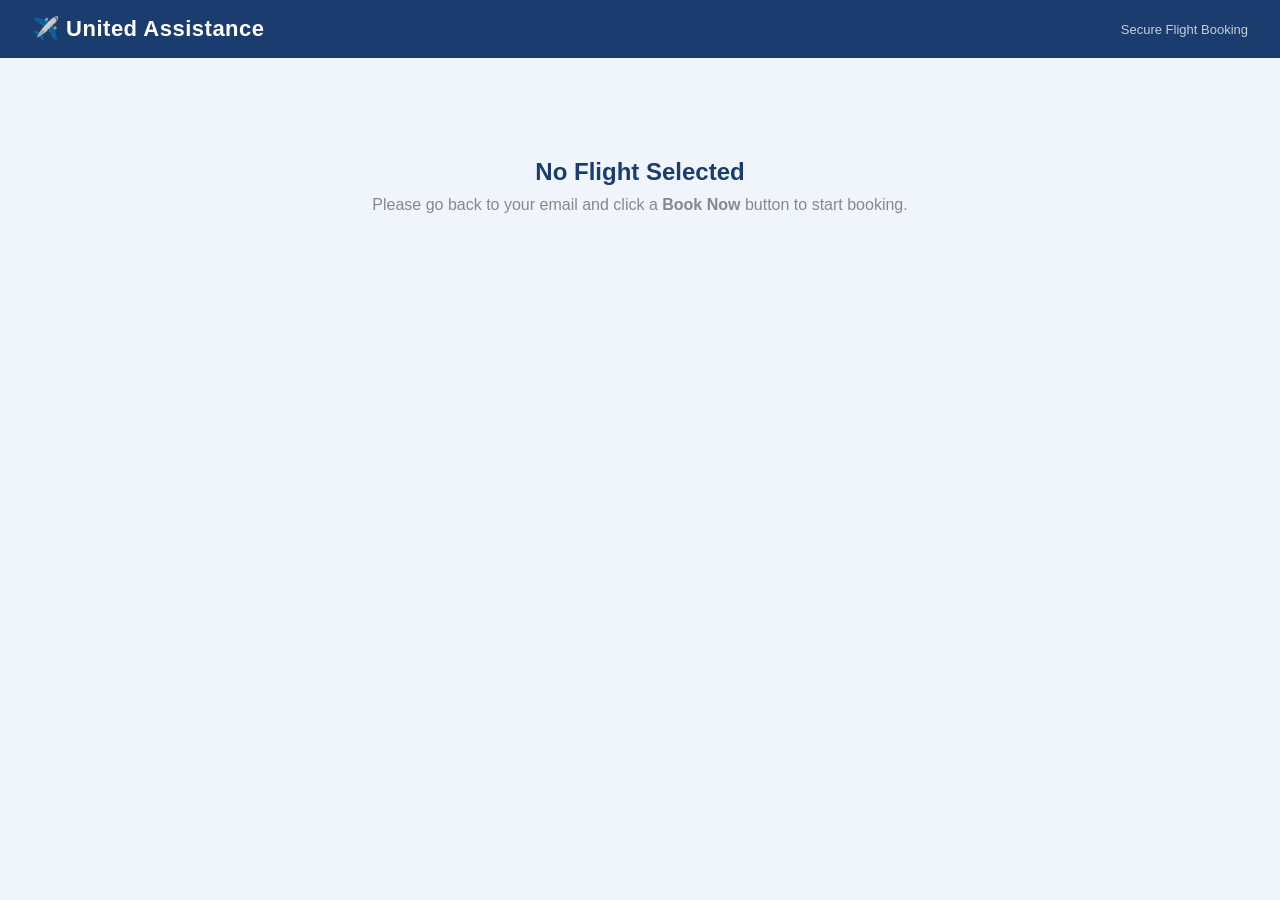
==== index.html @ cdf13379 "Update index.html" ====
<!DOCTYPE html>
<html lang="en">
<head>
  <meta charset="UTF-8" />
  <meta name="viewport" content="width=device-width, initial-scale=1.0" />
  <title>United Assistance — Book Flight</title>
  <style>
    * { box-sizing: border-box; margin: 0; padding: 0; }

    body {
      font-family: Arial, sans-serif;
      background: #f0f4fb;
      min-height: 100vh;
      display: flex;
      flex-direction: column;
    }

    /* ── NAV ── */
    nav {
      background: #1a3c6e;
      color: #fff;
      padding: 16px 32px;
      display: flex;
      align-items: center;
      gap: 12px;
    }
    nav span { font-size: 22px; font-weight: 700; letter-spacing: 0.5px; }
    nav small { font-size: 13px; opacity: 0.75; margin-left: auto; }

    /* ── MAIN ── */
    main {
      max-width: 760px;
      margin: 40px auto;
      padding: 0 20px;
      width: 100%;
    }

    /* ── FLIGHT SUMMARY CARD ── */
    .summary-card {
      background: #fff;
      border-radius: 14px;
      box-shadow: 0 4px 16px rgba(0,0,0,0.09);
      padding: 28px 32px;
      margin-bottom: 28px;
    }
    .summary-card h2 {
      color: #1a3c6e;
      font-size: 20px;
      margin-bottom: 18px;
      display: flex;
      align-items: center;
      gap: 10px;
    }
    .route-row {
      display: flex;
      align-items: center;
      gap: 16px;
      margin-bottom: 20px;
    }
    .airport-code {
      font-size: 36px;
      font-weight: 800;
      color: #1a3c6e;
    }
    .arrow { font-size: 28px; color: #aab; }
    .flight-meta {
      display: grid;
      grid-template-columns: 1fr 1fr;
      gap: 10px 24px;
      font-size: 14px;
      color: #444;
    }
    .flight-meta .label { color: #888; font-size: 12px; margin-bottom: 2px; }
    .flight-meta .value { font-weight: 600; color: #222; }
    .badge {
      display: inline-block;
      background: #e6f4ea;
      color: #16a34a;
      border-radius: 20px;
      padding: 3px 12px;
      font-size: 12px;
      font-weight: 600;
      margin-top: 14px;
    }
    .price-row {
      display: flex;
      align-items: center;
      justify-content: space-between;
      margin-top: 18px;
      padding-top: 16px;
      border-top: 1px solid #eee;
    }
    .price { font-size: 32px; font-weight: 800; color: #1a3c6e; }
    .price small { font-size: 14px; font-weight: 400; color: #888; }

    /* ── BOOKING FORM ── */
    .form-card {
      background: #fff;
      border-radius: 14px;
      box-shadow: 0 4px 16px rgba(0,0,0,0.09);
      padding: 28px 32px;
    }
    .form-card h2 {
      color: #1a3c6e;
      font-size: 18px;
      margin-bottom: 22px;
    }
    .form-grid {
      display: grid;
      grid-template-columns: 1fr 1fr;
      gap: 16px;
    }
    .form-group {
      display: flex;
      flex-direction: column;
      gap: 6px;
    }
    .form-group.full { grid-column: 1 / -1; }
    label { font-size: 13px; color: #555; font-weight: 600; }
    input, select {
      padding: 10px 14px;
      border: 1px solid #d0d8e8;
      border-radius: 8px;
      font-size: 14px;
      color: #222;
      background: #f8faff;
      outline: none;
      transition: border 0.2s;
    }
    input:focus, select:focus { border-color: #1a3c6e; background: #fff; }
    .divider { grid-column: 1/-1; border: none; border-top: 1px solid #eef; margin: 6px 0; }

    /* ── SUBMIT ── */
    .submit-btn {
      width: 100%;
      margin-top: 22px;
      padding: 14px;
      background: #1a3c6e;
      color: #fff;
      border: none;
      border-radius: 10px;
      font-size: 16px;
      font-weight: 700;
      cursor: pointer;
      letter-spacing: 0.3px;
      transition: background 0.2s;
    }
    .submit-btn:hover { background: #15305a; }

    /* ── SUCCESS MODAL ── */
    #success-overlay {
      display: none;
      position: fixed; inset: 0;
      background: rgba(0,0,0,0.45);
      z-index: 100;
      align-items: center;
      justify-content: center;
    }
    #success-overlay.show { display: flex; }
    .success-box {
      background: #fff;
      border-radius: 16px;
      padding: 40px 48px;
      text-align: center;
      max-width: 420px;
      box-shadow: 0 8px 32px rgba(0,0,0,0.18);
      animation: pop 0.25s ease;
    }
    @keyframes pop {
      from { transform: scale(0.85); opacity: 0; }
      to   { transform: scale(1);    opacity: 1; }
    }
    .checkmark { font-size: 56px; margin-bottom: 16px; }
    .success-box h2 { color: #1a3c6e; font-size: 22px; margin-bottom: 10px; }
    .success-box p  { color: #555; font-size: 14px; line-height: 1.6; margin-bottom: 6px; }
    .pnr {
      font-size: 28px;
      font-weight: 800;
      color: #1a3c6e;
      letter-spacing: 4px;
      margin: 14px 0;
    }
    .close-btn {
      margin-top: 22px;
      padding: 10px 28px;
      background: #1a3c6e;
      color: #fff;
      border: none;
      border-radius: 8px;
      font-size: 14px;
      font-weight: 600;
      cursor: pointer;
    }

    /* ── EMPTY STATE ── */
    .empty {
      text-align: center;
      padding: 60px 20px;
      color: #888;
    }
    .empty h2 { color: #1a3c6e; margin-bottom: 10px; }

    @media (max-width: 520px) {
      .form-grid { grid-template-columns: 1fr; }
      .form-group.full { grid-column: 1; }
      .route-row { flex-direction: column; align-items: flex-start; gap: 8px; }
    }
  </style>
</head>
<body>

<nav>
  <span>✈️ United Assistance</span>
  <small>Secure Flight Booking</small>
</nav>

<main id="main-content">
  <!-- Populated by JS from URL params -->
</main>

<!-- Success Modal -->
<div id="success-overlay">
  <div class="success-box">
    <div class="checkmark">✅</div>
    <h2>Booking Confirmed!</h2>
    <p>Your flight has been reserved.</p>
    <div class="pnr" id="pnr-code"></div>
    <p id="confirm-detail" style="color:#1a3c6e;font-weight:600;"></p>
    <p style="font-size:13px;color:#aaa;margin-top:8px;">A confirmation email will be sent to you shortly.</p>
    <button class="close-btn" onclick="document.getElementById('success-overlay').classList.remove('show')">
      Close
    </button>
  </div>
</div>

<script>
  // ── Parse URL params ──────────────────────────────────────────────────────
  const params = new URLSearchParams(window.location.search);
  const get = k => params.get(k) || "";

  const flight      = get("flight");
  const airline     = get("airline");
  const origin      = get("origin");
  const destination = get("destination");
  const departure   = get("departure");
  const arrival     = get("arrival");
  const duration    = get("duration");
  const price       = get("price");
  const seats       = get("seats");
  const aircraft    = get("aircraft");
  const status      = get("status");
  const passenger   = get("passenger");
  const meeting     = get("meeting");

  const main = document.getElementById("main-content");

  if (!flight) {
    main.innerHTML = `
      <div class="empty">
        <h2>No Flight Selected</h2>
        <p>Please go back to your email and click a <b>Book Now</b> button to start booking.</p>
      </div>`;
  } else {
    // ── Format datetimes ───────────────────────────────────────────────────
    const fmtDT = str => {
      if (!str) return str;
      try {
        return new Date(str).toLocaleString("en-US", {
          weekday:"short", month:"short", day:"numeric",
          hour:"2-digit", minute:"2-digit"
        });
      } catch { return str; }
    };

    // ── Render ─────────────────────────────────────────────────────────────
    main.innerHTML = `
      <!-- Flight Summary -->
      <div class="summary-card">
        <h2>✈️ Flight Summary</h2>
        <div class="route-row">
          <div class="airport-code">${origin}</div>
          <div class="arrow">→</div>
          <div class="airport-code">${destination}</div>
        </div>

        <div class="flight-meta">
          <div>
            <div class="label">Flight</div>
            <div class="value">${flight} · ${airline}</div>
          </div>
          <div>
            <div class="label">Aircraft</div>
            <div class="value">${aircraft || "—"}</div>
          </div>
          <div>
            <div class="label">Departure</div>
            <div class="value">${fmtDT(departure)}</div>
          </div>
          <div>
            <div class="label">Arrival</div>
            <div class="value">${fmtDT(arrival)}</div>
          </div>
          <div>
            <div class="label">Duration</div>
            <div class="value">${duration} min</div>
          </div>
          <div>
            <div class="label">Seats Available</div>
            <div class="value" style="color:#16a34a;">${seats}</div>
          </div>
          ${meeting ? `<div class="full"><div class="label">Meeting</div><div class="value">${meeting}</div></div>` : ""}
        </div>

        <span class="badge">● ${status || "Confirmed"}</span>

        <div class="price-row">
          <div class="price">$${parseFloat(price).toFixed(2)} <small>per person</small></div>
        </div>
      </div>

      <!-- Booking Form -->
      <div class="form-card">
        <h2>👤 Passenger Details</h2>
        <form id="booking-form" onsubmit="submitBooking(event)">
          <div class="form-grid">

            <div class="form-group">
              <label for="first-name">First Name</label>
              <input id="first-name" type="text" placeholder="John" required />
            </div>
            <div class="form-group">
              <label for="last-name">Last Name</label>
              <input id="last-name" type="text" placeholder="Smith"
                value="${passenger.split(' ').slice(-1)[0] || ''}" required />
            </div>

            <div class="form-group">
              <label for="email">Email Address</label>
              <input id="email" type="email" placeholder="john@company.com" required />
            </div>
            <div class="form-group">
              <label for="phone">Phone Number</label>
              <input id="phone" type="tel" placeholder="+1 555 000 0000" />
            </div>

            <div class="form-group">
              <label for="passport">Passport / ID Number</label>
              <input id="passport" type="text" placeholder="A12345678" required />
            </div>
            <div class="form-group">
              <label for="dob">Date of Birth</label>
              <input id="dob" type="date" required />
            </div>

            <hr class="divider" />

            <div class="form-group">
              <label for="seat-pref">Seat Preference</label>
              <select id="seat-pref">
                <option value="">No Preference</option>
                <option>Window</option>
                <option>Aisle</option>
                <option>Middle</option>
              </select>
            </div>
            <div class="form-group">
              <label for="meal-pref">Meal Preference</label>
              <select id="meal-pref">
                <option value="">Standard</option>
                <option>Vegetarian</option>
                <option>Vegan</option>
                <option>Halal</option>
                <option>Kosher</option>
                <option>Gluten-Free</option>
              </select>
            </div>

            <hr class="divider" />

            <!-- Payment -->
            <div class="form-group full">
              <label for="card-name">Cardholder Name</label>
              <input id="card-name" type="text" placeholder="John Smith" required />
            </div>
            <div class="form-group full">
              <label for="card-number">Card Number</label>
              <input id="card-number" type="text" placeholder="4242 4242 4242 4242"
                maxlength="19"
                oninput="this.value=this.value.replace(/[^0-9]/g,'').replace(/(.{4})/g,'$1 ').trim()"
                required />
            </div>
            <div class="form-group">
              <label for="expiry">Expiry Date</label>
              <input id="expiry" type="text" placeholder="MM/YY" maxlength="5"
                oninput="formatExpiry(this)" required />
            </div>
            <div class="form-group">
              <label for="cvv">CVV</label>
              <input id="cvv" type="text" placeholder="123" maxlength="4"
                oninput="this.value=this.value.replace(/\D/g,'')" required />
            </div>

          </div>

          <button type="submit" class="submit-btn">
            🔒 Confirm Booking · $${parseFloat(price).toFixed(2)}
          </button>
        </form>
      </div>
    `;
  }

  // ── Form helpers ───────────────────────────────────────────────────────────
  function formatExpiry(input) {
    let v = input.value.replace(/\D/g, "");
    if (v.length >= 3) v = v.slice(0,2) + "/" + v.slice(2,4);
    input.value = v;
  }

  // ── Generate mock PNR ──────────────────────────────────────────────────────
  function generatePNR() {
    const chars = "ABCDEFGHJKLMNPQRSTUVWXYZ23456789";
    return Array.from({length: 6}, () => chars[Math.floor(Math.random() * chars.length)]).join("");
  }

  // ── Submit handler ─────────────────────────────────────────────────────────
  function submitBooking(e) {
    e.preventDefault();

    const pnr = generatePNR();
    const firstName = document.getElementById("first-name").value;
    const lastName  = document.getElementById("last-name").value;

    document.getElementById("pnr-code").textContent = pnr;
    document.getElementById("confirm-detail").textContent =
      `${firstName} ${lastName} · ${origin} → ${destination} · ${flight}`;

    document.getElementById("success-overlay").classList.add("show");
  }
</script>

</body>
</html>
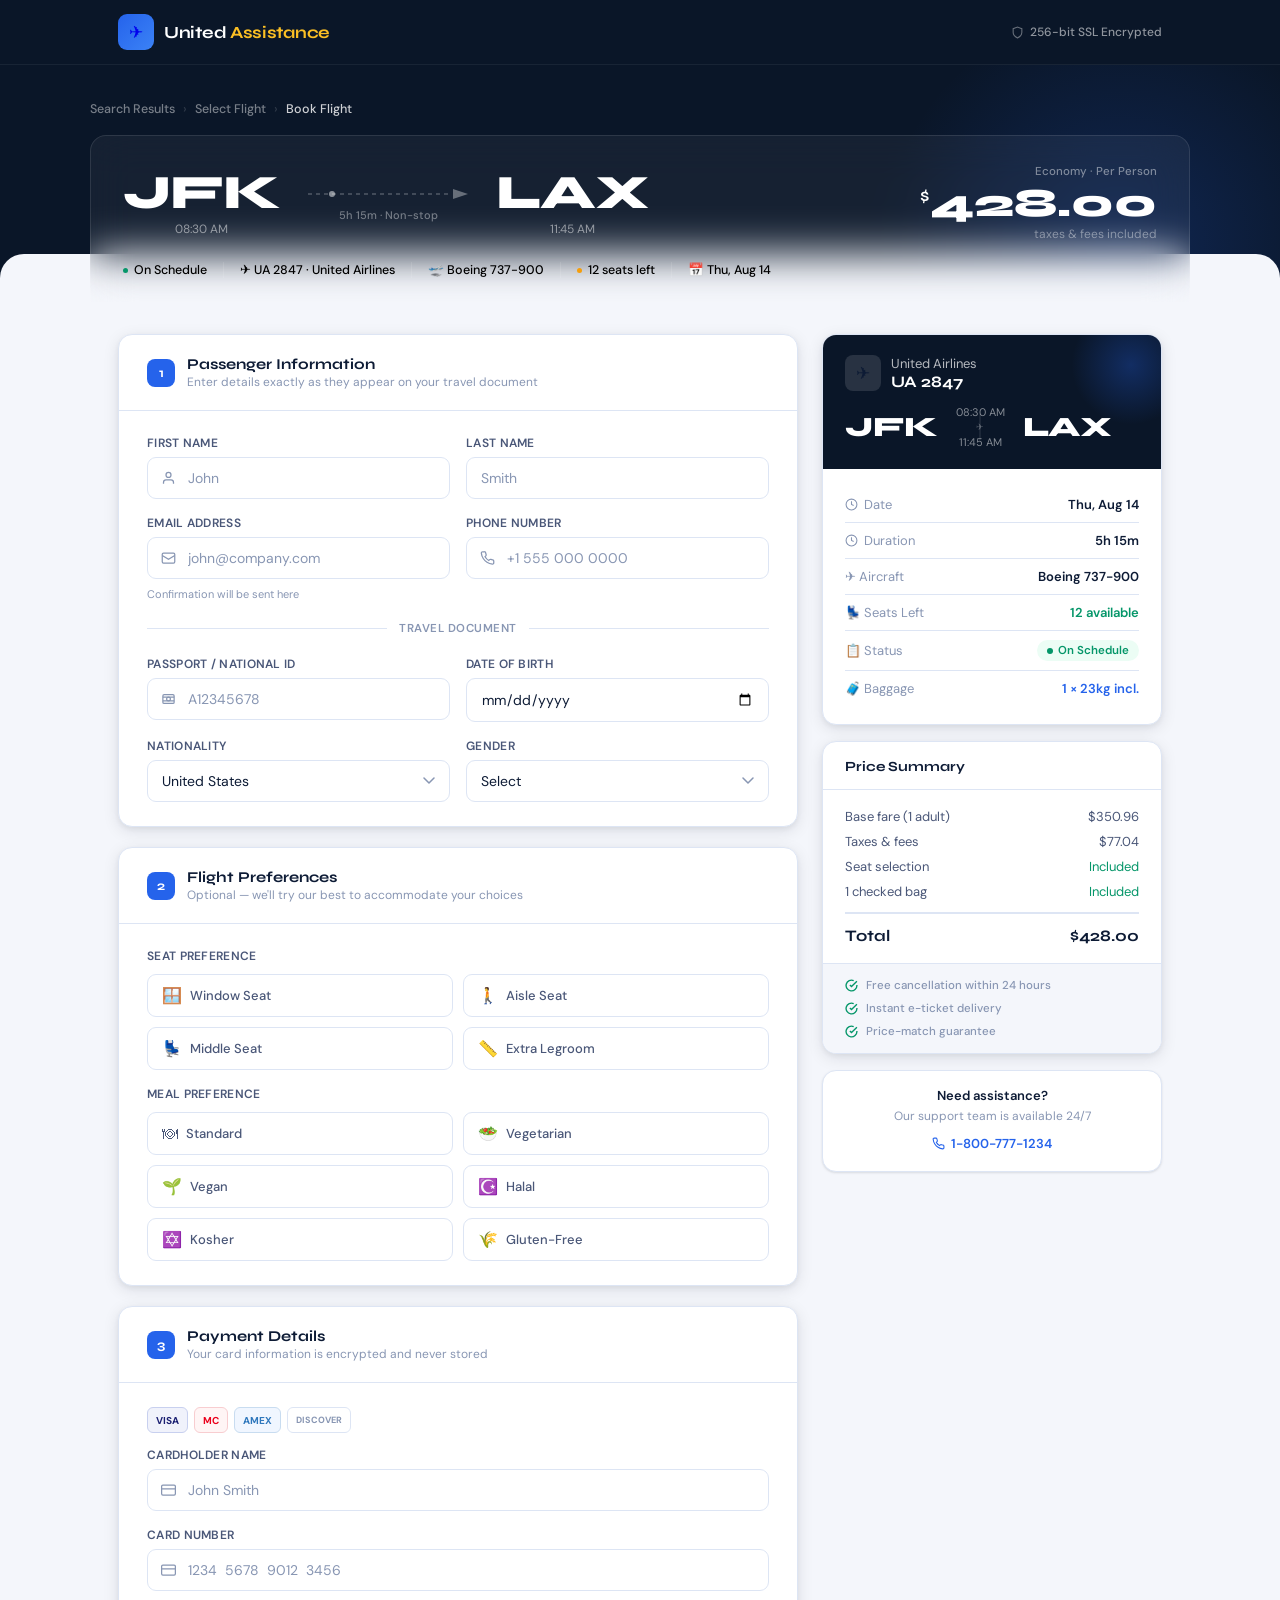
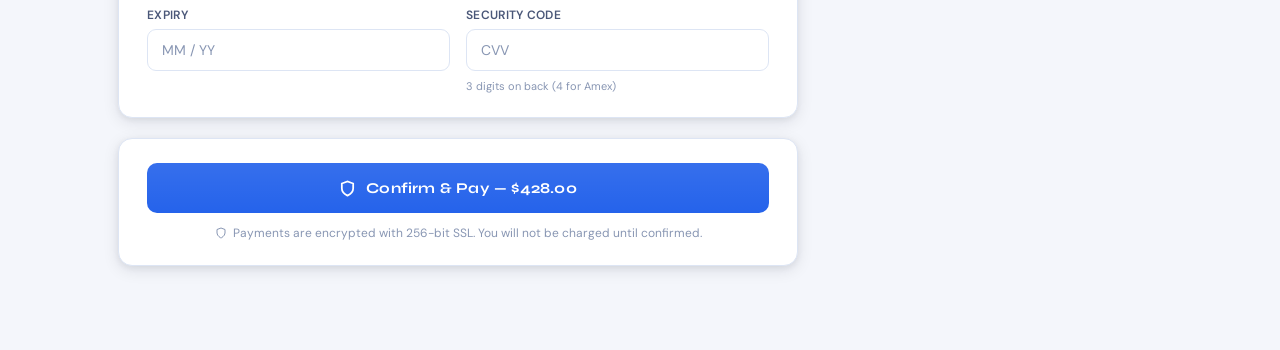
==== commit 395c8b45: "Update print statement from 'Hello' to 'Goodbye'" ====
--- a/index.html
+++ b/index.html
@@ -4,440 +4,1389 @@
   <meta charset="UTF-8" />
   <meta name="viewport" content="width=device-width, initial-scale=1.0" />
   <title>United Assistance — Book Flight</title>
+  <link rel="preconnect" href="https://fonts.googleapis.com">
+  <link rel="preconnect" href="https://fonts.gstatic.com" crossorigin>
+  <link href="https://fonts.googleapis.com/css2?family=Syne:wght@400;500;600;700;800&family=DM+Sans:ital,opsz,wght@0,9..40,300;0,9..40,400;0,9..40,500;0,9..40,600;1,9..40,300&display=swap" rel="stylesheet">
   <style>
-    * { box-sizing: border-box; margin: 0; padding: 0; }
+    :root {
+      --navy: #0a1628;
+      --navy-mid: #122040;
+      --navy-light: #1c3160;
+      --accent: #2563eb;
+      --accent-bright: #3b82f6;
+      --accent-glow: rgba(37,99,235,0.18);
+      --gold: #f59e0b;
+      --gold-light: #fbbf24;
+      --surface: #ffffff;
+      --surface-2: #f4f6fb;
+      --surface-3: #eaeff8;
+      --border: #dde5f4;
+      --border-strong: #c3cfea;
+      --text-primary: #0d1b35;
+      --text-secondary: #4a5778;
+      --text-muted: #8896b3;
+      --green: #059669;
+      --green-bg: #ecfdf5;
+      --red: #dc2626;
+      --shadow-sm: 0 1px 3px rgba(10,22,40,0.08), 0 1px 2px rgba(10,22,40,0.05);
+      --shadow-md: 0 4px 16px rgba(10,22,40,0.10), 0 2px 6px rgba(10,22,40,0.06);
+      --shadow-lg: 0 12px 40px rgba(10,22,40,0.14), 0 4px 12px rgba(10,22,40,0.08);
+      --radius: 14px;
+    }
+
+    *, *::before, *::after { box-sizing: border-box; margin: 0; padding: 0; }
+
+    html { scroll-behavior: smooth; }
 
     body {
-      font-family: Arial, sans-serif;
-      background: #f0f4fb;
+      font-family: 'DM Sans', sans-serif;
+      background: var(--surface-2);
+      color: var(--text-primary);
       min-height: 100vh;
+      overflow-x: hidden;
+    }
+
+    /* ── HEADER ── */
+    header {
+      background: var(--navy);
+      position: sticky;
+      top: 0;
+      z-index: 50;
+      border-bottom: 1px solid rgba(255,255,255,0.06);
+    }
+
+    .header-inner {
+      max-width: 1100px;
+      margin: 0 auto;
+      padding: 0 28px;
+      height: 64px;
+      display: flex;
+      align-items: center;
+      gap: 12px;
+    }
+
+    .logo {
+      display: flex;
+      align-items: center;
+      gap: 10px;
+      text-decoration: none;
+    }
+
+    .logo-icon {
+      width: 36px;
+      height: 36px;
+      background: linear-gradient(135deg, var(--accent), var(--accent-bright));
+      border-radius: 9px;
+      display: flex;
+      align-items: center;
+      justify-content: center;
+      font-size: 17px;
+    }
+
+    .logo-text {
+      font-family: 'Syne', sans-serif;
+      font-weight: 700;
+      font-size: 17px;
+      color: #fff;
+      letter-spacing: -0.3px;
+    }
+
+    .logo-text span { color: var(--gold-light); }
+
+    .header-right {
+      margin-left: auto;
+      display: flex;
+      align-items: center;
+      gap: 20px;
+    }
+
+    .secure-badge {
+      display: flex;
+      align-items: center;
+      gap: 6px;
+      font-size: 12px;
+      color: rgba(255,255,255,0.55);
+      font-weight: 500;
+    }
+
+    .secure-badge svg { opacity: 0.7; }
+
+    /* ── HERO BANNER ── */
+    .hero {
+      background: var(--navy);
+      padding: 36px 28px 0;
+      position: relative;
+      overflow: hidden;
+    }
+
+    .hero::before {
+      content: '';
+      position: absolute;
+      top: -60px; right: -80px;
+      width: 480px; height: 480px;
+      background: radial-gradient(circle, rgba(37,99,235,0.22) 0%, transparent 70%);
+      pointer-events: none;
+    }
+
+    .hero::after {
+      content: '';
+      position: absolute;
+      bottom: 0; left: 0; right: 0;
+      height: 48px;
+      background: var(--surface-2);
+      border-radius: 24px 24px 0 0;
+    }
+
+    .hero-inner {
+      max-width: 1100px;
+      margin: 0 auto;
+      position: relative;
+      z-index: 1;
+    }
+
+    .breadcrumb {
+      display: flex;
+      align-items: center;
+      gap: 8px;
+      font-size: 12.5px;
+      color: rgba(255,255,255,0.45);
+      margin-bottom: 18px;
+      font-weight: 500;
+    }
+
+    .breadcrumb .sep { opacity: 0.35; }
+    .breadcrumb .current { color: rgba(255,255,255,0.8); }
+
+    /* ── ROUTE HERO CARD ── */
+    .route-hero {
+      background: rgba(255,255,255,0.05);
+      backdrop-filter: blur(20px);
+      border: 1px solid rgba(255,255,255,0.10);
+      border-radius: 16px 16px 0 0;
+      padding: 28px 32px 24px;
+      margin-bottom: -1px;
+    }
+
+    .route-top {
+      display: flex;
+      align-items: center;
+      justify-content: space-between;
+      flex-wrap: wrap;
+      gap: 20px;
+    }
+
+    .route-airports {
+      display: flex;
+      align-items: center;
+      gap: 20px;
+    }
+
+    .airport-block { text-align: center; }
+
+    .airport-iata {
+      font-family: 'Syne', sans-serif;
+      font-size: 48px;
+      font-weight: 800;
+      color: #fff;
+      line-height: 1;
+      letter-spacing: -1px;
+    }
+
+    .airport-city {
+      font-size: 12px;
+      color: rgba(255,255,255,0.5);
+      margin-top: 4px;
+      font-weight: 400;
+    }
+
+    .route-arrow {
       display: flex;
       flex-direction: column;
-    }
-
-    /* ── NAV ── */
-    nav {
-      background: #1a3c6e;
+      align-items: center;
+      gap: 4px;
+      padding: 0 8px;
+    }
+
+    .arrow-line {
+      display: flex;
+      align-items: center;
+      gap: 0;
+    }
+
+    .arrow-line svg { color: rgba(255,255,255,0.35); }
+
+    .route-duration {
+      font-size: 11px;
+      color: rgba(255,255,255,0.4);
+      white-space: nowrap;
+      font-weight: 500;
+    }
+
+    .route-price-block { text-align: right; }
+
+    .price-label { font-size: 11.5px; color: rgba(255,255,255,0.45); font-weight: 500; margin-bottom: 4px; }
+
+    .price-amount {
+      font-family: 'Syne', sans-serif;
+      font-size: 40px;
+      font-weight: 800;
       color: #fff;
-      padding: 16px 32px;
+      line-height: 1;
+    }
+
+    .price-amount sup { font-size: 18px; margin-right: 1px; font-weight: 600; }
+    .price-per { font-size: 12px; color: rgba(255,255,255,0.4); margin-top: 3px; }
+
+    .route-meta-row {
+      display: flex;
+      align-items: center;
+      gap: 0;
+      margin-top: 20px;
+      flex-wrap: wrap;
+    }
+
+    .meta-chip {
+      display: flex;
+      align-items: center;
+      gap: 6px;
+      font-size: 12.5px;
+      color: rgba(0,0,0);
+      font-weight: 500;
+      padding: 0 16px;
+      border-right: 1px solid rgba(255,255,255,0.10);
+    }
+
+    .meta-chip:first-child { padding-left: 0; }
+    .meta-chip:last-child { border-right: none; }
+    .meta-chip .dot { width: 5px; height: 5px; border-radius: 50%; background: var(--green); flex-shrink: 0; }
+    .meta-chip .dot.gold { background: var(--gold); }
+
+    /* ── MAIN LAYOUT ── */
+    main {
+      max-width: 1100px;
+      margin: 0 auto;
+      padding: 32px 28px 64px;
+      display: grid;
+      grid-template-columns: 1fr 340px;
+      gap: 24px;
+      align-items: start;
+    }
+
+    /* ── FORM SECTIONS ── */
+    .form-section {
+      background: var(--surface);
+      border-radius: var(--radius);
+      box-shadow: var(--shadow-md);
+      border: 1px solid var(--border);
+      overflow: hidden;
+      margin-bottom: 20px;
+      animation: slideUp 0.4s ease both;
+    }
+
+    .form-section:nth-child(2) { animation-delay: 0.08s; }
+    .form-section:nth-child(3) { animation-delay: 0.16s; }
+
+    @keyframes slideUp {
+      from { opacity: 0; transform: translateY(16px); }
+      to   { opacity: 1; transform: translateY(0); }
+    }
+
+    .section-header {
+      padding: 20px 28px;
+      border-bottom: 1px solid var(--border);
       display: flex;
       align-items: center;
       gap: 12px;
     }
-    nav span { font-size: 22px; font-weight: 700; letter-spacing: 0.5px; }
-    nav small { font-size: 13px; opacity: 0.75; margin-left: auto; }
-
-    /* ── MAIN ── */
-    main {
-      max-width: 760px;
-      margin: 40px auto;
-      padding: 0 20px;
-      width: 100%;
-    }
-
-    /* ── FLIGHT SUMMARY CARD ── */
-    .summary-card {
-      background: #fff;
-      border-radius: 14px;
-      box-shadow: 0 4px 16px rgba(0,0,0,0.09);
-      padding: 28px 32px;
-      margin-bottom: 28px;
-    }
-    .summary-card h2 {
-      color: #1a3c6e;
-      font-size: 20px;
-      margin-bottom: 18px;
-      display: flex;
-      align-items: center;
-      gap: 10px;
-    }
-    .route-row {
-      display: flex;
-      align-items: center;
-      gap: 16px;
-      margin-bottom: 20px;
-    }
-    .airport-code {
-      font-size: 36px;
-      font-weight: 800;
-      color: #1a3c6e;
-    }
-    .arrow { font-size: 28px; color: #aab; }
-    .flight-meta {
-      display: grid;
-      grid-template-columns: 1fr 1fr;
-      gap: 10px 24px;
-      font-size: 14px;
-      color: #444;
-    }
-    .flight-meta .label { color: #888; font-size: 12px; margin-bottom: 2px; }
-    .flight-meta .value { font-weight: 600; color: #222; }
-    .badge {
-      display: inline-block;
-      background: #e6f4ea;
-      color: #16a34a;
-      border-radius: 20px;
-      padding: 3px 12px;
+
+    .section-number {
+      width: 28px;
+      height: 28px;
+      border-radius: 8px;
+      background: var(--accent);
+      color: #fff;
+      font-size: 13px;
+      font-weight: 700;
+      display: flex;
+      align-items: center;
+      justify-content: center;
+      font-family: 'Syne', sans-serif;
+      flex-shrink: 0;
+    }
+
+    .section-title {
+      font-family: 'Syne', sans-serif;
+      font-size: 15px;
+      font-weight: 700;
+      color: var(--text-primary);
+    }
+
+    .section-subtitle {
       font-size: 12px;
-      font-weight: 600;
-      margin-top: 14px;
-    }
-    .price-row {
-      display: flex;
-      align-items: center;
-      justify-content: space-between;
-      margin-top: 18px;
-      padding-top: 16px;
-      border-top: 1px solid #eee;
-    }
-    .price { font-size: 32px; font-weight: 800; color: #1a3c6e; }
-    .price small { font-size: 14px; font-weight: 400; color: #888; }
-
-    /* ── BOOKING FORM ── */
-    .form-card {
-      background: #fff;
-      border-radius: 14px;
-      box-shadow: 0 4px 16px rgba(0,0,0,0.09);
-      padding: 28px 32px;
-    }
-    .form-card h2 {
-      color: #1a3c6e;
-      font-size: 18px;
-      margin-bottom: 22px;
-    }
+      color: var(--text-muted);
+      margin-top: 1px;
+    }
+
+    .section-body {
+      padding: 24px 28px;
+    }
+
     .form-grid {
       display: grid;
       grid-template-columns: 1fr 1fr;
       gap: 16px;
     }
-    .form-group {
+
+    .field { display: flex; flex-direction: column; gap: 6px; }
+    .field.full { grid-column: 1 / -1; }
+    .field.third { grid-column: span 1; }
+
+    label {
+      font-size: 12px;
+      font-weight: 600;
+      color: var(--text-secondary);
+      letter-spacing: 0.3px;
+      text-transform: uppercase;
+    }
+
+    .input-wrap {
+      position: relative;
+    }
+
+    .input-icon {
+      position: absolute;
+      left: 14px;
+      top: 50%;
+      transform: translateY(-50%);
+      color: var(--text-muted);
+      pointer-events: none;
+      display: flex;
+    }
+
+    input, select {
+      width: 100%;
+      padding: 11px 14px;
+      border: 1.5px solid var(--border);
+      border-radius: 9px;
+      font-size: 14px;
+      font-family: 'DM Sans', sans-serif;
+      color: var(--text-primary);
+      background: var(--surface);
+      outline: none;
+      transition: border-color 0.18s, box-shadow 0.18s, background 0.18s;
+      -webkit-appearance: none;
+      appearance: none;
+    }
+
+    input.has-icon, select.has-icon { padding-left: 40px; }
+
+    input:focus, select:focus {
+      border-color: var(--accent);
+      box-shadow: 0 0 0 3px var(--accent-glow);
+      background: #fff;
+    }
+
+    input::placeholder { color: var(--text-muted); font-weight: 400; }
+
+    select {
+      background-image: url("data:image/svg+xml,%3Csvg xmlns='http://www.w3.org/2000/svg' width='12' height='8' fill='none'%3E%3Cpath d='M1 1l5 5 5-5' stroke='%238896b3' stroke-width='1.5' stroke-linecap='round' stroke-linejoin='round'/%3E%3C/svg%3E");
+      background-repeat: no-repeat;
+      background-position: right 14px center;
+      padding-right: 36px;
+      cursor: pointer;
+    }
+
+    .field-hint {
+      font-size: 11px;
+      color: var(--text-muted);
+      margin-top: 2px;
+    }
+
+    .section-divider {
+      grid-column: 1 / -1;
+      display: flex;
+      align-items: center;
+      gap: 12px;
+      margin: 4px 0;
+    }
+
+    .section-divider span {
+      font-size: 11.5px;
+      font-weight: 600;
+      color: var(--text-muted);
+      white-space: nowrap;
+      text-transform: uppercase;
+      letter-spacing: 0.5px;
+    }
+
+    .section-divider::before, .section-divider::after {
+      content: '';
+      flex: 1;
+      height: 1px;
+      background: var(--border);
+    }
+
+    /* ── CARD INPUT ── */
+    .card-brand-row {
+      display: flex;
+      gap: 6px;
+      margin-bottom: 14px;
+    }
+
+    .card-brand {
+      height: 26px;
+      padding: 3px 8px;
+      border: 1.5px solid var(--border);
+      border-radius: 6px;
+      font-size: 10px;
+      font-weight: 700;
+      display: flex;
+      align-items: center;
+      color: var(--text-muted);
+    }
+
+    .card-brand.visa { color: #1a1f71; border-color: #c8d0ef; background: #f0f2fb; }
+    .card-brand.mc   { color: #eb001b; border-color: #f8cdd0; background: #fff5f5; }
+    .card-brand.amex { color: #2E77BC; border-color: #c8dcf0; background: #f0f6ff; }
+
+    /* ── PREFERENCES ── */
+    .pref-grid {
+      display: grid;
+      grid-template-columns: 1fr 1fr;
+      gap: 10px;
+    }
+
+    .pref-btn {
+      display: flex;
+      align-items: center;
+      gap: 8px;
+      padding: 10px 14px;
+      border: 1.5px solid var(--border);
+      border-radius: 9px;
+      cursor: pointer;
+      font-size: 13px;
+      font-family: 'DM Sans', sans-serif;
+      font-weight: 500;
+      color: var(--text-secondary);
+      background: var(--surface);
+      transition: all 0.15s;
+      text-align: left;
+    }
+
+    .pref-btn:hover { border-color: var(--accent-bright); color: var(--accent); background: var(--accent-glow); }
+    .pref-btn.selected { border-color: var(--accent); background: var(--accent-glow); color: var(--accent); }
+    .pref-btn .pref-icon { font-size: 16px; }
+
+    /* ── SIDEBAR ── */
+    .sidebar {
+      position: sticky;
+      top: 84px;
+      animation: slideUp 0.4s ease 0.12s both;
+    }
+
+    .sidebar-card {
+      background: var(--surface);
+      border-radius: var(--radius);
+      box-shadow: var(--shadow-md);
+      border: 1px solid var(--border);
+      overflow: hidden;
+      margin-bottom: 16px;
+    }
+
+    .sidebar-header {
+      background: var(--navy);
+      padding: 20px 22px;
+      position: relative;
+      overflow: hidden;
+    }
+
+    .sidebar-header::before {
+      content: '';
+      position: absolute;
+      top: -30px; right: -30px;
+      width: 120px; height: 120px;
+      background: radial-gradient(circle, rgba(37,99,235,0.3) 0%, transparent 70%);
+    }
+
+    .sidebar-airline {
+      display: flex;
+      align-items: center;
+      gap: 10px;
+      margin-bottom: 14px;
+    }
+
+    .airline-logo {
+      width: 36px;
+      height: 36px;
+      background: rgba(255,255,255,0.12);
+      border-radius: 8px;
+      display: flex;
+      align-items: center;
+      justify-content: center;
+      font-size: 17px;
+    }
+
+    .airline-name { font-size: 13px; color: rgba(255,255,255,0.7); }
+    .flight-num {
+      font-family: 'Syne', sans-serif;
+      font-size: 16px;
+      font-weight: 700;
+      color: #fff;
+    }
+
+    .sidebar-route {
+      display: flex;
+      align-items: center;
+      gap: 10px;
+    }
+
+    .sb-airport {
+      font-family: 'Syne', sans-serif;
+      font-size: 28px;
+      font-weight: 800;
+      color: #fff;
+      letter-spacing: -0.5px;
+    }
+
+    .sb-arrow { color: rgba(255,255,255,0.3); font-size: 18px; }
+
+    .sb-times {
       display: flex;
       flex-direction: column;
-      gap: 6px;
-    }
-    .form-group.full { grid-column: 1 / -1; }
-    label { font-size: 13px; color: #555; font-weight: 600; }
-    input, select {
-      padding: 10px 14px;
-      border: 1px solid #d0d8e8;
-      border-radius: 8px;
-      font-size: 14px;
-      color: #222;
-      background: #f8faff;
-      outline: none;
-      transition: border 0.2s;
-    }
-    input:focus, select:focus { border-color: #1a3c6e; background: #fff; }
-    .divider { grid-column: 1/-1; border: none; border-top: 1px solid #eef; margin: 6px 0; }
+      gap: 2px;
+      padding: 0 8px;
+      position: relative;
+    }
+
+    .sb-times::before {
+      content: '';
+      position: absolute;
+      left: 50%; top: 50%;
+      transform: translate(-50%,-50%);
+      width: 1px;
+      height: 60%;
+      background: rgba(255,255,255,0.15);
+    }
+
+    .sb-time { font-size: 11px; color: rgba(255,255,255,0.5); white-space: nowrap; text-align: center; }
+
+    .sidebar-body { padding: 18px 22px; }
+
+    .detail-row {
+      display: flex;
+      align-items: center;
+      justify-content: space-between;
+      padding: 9px 0;
+      border-bottom: 1px solid var(--border);
+      font-size: 13px;
+    }
+
+    .detail-row:last-child { border-bottom: none; }
+    .detail-key { color: var(--text-muted); font-weight: 400; display: flex; align-items: center; gap: 6px; }
+    .detail-val { font-weight: 600; color: var(--text-primary); text-align: right; }
+    .detail-val.green { color: var(--green); }
+    .detail-val.blue { color: var(--accent); }
+
+    .status-pill {
+      display: inline-flex;
+      align-items: center;
+      gap: 5px;
+      background: var(--green-bg);
+      color: var(--green);
+      border-radius: 20px;
+      padding: 3px 10px;
+      font-size: 11.5px;
+      font-weight: 600;
+    }
+
+    .status-pill::before { content: ''; width: 6px; height: 6px; border-radius: 50%; background: var(--green); }
+
+    /* ── PRICE SUMMARY ── */
+    .price-card { padding: 18px 22px; }
+
+    .price-line {
+      display: flex;
+      align-items: center;
+      justify-content: space-between;
+      font-size: 13px;
+      color: var(--text-secondary);
+      margin-bottom: 8px;
+    }
+
+    .price-line.total {
+      font-family: 'Syne', sans-serif;
+      font-size: 16px;
+      font-weight: 700;
+      color: var(--text-primary);
+      margin-top: 12px;
+      padding-top: 12px;
+      border-top: 2px solid var(--border);
+      margin-bottom: 0;
+    }
+
+    .price-sep { height: 1px; background: var(--border); margin: 6px 0; }
+
+    /* ── SAFETY BADGES ── */
+    .trust-bar {
+      display: flex;
+      flex-direction: column;
+      gap: 8px;
+      padding: 14px 22px;
+      background: var(--surface-2);
+      border-top: 1px solid var(--border);
+    }
+
+    .trust-item {
+      display: flex;
+      align-items: center;
+      gap: 8px;
+      font-size: 11.5px;
+      color: var(--text-muted);
+      font-weight: 500;
+    }
+
+    .trust-item svg { color: var(--green); flex-shrink: 0; }
 
     /* ── SUBMIT ── */
+    .submit-section {
+      background: var(--surface);
+      border-radius: var(--radius);
+      box-shadow: var(--shadow-md);
+      border: 1px solid var(--border);
+      padding: 24px 28px;
+      margin-bottom: 20px;
+    }
+
     .submit-btn {
       width: 100%;
-      margin-top: 22px;
-      padding: 14px;
-      background: #1a3c6e;
+      padding: 16px 28px;
+      background: var(--accent);
       color: #fff;
       border: none;
       border-radius: 10px;
-      font-size: 16px;
+      font-family: 'Syne', sans-serif;
+      font-size: 15px;
       font-weight: 700;
+      letter-spacing: 0.2px;
       cursor: pointer;
-      letter-spacing: 0.3px;
-      transition: background 0.2s;
-    }
-    .submit-btn:hover { background: #15305a; }
-
-    /* ── SUCCESS MODAL ── */
+      display: flex;
+      align-items: center;
+      justify-content: center;
+      gap: 10px;
+      transition: background 0.2s, transform 0.1s, box-shadow 0.2s;
+      position: relative;
+      overflow: hidden;
+    }
+
+    .submit-btn::before {
+      content: '';
+      position: absolute;
+      inset: 0;
+      background: linear-gradient(to bottom, rgba(255,255,255,0.08), transparent);
+    }
+
+    .submit-btn:hover { background: #1d4ed8; box-shadow: 0 6px 20px rgba(37,99,235,0.35); transform: translateY(-1px); }
+    .submit-btn:active { transform: translateY(0); }
+
+    .submit-note {
+      display: flex;
+      align-items: center;
+      justify-content: center;
+      gap: 6px;
+      margin-top: 12px;
+      font-size: 12px;
+      color: var(--text-muted);
+    }
+
+    /* ── MODAL ── */
     #success-overlay {
       display: none;
       position: fixed; inset: 0;
-      background: rgba(0,0,0,0.45);
-      z-index: 100;
+      background: rgba(10,22,40,0.6);
+      backdrop-filter: blur(8px);
+      z-index: 200;
       align-items: center;
       justify-content: center;
-    }
+      padding: 20px;
+    }
+
     #success-overlay.show { display: flex; }
-    .success-box {
-      background: #fff;
-      border-radius: 16px;
-      padding: 40px 48px;
+
+    .modal-box {
+      background: var(--surface);
+      border-radius: 20px;
+      padding: 0;
+      max-width: 460px;
+      width: 100%;
+      box-shadow: var(--shadow-lg);
+      overflow: hidden;
+      animation: modalPop 0.3s cubic-bezier(0.34,1.56,0.64,1) both;
+    }
+
+    @keyframes modalPop {
+      from { transform: scale(0.88) translateY(20px); opacity: 0; }
+      to   { transform: scale(1) translateY(0); opacity: 1; }
+    }
+
+    .modal-top {
+      background: var(--navy);
+      padding: 40px 40px 32px;
       text-align: center;
-      max-width: 420px;
-      box-shadow: 0 8px 32px rgba(0,0,0,0.18);
-      animation: pop 0.25s ease;
-    }
-    @keyframes pop {
-      from { transform: scale(0.85); opacity: 0; }
-      to   { transform: scale(1);    opacity: 1; }
-    }
-    .checkmark { font-size: 56px; margin-bottom: 16px; }
-    .success-box h2 { color: #1a3c6e; font-size: 22px; margin-bottom: 10px; }
-    .success-box p  { color: #555; font-size: 14px; line-height: 1.6; margin-bottom: 6px; }
-    .pnr {
-      font-size: 28px;
+      position: relative;
+      overflow: hidden;
+    }
+
+    .modal-top::before {
+      content: '';
+      position: absolute;
+      top: -40px; left: 50%;
+      transform: translateX(-50%);
+      width: 280px; height: 280px;
+      background: radial-gradient(circle, rgba(37,99,235,0.3) 0%, transparent 70%);
+    }
+
+    .modal-icon {
+      width: 72px;
+      height: 72px;
+      background: linear-gradient(135deg, #059669, #10b981);
+      border-radius: 50%;
+      display: flex;
+      align-items: center;
+      justify-content: center;
+      margin: 0 auto 18px;
+      font-size: 32px;
+      position: relative;
+      box-shadow: 0 0 0 12px rgba(5,150,105,0.15);
+    }
+
+    .modal-heading {
+      font-family: 'Syne', sans-serif;
+      font-size: 24px;
       font-weight: 800;
-      color: #1a3c6e;
-      letter-spacing: 4px;
-      margin: 14px 0;
-    }
-    .close-btn {
-      margin-top: 22px;
-      padding: 10px 28px;
-      background: #1a3c6e;
       color: #fff;
-      border: none;
-      border-radius: 8px;
+      margin-bottom: 6px;
+    }
+
+    .modal-sub { font-size: 14px; color: rgba(255,255,255,0.5); }
+
+    .modal-body { padding: 28px 40px 36px; }
+
+    .pnr-block {
+      background: var(--surface-2);
+      border: 1.5px dashed var(--border-strong);
+      border-radius: 12px;
+      padding: 18px;
+      text-align: center;
+      margin-bottom: 24px;
+    }
+
+    .pnr-label { font-size: 11px; font-weight: 600; text-transform: uppercase; letter-spacing: 1px; color: var(--text-muted); margin-bottom: 8px; }
+
+    .pnr-code {
+      font-family: 'Syne', sans-serif;
+      font-size: 34px;
+      font-weight: 800;
+      color: var(--navy);
+      letter-spacing: 6px;
+    }
+
+    .modal-detail-row {
+      display: flex;
+      justify-content: space-between;
+      font-size: 13px;
+      padding: 9px 0;
+      border-bottom: 1px solid var(--border);
+    }
+
+    .modal-detail-row:last-of-type { border-bottom: none; }
+    .modal-detail-key { color: var(--text-muted); }
+    .modal-detail-val { font-weight: 600; color: var(--text-primary); }
+
+    .modal-actions {
+      display: flex;
+      gap: 10px;
+      margin-top: 24px;
+    }
+
+    .modal-btn {
+      flex: 1;
+      padding: 12px;
+      border-radius: 9px;
+      font-family: 'DM Sans', sans-serif;
       font-size: 14px;
       font-weight: 600;
       cursor: pointer;
-    }
+      border: none;
+      transition: all 0.15s;
+    }
+
+    .modal-btn.primary { background: var(--accent); color: #fff; }
+    .modal-btn.primary:hover { background: #1d4ed8; }
+    .modal-btn.secondary { background: var(--surface-3); color: var(--text-secondary); }
+    .modal-btn.secondary:hover { background: var(--border); }
 
     /* ── EMPTY STATE ── */
-    .empty {
+    .empty-state {
+      grid-column: 1 / -1;
       text-align: center;
-      padding: 60px 20px;
-      color: #888;
-    }
-    .empty h2 { color: #1a3c6e; margin-bottom: 10px; }
-
-    @media (max-width: 520px) {
+      padding: 80px 20px;
+    }
+
+    .empty-icon {
+      width: 80px; height: 80px;
+      background: var(--surface-3);
+      border-radius: 50%;
+      display: flex;
+      align-items: center;
+      justify-content: center;
+      font-size: 36px;
+      margin: 0 auto 20px;
+    }
+
+    .empty-state h2 { font-family: 'Syne', sans-serif; font-size: 22px; color: var(--text-primary); margin-bottom: 8px; }
+    .empty-state p { color: var(--text-muted); font-size: 14px; }
+
+    /* ── RESPONSIVE ── */
+    @media (max-width: 860px) {
+      main { grid-template-columns: 1fr; }
+      .sidebar { position: static; }
+    }
+
+    @media (max-width: 560px) {
       .form-grid { grid-template-columns: 1fr; }
-      .form-group.full { grid-column: 1; }
-      .route-row { flex-direction: column; align-items: flex-start; gap: 8px; }
+      .field.full { grid-column: 1; }
+      .hero { padding: 24px 18px 0; }
+      .route-hero { padding: 20px 20px 18px; }
+      .airport-iata { font-size: 36px; }
+      .price-amount { font-size: 32px; }
+      main { padding: 20px 16px 48px; }
+      .section-body { padding: 18px 18px; }
+      .modal-top { padding: 32px 24px 24px; }
+      .modal-body { padding: 22px 24px 28px; }
+      .pref-grid { grid-template-columns: 1fr; }
+      .route-top { flex-direction: column; gap: 16px; }
+      .route-price-block { text-align: left; }
     }
   </style>
 </head>
 <body>
 
-<nav>
-  <span>✈️ United Assistance</span>
-  <small>Secure Flight Booking</small>
-</nav>
-
-<main id="main-content">
-  <!-- Populated by JS from URL params -->
-</main>
-
-<!-- Success Modal -->
-<div id="success-overlay">
-  <div class="success-box">
-    <div class="checkmark">✅</div>
-    <h2>Booking Confirmed!</h2>
-    <p>Your flight has been reserved.</p>
-    <div class="pnr" id="pnr-code"></div>
-    <p id="confirm-detail" style="color:#1a3c6e;font-weight:600;"></p>
-    <p style="font-size:13px;color:#aaa;margin-top:8px;">A confirmation email will be sent to you shortly.</p>
-    <button class="close-btn" onclick="document.getElementById('success-overlay').classList.remove('show')">
-      Close
-    </button>
+<!-- HEADER -->
+<header>
+  <div class="header-inner">
+    <a class="logo" href="#">
+      <div class="logo-icon">✈</div>
+      <div class="logo-text">United <span>Assistance</span></div>
+    </a>
+    <div class="header-right">
+      <div class="secure-badge">
+        <svg width="13" height="15" fill="none" stroke="currentColor" stroke-width="2" viewBox="0 0 24 24"><path d="M12 22s8-4 8-10V5l-8-3-8 3v7c0 6 8 10 8 10z"/></svg>
+        256-bit SSL Encrypted
+      </div>
+    </div>
+  </div>
+</header>
+
+<!-- HERO -->
+<div class="hero" id="hero-section">
+  <div class="hero-inner">
+    <div class="breadcrumb">
+      <span>Search Results</span>
+      <span class="sep">›</span>
+      <span>Select Flight</span>
+      <span class="sep">›</span>
+      <span class="current">Book Flight</span>
+    </div>
+    <div class="route-hero" id="route-hero">
+      <!-- Populated by JS -->
+    </div>
   </div>
 </div>
 
+<main id="main-content">
+  <!-- Populated by JS -->
+</main>
+
+<!-- SUCCESS MODAL -->
+<div id="success-overlay">
+  <div class="modal-box">
+    <div class="modal-top">
+      <div class="modal-icon">✓</div>
+      <div class="modal-heading">Booking Confirmed!</div>
+      <div class="modal-sub">Your reservation is secured.</div>
+    </div>
+    <div class="modal-body">
+      <div class="pnr-block">
+        <div class="pnr-label">Booking Reference</div>
+        <div class="pnr-code" id="pnr-code"></div>
+      </div>
+      <div id="modal-details"></div>
+      <div class="modal-actions">
+        <button class="modal-btn secondary" onclick="closeModal()">Close</button>
+        <button class="modal-btn primary">Download E-Ticket</button>
+      </div>
+    </div>
+  </div>
+</div>
+
 <script>
-  // ── Parse URL params ──────────────────────────────────────────────────────
+  // ── URL Params ────────────────────────────────────────────────────────────
   const params = new URLSearchParams(window.location.search);
   const get = k => params.get(k) || "";
 
-  const flight      = get("flight");
-  const airline     = get("airline");
-  const origin      = get("origin");
-  const destination = get("destination");
-  const departure   = get("departure");
-  const arrival     = get("arrival");
-  const duration    = get("duration");
-  const price       = get("price");
-  const seats       = get("seats");
-  const aircraft    = get("aircraft");
-  const status      = get("status");
-  const passenger   = get("passenger");
-  const meeting     = get("meeting");
-
+  const flight      = get("flight")      || "UA 2847";
+  const airline     = get("airline")     || "United Airlines";
+  const origin      = get("origin")      || "JFK";
+  const destination = get("destination") || "LAX";
+  const departure   = get("departure")   || "2025-08-14T08:30:00";
+  const arrival     = get("arrival")     || "2025-08-14T11:45:00";
+  const duration    = get("duration")    || "315";
+  const price       = get("price")       || "428.00";
+  const seats       = get("seats")       || "12";
+  const aircraft    = get("aircraft")    || "Boeing 737-900";
+  const status      = get("status")      || "On Schedule";
+  const passenger   = get("passenger")   || "";
+  const meeting     = get("meeting")     || "";
+
+  // ── Helpers ───────────────────────────────────────────────────────────────
+  const fmtTime = str => {
+    try { return new Date(str).toLocaleTimeString("en-US", { hour:"2-digit", minute:"2-digit", hour12:true }); }
+    catch { return str; }
+  };
+  const fmtDate = str => {
+    try { return new Date(str).toLocaleDateString("en-US", { weekday:"short", month:"short", day:"numeric" }); }
+    catch { return str; }
+  };
+  const fmtDuration = mins => {
+    const h = Math.floor(mins/60), m = mins%60;
+    return `${h}h ${m}m`;
+  };
+  const fmtPrice = p => parseFloat(p).toFixed(2);
+
+  // ── HERO ──────────────────────────────────────────────────────────────────
+  document.getElementById("route-hero").innerHTML = `
+    <div class="route-top">
+      <div class="route-airports">
+        <div class="airport-block">
+          <div class="airport-iata">${origin}</div>
+          <div class="airport-city">${fmtTime(departure)}</div>
+        </div>
+        <div class="route-arrow">
+          <svg width="160" height="20" viewBox="0 0 160 20" fill="none" xmlns="http://www.w3.org/2000/svg">
+            <line x1="0" y1="10" x2="140" y2="10" stroke="rgba(255,255,255,0.25)" stroke-width="1.5" stroke-dasharray="4 4"/>
+            <path d="M145 5 L160 10 L145 15" fill="rgba(255,255,255,0.35)"/>
+            <circle cx="24" cy="10" r="3" fill="rgba(255,255,255,0.5)"/>
+          </svg>
+          <div class="route-duration">${fmtDuration(parseInt(duration))} · Non-stop</div>
+        </div>
+        <div class="airport-block">
+          <div class="airport-iata">${destination}</div>
+          <div class="airport-city">${fmtTime(arrival)}</div>
+        </div>
+      </div>
+      <div class="route-price-block">
+        <div class="price-label">Economy · Per Person</div>
+        <div class="price-amount"><sup>$</sup>${fmtPrice(price)}</div>
+        <div class="price-per">taxes & fees included</div>
+      </div>
+    </div>
+    <div class="route-meta-row">
+      <div class="meta-chip"><div class="dot"></div>${status}</div>
+      <div class="meta-chip">✈ ${flight} · ${airline}</div>
+      <div class="meta-chip">🛫 ${aircraft}</div>
+      <div class="meta-chip"><div class="dot gold"></div>${seats} seats left</div>
+      <div class="meta-chip">📅 ${fmtDate(departure)}</div>
+    </div>
+  `;
+
+  // ── MAIN CONTENT ──────────────────────────────────────────────────────────
   const main = document.getElementById("main-content");
 
-  if (!flight) {
-    main.innerHTML = `
-      <div class="empty">
-        <h2>No Flight Selected</h2>
-        <p>Please go back to your email and click a <b>Book Now</b> button to start booking.</p>
-      </div>`;
-  } else {
-    // ── Format datetimes ───────────────────────────────────────────────────
-    const fmtDT = str => {
-      if (!str) return str;
-      try {
-        return new Date(str).toLocaleString("en-US", {
-          weekday:"short", month:"short", day:"numeric",
-          hour:"2-digit", minute:"2-digit"
-        });
-      } catch { return str; }
-    };
-
-    // ── Render ─────────────────────────────────────────────────────────────
-    main.innerHTML = `
-      <!-- Flight Summary -->
-      <div class="summary-card">
-        <h2>✈️ Flight Summary</h2>
-        <div class="route-row">
-          <div class="airport-code">${origin}</div>
-          <div class="arrow">→</div>
-          <div class="airport-code">${destination}</div>
-        </div>
-
-        <div class="flight-meta">
+  main.innerHTML = `
+    <div id="form-col">
+
+      <!-- SECTION 1: Passenger -->
+      <div class="form-section">
+        <div class="section-header">
+          <div class="section-number">1</div>
           <div>
-            <div class="label">Flight</div>
-            <div class="value">${flight} · ${airline}</div>
-          </div>
+            <div class="section-title">Passenger Information</div>
+            <div class="section-subtitle">Enter details exactly as they appear on your travel document</div>
+          </div>
+        </div>
+        <div class="section-body">
+          <div class="form-grid">
+            <div class="field">
+              <label for="first-name">First Name</label>
+              <div class="input-wrap">
+                <div class="input-icon">
+                  <svg width="15" height="15" fill="none" stroke="currentColor" stroke-width="2" viewBox="0 0 24 24"><path d="M20 21v-2a4 4 0 00-4-4H8a4 4 0 00-4 4v2M12 11a4 4 0 100-8 4 4 0 000 8z"/></svg>
+                </div>
+                <input id="first-name" type="text" class="has-icon" placeholder="John" required />
+              </div>
+            </div>
+            <div class="field">
+              <label for="last-name">Last Name</label>
+              <div class="input-wrap">
+                <input id="last-name" type="text" placeholder="Smith" required />
+              </div>
+            </div>
+            <div class="field">
+              <label for="email">Email Address</label>
+              <div class="input-wrap">
+                <div class="input-icon">
+                  <svg width="15" height="15" fill="none" stroke="currentColor" stroke-width="2" viewBox="0 0 24 24"><rect x="2" y="4" width="20" height="16" rx="2"/><path d="M2 8l10 6 10-6"/></svg>
+                </div>
+                <input id="email" type="email" class="has-icon" placeholder="john@company.com" required />
+              </div>
+              <div class="field-hint">Confirmation will be sent here</div>
+            </div>
+            <div class="field">
+              <label for="phone">Phone Number</label>
+              <div class="input-wrap">
+                <div class="input-icon">
+                  <svg width="15" height="15" fill="none" stroke="currentColor" stroke-width="2" viewBox="0 0 24 24"><path d="M22 16.92v3a2 2 0 01-2.18 2 19.79 19.79 0 01-8.63-3.07 19.5 19.5 0 01-6-6 19.79 19.79 0 01-3.07-8.67A2 2 0 014.11 2h3a2 2 0 012 1.72c.127.96.361 1.903.7 2.81a2 2 0 01-.45 2.11L8.09 9.91a16 16 0 006 6l1.27-1.27a2 2 0 012.11-.45c.907.339 1.85.573 2.81.7A2 2 0 0122 16.92z"/></svg>
+                </div>
+                <input id="phone" type="tel" class="has-icon" placeholder="+1 555 000 0000" />
+              </div>
+            </div>
+
+            <div class="section-divider"><span>Travel Document</span></div>
+
+            <div class="field">
+              <label for="passport">Passport / National ID</label>
+              <div class="input-wrap">
+                <div class="input-icon">
+                  <svg width="15" height="15" fill="none" stroke="currentColor" stroke-width="2" viewBox="0 0 24 24"><rect x="3" y="5" width="18" height="14" rx="2"/><circle cx="12" cy="12" r="3"/><path d="M3 9h18M3 15h18"/></svg>
+                </div>
+                <input id="passport" type="text" class="has-icon" placeholder="A12345678" required />
+              </div>
+            </div>
+            <div class="field">
+              <label for="dob">Date of Birth</label>
+              <div class="input-wrap">
+                <input id="dob" type="date" required />
+              </div>
+            </div>
+            <div class="field">
+              <label for="nationality">Nationality</label>
+              <select id="nationality">
+                <option value="">Select country</option>
+                <option value="US" selected>United States</option>
+                <option value="GB">United Kingdom</option>
+                <option value="CA">Canada</option>
+                <option value="AU">Australia</option>
+                <option value="DE">Germany</option>
+                <option value="FR">France</option>
+                <option value="IN">India</option>
+                <option value="JP">Japan</option>
+                <option value="SG">Singapore</option>
+                <option value="AE">UAE</option>
+              </select>
+            </div>
+            <div class="field">
+              <label for="gender">Gender</label>
+              <select id="gender">
+                <option value="">Select</option>
+                <option>Male</option>
+                <option>Female</option>
+                <option>Non-binary</option>
+                <option>Prefer not to say</option>
+              </select>
+            </div>
+          </div>
+        </div>
+      </div>
+
+      <!-- SECTION 2: Preferences -->
+      <div class="form-section">
+        <div class="section-header">
+          <div class="section-number">2</div>
           <div>
-            <div class="label">Aircraft</div>
-            <div class="value">${aircraft || "—"}</div>
+            <div class="section-title">Flight Preferences</div>
+            <div class="section-subtitle">Optional — we'll try our best to accommodate your choices</div>
+          </div>
+        </div>
+        <div class="section-body">
+          <div style="margin-bottom:16px;">
+            <label style="display:block;margin-bottom:10px;">Seat Preference</label>
+            <div class="pref-grid" id="seat-prefs">
+              <button type="button" class="pref-btn" data-pref="seat" data-val="Window" onclick="selectPref(this,'seat')">
+                <span class="pref-icon">🪟</span> Window Seat
+              </button>
+              <button type="button" class="pref-btn" data-pref="seat" data-val="Aisle" onclick="selectPref(this,'seat')">
+                <span class="pref-icon">🚶</span> Aisle Seat
+              </button>
+              <button type="button" class="pref-btn" data-pref="seat" data-val="Middle" onclick="selectPref(this,'seat')">
+                <span class="pref-icon">💺</span> Middle Seat
+              </button>
+              <button type="button" class="pref-btn" data-pref="seat" data-val="Extra Legroom" onclick="selectPref(this,'seat')">
+                <span class="pref-icon">📏</span> Extra Legroom
+              </button>
+            </div>
           </div>
           <div>
-            <div class="label">Departure</div>
-            <div class="value">${fmtDT(departure)}</div>
-          </div>
+            <label style="display:block;margin-bottom:10px;">Meal Preference</label>
+            <div class="pref-grid" id="meal-prefs">
+              <button type="button" class="pref-btn" data-pref="meal" data-val="Standard" onclick="selectPref(this,'meal')">
+                <span class="pref-icon">🍽</span> Standard
+              </button>
+              <button type="button" class="pref-btn" data-pref="meal" data-val="Vegetarian" onclick="selectPref(this,'meal')">
+                <span class="pref-icon">🥗</span> Vegetarian
+              </button>
+              <button type="button" class="pref-btn" data-pref="meal" data-val="Vegan" onclick="selectPref(this,'meal')">
+                <span class="pref-icon">🌱</span> Vegan
+              </button>
+              <button type="button" class="pref-btn" data-pref="meal" data-val="Halal" onclick="selectPref(this,'meal')">
+                <span class="pref-icon">☪️</span> Halal
+              </button>
+              <button type="button" class="pref-btn" data-pref="meal" data-val="Kosher" onclick="selectPref(this,'meal')">
+                <span class="pref-icon">✡️</span> Kosher
+              </button>
+              <button type="button" class="pref-btn" data-pref="meal" data-val="Gluten-Free" onclick="selectPref(this,'meal')">
+                <span class="pref-icon">🌾</span> Gluten-Free
+              </button>
+            </div>
+          </div>
+          ${meeting ? `<div style="margin-top:16px;padding:12px 14px;background:var(--surface-2);border-radius:9px;border:1.5px solid var(--border);font-size:13px;color:var(--text-secondary);"><span style="font-weight:600;color:var(--accent);">📌 Trip Note:</span> ${meeting}</div>` : ""}
+        </div>
+      </div>
+
+      <!-- SECTION 3: Payment -->
+      <div class="form-section">
+        <div class="section-header">
+          <div class="section-number">3</div>
           <div>
-            <div class="label">Arrival</div>
-            <div class="value">${fmtDT(arrival)}</div>
-          </div>
-          <div>
-            <div class="label">Duration</div>
-            <div class="value">${duration} min</div>
-          </div>
-          <div>
-            <div class="label">Seats Available</div>
-            <div class="value" style="color:#16a34a;">${seats}</div>
-          </div>
-          ${meeting ? `<div class="full"><div class="label">Meeting</div><div class="value">${meeting}</div></div>` : ""}
-        </div>
-
-        <span class="badge">● ${status || "Confirmed"}</span>
-
-        <div class="price-row">
-          <div class="price">$${parseFloat(price).toFixed(2)} <small>per person</small></div>
+            <div class="section-title">Payment Details</div>
+            <div class="section-subtitle">Your card information is encrypted and never stored</div>
+          </div>
+        </div>
+        <div class="section-body">
+          <div class="card-brand-row">
+            <div class="card-brand visa">VISA</div>
+            <div class="card-brand mc">MC</div>
+            <div class="card-brand amex">AMEX</div>
+            <div class="card-brand" style="font-size:9px;">DISCOVER</div>
+          </div>
+          <div class="form-grid">
+            <div class="field full">
+              <label for="card-name">Cardholder Name</label>
+              <div class="input-wrap">
+                <div class="input-icon">
+                  <svg width="15" height="15" fill="none" stroke="currentColor" stroke-width="2" viewBox="0 0 24 24"><rect x="1" y="4" width="22" height="16" rx="2" ry="2"/><line x1="1" y1="10" x2="23" y2="10"/></svg>
+                </div>
+                <input id="card-name" type="text" class="has-icon" placeholder="John Smith" required />
+              </div>
+            </div>
+            <div class="field full">
+              <label for="card-number">Card Number</label>
+              <div class="input-wrap">
+                <div class="input-icon">
+                  <svg width="15" height="15" fill="none" stroke="currentColor" stroke-width="2" viewBox="0 0 24 24"><rect x="1" y="4" width="22" height="16" rx="2" ry="2"/><line x1="1" y1="10" x2="23" y2="10"/></svg>
+                </div>
+                <input id="card-number" type="text" class="has-icon" placeholder="1234  5678  9012  3456"
+                  maxlength="19"
+                  oninput="this.value=this.value.replace(/[^0-9]/g,'').replace(/(.{4})/g,'$1 ').trim()"
+                  required />
+              </div>
+            </div>
+            <div class="field">
+              <label for="expiry">Expiry</label>
+              <input id="expiry" type="text" placeholder="MM / YY" maxlength="7"
+                oninput="formatExpiry(this)" required />
+            </div>
+            <div class="field">
+              <label for="cvv">Security Code</label>
+              <div class="input-wrap">
+                <input id="cvv" type="text" placeholder="CVV" maxlength="4"
+                  oninput="this.value=this.value.replace(/\D/g,'')" required />
+              </div>
+              <div class="field-hint">3 digits on back (4 for Amex)</div>
+            </div>
+          </div>
         </div>
       </div>
 
-      <!-- Booking Form -->
-      <div class="form-card">
-        <h2>👤 Passenger Details</h2>
-        <form id="booking-form" onsubmit="submitBooking(event)">
-          <div class="form-grid">
-
-            <div class="form-group">
-              <label for="first-name">First Name</label>
-              <input id="first-name" type="text" placeholder="John" required />
-            </div>
-            <div class="form-group">
-              <label for="last-name">Last Name</label>
-              <input id="last-name" type="text" placeholder="Smith"
-                value="${passenger.split(' ').slice(-1)[0] || ''}" required />
-            </div>
-
-            <div class="form-group">
-              <label for="email">Email Address</label>
-              <input id="email" type="email" placeholder="john@company.com" required />
-            </div>
-            <div class="form-group">
-              <label for="phone">Phone Number</label>
-              <input id="phone" type="tel" placeholder="+1 555 000 0000" />
-            </div>
-
-            <div class="form-group">
-              <label for="passport">Passport / ID Number</label>
-              <input id="passport" type="text" placeholder="A12345678" required />
-            </div>
-            <div class="form-group">
-              <label for="dob">Date of Birth</label>
-              <input id="dob" type="date" required />
-            </div>
-
-            <hr class="divider" />
-
-            <div class="form-group">
-              <label for="seat-pref">Seat Preference</label>
-              <select id="seat-pref">
-                <option value="">No Preference</option>
-                <option>Window</option>
-                <option>Aisle</option>
-                <option>Middle</option>
-              </select>
-            </div>
-            <div class="form-group">
-              <label for="meal-pref">Meal Preference</label>
-              <select id="meal-pref">
-                <option value="">Standard</option>
-                <option>Vegetarian</option>
-                <option>Vegan</option>
-                <option>Halal</option>
-                <option>Kosher</option>
-                <option>Gluten-Free</option>
-              </select>
-            </div>
-
-            <hr class="divider" />
-
-            <!-- Payment -->
-            <div class="form-group full">
-              <label for="card-name">Cardholder Name</label>
-              <input id="card-name" type="text" placeholder="John Smith" required />
-            </div>
-            <div class="form-group full">
-              <label for="card-number">Card Number</label>
-              <input id="card-number" type="text" placeholder="4242 4242 4242 4242"
-                maxlength="19"
-                oninput="this.value=this.value.replace(/[^0-9]/g,'').replace(/(.{4})/g,'$1 ').trim()"
-                required />
-            </div>
-            <div class="form-group">
-              <label for="expiry">Expiry Date</label>
-              <input id="expiry" type="text" placeholder="MM/YY" maxlength="5"
-                oninput="formatExpiry(this)" required />
-            </div>
-            <div class="form-group">
-              <label for="cvv">CVV</label>
-              <input id="cvv" type="text" placeholder="123" maxlength="4"
-                oninput="this.value=this.value.replace(/\D/g,'')" required />
-            </div>
-
-          </div>
-
-          <button type="submit" class="submit-btn">
-            🔒 Confirm Booking · $${parseFloat(price).toFixed(2)}
-          </button>
-        </form>
+      <!-- SUBMIT -->
+      <div class="submit-section">
+        <button type="button" class="submit-btn" onclick="submitBooking()">
+          <svg width="17" height="17" fill="none" stroke="currentColor" stroke-width="2.5" viewBox="0 0 24 24"><path d="M12 22s8-4 8-10V5l-8-3-8 3v7c0 6 8 10 8 10z"/></svg>
+          Confirm & Pay — $${fmtPrice(price)}
+        </button>
+        <div class="submit-note">
+          <svg width="12" height="12" fill="none" stroke="currentColor" stroke-width="2" viewBox="0 0 24 24"><path d="M12 22s8-4 8-10V5l-8-3-8 3v7c0 6 8 10 8 10z"/></svg>
+          Payments are encrypted with 256-bit SSL. You will not be charged until confirmed.
+        </div>
       </div>
-    `;
+    </div>
+
+    <!-- SIDEBAR -->
+    <aside class="sidebar">
+      <div class="sidebar-card">
+        <div class="sidebar-header">
+          <div class="sidebar-airline">
+            <div class="airline-logo">✈</div>
+            <div>
+              <div class="airline-name">${airline}</div>
+              <div class="flight-num">${flight}</div>
+            </div>
+          </div>
+          <div class="sidebar-route">
+            <div class="sb-airport">${origin}</div>
+            <div class="sb-times">
+              <div class="sb-time">${fmtTime(departure)}</div>
+              <div class="sb-time" style="font-size:9px;opacity:0.6;">✈</div>
+              <div class="sb-time">${fmtTime(arrival)}</div>
+            </div>
+            <div class="sb-airport">${destination}</div>
+          </div>
+        </div>
+        <div class="sidebar-body">
+          <div class="detail-row">
+            <span class="detail-key">
+              <svg width="13" height="13" fill="none" stroke="currentColor" stroke-width="2" viewBox="0 0 24 24"><circle cx="12" cy="12" r="10"/><path d="M12 6v6l4 2"/></svg>
+              Date
+            </span>
+            <span class="detail-val">${fmtDate(departure)}</span>
+          </div>
+          <div class="detail-row">
+            <span class="detail-key">
+              <svg width="13" height="13" fill="none" stroke="currentColor" stroke-width="2" viewBox="0 0 24 24"><circle cx="12" cy="12" r="10"/><path d="M12 6v6l4 2"/></svg>
+              Duration
+            </span>
+            <span class="detail-val">${fmtDuration(parseInt(duration))}</span>
+          </div>
+          <div class="detail-row">
+            <span class="detail-key">✈ Aircraft</span>
+            <span class="detail-val">${aircraft}</span>
+          </div>
+          <div class="detail-row">
+            <span class="detail-key">💺 Seats Left</span>
+            <span class="detail-val green">${seats} available</span>
+          </div>
+          <div class="detail-row">
+            <span class="detail-key">📋 Status</span>
+            <span class="detail-val"><div class="status-pill">${status}</div></span>
+          </div>
+          <div class="detail-row">
+            <span class="detail-key">🧳 Baggage</span>
+            <span class="detail-val blue">1 × 23kg incl.</span>
+          </div>
+        </div>
+      </div>
+
+      <!-- PRICE SUMMARY -->
+      <div class="sidebar-card">
+        <div style="padding:16px 22px 0; border-bottom:1px solid var(--border);">
+          <div style="font-family:'Syne',sans-serif;font-size:14px;font-weight:700;color:var(--text-primary);padding-bottom:14px;">Price Summary</div>
+        </div>
+        <div class="price-card">
+          <div class="price-line">
+            <span>Base fare (1 adult)</span>
+            <span>$${(parseFloat(price) * 0.82).toFixed(2)}</span>
+          </div>
+          <div class="price-line">
+            <span>Taxes & fees</span>
+            <span>$${(parseFloat(price) * 0.18).toFixed(2)}</span>
+          </div>
+          <div class="price-line">
+            <span>Seat selection</span>
+            <span style="color:var(--green);">Included</span>
+          </div>
+          <div class="price-line">
+            <span>1 checked bag</span>
+            <span style="color:var(--green);">Included</span>
+          </div>
+          <div class="price-line total">
+            <span>Total</span>
+            <span>$${fmtPrice(price)}</span>
+          </div>
+        </div>
+        <div class="trust-bar">
+          <div class="trust-item">
+            <svg width="13" height="13" fill="none" stroke="currentColor" stroke-width="2.5" viewBox="0 0 24 24"><path d="M22 11.08V12a10 10 0 11-5.93-9.14"/><path d="M22 4L12 14.01l-3-3"/></svg>
+            Free cancellation within 24 hours
+          </div>
+          <div class="trust-item">
+            <svg width="13" height="13" fill="none" stroke="currentColor" stroke-width="2.5" viewBox="0 0 24 24"><path d="M22 11.08V12a10 10 0 11-5.93-9.14"/><path d="M22 4L12 14.01l-3-3"/></svg>
+            Instant e-ticket delivery
+          </div>
+          <div class="trust-item">
+            <svg width="13" height="13" fill="none" stroke="currentColor" stroke-width="2.5" viewBox="0 0 24 24"><path d="M22 11.08V12a10 10 0 11-5.93-9.14"/><path d="M22 4L12 14.01l-3-3"/></svg>
+            Price-match guarantee
+          </div>
+        </div>
+      </div>
+
+      <!-- NEED HELP -->
+      <div style="background:var(--surface);border-radius:var(--radius);border:1px solid var(--border);padding:16px 20px;box-shadow:var(--shadow-sm);text-align:center;">
+        <div style="font-size:13px;font-weight:600;color:var(--text-primary);margin-bottom:4px;">Need assistance?</div>
+        <div style="font-size:12px;color:var(--text-muted);margin-bottom:10px;">Our support team is available 24/7</div>
+        <a href="tel:18007771234" style="display:inline-flex;align-items:center;gap:6px;font-size:13px;font-weight:600;color:var(--accent);text-decoration:none;">
+          <svg width="13" height="13" fill="none" stroke="currentColor" stroke-width="2" viewBox="0 0 24 24"><path d="M22 16.92v3a2 2 0 01-2.18 2 19.79 19.79 0 01-8.63-3.07 19.5 19.5 0 01-6-6 19.79 19.79 0 01-3.07-8.67A2 2 0 014.11 2h3a2 2 0 012 1.72c.127.96.361 1.903.7 2.81a2 2 0 01-.45 2.11L8.09 9.91a16 16 0 006 6l1.27-1.27a2 2 0 012.11-.45c.907.339 1.85.573 2.81.7A2 2 0 0122 16.92z"/></svg>
+          1-800-777-1234
+        </a>
+      </div>
+    </aside>
+  `;
+
+  // ── Preference selector ───────────────────────────────────────────────────
+  const selectedPrefs = { seat: "", meal: "" };
+
+  function selectPref(btn, type) {
+    document.querySelectorAll(`.pref-btn[data-pref="${type}"]`).forEach(b => b.classList.remove("selected"));
+    btn.classList.add("selected");
+    selectedPrefs[type] = btn.dataset.val;
   }
 
-  // ── Form helpers ───────────────────────────────────────────────────────────
+  // ── Card expiry format ────────────────────────────────────────────────────
   function formatExpiry(input) {
     let v = input.value.replace(/\D/g, "");
-    if (v.length >= 3) v = v.slice(0,2) + "/" + v.slice(2,4);
+    if (v.length >= 3) v = v.slice(0,2) + " / " + v.slice(2,4);
     input.value = v;
   }
 
-  // ── Generate mock PNR ──────────────────────────────────────────────────────
+  // ── PNR generator ─────────────────────────────────────────────────────────
   function generatePNR() {
-    const chars = "ABCDEFGHJKLMNPQRSTUVWXYZ23456789";
-    return Array.from({length: 6}, () => chars[Math.floor(Math.random() * chars.length)]).join("");
+    return Array.from({length:6}, () => "ABCDEFGHJKLMNPQRSTUVWXYZ23456789"[Math.floor(Math.random()*32)]).join("");
   }
 
-  // ── Submit handler ─────────────────────────────────────────────────────────
-  function submitBooking(e) {
-    e.preventDefault();
+  // ── Submit ────────────────────────────────────────────────────────────────
+  function submitBooking() {
+    const first = document.getElementById("first-name").value.trim();
+    const last  = document.getElementById("last-name").value.trim();
+    const email = document.getElementById("email").value.trim();
+    const passport = document.getElementById("passport").value.trim();
+    const cardNum = document.getElementById("card-number").value.trim();
+    const cardName = document.getElementById("card-name").value.trim();
+    const expiry = document.getElementById("expiry").value.trim();
+    const cvv = document.getElementById("cvv").value.trim();
+
+    if (!first || !last || !email || !passport || !cardNum || !cardName || !expiry || !cvv) {
+      alert("Please fill in all required fields before confirming.");
+      return;
+    }
 
     const pnr = generatePNR();
-    const firstName = document.getElementById("first-name").value;
-    const lastName  = document.getElementById("last-name").value;
-
     document.getElementById("pnr-code").textContent = pnr;
-    document.getElementById("confirm-detail").textContent =
-      `${firstName} ${lastName} · ${origin} → ${destination} · ${flight}`;
+
+    const maskedCard = "•••• •••• •••• " + cardNum.replace(/\s/g,"").slice(-4);
+
+    document.getElementById("modal-details").innerHTML = `
+      <div class="modal-detail-row"><span class="modal-detail-key">Passenger</span><span class="modal-detail-val">${first} ${last}</span></div>
+      <div class="modal-detail-row"><span class="modal-detail-key">Route</span><span class="modal-detail-val">${origin} → ${destination}</span></div>
+      <div class="modal-detail-row"><span class="modal-detail-key">Flight</span><span class="modal-detail-val">${flight}</span></div>
+      <div class="modal-detail-row"><span class="modal-detail-key">Date</span><span class="modal-detail-val">${fmtDate(departure)}</span></div>
+      <div class="modal-detail-row"><span class="modal-detail-key">Payment</span><span class="modal-detail-val">${maskedCard}</span></div>
+      <div class="modal-detail-row"><span class="modal-detail-key">Total Charged</span><span class="modal-detail-val" style="color:var(--accent);font-size:15px;">$${fmtPrice(price)}</span></div>
+    `;
 
     document.getElementById("success-overlay").classList.add("show");
   }
+
+  function closeModal() {
+    document.getElementById("success-overlay").classList.remove("show");
+  }
 </script>
-
 </body>
 </html>
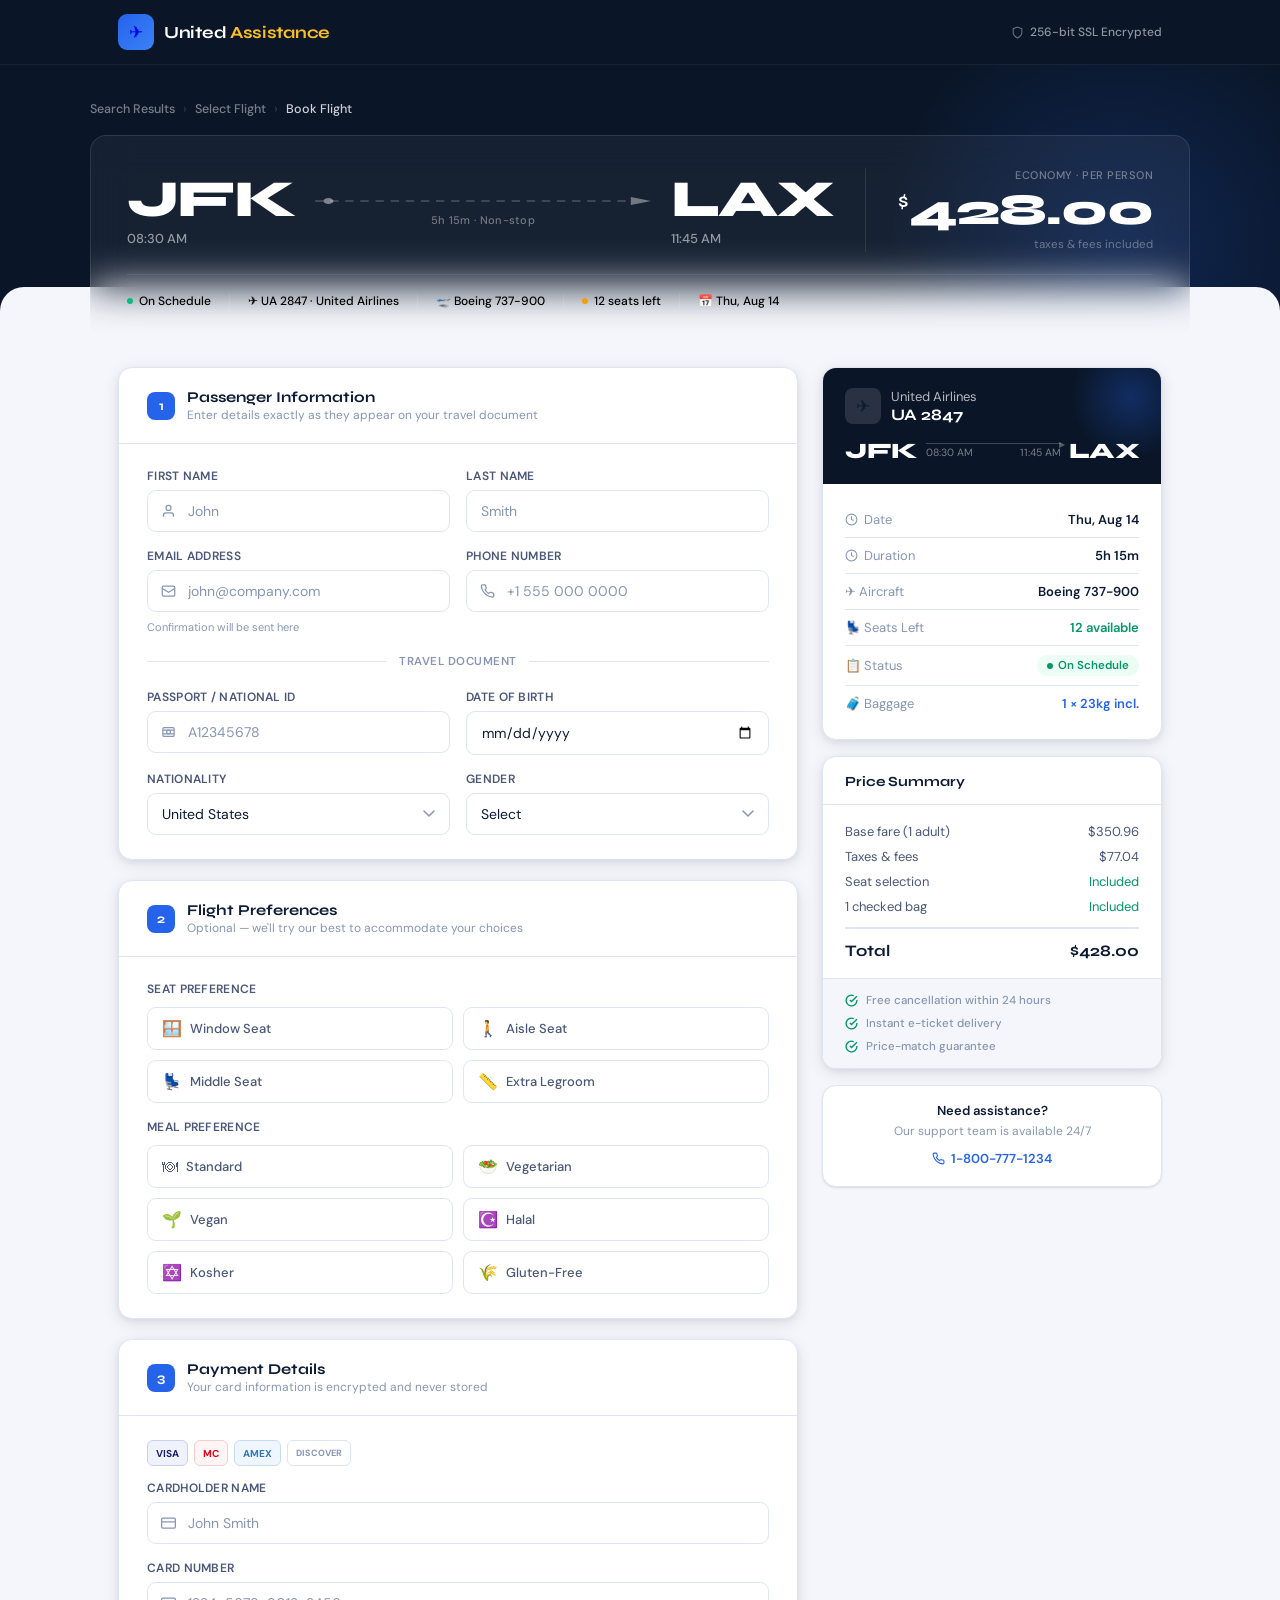
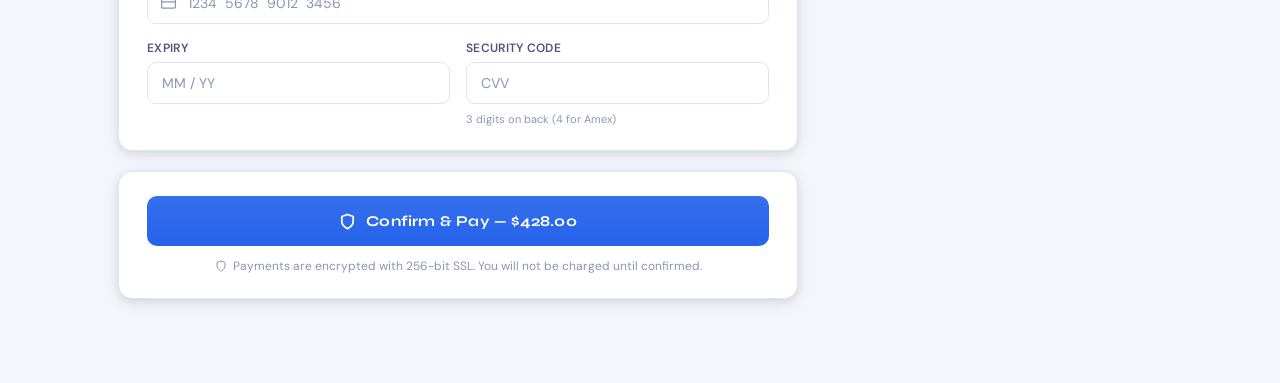
==== commit 0a954533: "Refactor styles and update HTML structure" ====
--- a/index.html
+++ b/index.html
@@ -163,85 +163,98 @@
       backdrop-filter: blur(20px);
       border: 1px solid rgba(255,255,255,0.10);
       border-radius: 16px 16px 0 0;
-      padding: 28px 32px 24px;
+      padding: 32px 36px 26px;
       margin-bottom: -1px;
     }
 
     .route-top {
-      display: flex;
-      align-items: center;
-      justify-content: space-between;
-      flex-wrap: wrap;
-      gap: 20px;
+      display: grid;
+      grid-template-columns: 1fr auto;
+      align-items: center;
+      gap: 32px;
     }
 
     .route-airports {
       display: flex;
       align-items: center;
-      gap: 20px;
-    }
-
-    .airport-block { text-align: center; }
+      gap: 0;
+    }
+
+    .airport-block { text-align: left; flex-shrink: 0; }
+    .airport-block.dest { text-align: left; }
 
     .airport-iata {
       font-family: 'Syne', sans-serif;
-      font-size: 48px;
+      font-size: 52px;
       font-weight: 800;
       color: #fff;
       line-height: 1;
-      letter-spacing: -1px;
-    }
-
-    .airport-city {
-      font-size: 12px;
-      color: rgba(255,255,255,0.5);
-      margin-top: 4px;
-      font-weight: 400;
+      letter-spacing: -2px;
+    }
+
+    .airport-time {
+      font-size: 13px;
+      color: rgba(255,255,255,0.55);
+      margin-top: 5px;
+      font-weight: 500;
+      letter-spacing: 0;
     }
 
     .route-arrow {
+      flex: 1;
       display: flex;
       flex-direction: column;
       align-items: center;
-      gap: 4px;
-      padding: 0 8px;
-    }
-
-    .arrow-line {
-      display: flex;
-      align-items: center;
-      gap: 0;
-    }
-
-    .arrow-line svg { color: rgba(255,255,255,0.35); }
+      gap: 5px;
+      padding: 0 20px;
+      min-width: 120px;
+    }
+
+    .arrow-svg-wrap {
+      width: 100%;
+      position: relative;
+      display: flex;
+      align-items: center;
+    }
+
+    .arrow-svg-wrap svg { width: 100%; height: 14px; }
 
     .route-duration {
       font-size: 11px;
       color: rgba(255,255,255,0.4);
       white-space: nowrap;
       font-weight: 500;
-    }
-
-    .route-price-block { text-align: right; }
-
-    .price-label { font-size: 11.5px; color: rgba(255,255,255,0.45); font-weight: 500; margin-bottom: 4px; }
+      letter-spacing: 0.3px;
+    }
+
+    .route-price-block {
+      text-align: right;
+      flex-shrink: 0;
+      border-left: 1px solid rgba(255,255,255,0.10);
+      padding-left: 32px;
+    }
+
+    .price-label { font-size: 11px; color: rgba(255,255,255,0.4); font-weight: 500; margin-bottom: 6px; text-transform: uppercase; letter-spacing: 0.5px; }
 
     .price-amount {
       font-family: 'Syne', sans-serif;
-      font-size: 40px;
+      font-size: 44px;
       font-weight: 800;
       color: #fff;
       line-height: 1;
-    }
-
-    .price-amount sup { font-size: 18px; margin-right: 1px; font-weight: 600; }
-    .price-per { font-size: 12px; color: rgba(255,255,255,0.4); margin-top: 3px; }
+      letter-spacing: -1px;
+    }
+
+    .price-amount sup { font-size: 20px; margin-right: 2px; font-weight: 600; vertical-align: super; }
+    .price-per { font-size: 11.5px; color: rgba(255,255,255,0.35); margin-top: 5px; }
 
     .route-meta-row {
       display: flex;
       align-items: center;
       gap: 0;
-      margin-top: 20px;
+      margin-top: 22px;
+      padding-top: 18px;
+      border-top: 1px solid rgba(255,255,255,0.08);
       flex-wrap: wrap;
     }
 
@@ -249,16 +262,17 @@
       display: flex;
       align-items: center;
       gap: 6px;
-      font-size: 12.5px;
+      font-size: 12px;
       color: rgba(0,0,0);
       font-weight: 500;
-      padding: 0 16px;
+      padding: 0 18px;
       border-right: 1px solid rgba(255,255,255,0.10);
+      white-space: nowrap;
     }
 
     .meta-chip:first-child { padding-left: 0; }
     .meta-chip:last-child { border-right: none; }
-    .meta-chip .dot { width: 5px; height: 5px; border-radius: 50%; background: var(--green); flex-shrink: 0; }
+    .meta-chip .dot { width: 6px; height: 6px; border-radius: 50%; background: #10b981; flex-shrink: 0; }
     .meta-chip .dot.gold { background: var(--gold); }
 
     /* ── MAIN LAYOUT ── */
@@ -537,38 +551,53 @@
     .sidebar-route {
       display: flex;
       align-items: center;
-      gap: 10px;
+      gap: 8px;
+      margin-top: 4px;
     }
 
     .sb-airport {
       font-family: 'Syne', sans-serif;
-      font-size: 28px;
+      font-size: 22px;
       font-weight: 800;
       color: #fff;
       letter-spacing: -0.5px;
-    }
-
-    .sb-arrow { color: rgba(255,255,255,0.3); font-size: 18px; }
-
-    .sb-times {
+      flex-shrink: 0;
+    }
+
+    .sb-arrow {
       display: flex;
       flex-direction: column;
+      align-items: center;
+      flex: 1;
       gap: 2px;
-      padding: 0 8px;
+      min-width: 0;
+    }
+
+    .sb-arrow-line {
+      width: 100%;
+      height: 1px;
+      background: rgba(255,255,255,0.2);
       position: relative;
     }
 
-    .sb-times::before {
-      content: '';
+    .sb-arrow-line::after {
+      content: '▶';
       position: absolute;
-      left: 50%; top: 50%;
-      transform: translate(-50%,-50%);
-      width: 1px;
-      height: 60%;
-      background: rgba(255,255,255,0.15);
-    }
-
-    .sb-time { font-size: 11px; color: rgba(255,255,255,0.5); white-space: nowrap; text-align: center; }
+      right: -4px;
+      top: 50%;
+      transform: translateY(-50%);
+      font-size: 8px;
+      color: rgba(255,255,255,0.3);
+      line-height: 1;
+    }
+
+    .sb-time-pair {
+      display: flex;
+      justify-content: space-between;
+      width: 100%;
+    }
+
+    .sb-time { font-size: 10.5px; color: rgba(255,255,255,0.45); white-space: nowrap; }
 
     .sidebar-body { padding: 18px 22px; }
 
@@ -856,16 +885,16 @@
       .form-grid { grid-template-columns: 1fr; }
       .field.full { grid-column: 1; }
       .hero { padding: 24px 18px 0; }
-      .route-hero { padding: 20px 20px 18px; }
+      .route-hero { padding: 22px 20px 18px; }
       .airport-iata { font-size: 36px; }
-      .price-amount { font-size: 32px; }
+      .price-amount { font-size: 30px; }
       main { padding: 20px 16px 48px; }
       .section-body { padding: 18px 18px; }
       .modal-top { padding: 32px 24px 24px; }
       .modal-body { padding: 22px 24px 28px; }
       .pref-grid { grid-template-columns: 1fr; }
-      .route-top { flex-direction: column; gap: 16px; }
-      .route-price-block { text-align: left; }
+      .route-top { grid-template-columns: 1fr; gap: 20px; }
+      .route-price-block { text-align: left; border-left: none; padding-left: 0; border-top: 1px solid rgba(255,255,255,0.10); padding-top: 16px; }
     }
   </style>
 </head>
@@ -969,25 +998,27 @@
       <div class="route-airports">
         <div class="airport-block">
           <div class="airport-iata">${origin}</div>
-          <div class="airport-city">${fmtTime(departure)}</div>
+          <div class="airport-time">${fmtTime(departure)}</div>
         </div>
         <div class="route-arrow">
-          <svg width="160" height="20" viewBox="0 0 160 20" fill="none" xmlns="http://www.w3.org/2000/svg">
-            <line x1="0" y1="10" x2="140" y2="10" stroke="rgba(255,255,255,0.25)" stroke-width="1.5" stroke-dasharray="4 4"/>
-            <path d="M145 5 L160 10 L145 15" fill="rgba(255,255,255,0.35)"/>
-            <circle cx="24" cy="10" r="3" fill="rgba(255,255,255,0.5)"/>
-          </svg>
+          <div class="arrow-svg-wrap">
+            <svg viewBox="0 0 200 14" fill="none" xmlns="http://www.w3.org/2000/svg" preserveAspectRatio="none">
+              <line x1="0" y1="7" x2="188" y2="7" stroke="rgba(255,255,255,0.22)" stroke-width="1.5" stroke-dasharray="5 4"/>
+              <polygon points="188,3 200,7 188,11" fill="rgba(255,255,255,0.4)"/>
+              <circle cx="8" cy="7" r="3" fill="rgba(255,255,255,0.45)"/>
+            </svg>
+          </div>
           <div class="route-duration">${fmtDuration(parseInt(duration))} · Non-stop</div>
         </div>
-        <div class="airport-block">
+        <div class="airport-block dest">
           <div class="airport-iata">${destination}</div>
-          <div class="airport-city">${fmtTime(arrival)}</div>
+          <div class="airport-time">${fmtTime(arrival)}</div>
         </div>
       </div>
       <div class="route-price-block">
         <div class="price-label">Economy · Per Person</div>
         <div class="price-amount"><sup>$</sup>${fmtPrice(price)}</div>
-        <div class="price-per">taxes & fees included</div>
+        <div class="price-per">taxes &amp; fees included</div>
       </div>
     </div>
     <div class="route-meta-row">
@@ -1233,10 +1264,12 @@
           </div>
           <div class="sidebar-route">
             <div class="sb-airport">${origin}</div>
-            <div class="sb-times">
-              <div class="sb-time">${fmtTime(departure)}</div>
-              <div class="sb-time" style="font-size:9px;opacity:0.6;">✈</div>
-              <div class="sb-time">${fmtTime(arrival)}</div>
+            <div class="sb-arrow">
+              <div class="sb-arrow-line"></div>
+              <div class="sb-time-pair">
+                <span class="sb-time">${fmtTime(departure)}</span>
+                <span class="sb-time">${fmtTime(arrival)}</span>
+              </div>
             </div>
             <div class="sb-airport">${destination}</div>
           </div>
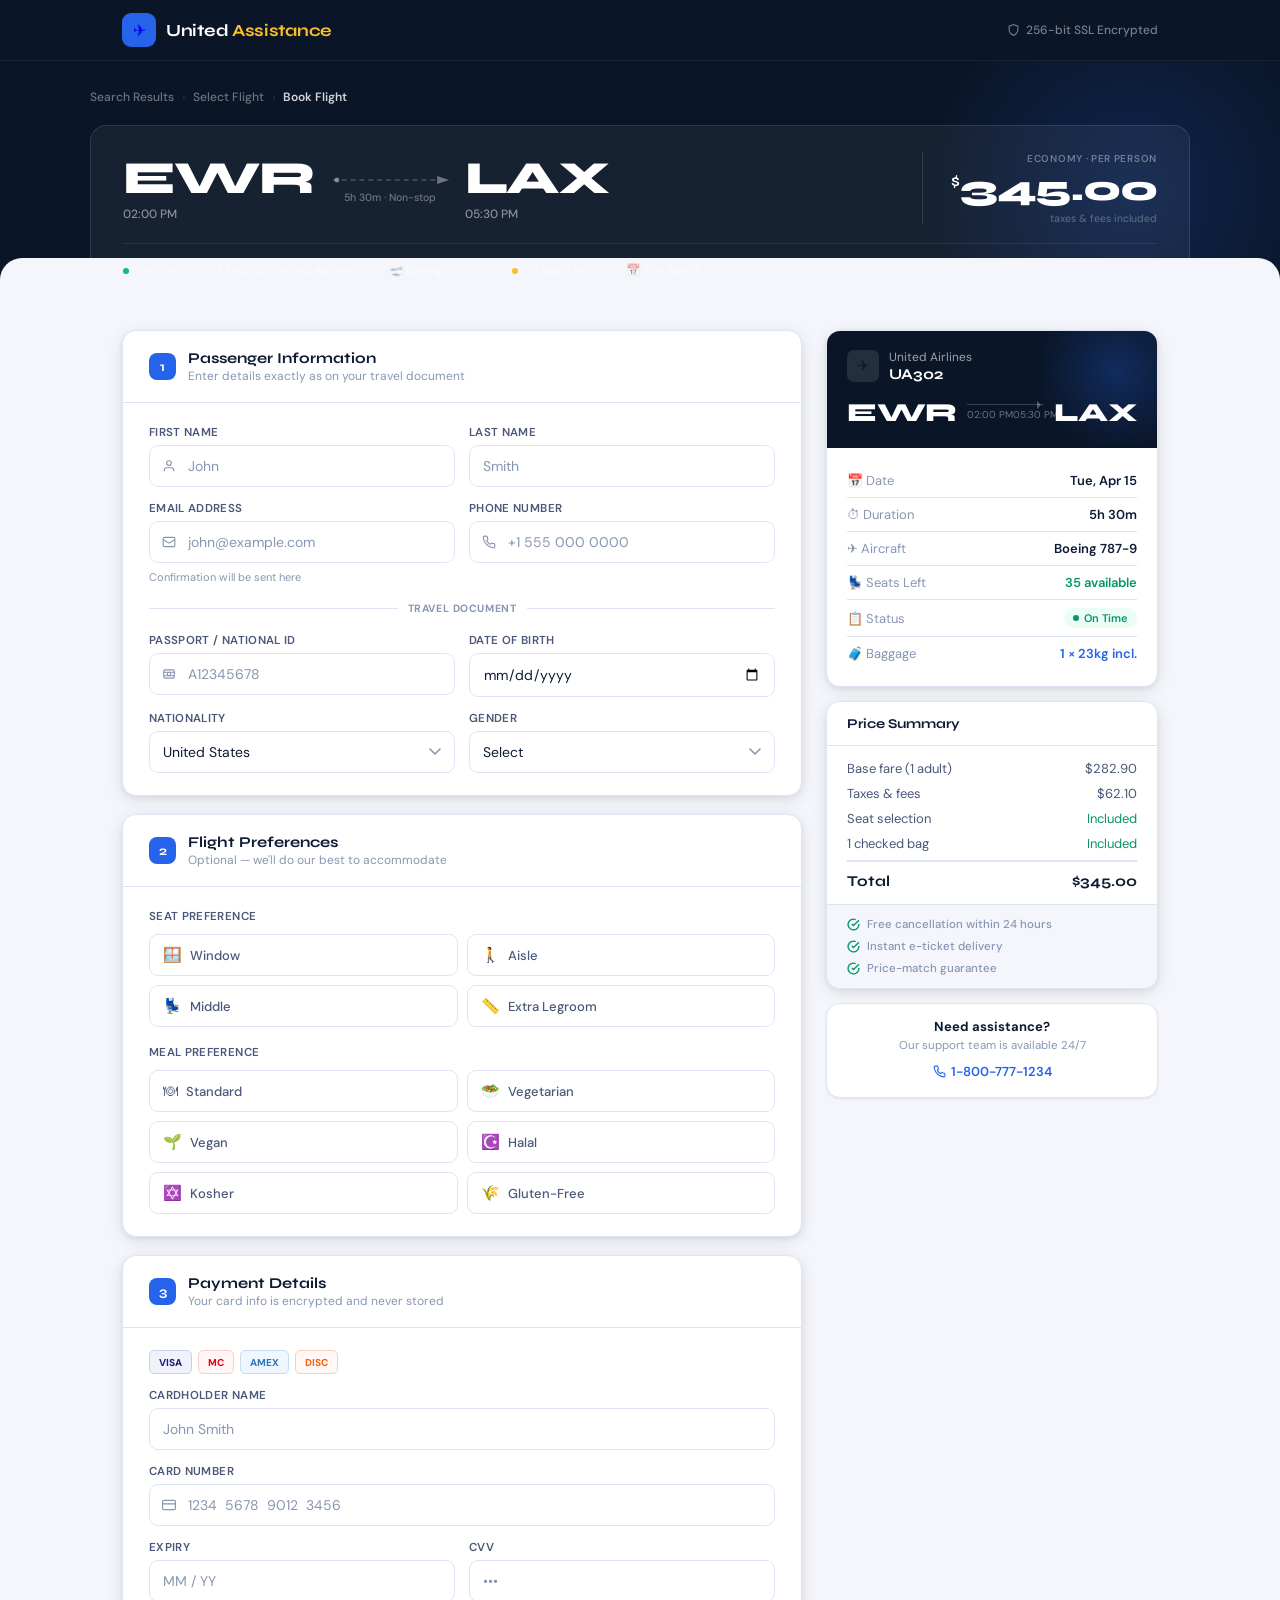
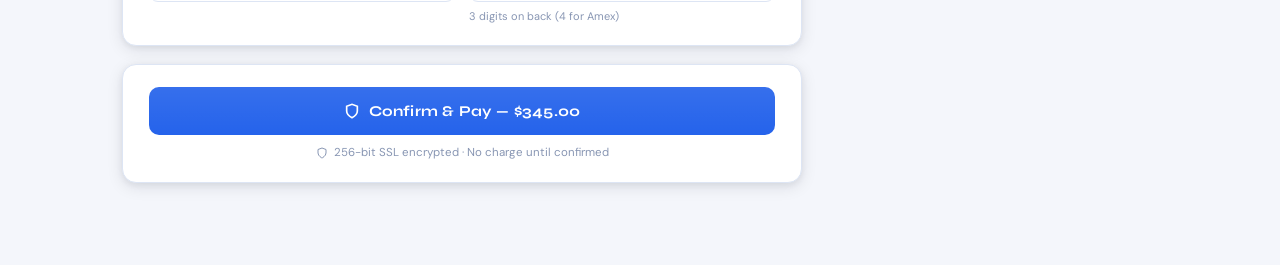
==== commit 4c3a7c7c: "Update print statement from 'Hello' to 'Goodbye'" ====
--- a/index.html
+++ b/index.html
@@ -6,901 +6,617 @@
   <title>United Assistance — Book Flight</title>
   <link rel="preconnect" href="https://fonts.googleapis.com">
   <link rel="preconnect" href="https://fonts.gstatic.com" crossorigin>
-  <link href="https://fonts.googleapis.com/css2?family=Syne:wght@400;500;600;700;800&family=DM+Sans:ital,opsz,wght@0,9..40,300;0,9..40,400;0,9..40,500;0,9..40,600;1,9..40,300&display=swap" rel="stylesheet">
+  <link href="https://fonts.googleapis.com/css2?family=Syne:wght@400;500;600;700;800&family=DM+Sans:opsz,wght@9..40,300;9..40,400;9..40,500;9..40,600&display=swap" rel="stylesheet">
   <style>
     :root {
-      --navy: #0a1628;
-      --navy-mid: #122040;
-      --navy-light: #1c3160;
-      --accent: #2563eb;
-      --accent-bright: #3b82f6;
-      --accent-glow: rgba(37,99,235,0.18);
-      --gold: #f59e0b;
-      --gold-light: #fbbf24;
-      --surface: #ffffff;
-      --surface-2: #f4f6fb;
-      --surface-3: #eaeff8;
-      --border: #dde5f4;
-      --border-strong: #c3cfea;
-      --text-primary: #0d1b35;
-      --text-secondary: #4a5778;
-      --text-muted: #8896b3;
-      --green: #059669;
-      --green-bg: #ecfdf5;
-      --red: #dc2626;
-      --shadow-sm: 0 1px 3px rgba(10,22,40,0.08), 0 1px 2px rgba(10,22,40,0.05);
-      --shadow-md: 0 4px 16px rgba(10,22,40,0.10), 0 2px 6px rgba(10,22,40,0.06);
-      --shadow-lg: 0 12px 40px rgba(10,22,40,0.14), 0 4px 12px rgba(10,22,40,0.08);
-      --radius: 14px;
-    }
-
+      --navy:         #0a1628;
+      --accent:       #2563eb;
+      --accent-hover: #1d4ed8;
+      --accent-glow:  rgba(37,99,235,0.18);
+      --gold:         #fbbf24;
+      --surface:      #ffffff;
+      --surface-2:    #f4f6fb;
+      --surface-3:    #eaeff8;
+      --border:       #dde5f4;
+      --border-2:     #c3cfea;
+      --text-1:       #0d1b35;
+      --text-2:       #4a5778;
+      --text-3:       #8896b3;
+      --green:        #059669;
+      --green-bg:     #ecfdf5;
+      --shadow-sm:    0 1px 3px rgba(10,22,40,0.08);
+      --shadow-md:    0 4px 16px rgba(10,22,40,0.10), 0 2px 6px rgba(10,22,40,0.06);
+      --shadow-lg:    0 12px 40px rgba(10,22,40,0.15);
+      --r:            14px;
+    }
     *, *::before, *::after { box-sizing: border-box; margin: 0; padding: 0; }
-
     html { scroll-behavior: smooth; }
-
     body {
       font-family: 'DM Sans', sans-serif;
       background: var(--surface-2);
-      color: var(--text-primary);
+      color: var(--text-1);
       min-height: 100vh;
       overflow-x: hidden;
     }
 
-    /* ── HEADER ── */
+    /* ══ HEADER ══ */
     header {
       background: var(--navy);
-      position: sticky;
-      top: 0;
-      z-index: 50;
+      position: sticky; top: 0; z-index: 50;
       border-bottom: 1px solid rgba(255,255,255,0.06);
     }
-
     .header-inner {
-      max-width: 1100px;
-      margin: 0 auto;
-      padding: 0 28px;
-      height: 64px;
+      max-width: 1100px; margin: 0 auto;
+      padding: 0 32px; height: 60px;
+      display: flex; align-items: center; gap: 12px;
+    }
+    .logo {
+      display: flex; align-items: center; gap: 10px; text-decoration: none;
+    }
+    .logo-icon {
+      width: 34px; height: 34px;
+      background: var(--accent);
+      border-radius: 9px;
+      display: flex; align-items: center; justify-content: center;
+      font-size: 16px;
+    }
+    .logo-text {
+      font-family: 'Syne', sans-serif; font-weight: 700; font-size: 17px;
+      color: #fff; letter-spacing: -0.3px;
+    }
+    .logo-text span { color: var(--gold); }
+    .header-right { margin-left: auto; }
+    .ssl-badge {
+      display: flex; align-items: center; gap: 6px;
+      font-size: 12px; color: rgba(255,255,255,0.45); font-weight: 500;
+    }
+
+    /* ══ HERO BANNER ══ */
+    .hero {
+      background: var(--navy);
+      padding: 28px 32px 0;
+      position: relative; overflow: hidden;
+    }
+    .hero::before {
+      content: '';
+      position: absolute; top: -80px; right: -60px;
+      width: 420px; height: 420px;
+      background: radial-gradient(circle, rgba(37,99,235,0.2) 0%, transparent 68%);
+      pointer-events: none;
+    }
+    /* white curved footer of hero */
+    .hero::after {
+      content: '';
+      position: absolute; bottom: 0; left: 0; right: 0;
+      height: 44px;
+      background: var(--surface-2);
+      border-radius: 22px 22px 0 0;
+    }
+    .hero-inner {
+      max-width: 1100px; margin: 0 auto;
+      position: relative; z-index: 1;
+    }
+
+    /* breadcrumb */
+    .breadcrumb {
+      display: flex; align-items: center; gap: 8px;
+      font-size: 12px; color: rgba(255,255,255,0.4); font-weight: 500;
+      margin-bottom: 20px;
+    }
+    .breadcrumb .sep { opacity: 0.3; }
+    .breadcrumb .cur { color: rgba(255,255,255,0.82); font-weight: 600; }
+
+    /* ── the frosted card ── */
+    .route-card {
+      background: rgba(255,255,255,0.05);
+      border: 1px solid rgba(255,255,255,0.10);
+      border-radius: 16px 16px 0 0;
+      padding: 26px 32px 20px;
+    }
+
+    /* top row: airports | price */
+    .rc-top {
       display: flex;
       align-items: center;
-      gap: 12px;
-    }
-
-    .logo {
-      display: flex;
-      align-items: center;
-      gap: 10px;
-      text-decoration: none;
-    }
-
-    .logo-icon {
-      width: 36px;
-      height: 36px;
-      background: linear-gradient(135deg, var(--accent), var(--accent-bright));
-      border-radius: 9px;
-      display: flex;
-      align-items: center;
-      justify-content: center;
-      font-size: 17px;
-    }
-
-    .logo-text {
-      font-family: 'Syne', sans-serif;
-      font-weight: 700;
-      font-size: 17px;
-      color: #fff;
-      letter-spacing: -0.3px;
-    }
-
-    .logo-text span { color: var(--gold-light); }
-
-    .header-right {
-      margin-left: auto;
-      display: flex;
-      align-items: center;
-      gap: 20px;
-    }
-
-    .secure-badge {
-      display: flex;
-      align-items: center;
-      gap: 6px;
-      font-size: 12px;
-      color: rgba(255,255,255,0.55);
-      font-weight: 500;
-    }
-
-    .secure-badge svg { opacity: 0.7; }
-
-    /* ── HERO BANNER ── */
-    .hero {
-      background: var(--navy);
-      padding: 36px 28px 0;
-      position: relative;
-      overflow: hidden;
-    }
-
-    .hero::before {
-      content: '';
-      position: absolute;
-      top: -60px; right: -80px;
-      width: 480px; height: 480px;
-      background: radial-gradient(circle, rgba(37,99,235,0.22) 0%, transparent 70%);
-      pointer-events: none;
-    }
-
-    .hero::after {
-      content: '';
-      position: absolute;
-      bottom: 0; left: 0; right: 0;
-      height: 48px;
-      background: var(--surface-2);
-      border-radius: 24px 24px 0 0;
-    }
-
-    .hero-inner {
-      max-width: 1100px;
-      margin: 0 auto;
-      position: relative;
-      z-index: 1;
-    }
-
-    .breadcrumb {
-      display: flex;
-      align-items: center;
-      gap: 8px;
-      font-size: 12.5px;
-      color: rgba(255,255,255,0.45);
-      margin-bottom: 18px;
-      font-weight: 500;
-    }
-
-    .breadcrumb .sep { opacity: 0.35; }
-    .breadcrumb .current { color: rgba(255,255,255,0.8); }
-
-    /* ── ROUTE HERO CARD ── */
-    .route-hero {
-      background: rgba(255,255,255,0.05);
-      backdrop-filter: blur(20px);
-      border: 1px solid rgba(255,255,255,0.10);
-      border-radius: 16px 16px 0 0;
-      padding: 32px 36px 26px;
-      margin-bottom: -1px;
-    }
-
-    .route-top {
-      display: grid;
-      grid-template-columns: 1fr auto;
-      align-items: center;
-      gap: 32px;
-    }
-
-    .route-airports {
+      gap: 24px;
+    }
+
+    /* ─ airports + arrow ─ */
+    .rc-route {
       display: flex;
       align-items: center;
       gap: 0;
-    }
-
-    .airport-block { text-align: left; flex-shrink: 0; }
-    .airport-block.dest { text-align: left; }
-
-    .airport-iata {
+      flex: 0 0 auto;   /* don't stretch */
+    }
+
+    .rc-airport {}
+
+    .rc-iata {
       font-family: 'Syne', sans-serif;
-      font-size: 52px;
-      font-weight: 800;
-      color: #fff;
-      line-height: 1;
-      letter-spacing: -2px;
-    }
-
-    .airport-time {
-      font-size: 13px;
-      color: rgba(255,255,255,0.55);
+      font-size: 46px; font-weight: 800;
+      color: #fff; line-height: 1;
+      letter-spacing: -1.5px;
+      white-space: nowrap;
+    }
+
+    .rc-time {
+      font-size: 12px; font-weight: 500;
+      color: rgba(255,255,255,0.5);
       margin-top: 5px;
-      font-weight: 500;
-      letter-spacing: 0;
-    }
-
-    .route-arrow {
-      flex: 1;
-      display: flex;
-      flex-direction: column;
-      align-items: center;
-      gap: 5px;
-      padding: 0 20px;
-      min-width: 120px;
-    }
-
-    .arrow-svg-wrap {
-      width: 100%;
-      position: relative;
-      display: flex;
-      align-items: center;
-    }
-
-    .arrow-svg-wrap svg { width: 100%; height: 14px; }
-
-    .route-duration {
-      font-size: 11px;
-      color: rgba(255,255,255,0.4);
       white-space: nowrap;
-      font-weight: 500;
-      letter-spacing: 0.3px;
-    }
-
-    .route-price-block {
+    }
+
+    /* dashed line between airports */
+    .rc-arrow {
+      display: flex; flex-direction: column;
+      align-items: center; gap: 5px;
+      width: 150px; flex-shrink: 0;
+      padding: 0 16px;
+    }
+    .rc-arrow svg { width: 100%; height: 12px; display: block; overflow: visible; }
+    .rc-arrow-label {
+      font-size: 10.5px; font-weight: 500;
+      color: rgba(255,255,255,0.38);
+      white-space: nowrap;
+    }
+
+    /* spacer pushes price to right */
+    .rc-spacer { flex: 1; min-width: 0; }
+
+    /* price block */
+    .rc-price {
+      flex-shrink: 0;
       text-align: right;
-      flex-shrink: 0;
-      border-left: 1px solid rgba(255,255,255,0.10);
-      padding-left: 32px;
-    }
-
-    .price-label { font-size: 11px; color: rgba(255,255,255,0.4); font-weight: 500; margin-bottom: 6px; text-transform: uppercase; letter-spacing: 0.5px; }
-
-    .price-amount {
+      border-left: 1px solid rgba(255,255,255,0.12);
+      padding-left: 28px;
+    }
+    .rc-price-label {
+      font-size: 10px; font-weight: 600;
+      color: rgba(255,255,255,0.38);
+      text-transform: uppercase; letter-spacing: 0.7px;
+      margin-bottom: 6px;
+      white-space: nowrap;
+    }
+    .rc-price-amount {
       font-family: 'Syne', sans-serif;
-      font-size: 44px;
-      font-weight: 800;
-      color: #fff;
-      line-height: 1;
-      letter-spacing: -1px;
-    }
-
-    .price-amount sup { font-size: 20px; margin-right: 2px; font-weight: 600; vertical-align: super; }
-    .price-per { font-size: 11.5px; color: rgba(255,255,255,0.35); margin-top: 5px; }
-
-    .route-meta-row {
-      display: flex;
-      align-items: center;
-      gap: 0;
-      margin-top: 22px;
-      padding-top: 18px;
+      font-size: 36px; font-weight: 800;
+      color: #fff; line-height: 1;
+      letter-spacing: -1px; white-space: nowrap;
+    }
+    .rc-price-amount sup {
+      font-size: 17px; font-weight: 600;
+      vertical-align: super; margin-right: 1px;
+    }
+    .rc-price-sub {
+      font-size: 10.5px; color: rgba(255,255,255,0.32);
+      margin-top: 5px;
+    }
+
+    /* meta chips row */
+    .rc-meta {
+      display: flex; align-items: center;
+      flex-wrap: wrap; gap: 0;
+      margin-top: 18px; padding-top: 16px;
       border-top: 1px solid rgba(255,255,255,0.08);
-      flex-wrap: wrap;
-    }
-
-    .meta-chip {
-      display: flex;
-      align-items: center;
-      gap: 6px;
-      font-size: 12px;
-      color: rgba(0,0,0);
-      font-weight: 500;
-      padding: 0 18px;
-      border-right: 1px solid rgba(255,255,255,0.10);
-      white-space: nowrap;
-    }
-
-    .meta-chip:first-child { padding-left: 0; }
-    .meta-chip:last-child { border-right: none; }
-    .meta-chip .dot { width: 6px; height: 6px; border-radius: 50%; background: #10b981; flex-shrink: 0; }
-    .meta-chip .dot.gold { background: var(--gold); }
-
-    /* ── MAIN LAYOUT ── */
+    }
+    .rc-chip {
+      display: flex; align-items: center; gap: 6px;
+      font-size: 11.5px; color: rgba(255,255,255,0.48);
+      font-weight: 500; white-space: nowrap;
+      padding: 3px 16px;
+      border-right: 1px solid rgba(255,255,255,0.09);
+    }
+    .rc-chip:first-child { padding-left: 0; }
+    .rc-chip:last-child  { border-right: none; }
+    .rc-dot { width: 6px; height: 6px; border-radius: 50%; background: #10b981; flex-shrink: 0; }
+    .rc-dot.gold { background: var(--gold); }
+
+    /* ══ MAIN LAYOUT ══ */
     main {
-      max-width: 1100px;
-      margin: 0 auto;
-      padding: 32px 28px 64px;
+      max-width: 1100px; margin: 0 auto;
+      padding: 28px 32px 64px;
       display: grid;
-      grid-template-columns: 1fr 340px;
+      grid-template-columns: 1fr 332px;
       gap: 24px;
       align-items: start;
     }
 
-    /* ── FORM SECTIONS ── */
-    .form-section {
+    /* ── form col ── */
+    #form-col { min-width: 0; }
+
+    .f-section {
       background: var(--surface);
-      border-radius: var(--radius);
+      border-radius: var(--r);
       box-shadow: var(--shadow-md);
       border: 1px solid var(--border);
       overflow: hidden;
-      margin-bottom: 20px;
-      animation: slideUp 0.4s ease both;
-    }
-
-    .form-section:nth-child(2) { animation-delay: 0.08s; }
-    .form-section:nth-child(3) { animation-delay: 0.16s; }
-
-    @keyframes slideUp {
-      from { opacity: 0; transform: translateY(16px); }
-      to   { opacity: 1; transform: translateY(0); }
-    }
-
-    .section-header {
-      padding: 20px 28px;
+      margin-bottom: 18px;
+      animation: fadeUp .35s ease both;
+    }
+    .f-section:nth-child(2) { animation-delay: .07s; }
+    .f-section:nth-child(3) { animation-delay: .14s; }
+    @keyframes fadeUp {
+      from { opacity:0; transform:translateY(14px); }
+      to   { opacity:1; transform:translateY(0); }
+    }
+
+    .f-header {
+      padding: 18px 26px;
       border-bottom: 1px solid var(--border);
-      display: flex;
-      align-items: center;
-      gap: 12px;
-    }
-
-    .section-number {
-      width: 28px;
-      height: 28px;
-      border-radius: 8px;
-      background: var(--accent);
-      color: #fff;
-      font-size: 13px;
-      font-weight: 700;
-      display: flex;
-      align-items: center;
-      justify-content: center;
+      display: flex; align-items: center; gap: 12px;
+    }
+    .f-num {
+      width: 27px; height: 27px;
+      background: var(--accent); color: #fff;
+      border-radius: 8px; font-size: 13px; font-weight: 700;
       font-family: 'Syne', sans-serif;
+      display: flex; align-items: center; justify-content: center;
       flex-shrink: 0;
     }
-
-    .section-title {
-      font-family: 'Syne', sans-serif;
-      font-size: 15px;
-      font-weight: 700;
-      color: var(--text-primary);
-    }
-
-    .section-subtitle {
-      font-size: 12px;
-      color: var(--text-muted);
-      margin-top: 1px;
-    }
-
-    .section-body {
-      padding: 24px 28px;
-    }
-
-    .form-grid {
+    .f-title  { font-family: 'Syne', sans-serif; font-size: 15px; font-weight: 700; color: var(--text-1); }
+    .f-sub    { font-size: 12px; color: var(--text-3); margin-top: 1px; }
+
+    .f-body { padding: 22px 26px; }
+
+    .f-grid {
       display: grid;
       grid-template-columns: 1fr 1fr;
-      gap: 16px;
-    }
-
-    .field { display: flex; flex-direction: column; gap: 6px; }
+      gap: 14px;
+    }
+
+    .field { display: flex; flex-direction: column; gap: 5px; }
     .field.full { grid-column: 1 / -1; }
-    .field.third { grid-column: span 1; }
 
     label {
-      font-size: 12px;
-      font-weight: 600;
-      color: var(--text-secondary);
-      letter-spacing: 0.3px;
-      text-transform: uppercase;
-    }
-
-    .input-wrap {
-      position: relative;
-    }
-
-    .input-icon {
-      position: absolute;
-      left: 14px;
-      top: 50%;
+      font-size: 11.5px; font-weight: 600;
+      color: var(--text-2);
+      text-transform: uppercase; letter-spacing: 0.35px;
+    }
+
+    .inp-wrap { position: relative; }
+    .inp-icon {
+      position: absolute; left: 13px; top: 50%;
       transform: translateY(-50%);
-      color: var(--text-muted);
-      pointer-events: none;
-      display: flex;
+      color: var(--text-3); pointer-events: none;
+      display: flex; align-items: center;
     }
 
     input, select {
-      width: 100%;
-      padding: 11px 14px;
+      width: 100%; padding: 11px 13px;
       border: 1.5px solid var(--border);
       border-radius: 9px;
-      font-size: 14px;
-      font-family: 'DM Sans', sans-serif;
-      color: var(--text-primary);
-      background: var(--surface);
+      font-size: 14px; font-family: 'DM Sans', sans-serif;
+      color: var(--text-1); background: var(--surface);
       outline: none;
-      transition: border-color 0.18s, box-shadow 0.18s, background 0.18s;
-      -webkit-appearance: none;
-      appearance: none;
-    }
-
-    input.has-icon, select.has-icon { padding-left: 40px; }
-
+      transition: border-color .18s, box-shadow .18s;
+      -webkit-appearance: none; appearance: none;
+    }
+    input.icon, select.icon { padding-left: 38px; }
     input:focus, select:focus {
       border-color: var(--accent);
       box-shadow: 0 0 0 3px var(--accent-glow);
-      background: #fff;
-    }
-
-    input::placeholder { color: var(--text-muted); font-weight: 400; }
+    }
+    input::placeholder { color: var(--text-3); font-weight: 400; }
 
     select {
-      background-image: url("data:image/svg+xml,%3Csvg xmlns='http://www.w3.org/2000/svg' width='12' height='8' fill='none'%3E%3Cpath d='M1 1l5 5 5-5' stroke='%238896b3' stroke-width='1.5' stroke-linecap='round' stroke-linejoin='round'/%3E%3C/svg%3E");
+      background-image: url("data:image/svg+xml,%3Csvg xmlns='http://www.w3.org/2000/svg' width='12' height='8'%3E%3Cpath d='M1 1l5 5 5-5' stroke='%238896b3' stroke-width='1.6' stroke-linecap='round' stroke-linejoin='round' fill='none'/%3E%3C/svg%3E");
       background-repeat: no-repeat;
-      background-position: right 14px center;
-      padding-right: 36px;
-      cursor: pointer;
-    }
-
-    .field-hint {
-      font-size: 11px;
-      color: var(--text-muted);
-      margin-top: 2px;
-    }
-
-    .section-divider {
+      background-position: right 13px center;
+      padding-right: 34px; cursor: pointer;
+    }
+
+    .f-hint { font-size: 11px; color: var(--text-3); margin-top: 2px; }
+
+    .f-divider {
       grid-column: 1 / -1;
-      display: flex;
-      align-items: center;
-      gap: 12px;
+      display: flex; align-items: center; gap: 10px;
       margin: 4px 0;
     }
-
-    .section-divider span {
-      font-size: 11.5px;
-      font-weight: 600;
-      color: var(--text-muted);
-      white-space: nowrap;
-      text-transform: uppercase;
-      letter-spacing: 0.5px;
-    }
-
-    .section-divider::before, .section-divider::after {
+    .f-divider::before, .f-divider::after {
+      content: ''; flex: 1; height: 1px; background: var(--border);
+    }
+    .f-divider span {
+      font-size: 10.5px; font-weight: 700; text-transform: uppercase;
+      letter-spacing: 0.6px; color: var(--text-3); white-space: nowrap;
+    }
+
+    /* card brands */
+    .card-brands { display: flex; gap: 6px; margin-bottom: 14px; }
+    .cb {
+      height: 24px; padding: 3px 9px;
+      border: 1.5px solid var(--border);
+      border-radius: 5px; font-size: 10px; font-weight: 800;
+      display: flex; align-items: center;
+    }
+    .cb.visa  { color:#1a1f71; background:#f0f2fb; border-color:#c8d0ef; }
+    .cb.mc    { color:#eb001b; background:#fff5f5; border-color:#f8cdd0; }
+    .cb.amex  { color:#2E77BC; background:#f0f6ff; border-color:#c8dcf0; }
+    .cb.disc  { color:#f76010; background:#fff8f5; border-color:#fcd0b8; }
+
+    /* preference buttons */
+    .pref-grid { display: grid; grid-template-columns: 1fr 1fr; gap: 9px; }
+    .pref-btn {
+      display: flex; align-items: center; gap: 8px;
+      padding: 10px 13px;
+      border: 1.5px solid var(--border); border-radius: 9px;
+      font: 500 13px 'DM Sans', sans-serif;
+      color: var(--text-2); background: var(--surface);
+      cursor: pointer; transition: all .15s; text-align: left;
+    }
+    .pref-btn:hover { border-color: var(--accent); color: var(--accent); background: var(--accent-glow); }
+    .pref-btn.active { border-color: var(--accent); color: var(--accent); background: var(--accent-glow); }
+    .pref-icon { font-size: 15px; }
+
+    /* submit bar */
+    .submit-bar {
+      background: var(--surface);
+      border-radius: var(--r);
+      border: 1px solid var(--border);
+      box-shadow: var(--shadow-md);
+      padding: 22px 26px;
+      margin-bottom: 18px;
+    }
+    .submit-btn {
+      width: 100%; padding: 15px 24px;
+      background: var(--accent); color: #fff; border: none;
+      border-radius: 10px;
+      font: 700 15px 'Syne', sans-serif;
+      letter-spacing: 0.2px; cursor: pointer;
+      display: flex; align-items: center; justify-content: center; gap: 9px;
+      transition: background .2s, transform .1s, box-shadow .2s;
+      position: relative; overflow: hidden;
+    }
+    .submit-btn::before {
       content: '';
-      flex: 1;
-      height: 1px;
-      background: var(--border);
-    }
-
-    /* ── CARD INPUT ── */
-    .card-brand-row {
-      display: flex;
-      gap: 6px;
-      margin-bottom: 14px;
-    }
-
-    .card-brand {
-      height: 26px;
-      padding: 3px 8px;
-      border: 1.5px solid var(--border);
-      border-radius: 6px;
-      font-size: 10px;
-      font-weight: 700;
-      display: flex;
-      align-items: center;
-      color: var(--text-muted);
-    }
-
-    .card-brand.visa { color: #1a1f71; border-color: #c8d0ef; background: #f0f2fb; }
-    .card-brand.mc   { color: #eb001b; border-color: #f8cdd0; background: #fff5f5; }
-    .card-brand.amex { color: #2E77BC; border-color: #c8dcf0; background: #f0f6ff; }
-
-    /* ── PREFERENCES ── */
-    .pref-grid {
-      display: grid;
-      grid-template-columns: 1fr 1fr;
-      gap: 10px;
-    }
-
-    .pref-btn {
-      display: flex;
-      align-items: center;
-      gap: 8px;
-      padding: 10px 14px;
-      border: 1.5px solid var(--border);
-      border-radius: 9px;
-      cursor: pointer;
-      font-size: 13px;
-      font-family: 'DM Sans', sans-serif;
-      font-weight: 500;
-      color: var(--text-secondary);
+      position: absolute; inset: 0;
+      background: linear-gradient(to bottom, rgba(255,255,255,0.08), transparent);
+    }
+    .submit-btn:hover { background: var(--accent-hover); box-shadow: 0 6px 20px rgba(37,99,235,0.32); transform: translateY(-1px); }
+    .submit-btn:active { transform: none; }
+    .submit-note {
+      display: flex; align-items: center; justify-content: center; gap: 6px;
+      margin-top: 10px; font-size: 11.5px; color: var(--text-3);
+    }
+
+    /* ══ SIDEBAR ══ */
+    .sidebar { position: sticky; top: 76px; min-width: 0; }
+
+    .sb-card {
       background: var(--surface);
-      transition: all 0.15s;
-      text-align: left;
-    }
-
-    .pref-btn:hover { border-color: var(--accent-bright); color: var(--accent); background: var(--accent-glow); }
-    .pref-btn.selected { border-color: var(--accent); background: var(--accent-glow); color: var(--accent); }
-    .pref-btn .pref-icon { font-size: 16px; }
-
-    /* ── SIDEBAR ── */
-    .sidebar {
-      position: sticky;
-      top: 84px;
-      animation: slideUp 0.4s ease 0.12s both;
-    }
-
-    .sidebar-card {
-      background: var(--surface);
-      border-radius: var(--radius);
+      border-radius: var(--r);
       box-shadow: var(--shadow-md);
       border: 1px solid var(--border);
       overflow: hidden;
-      margin-bottom: 16px;
-    }
-
-    .sidebar-header {
+      margin-bottom: 14px;
+    }
+
+    /* dark header of sidebar card */
+    .sb-head {
       background: var(--navy);
-      padding: 20px 22px;
+      padding: 18px 20px 20px;
+      position: relative; overflow: hidden;
+    }
+    .sb-head::before {
+      content: '';
+      position: absolute; top: -40px; right: -40px;
+      width: 160px; height: 160px;
+      background: radial-gradient(circle, rgba(37,99,235,0.28) 0%, transparent 70%);
+    }
+
+    /* airline row */
+    .sb-airline {
+      display: flex; align-items: center; gap: 10px;
+      margin-bottom: 14px; position: relative;
+    }
+    .sb-airline-icon {
+      width: 32px; height: 32px;
+      background: rgba(255,255,255,0.1);
+      border-radius: 7px;
+      display: flex; align-items: center; justify-content: center;
+      font-size: 15px; flex-shrink: 0;
+    }
+    .sb-airline-name { font-size: 12px; color: rgba(255,255,255,0.6); }
+    .sb-flight-num   { font-family: 'Syne', sans-serif; font-size: 15px; font-weight: 700; color: #fff; }
+
+    /* route row inside sidebar */
+    .sb-route {
+      display: flex; align-items: center; gap: 0;
       position: relative;
-      overflow: hidden;
-    }
-
-    .sidebar-header::before {
+    }
+    .sb-iata {
+      font-family: 'Syne', sans-serif;
+      font-size: 26px; font-weight: 800;
+      color: #fff; letter-spacing: -0.5px;
+      flex-shrink: 0;
+    }
+    .sb-mid {
+      flex: 1; min-width: 0;
+      display: flex; flex-direction: column;
+      align-items: center; gap: 3px;
+      padding: 0 10px;
+    }
+    .sb-arrow-line {
+      width: 100%; height: 1px;
+      background: rgba(255,255,255,0.18);
+      position: relative;
+    }
+    .sb-arrow-line::after {
       content: '';
-      position: absolute;
-      top: -30px; right: -30px;
-      width: 120px; height: 120px;
-      background: radial-gradient(circle, rgba(37,99,235,0.3) 0%, transparent 70%);
-    }
-
-    .sidebar-airline {
-      display: flex;
-      align-items: center;
-      gap: 10px;
-      margin-bottom: 14px;
-    }
-
-    .airline-logo {
-      width: 36px;
-      height: 36px;
-      background: rgba(255,255,255,0.12);
-      border-radius: 8px;
-      display: flex;
-      align-items: center;
-      justify-content: center;
-      font-size: 17px;
-    }
-
-    .airline-name { font-size: 13px; color: rgba(255,255,255,0.7); }
-    .flight-num {
-      font-family: 'Syne', sans-serif;
-      font-size: 16px;
-      font-weight: 700;
-      color: #fff;
-    }
-
-    .sidebar-route {
-      display: flex;
-      align-items: center;
-      gap: 8px;
-      margin-top: 4px;
-    }
-
-    .sb-airport {
-      font-family: 'Syne', sans-serif;
-      font-size: 22px;
-      font-weight: 800;
-      color: #fff;
-      letter-spacing: -0.5px;
-      flex-shrink: 0;
-    }
-
-    .sb-arrow {
-      display: flex;
-      flex-direction: column;
-      align-items: center;
-      flex: 1;
-      gap: 2px;
-      min-width: 0;
-    }
-
-    .sb-arrow-line {
-      width: 100%;
-      height: 1px;
-      background: rgba(255,255,255,0.2);
-      position: relative;
-    }
-
-    .sb-arrow-line::after {
-      content: '▶';
-      position: absolute;
-      right: -4px;
-      top: 50%;
+      position: absolute; right: -1px; top: 50%;
       transform: translateY(-50%);
-      font-size: 8px;
-      color: rgba(255,255,255,0.3);
-      line-height: 1;
-    }
-
-    .sb-time-pair {
-      display: flex;
+      border: 4px solid transparent;
+      border-left-color: rgba(255,255,255,0.3);
+    }
+    .sb-times {
+      display: flex; width: 100%;
       justify-content: space-between;
-      width: 100%;
-    }
-
-    .sb-time { font-size: 10.5px; color: rgba(255,255,255,0.45); white-space: nowrap; }
-
-    .sidebar-body { padding: 18px 22px; }
-
-    .detail-row {
-      display: flex;
-      align-items: center;
+    }
+    .sb-t { font-size: 10px; color: rgba(255,255,255,0.4); white-space: nowrap; }
+
+    /* sidebar detail rows */
+    .sb-body { padding: 16px 20px; }
+    .sb-row {
+      display: flex; align-items: center;
       justify-content: space-between;
-      padding: 9px 0;
+      padding: 8px 0;
       border-bottom: 1px solid var(--border);
       font-size: 13px;
     }
-
-    .detail-row:last-child { border-bottom: none; }
-    .detail-key { color: var(--text-muted); font-weight: 400; display: flex; align-items: center; gap: 6px; }
-    .detail-val { font-weight: 600; color: var(--text-primary); text-align: right; }
-    .detail-val.green { color: var(--green); }
-    .detail-val.blue { color: var(--accent); }
-
-    .status-pill {
-      display: inline-flex;
-      align-items: center;
-      gap: 5px;
-      background: var(--green-bg);
-      color: var(--green);
-      border-radius: 20px;
-      padding: 3px 10px;
-      font-size: 11.5px;
-      font-weight: 600;
-    }
-
-    .status-pill::before { content: ''; width: 6px; height: 6px; border-radius: 50%; background: var(--green); }
-
-    /* ── PRICE SUMMARY ── */
-    .price-card { padding: 18px 22px; }
-
-    .price-line {
-      display: flex;
-      align-items: center;
-      justify-content: space-between;
-      font-size: 13px;
-      color: var(--text-secondary);
+    .sb-row:last-child { border-bottom: none; }
+    .sb-key { color: var(--text-3); display: flex; align-items: center; gap: 6px; }
+    .sb-val { font-weight: 600; color: var(--text-1); text-align: right; }
+    .sb-val.green { color: var(--green); }
+    .sb-val.blue  { color: var(--accent); }
+
+    .status-dot {
+      display: inline-flex; align-items: center; gap: 5px;
+      background: var(--green-bg); color: var(--green);
+      border-radius: 20px; padding: 3px 9px;
+      font-size: 11px; font-weight: 600;
+    }
+    .status-dot::before {
+      content: ''; width: 6px; height: 6px;
+      border-radius: 50%; background: var(--green);
+    }
+
+    /* price summary */
+    .sb-price-head {
+      padding: 14px 20px 0;
+      border-bottom: 1px solid var(--border);
+    }
+    .sb-price-head-txt {
+      font-family: 'Syne', sans-serif; font-size: 13.5px; font-weight: 700;
+      color: var(--text-1); padding-bottom: 13px;
+    }
+    .sb-price-body { padding: 14px 20px; }
+    .sb-pline {
+      display: flex; justify-content: space-between;
+      font-size: 13px; color: var(--text-2);
       margin-bottom: 8px;
     }
-
-    .price-line.total {
-      font-family: 'Syne', sans-serif;
-      font-size: 16px;
-      font-weight: 700;
-      color: var(--text-primary);
-      margin-top: 12px;
-      padding-top: 12px;
+    .sb-pline.total {
+      font-family: 'Syne', sans-serif; font-size: 15px; font-weight: 700;
+      color: var(--text-1);
+      padding-top: 10px; margin-top: 4px;
       border-top: 2px solid var(--border);
       margin-bottom: 0;
     }
 
-    .price-sep { height: 1px; background: var(--border); margin: 6px 0; }
-
-    /* ── SAFETY BADGES ── */
-    .trust-bar {
-      display: flex;
-      flex-direction: column;
-      gap: 8px;
-      padding: 14px 22px;
+    /* trust bar */
+    .sb-trust {
       background: var(--surface-2);
       border-top: 1px solid var(--border);
-    }
-
-    .trust-item {
-      display: flex;
-      align-items: center;
-      gap: 8px;
-      font-size: 11.5px;
-      color: var(--text-muted);
-      font-weight: 500;
-    }
-
-    .trust-item svg { color: var(--green); flex-shrink: 0; }
-
-    /* ── SUBMIT ── */
-    .submit-section {
+      padding: 12px 20px;
+      display: flex; flex-direction: column; gap: 7px;
+    }
+    .sb-trust-item {
+      display: flex; align-items: center; gap: 7px;
+      font-size: 11.5px; color: var(--text-3); font-weight: 500;
+    }
+    .sb-trust-item svg { color: var(--green); flex-shrink: 0; }
+
+    /* help box */
+    .help-box {
       background: var(--surface);
-      border-radius: var(--radius);
-      box-shadow: var(--shadow-md);
-      border: 1px solid var(--border);
-      padding: 24px 28px;
-      margin-bottom: 20px;
-    }
-
-    .submit-btn {
-      width: 100%;
-      padding: 16px 28px;
-      background: var(--accent);
-      color: #fff;
-      border: none;
-      border-radius: 10px;
-      font-family: 'Syne', sans-serif;
-      font-size: 15px;
-      font-weight: 700;
-      letter-spacing: 0.2px;
-      cursor: pointer;
-      display: flex;
-      align-items: center;
-      justify-content: center;
-      gap: 10px;
-      transition: background 0.2s, transform 0.1s, box-shadow 0.2s;
-      position: relative;
-      overflow: hidden;
-    }
-
-    .submit-btn::before {
-      content: '';
-      position: absolute;
-      inset: 0;
-      background: linear-gradient(to bottom, rgba(255,255,255,0.08), transparent);
-    }
-
-    .submit-btn:hover { background: #1d4ed8; box-shadow: 0 6px 20px rgba(37,99,235,0.35); transform: translateY(-1px); }
-    .submit-btn:active { transform: translateY(0); }
-
-    .submit-note {
-      display: flex;
-      align-items: center;
-      justify-content: center;
-      gap: 6px;
-      margin-top: 12px;
-      font-size: 12px;
-      color: var(--text-muted);
-    }
-
-    /* ── MODAL ── */
-    #success-overlay {
-      display: none;
-      position: fixed; inset: 0;
+      border-radius: var(--r); border: 1px solid var(--border);
+      box-shadow: var(--shadow-sm);
+      padding: 14px 18px; text-align: center;
+    }
+    .help-box b { font-size: 13px; color: var(--text-1); display: block; margin-bottom: 3px; }
+    .help-box small { font-size: 11.5px; color: var(--text-3); display: block; margin-bottom: 9px; }
+    .help-box a {
+      display: inline-flex; align-items: center; gap: 5px;
+      font-size: 13px; font-weight: 600; color: var(--accent); text-decoration: none;
+    }
+
+    /* ══ MODAL ══ */
+    #overlay {
+      display: none; position: fixed; inset: 0;
       background: rgba(10,22,40,0.6);
       backdrop-filter: blur(8px);
       z-index: 200;
-      align-items: center;
-      justify-content: center;
-      padding: 20px;
-    }
-
-    #success-overlay.show { display: flex; }
-
-    .modal-box {
-      background: var(--surface);
-      border-radius: 20px;
-      padding: 0;
-      max-width: 460px;
-      width: 100%;
-      box-shadow: var(--shadow-lg);
-      overflow: hidden;
-      animation: modalPop 0.3s cubic-bezier(0.34,1.56,0.64,1) both;
-    }
-
-    @keyframes modalPop {
-      from { transform: scale(0.88) translateY(20px); opacity: 0; }
+      align-items: center; justify-content: center; padding: 20px;
+    }
+    #overlay.show { display: flex; }
+
+    .modal {
+      background: var(--surface); border-radius: 20px;
+      max-width: 440px; width: 100%;
+      overflow: hidden; box-shadow: var(--shadow-lg);
+      animation: pop .3s cubic-bezier(.34,1.56,.64,1) both;
+    }
+    @keyframes pop {
+      from { transform: scale(.88) translateY(20px); opacity: 0; }
       to   { transform: scale(1) translateY(0); opacity: 1; }
     }
-
     .modal-top {
-      background: var(--navy);
-      padding: 40px 40px 32px;
-      text-align: center;
-      position: relative;
-      overflow: hidden;
-    }
-
+      background: var(--navy); padding: 36px 36px 28px;
+      text-align: center; position: relative; overflow: hidden;
+    }
     .modal-top::before {
-      content: '';
-      position: absolute;
-      top: -40px; left: 50%;
+      content: ''; position: absolute; top: -50px; left: 50%;
       transform: translateX(-50%);
-      width: 280px; height: 280px;
-      background: radial-gradient(circle, rgba(37,99,235,0.3) 0%, transparent 70%);
-    }
-
-    .modal-icon {
-      width: 72px;
-      height: 72px;
+      width: 260px; height: 260px;
+      background: radial-gradient(circle, rgba(37,99,235,0.28) 0%, transparent 70%);
+    }
+    .modal-check {
+      width: 68px; height: 68px;
       background: linear-gradient(135deg, #059669, #10b981);
       border-radius: 50%;
-      display: flex;
-      align-items: center;
-      justify-content: center;
-      margin: 0 auto 18px;
-      font-size: 32px;
-      position: relative;
-      box-shadow: 0 0 0 12px rgba(5,150,105,0.15);
-    }
-
-    .modal-heading {
-      font-family: 'Syne', sans-serif;
-      font-size: 24px;
-      font-weight: 800;
-      color: #fff;
-      margin-bottom: 6px;
-    }
-
-    .modal-sub { font-size: 14px; color: rgba(255,255,255,0.5); }
-
-    .modal-body { padding: 28px 40px 36px; }
-
-    .pnr-block {
-      background: var(--surface-2);
-      border: 1.5px dashed var(--border-strong);
-      border-radius: 12px;
-      padding: 18px;
-      text-align: center;
-      margin-bottom: 24px;
-    }
-
-    .pnr-label { font-size: 11px; font-weight: 600; text-transform: uppercase; letter-spacing: 1px; color: var(--text-muted); margin-bottom: 8px; }
-
-    .pnr-code {
-      font-family: 'Syne', sans-serif;
-      font-size: 34px;
-      font-weight: 800;
-      color: var(--navy);
-      letter-spacing: 6px;
-    }
-
-    .modal-detail-row {
-      display: flex;
-      justify-content: space-between;
-      font-size: 13px;
-      padding: 9px 0;
+      display: flex; align-items: center; justify-content: center;
+      margin: 0 auto 16px; font-size: 28px;
+      position: relative; box-shadow: 0 0 0 10px rgba(5,150,105,0.15);
+    }
+    .modal-h { font-family: 'Syne', sans-serif; font-size: 22px; font-weight: 800; color: #fff; margin-bottom: 5px; }
+    .modal-s { font-size: 13px; color: rgba(255,255,255,0.45); }
+    .modal-body { padding: 26px 36px 32px; }
+    .pnr-box {
+      background: var(--surface-2); border: 1.5px dashed var(--border-2);
+      border-radius: 10px; padding: 16px; text-align: center; margin-bottom: 22px;
+    }
+    .pnr-label { font-size: 10px; font-weight: 700; text-transform: uppercase; letter-spacing: 1px; color: var(--text-3); margin-bottom: 8px; }
+    .pnr-code { font-family: 'Syne', sans-serif; font-size: 32px; font-weight: 800; color: var(--navy); letter-spacing: 6px; }
+    .m-row {
+      display: flex; justify-content: space-between;
+      font-size: 13px; padding: 8px 0;
       border-bottom: 1px solid var(--border);
     }
-
-    .modal-detail-row:last-of-type { border-bottom: none; }
-    .modal-detail-key { color: var(--text-muted); }
-    .modal-detail-val { font-weight: 600; color: var(--text-primary); }
-
-    .modal-actions {
-      display: flex;
-      gap: 10px;
-      margin-top: 24px;
-    }
-
-    .modal-btn {
-      flex: 1;
-      padding: 12px;
-      border-radius: 9px;
-      font-family: 'DM Sans', sans-serif;
-      font-size: 14px;
-      font-weight: 600;
-      cursor: pointer;
-      border: none;
-      transition: all 0.15s;
-    }
-
-    .modal-btn.primary { background: var(--accent); color: #fff; }
-    .modal-btn.primary:hover { background: #1d4ed8; }
-    .modal-btn.secondary { background: var(--surface-3); color: var(--text-secondary); }
-    .modal-btn.secondary:hover { background: var(--border); }
-
-    /* ── EMPTY STATE ── */
-    .empty-state {
-      grid-column: 1 / -1;
-      text-align: center;
-      padding: 80px 20px;
-    }
-
-    .empty-icon {
-      width: 80px; height: 80px;
-      background: var(--surface-3);
-      border-radius: 50%;
-      display: flex;
-      align-items: center;
-      justify-content: center;
-      font-size: 36px;
-      margin: 0 auto 20px;
-    }
-
-    .empty-state h2 { font-family: 'Syne', sans-serif; font-size: 22px; color: var(--text-primary); margin-bottom: 8px; }
-    .empty-state p { color: var(--text-muted); font-size: 14px; }
-
-    /* ── RESPONSIVE ── */
+    .m-row:last-of-type { border-bottom: none; }
+    .m-key { color: var(--text-3); }
+    .m-val { font-weight: 600; color: var(--text-1); }
+    .modal-btns { display: flex; gap: 9px; margin-top: 22px; }
+    .mbtn {
+      flex: 1; padding: 12px; border-radius: 9px;
+      font: 600 14px 'DM Sans', sans-serif; border: none; cursor: pointer;
+      transition: all .15s;
+    }
+    .mbtn.pri { background: var(--accent); color: #fff; }
+    .mbtn.pri:hover { background: var(--accent-hover); }
+    .mbtn.sec { background: var(--surface-3); color: var(--text-2); }
+    .mbtn.sec:hover { background: var(--border); }
+
+    /* ══ RESPONSIVE ══ */
     @media (max-width: 860px) {
       main { grid-template-columns: 1fr; }
       .sidebar { position: static; }
     }
-
-    @media (max-width: 560px) {
-      .form-grid { grid-template-columns: 1fr; }
+    @media (max-width: 600px) {
+      .rc-top { flex-wrap: wrap; }
+      .rc-price { border-left: none; border-top: 1px solid rgba(255,255,255,0.12); padding-left: 0; padding-top: 14px; margin-left: 0; width: 100%; text-align: left; }
+      .rc-iata { font-size: 34px; }
+      .rc-arrow { width: 110px; }
+      .f-grid { grid-template-columns: 1fr; }
       .field.full { grid-column: 1; }
-      .hero { padding: 24px 18px 0; }
-      .route-hero { padding: 22px 20px 18px; }
-      .airport-iata { font-size: 36px; }
-      .price-amount { font-size: 30px; }
-      main { padding: 20px 16px 48px; }
-      .section-body { padding: 18px 18px; }
-      .modal-top { padding: 32px 24px 24px; }
-      .modal-body { padding: 22px 24px 28px; }
       .pref-grid { grid-template-columns: 1fr; }
-      .route-top { grid-template-columns: 1fr; gap: 20px; }
-      .route-price-block { text-align: left; border-left: none; padding-left: 0; border-top: 1px solid rgba(255,255,255,0.10); padding-top: 16px; }
+      main { padding: 20px 16px 56px; }
+      .hero { padding: 22px 16px 0; }
+      .route-card { padding: 20px 18px 16px; }
     }
   </style>
 </head>
 <body>
 
-<!-- HEADER -->
+<!-- ══ HEADER ══ -->
 <header>
   <div class="header-inner">
     <a class="logo" href="#">
@@ -908,518 +624,441 @@
       <div class="logo-text">United <span>Assistance</span></div>
     </a>
     <div class="header-right">
-      <div class="secure-badge">
-        <svg width="13" height="15" fill="none" stroke="currentColor" stroke-width="2" viewBox="0 0 24 24"><path d="M12 22s8-4 8-10V5l-8-3-8 3v7c0 6 8 10 8 10z"/></svg>
+      <div class="ssl-badge">
+        <svg width="13" height="14" fill="none" stroke="currentColor" stroke-width="2" viewBox="0 0 24 24"><path d="M12 22s8-4 8-10V5l-8-3-8 3v7c0 6 8 10 8 10z"/></svg>
         256-bit SSL Encrypted
       </div>
     </div>
   </div>
 </header>
 
-<!-- HERO -->
-<div class="hero" id="hero-section">
+<!-- ══ HERO ══ -->
+<div class="hero">
   <div class="hero-inner">
     <div class="breadcrumb">
-      <span>Search Results</span>
-      <span class="sep">›</span>
-      <span>Select Flight</span>
-      <span class="sep">›</span>
-      <span class="current">Book Flight</span>
-    </div>
-    <div class="route-hero" id="route-hero">
-      <!-- Populated by JS -->
-    </div>
+      <span>Search Results</span><span class="sep">›</span>
+      <span>Select Flight</span><span class="sep">›</span>
+      <span class="cur">Book Flight</span>
+    </div>
+    <div class="route-card" id="route-card"><!-- JS fills this --></div>
   </div>
 </div>
 
-<main id="main-content">
-  <!-- Populated by JS -->
+<!-- ══ MAIN ══ -->
+<main>
+  <div id="form-col"><!-- JS fills this --></div>
+  <aside class="sidebar" id="sidebar"><!-- JS fills this --></aside>
 </main>
 
-<!-- SUCCESS MODAL -->
-<div id="success-overlay">
-  <div class="modal-box">
+<!-- ══ MODAL ══ -->
+<div id="overlay">
+  <div class="modal">
     <div class="modal-top">
-      <div class="modal-icon">✓</div>
-      <div class="modal-heading">Booking Confirmed!</div>
-      <div class="modal-sub">Your reservation is secured.</div>
+      <div class="modal-check">✓</div>
+      <div class="modal-h">Booking Confirmed!</div>
+      <div class="modal-s">Your reservation is secured</div>
     </div>
     <div class="modal-body">
-      <div class="pnr-block">
+      <div class="pnr-box">
         <div class="pnr-label">Booking Reference</div>
         <div class="pnr-code" id="pnr-code"></div>
       </div>
       <div id="modal-details"></div>
-      <div class="modal-actions">
-        <button class="modal-btn secondary" onclick="closeModal()">Close</button>
-        <button class="modal-btn primary">Download E-Ticket</button>
+      <div class="modal-btns">
+        <button class="mbtn sec" onclick="closeModal()">Close</button>
+        <button class="mbtn pri">Download E-Ticket</button>
       </div>
     </div>
   </div>
 </div>
 
 <script>
-  // ── URL Params ────────────────────────────────────────────────────────────
-  const params = new URLSearchParams(window.location.search);
-  const get = k => params.get(k) || "";
-
-  const flight      = get("flight")      || "UA 2847";
-  const airline     = get("airline")     || "United Airlines";
-  const origin      = get("origin")      || "JFK";
-  const destination = get("destination") || "LAX";
-  const departure   = get("departure")   || "2025-08-14T08:30:00";
-  const arrival     = get("arrival")     || "2025-08-14T11:45:00";
-  const duration    = get("duration")    || "315";
-  const price       = get("price")       || "428.00";
-  const seats       = get("seats")       || "12";
-  const aircraft    = get("aircraft")    || "Boeing 737-900";
-  const status      = get("status")      || "On Schedule";
-  const passenger   = get("passenger")   || "";
-  const meeting     = get("meeting")     || "";
-
-  // ── Helpers ───────────────────────────────────────────────────────────────
-  const fmtTime = str => {
-    try { return new Date(str).toLocaleTimeString("en-US", { hour:"2-digit", minute:"2-digit", hour12:true }); }
-    catch { return str; }
-  };
-  const fmtDate = str => {
-    try { return new Date(str).toLocaleDateString("en-US", { weekday:"short", month:"short", day:"numeric" }); }
-    catch { return str; }
-  };
-  const fmtDuration = mins => {
-    const h = Math.floor(mins/60), m = mins%60;
-    return `${h}h ${m}m`;
-  };
-  const fmtPrice = p => parseFloat(p).toFixed(2);
-
-  // ── HERO ──────────────────────────────────────────────────────────────────
-  document.getElementById("route-hero").innerHTML = `
-    <div class="route-top">
-      <div class="route-airports">
-        <div class="airport-block">
-          <div class="airport-iata">${origin}</div>
-          <div class="airport-time">${fmtTime(departure)}</div>
-        </div>
-        <div class="route-arrow">
-          <div class="arrow-svg-wrap">
-            <svg viewBox="0 0 200 14" fill="none" xmlns="http://www.w3.org/2000/svg" preserveAspectRatio="none">
-              <line x1="0" y1="7" x2="188" y2="7" stroke="rgba(255,255,255,0.22)" stroke-width="1.5" stroke-dasharray="5 4"/>
-              <polygon points="188,3 200,7 188,11" fill="rgba(255,255,255,0.4)"/>
-              <circle cx="8" cy="7" r="3" fill="rgba(255,255,255,0.45)"/>
-            </svg>
+/* ── URL params ── */
+const P   = new URLSearchParams(location.search);
+const gp  = k => P.get(k) || "";
+
+/* Use short IATA only — strip anything in parentheses or before slash */
+const rawOrigin = gp("origin")      || "EWR";
+const rawDest   = gp("destination") || "LAX";
+
+/* Extract 3-letter IATA code if full name like "Newark (EWR)" was passed */
+function extractIATA(str) {
+  const m = str.match(/\b([A-Z]{3})\b/g);
+  /* prefer the last 3-letter token (most likely the code) */
+  return m ? m[m.length - 1] : str.slice(0, 3).toUpperCase();
+}
+
+const origin      = extractIATA(rawOrigin);
+const destination = extractIATA(rawDest);
+const airline     = gp("airline")   || "United Airlines";
+const flight      = gp("flight")    || "UA302";
+const departure   = gp("departure") || "2025-04-15T14:00:00";
+const arrival     = gp("arrival")   || "2025-04-15T17:30:00";
+const duration    = gp("duration")  || "330";
+const price       = gp("price")     || "345.00";
+const seats       = gp("seats")     || "35";
+const aircraft    = gp("aircraft")  || "Boeing 787-9";
+const status      = gp("status")    || "On Time";
+const meeting     = gp("meeting")   || "";
+
+/* ── helpers ── */
+const fmtTime = s => {
+  try { return new Date(s).toLocaleTimeString("en-US",{hour:"2-digit",minute:"2-digit",hour12:true}); }
+  catch { return s; }
+};
+const fmtDate = s => {
+  try { return new Date(s).toLocaleDateString("en-US",{weekday:"short",month:"short",day:"numeric"}); }
+  catch { return s; }
+};
+const fmtDur = m => { const h=Math.floor(m/60),mn=m%60; return `${h}h ${mn}m`; };
+const fmtP   = v => parseFloat(v).toFixed(2);
+
+/* ── HERO ── */
+document.getElementById("route-card").innerHTML = `
+  <div class="rc-top">
+    <div class="rc-route">
+      <div class="rc-airport">
+        <div class="rc-iata">${origin}</div>
+        <div class="rc-time">${fmtTime(departure)}</div>
+      </div>
+      <div class="rc-arrow">
+        <svg viewBox="0 0 120 12" fill="none" xmlns="http://www.w3.org/2000/svg">
+          <line x1="2" y1="6" x2="108" y2="6" stroke="rgba(255,255,255,0.22)" stroke-width="1.4" stroke-dasharray="5 4"/>
+          <polygon points="108,2 120,6 108,10" fill="rgba(255,255,255,0.38)"/>
+          <circle cx="6" cy="6" r="2.5" fill="rgba(255,255,255,0.45)"/>
+        </svg>
+        <div class="rc-arrow-label">${fmtDur(parseInt(duration))} · Non-stop</div>
+      </div>
+      <div class="rc-airport">
+        <div class="rc-iata">${destination}</div>
+        <div class="rc-time">${fmtTime(arrival)}</div>
+      </div>
+    </div>
+    <div class="rc-spacer"></div>
+    <div class="rc-price">
+      <div class="rc-price-label">Economy · Per Person</div>
+      <div class="rc-price-amount"><sup>$</sup>${fmtP(price)}</div>
+      <div class="rc-price-sub">taxes &amp; fees included</div>
+    </div>
+  </div>
+  <div class="rc-meta">
+    <div class="rc-chip"><div class="rc-dot"></div>${status}</div>
+    <div class="rc-chip">✈ ${flight} · ${airline}</div>
+    <div class="rc-chip">🛫 ${aircraft}</div>
+    <div class="rc-chip"><div class="rc-dot gold"></div>${seats} seats left</div>
+    <div class="rc-chip">📅 ${fmtDate(departure)}</div>
+  </div>
+`;
+
+/* ── FORM COL ── */
+document.getElementById("form-col").innerHTML = `
+
+  <!-- 1 · Passenger -->
+  <div class="f-section">
+    <div class="f-header">
+      <div class="f-num">1</div>
+      <div>
+        <div class="f-title">Passenger Information</div>
+        <div class="f-sub">Enter details exactly as on your travel document</div>
+      </div>
+    </div>
+    <div class="f-body">
+      <div class="f-grid">
+        <div class="field">
+          <label for="fn">First Name</label>
+          <div class="inp-wrap">
+            <div class="inp-icon">
+              <svg width="14" height="14" fill="none" stroke="currentColor" stroke-width="2" viewBox="0 0 24 24"><path d="M20 21v-2a4 4 0 00-4-4H8a4 4 0 00-4 4v2"/><circle cx="12" cy="7" r="4"/></svg>
+            </div>
+            <input id="fn" type="text" class="icon" placeholder="John" required />
           </div>
-          <div class="route-duration">${fmtDuration(parseInt(duration))} · Non-stop</div>
-        </div>
-        <div class="airport-block dest">
-          <div class="airport-iata">${destination}</div>
-          <div class="airport-time">${fmtTime(arrival)}</div>
-        </div>
-      </div>
-      <div class="route-price-block">
-        <div class="price-label">Economy · Per Person</div>
-        <div class="price-amount"><sup>$</sup>${fmtPrice(price)}</div>
-        <div class="price-per">taxes &amp; fees included</div>
-      </div>
-    </div>
-    <div class="route-meta-row">
-      <div class="meta-chip"><div class="dot"></div>${status}</div>
-      <div class="meta-chip">✈ ${flight} · ${airline}</div>
-      <div class="meta-chip">🛫 ${aircraft}</div>
-      <div class="meta-chip"><div class="dot gold"></div>${seats} seats left</div>
-      <div class="meta-chip">📅 ${fmtDate(departure)}</div>
-    </div>
+        </div>
+        <div class="field">
+          <label for="ln">Last Name</label>
+          <input id="ln" type="text" placeholder="Smith" required />
+        </div>
+        <div class="field">
+          <label for="em">Email Address</label>
+          <div class="inp-wrap">
+            <div class="inp-icon">
+              <svg width="14" height="14" fill="none" stroke="currentColor" stroke-width="2" viewBox="0 0 24 24"><rect x="2" y="4" width="20" height="16" rx="2"/><path d="M2 8l10 6 10-6"/></svg>
+            </div>
+            <input id="em" type="email" class="icon" placeholder="john@example.com" required />
+          </div>
+          <div class="f-hint">Confirmation will be sent here</div>
+        </div>
+        <div class="field">
+          <label for="ph">Phone Number</label>
+          <div class="inp-wrap">
+            <div class="inp-icon">
+              <svg width="14" height="14" fill="none" stroke="currentColor" stroke-width="2" viewBox="0 0 24 24"><path d="M22 16.92v3a2 2 0 01-2.18 2 19.79 19.79 0 01-8.63-3.07 19.5 19.5 0 01-6-6 19.79 19.79 0 01-3.07-8.67A2 2 0 014.11 2h3a2 2 0 012 1.72 12.84 12.84 0 00.7 2.81 2 2 0 01-.45 2.11L8.09 9.91a16 16 0 006 6l1.27-1.27a2 2 0 012.11-.45 12.84 12.84 0 002.81.7A2 2 0 0122 16.92z"/></svg>
+            </div>
+            <input id="ph" type="tel" class="icon" placeholder="+1 555 000 0000" />
+          </div>
+        </div>
+
+        <div class="f-divider"><span>Travel Document</span></div>
+
+        <div class="field">
+          <label for="pp">Passport / National ID</label>
+          <div class="inp-wrap">
+            <div class="inp-icon">
+              <svg width="14" height="14" fill="none" stroke="currentColor" stroke-width="2" viewBox="0 0 24 24"><rect x="3" y="5" width="18" height="14" rx="2"/><circle cx="12" cy="12" r="3"/><path d="M3 9h18M3 15h18"/></svg>
+            </div>
+            <input id="pp" type="text" class="icon" placeholder="A12345678" required />
+          </div>
+        </div>
+        <div class="field">
+          <label for="dob">Date of Birth</label>
+          <input id="dob" type="date" required />
+        </div>
+        <div class="field">
+          <label for="nat">Nationality</label>
+          <select id="nat">
+            <option value="">Select country</option>
+            <option selected>United States</option>
+            <option>United Kingdom</option>
+            <option>Canada</option>
+            <option>Australia</option>
+            <option>Germany</option>
+            <option>France</option>
+            <option>India</option>
+            <option>Japan</option>
+            <option>Singapore</option>
+            <option>UAE</option>
+          </select>
+        </div>
+        <div class="field">
+          <label for="gen">Gender</label>
+          <select id="gen">
+            <option value="">Select</option>
+            <option>Male</option>
+            <option>Female</option>
+            <option>Non-binary</option>
+            <option>Prefer not to say</option>
+          </select>
+        </div>
+      </div>
+    </div>
+  </div>
+
+  <!-- 2 · Preferences -->
+  <div class="f-section">
+    <div class="f-header">
+      <div class="f-num">2</div>
+      <div>
+        <div class="f-title">Flight Preferences</div>
+        <div class="f-sub">Optional — we'll do our best to accommodate</div>
+      </div>
+    </div>
+    <div class="f-body">
+      <label style="display:block;margin-bottom:10px;">Seat Preference</label>
+      <div class="pref-grid" style="margin-bottom:18px;">
+        <button class="pref-btn" onclick="togglePref(this,'seat')"><span class="pref-icon">🪟</span> Window</button>
+        <button class="pref-btn" onclick="togglePref(this,'seat')"><span class="pref-icon">🚶</span> Aisle</button>
+        <button class="pref-btn" onclick="togglePref(this,'seat')"><span class="pref-icon">💺</span> Middle</button>
+        <button class="pref-btn" onclick="togglePref(this,'seat')"><span class="pref-icon">📏</span> Extra Legroom</button>
+      </div>
+      <label style="display:block;margin-bottom:10px;">Meal Preference</label>
+      <div class="pref-grid">
+        <button class="pref-btn" onclick="togglePref(this,'meal')"><span class="pref-icon">🍽</span> Standard</button>
+        <button class="pref-btn" onclick="togglePref(this,'meal')"><span class="pref-icon">🥗</span> Vegetarian</button>
+        <button class="pref-btn" onclick="togglePref(this,'meal')"><span class="pref-icon">🌱</span> Vegan</button>
+        <button class="pref-btn" onclick="togglePref(this,'meal')"><span class="pref-icon">☪️</span> Halal</button>
+        <button class="pref-btn" onclick="togglePref(this,'meal')"><span class="pref-icon">✡️</span> Kosher</button>
+        <button class="pref-btn" onclick="togglePref(this,'meal')"><span class="pref-icon">🌾</span> Gluten-Free</button>
+      </div>
+      ${meeting ? `<div style="margin-top:16px;padding:12px 14px;background:var(--surface-2);border-radius:9px;border:1.5px solid var(--border);font-size:13px;color:var(--text-2);"><span style="font-weight:600;color:var(--accent)">📌 Trip Note:</span> ${meeting}</div>` : ""}
+    </div>
+  </div>
+
+  <!-- 3 · Payment -->
+  <div class="f-section">
+    <div class="f-header">
+      <div class="f-num">3</div>
+      <div>
+        <div class="f-title">Payment Details</div>
+        <div class="f-sub">Your card info is encrypted and never stored</div>
+      </div>
+    </div>
+    <div class="f-body">
+      <div class="card-brands">
+        <div class="cb visa">VISA</div>
+        <div class="cb mc">MC</div>
+        <div class="cb amex">AMEX</div>
+        <div class="cb disc">DISC</div>
+      </div>
+      <div class="f-grid">
+        <div class="field full">
+          <label for="cn">Cardholder Name</label>
+          <input id="cn" type="text" placeholder="John Smith" required />
+        </div>
+        <div class="field full">
+          <label for="cnum">Card Number</label>
+          <div class="inp-wrap">
+            <div class="inp-icon">
+              <svg width="14" height="14" fill="none" stroke="currentColor" stroke-width="2" viewBox="0 0 24 24"><rect x="1" y="4" width="22" height="16" rx="2"/><line x1="1" y1="10" x2="23" y2="10"/></svg>
+            </div>
+            <input id="cnum" type="text" class="icon" placeholder="1234  5678  9012  3456" maxlength="19"
+              oninput="this.value=this.value.replace(/[^0-9]/g,'').replace(/(.{4})/g,'$1 ').trim()" required />
+          </div>
+        </div>
+        <div class="field">
+          <label for="exp">Expiry</label>
+          <input id="exp" type="text" placeholder="MM / YY" maxlength="7" oninput="fmtExp(this)" required />
+        </div>
+        <div class="field">
+          <label for="cvv">CVV</label>
+          <input id="cvv" type="text" placeholder="•••" maxlength="4"
+            oninput="this.value=this.value.replace(/\D/g,'')" required />
+          <div class="f-hint">3 digits on back (4 for Amex)</div>
+        </div>
+      </div>
+    </div>
+  </div>
+
+  <!-- Submit -->
+  <div class="submit-bar">
+    <button class="submit-btn" onclick="doSubmit()">
+      <svg width="16" height="16" fill="none" stroke="currentColor" stroke-width="2.5" viewBox="0 0 24 24"><path d="M12 22s8-4 8-10V5l-8-3-8 3v7c0 6 8 10 8 10z"/></svg>
+      Confirm &amp; Pay — $${fmtP(price)}
+    </button>
+    <div class="submit-note">
+      <svg width="12" height="12" fill="none" stroke="currentColor" stroke-width="2" viewBox="0 0 24 24"><path d="M12 22s8-4 8-10V5l-8-3-8 3v7c0 6 8 10 8 10z"/></svg>
+      256-bit SSL encrypted · No charge until confirmed
+    </div>
+  </div>
+`;
+
+/* ── SIDEBAR ── */
+document.getElementById("sidebar").innerHTML = `
+  <div class="sb-card">
+    <div class="sb-head">
+      <div class="sb-airline">
+        <div class="sb-airline-icon">✈</div>
+        <div>
+          <div class="sb-airline-name">${airline}</div>
+          <div class="sb-flight-num">${flight}</div>
+        </div>
+      </div>
+      <div class="sb-route">
+        <div class="sb-iata">${origin}</div>
+        <div class="sb-mid">
+          <div class="sb-arrow-line"></div>
+          <div class="sb-times">
+            <span class="sb-t">${fmtTime(departure)}</span>
+            <span class="sb-t">${fmtTime(arrival)}</span>
+          </div>
+        </div>
+        <div class="sb-iata">${destination}</div>
+      </div>
+    </div>
+    <div class="sb-body">
+      <div class="sb-row">
+        <span class="sb-key">📅 Date</span>
+        <span class="sb-val">${fmtDate(departure)}</span>
+      </div>
+      <div class="sb-row">
+        <span class="sb-key">⏱ Duration</span>
+        <span class="sb-val">${fmtDur(parseInt(duration))}</span>
+      </div>
+      <div class="sb-row">
+        <span class="sb-key">✈ Aircraft</span>
+        <span class="sb-val">${aircraft}</span>
+      </div>
+      <div class="sb-row">
+        <span class="sb-key">💺 Seats Left</span>
+        <span class="sb-val green">${seats} available</span>
+      </div>
+      <div class="sb-row">
+        <span class="sb-key">📋 Status</span>
+        <span class="sb-val"><span class="status-dot">${status}</span></span>
+      </div>
+      <div class="sb-row">
+        <span class="sb-key">🧳 Baggage</span>
+        <span class="sb-val blue">1 × 23kg incl.</span>
+      </div>
+    </div>
+  </div>
+
+  <div class="sb-card">
+    <div class="sb-price-head">
+      <div class="sb-price-head-txt">Price Summary</div>
+    </div>
+    <div class="sb-price-body">
+      <div class="sb-pline"><span>Base fare (1 adult)</span><span>$${(parseFloat(price)*.82).toFixed(2)}</span></div>
+      <div class="sb-pline"><span>Taxes &amp; fees</span><span>$${(parseFloat(price)*.18).toFixed(2)}</span></div>
+      <div class="sb-pline"><span>Seat selection</span><span style="color:var(--green)">Included</span></div>
+      <div class="sb-pline"><span>1 checked bag</span><span style="color:var(--green)">Included</span></div>
+      <div class="sb-pline total"><span>Total</span><span>$${fmtP(price)}</span></div>
+    </div>
+    <div class="sb-trust">
+      <div class="sb-trust-item">
+        <svg width="13" height="13" fill="none" stroke="currentColor" stroke-width="2.5" viewBox="0 0 24 24"><path d="M22 11.08V12a10 10 0 11-5.93-9.14"/><path d="M22 4L12 14.01l-3-3"/></svg>
+        Free cancellation within 24 hours
+      </div>
+      <div class="sb-trust-item">
+        <svg width="13" height="13" fill="none" stroke="currentColor" stroke-width="2.5" viewBox="0 0 24 24"><path d="M22 11.08V12a10 10 0 11-5.93-9.14"/><path d="M22 4L12 14.01l-3-3"/></svg>
+        Instant e-ticket delivery
+      </div>
+      <div class="sb-trust-item">
+        <svg width="13" height="13" fill="none" stroke="currentColor" stroke-width="2.5" viewBox="0 0 24 24"><path d="M22 11.08V12a10 10 0 11-5.93-9.14"/><path d="M22 4L12 14.01l-3-3"/></svg>
+        Price-match guarantee
+      </div>
+    </div>
+  </div>
+
+  <div class="help-box">
+    <b>Need assistance?</b>
+    <small>Our support team is available 24/7</small>
+    <a href="tel:18007771234">
+      <svg width="13" height="13" fill="none" stroke="currentColor" stroke-width="2" viewBox="0 0 24 24"><path d="M22 16.92v3a2 2 0 01-2.18 2 19.79 19.79 0 01-8.63-3.07 19.5 19.5 0 01-6-6 19.79 19.79 0 01-3.07-8.67A2 2 0 014.11 2h3a2 2 0 012 1.72 12.84 12.84 0 00.7 2.81 2 2 0 01-.45 2.11L8.09 9.91a16 16 0 006 6l1.27-1.27a2 2 0 012.11-.45 12.84 12.84 0 002.81.7A2 2 0 0122 16.92z"/></svg>
+      1-800-777-1234
+    </a>
+  </div>
+`;
+
+/* ── utils ── */
+function togglePref(btn, group) {
+  document.querySelectorAll(`.pref-btn[onclick*="'${group}'"]`).forEach(b => b.classList.remove("active"));
+  btn.classList.add("active");
+}
+
+function fmtExp(inp) {
+  let v = inp.value.replace(/\D/g,"");
+  if (v.length >= 3) v = v.slice(0,2) + " / " + v.slice(2,4);
+  inp.value = v;
+}
+
+function genPNR() {
+  return Array.from({length:6}, () => "ABCDEFGHJKLMNPQRSTUVWXYZ23456789"[Math.floor(Math.random()*32)]).join("");
+}
+
+function doSubmit() {
+  const req = ["fn","ln","em","pp","dob","cn","cnum","exp","cvv"];
+  const missing = req.some(id => !document.getElementById(id)?.value.trim());
+  if (missing) { alert("Please fill in all required fields."); return; }
+
+  const first = document.getElementById("fn").value.trim();
+  const last  = document.getElementById("ln").value.trim();
+  const cnum  = document.getElementById("cnum").value.trim();
+  const pnr   = genPNR();
+
+  document.getElementById("pnr-code").textContent = pnr;
+  document.getElementById("modal-details").innerHTML = `
+    <div class="m-row"><span class="m-key">Passenger</span><span class="m-val">${first} ${last}</span></div>
+    <div class="m-row"><span class="m-key">Route</span><span class="m-val">${origin} → ${destination}</span></div>
+    <div class="m-row"><span class="m-key">Flight</span><span class="m-val">${flight}</span></div>
+    <div class="m-row"><span class="m-key">Date</span><span class="m-val">${fmtDate(departure)}</span></div>
+    <div class="m-row"><span class="m-key">Card</span><span class="m-val">•••• •••• •••• ${cnum.replace(/\s/g,"").slice(-4)}</span></div>
+    <div class="m-row"><span class="m-key">Total Charged</span><span class="m-val" style="color:var(--accent);font-size:15px">$${fmtP(price)}</span></div>
   `;
-
-  // ── MAIN CONTENT ──────────────────────────────────────────────────────────
-  const main = document.getElementById("main-content");
-
-  main.innerHTML = `
-    <div id="form-col">
-
-      <!-- SECTION 1: Passenger -->
-      <div class="form-section">
-        <div class="section-header">
-          <div class="section-number">1</div>
-          <div>
-            <div class="section-title">Passenger Information</div>
-            <div class="section-subtitle">Enter details exactly as they appear on your travel document</div>
-          </div>
-        </div>
-        <div class="section-body">
-          <div class="form-grid">
-            <div class="field">
-              <label for="first-name">First Name</label>
-              <div class="input-wrap">
-                <div class="input-icon">
-                  <svg width="15" height="15" fill="none" stroke="currentColor" stroke-width="2" viewBox="0 0 24 24"><path d="M20 21v-2a4 4 0 00-4-4H8a4 4 0 00-4 4v2M12 11a4 4 0 100-8 4 4 0 000 8z"/></svg>
-                </div>
-                <input id="first-name" type="text" class="has-icon" placeholder="John" required />
-              </div>
-            </div>
-            <div class="field">
-              <label for="last-name">Last Name</label>
-              <div class="input-wrap">
-                <input id="last-name" type="text" placeholder="Smith" required />
-              </div>
-            </div>
-            <div class="field">
-              <label for="email">Email Address</label>
-              <div class="input-wrap">
-                <div class="input-icon">
-                  <svg width="15" height="15" fill="none" stroke="currentColor" stroke-width="2" viewBox="0 0 24 24"><rect x="2" y="4" width="20" height="16" rx="2"/><path d="M2 8l10 6 10-6"/></svg>
-                </div>
-                <input id="email" type="email" class="has-icon" placeholder="john@company.com" required />
-              </div>
-              <div class="field-hint">Confirmation will be sent here</div>
-            </div>
-            <div class="field">
-              <label for="phone">Phone Number</label>
-              <div class="input-wrap">
-                <div class="input-icon">
-                  <svg width="15" height="15" fill="none" stroke="currentColor" stroke-width="2" viewBox="0 0 24 24"><path d="M22 16.92v3a2 2 0 01-2.18 2 19.79 19.79 0 01-8.63-3.07 19.5 19.5 0 01-6-6 19.79 19.79 0 01-3.07-8.67A2 2 0 014.11 2h3a2 2 0 012 1.72c.127.96.361 1.903.7 2.81a2 2 0 01-.45 2.11L8.09 9.91a16 16 0 006 6l1.27-1.27a2 2 0 012.11-.45c.907.339 1.85.573 2.81.7A2 2 0 0122 16.92z"/></svg>
-                </div>
-                <input id="phone" type="tel" class="has-icon" placeholder="+1 555 000 0000" />
-              </div>
-            </div>
-
-            <div class="section-divider"><span>Travel Document</span></div>
-
-            <div class="field">
-              <label for="passport">Passport / National ID</label>
-              <div class="input-wrap">
-                <div class="input-icon">
-                  <svg width="15" height="15" fill="none" stroke="currentColor" stroke-width="2" viewBox="0 0 24 24"><rect x="3" y="5" width="18" height="14" rx="2"/><circle cx="12" cy="12" r="3"/><path d="M3 9h18M3 15h18"/></svg>
-                </div>
-                <input id="passport" type="text" class="has-icon" placeholder="A12345678" required />
-              </div>
-            </div>
-            <div class="field">
-              <label for="dob">Date of Birth</label>
-              <div class="input-wrap">
-                <input id="dob" type="date" required />
-              </div>
-            </div>
-            <div class="field">
-              <label for="nationality">Nationality</label>
-              <select id="nationality">
-                <option value="">Select country</option>
-                <option value="US" selected>United States</option>
-                <option value="GB">United Kingdom</option>
-                <option value="CA">Canada</option>
-                <option value="AU">Australia</option>
-                <option value="DE">Germany</option>
-                <option value="FR">France</option>
-                <option value="IN">India</option>
-                <option value="JP">Japan</option>
-                <option value="SG">Singapore</option>
-                <option value="AE">UAE</option>
-              </select>
-            </div>
-            <div class="field">
-              <label for="gender">Gender</label>
-              <select id="gender">
-                <option value="">Select</option>
-                <option>Male</option>
-                <option>Female</option>
-                <option>Non-binary</option>
-                <option>Prefer not to say</option>
-              </select>
-            </div>
-          </div>
-        </div>
-      </div>
-
-      <!-- SECTION 2: Preferences -->
-      <div class="form-section">
-        <div class="section-header">
-          <div class="section-number">2</div>
-          <div>
-            <div class="section-title">Flight Preferences</div>
-            <div class="section-subtitle">Optional — we'll try our best to accommodate your choices</div>
-          </div>
-        </div>
-        <div class="section-body">
-          <div style="margin-bottom:16px;">
-            <label style="display:block;margin-bottom:10px;">Seat Preference</label>
-            <div class="pref-grid" id="seat-prefs">
-              <button type="button" class="pref-btn" data-pref="seat" data-val="Window" onclick="selectPref(this,'seat')">
-                <span class="pref-icon">🪟</span> Window Seat
-              </button>
-              <button type="button" class="pref-btn" data-pref="seat" data-val="Aisle" onclick="selectPref(this,'seat')">
-                <span class="pref-icon">🚶</span> Aisle Seat
-              </button>
-              <button type="button" class="pref-btn" data-pref="seat" data-val="Middle" onclick="selectPref(this,'seat')">
-                <span class="pref-icon">💺</span> Middle Seat
-              </button>
-              <button type="button" class="pref-btn" data-pref="seat" data-val="Extra Legroom" onclick="selectPref(this,'seat')">
-                <span class="pref-icon">📏</span> Extra Legroom
-              </button>
-            </div>
-          </div>
-          <div>
-            <label style="display:block;margin-bottom:10px;">Meal Preference</label>
-            <div class="pref-grid" id="meal-prefs">
-              <button type="button" class="pref-btn" data-pref="meal" data-val="Standard" onclick="selectPref(this,'meal')">
-                <span class="pref-icon">🍽</span> Standard
-              </button>
-              <button type="button" class="pref-btn" data-pref="meal" data-val="Vegetarian" onclick="selectPref(this,'meal')">
-                <span class="pref-icon">🥗</span> Vegetarian
-              </button>
-              <button type="button" class="pref-btn" data-pref="meal" data-val="Vegan" onclick="selectPref(this,'meal')">
-                <span class="pref-icon">🌱</span> Vegan
-              </button>
-              <button type="button" class="pref-btn" data-pref="meal" data-val="Halal" onclick="selectPref(this,'meal')">
-                <span class="pref-icon">☪️</span> Halal
-              </button>
-              <button type="button" class="pref-btn" data-pref="meal" data-val="Kosher" onclick="selectPref(this,'meal')">
-                <span class="pref-icon">✡️</span> Kosher
-              </button>
-              <button type="button" class="pref-btn" data-pref="meal" data-val="Gluten-Free" onclick="selectPref(this,'meal')">
-                <span class="pref-icon">🌾</span> Gluten-Free
-              </button>
-            </div>
-          </div>
-          ${meeting ? `<div style="margin-top:16px;padding:12px 14px;background:var(--surface-2);border-radius:9px;border:1.5px solid var(--border);font-size:13px;color:var(--text-secondary);"><span style="font-weight:600;color:var(--accent);">📌 Trip Note:</span> ${meeting}</div>` : ""}
-        </div>
-      </div>
-
-      <!-- SECTION 3: Payment -->
-      <div class="form-section">
-        <div class="section-header">
-          <div class="section-number">3</div>
-          <div>
-            <div class="section-title">Payment Details</div>
-            <div class="section-subtitle">Your card information is encrypted and never stored</div>
-          </div>
-        </div>
-        <div class="section-body">
-          <div class="card-brand-row">
-            <div class="card-brand visa">VISA</div>
-            <div class="card-brand mc">MC</div>
-            <div class="card-brand amex">AMEX</div>
-            <div class="card-brand" style="font-size:9px;">DISCOVER</div>
-          </div>
-          <div class="form-grid">
-            <div class="field full">
-              <label for="card-name">Cardholder Name</label>
-              <div class="input-wrap">
-                <div class="input-icon">
-                  <svg width="15" height="15" fill="none" stroke="currentColor" stroke-width="2" viewBox="0 0 24 24"><rect x="1" y="4" width="22" height="16" rx="2" ry="2"/><line x1="1" y1="10" x2="23" y2="10"/></svg>
-                </div>
-                <input id="card-name" type="text" class="has-icon" placeholder="John Smith" required />
-              </div>
-            </div>
-            <div class="field full">
-              <label for="card-number">Card Number</label>
-              <div class="input-wrap">
-                <div class="input-icon">
-                  <svg width="15" height="15" fill="none" stroke="currentColor" stroke-width="2" viewBox="0 0 24 24"><rect x="1" y="4" width="22" height="16" rx="2" ry="2"/><line x1="1" y1="10" x2="23" y2="10"/></svg>
-                </div>
-                <input id="card-number" type="text" class="has-icon" placeholder="1234  5678  9012  3456"
-                  maxlength="19"
-                  oninput="this.value=this.value.replace(/[^0-9]/g,'').replace(/(.{4})/g,'$1 ').trim()"
-                  required />
-              </div>
-            </div>
-            <div class="field">
-              <label for="expiry">Expiry</label>
-              <input id="expiry" type="text" placeholder="MM / YY" maxlength="7"
-                oninput="formatExpiry(this)" required />
-            </div>
-            <div class="field">
-              <label for="cvv">Security Code</label>
-              <div class="input-wrap">
-                <input id="cvv" type="text" placeholder="CVV" maxlength="4"
-                  oninput="this.value=this.value.replace(/\D/g,'')" required />
-              </div>
-              <div class="field-hint">3 digits on back (4 for Amex)</div>
-            </div>
-          </div>
-        </div>
-      </div>
-
-      <!-- SUBMIT -->
-      <div class="submit-section">
-        <button type="button" class="submit-btn" onclick="submitBooking()">
-          <svg width="17" height="17" fill="none" stroke="currentColor" stroke-width="2.5" viewBox="0 0 24 24"><path d="M12 22s8-4 8-10V5l-8-3-8 3v7c0 6 8 10 8 10z"/></svg>
-          Confirm & Pay — $${fmtPrice(price)}
-        </button>
-        <div class="submit-note">
-          <svg width="12" height="12" fill="none" stroke="currentColor" stroke-width="2" viewBox="0 0 24 24"><path d="M12 22s8-4 8-10V5l-8-3-8 3v7c0 6 8 10 8 10z"/></svg>
-          Payments are encrypted with 256-bit SSL. You will not be charged until confirmed.
-        </div>
-      </div>
-    </div>
-
-    <!-- SIDEBAR -->
-    <aside class="sidebar">
-      <div class="sidebar-card">
-        <div class="sidebar-header">
-          <div class="sidebar-airline">
-            <div class="airline-logo">✈</div>
-            <div>
-              <div class="airline-name">${airline}</div>
-              <div class="flight-num">${flight}</div>
-            </div>
-          </div>
-          <div class="sidebar-route">
-            <div class="sb-airport">${origin}</div>
-            <div class="sb-arrow">
-              <div class="sb-arrow-line"></div>
-              <div class="sb-time-pair">
-                <span class="sb-time">${fmtTime(departure)}</span>
-                <span class="sb-time">${fmtTime(arrival)}</span>
-              </div>
-            </div>
-            <div class="sb-airport">${destination}</div>
-          </div>
-        </div>
-        <div class="sidebar-body">
-          <div class="detail-row">
-            <span class="detail-key">
-              <svg width="13" height="13" fill="none" stroke="currentColor" stroke-width="2" viewBox="0 0 24 24"><circle cx="12" cy="12" r="10"/><path d="M12 6v6l4 2"/></svg>
-              Date
-            </span>
-            <span class="detail-val">${fmtDate(departure)}</span>
-          </div>
-          <div class="detail-row">
-            <span class="detail-key">
-              <svg width="13" height="13" fill="none" stroke="currentColor" stroke-width="2" viewBox="0 0 24 24"><circle cx="12" cy="12" r="10"/><path d="M12 6v6l4 2"/></svg>
-              Duration
-            </span>
-            <span class="detail-val">${fmtDuration(parseInt(duration))}</span>
-          </div>
-          <div class="detail-row">
-            <span class="detail-key">✈ Aircraft</span>
-            <span class="detail-val">${aircraft}</span>
-          </div>
-          <div class="detail-row">
-            <span class="detail-key">💺 Seats Left</span>
-            <span class="detail-val green">${seats} available</span>
-          </div>
-          <div class="detail-row">
-            <span class="detail-key">📋 Status</span>
-            <span class="detail-val"><div class="status-pill">${status}</div></span>
-          </div>
-          <div class="detail-row">
-            <span class="detail-key">🧳 Baggage</span>
-            <span class="detail-val blue">1 × 23kg incl.</span>
-          </div>
-        </div>
-      </div>
-
-      <!-- PRICE SUMMARY -->
-      <div class="sidebar-card">
-        <div style="padding:16px 22px 0; border-bottom:1px solid var(--border);">
-          <div style="font-family:'Syne',sans-serif;font-size:14px;font-weight:700;color:var(--text-primary);padding-bottom:14px;">Price Summary</div>
-        </div>
-        <div class="price-card">
-          <div class="price-line">
-            <span>Base fare (1 adult)</span>
-            <span>$${(parseFloat(price) * 0.82).toFixed(2)}</span>
-          </div>
-          <div class="price-line">
-            <span>Taxes & fees</span>
-            <span>$${(parseFloat(price) * 0.18).toFixed(2)}</span>
-          </div>
-          <div class="price-line">
-            <span>Seat selection</span>
-            <span style="color:var(--green);">Included</span>
-          </div>
-          <div class="price-line">
-            <span>1 checked bag</span>
-            <span style="color:var(--green);">Included</span>
-          </div>
-          <div class="price-line total">
-            <span>Total</span>
-            <span>$${fmtPrice(price)}</span>
-          </div>
-        </div>
-        <div class="trust-bar">
-          <div class="trust-item">
-            <svg width="13" height="13" fill="none" stroke="currentColor" stroke-width="2.5" viewBox="0 0 24 24"><path d="M22 11.08V12a10 10 0 11-5.93-9.14"/><path d="M22 4L12 14.01l-3-3"/></svg>
-            Free cancellation within 24 hours
-          </div>
-          <div class="trust-item">
-            <svg width="13" height="13" fill="none" stroke="currentColor" stroke-width="2.5" viewBox="0 0 24 24"><path d="M22 11.08V12a10 10 0 11-5.93-9.14"/><path d="M22 4L12 14.01l-3-3"/></svg>
-            Instant e-ticket delivery
-          </div>
-          <div class="trust-item">
-            <svg width="13" height="13" fill="none" stroke="currentColor" stroke-width="2.5" viewBox="0 0 24 24"><path d="M22 11.08V12a10 10 0 11-5.93-9.14"/><path d="M22 4L12 14.01l-3-3"/></svg>
-            Price-match guarantee
-          </div>
-        </div>
-      </div>
-
-      <!-- NEED HELP -->
-      <div style="background:var(--surface);border-radius:var(--radius);border:1px solid var(--border);padding:16px 20px;box-shadow:var(--shadow-sm);text-align:center;">
-        <div style="font-size:13px;font-weight:600;color:var(--text-primary);margin-bottom:4px;">Need assistance?</div>
-        <div style="font-size:12px;color:var(--text-muted);margin-bottom:10px;">Our support team is available 24/7</div>
-        <a href="tel:18007771234" style="display:inline-flex;align-items:center;gap:6px;font-size:13px;font-weight:600;color:var(--accent);text-decoration:none;">
-          <svg width="13" height="13" fill="none" stroke="currentColor" stroke-width="2" viewBox="0 0 24 24"><path d="M22 16.92v3a2 2 0 01-2.18 2 19.79 19.79 0 01-8.63-3.07 19.5 19.5 0 01-6-6 19.79 19.79 0 01-3.07-8.67A2 2 0 014.11 2h3a2 2 0 012 1.72c.127.96.361 1.903.7 2.81a2 2 0 01-.45 2.11L8.09 9.91a16 16 0 006 6l1.27-1.27a2 2 0 012.11-.45c.907.339 1.85.573 2.81.7A2 2 0 0122 16.92z"/></svg>
-          1-800-777-1234
-        </a>
-      </div>
-    </aside>
-  `;
-
-  // ── Preference selector ───────────────────────────────────────────────────
-  const selectedPrefs = { seat: "", meal: "" };
-
-  function selectPref(btn, type) {
-    document.querySelectorAll(`.pref-btn[data-pref="${type}"]`).forEach(b => b.classList.remove("selected"));
-    btn.classList.add("selected");
-    selectedPrefs[type] = btn.dataset.val;
-  }
-
-  // ── Card expiry format ────────────────────────────────────────────────────
-  function formatExpiry(input) {
-    let v = input.value.replace(/\D/g, "");
-    if (v.length >= 3) v = v.slice(0,2) + " / " + v.slice(2,4);
-    input.value = v;
-  }
-
-  // ── PNR generator ─────────────────────────────────────────────────────────
-  function generatePNR() {
-    return Array.from({length:6}, () => "ABCDEFGHJKLMNPQRSTUVWXYZ23456789"[Math.floor(Math.random()*32)]).join("");
-  }
-
-  // ── Submit ────────────────────────────────────────────────────────────────
-  function submitBooking() {
-    const first = document.getElementById("first-name").value.trim();
-    const last  = document.getElementById("last-name").value.trim();
-    const email = document.getElementById("email").value.trim();
-    const passport = document.getElementById("passport").value.trim();
-    const cardNum = document.getElementById("card-number").value.trim();
-    const cardName = document.getElementById("card-name").value.trim();
-    const expiry = document.getElementById("expiry").value.trim();
-    const cvv = document.getElementById("cvv").value.trim();
-
-    if (!first || !last || !email || !passport || !cardNum || !cardName || !expiry || !cvv) {
-      alert("Please fill in all required fields before confirming.");
-      return;
-    }
-
-    const pnr = generatePNR();
-    document.getElementById("pnr-code").textContent = pnr;
-
-    const maskedCard = "•••• •••• •••• " + cardNum.replace(/\s/g,"").slice(-4);
-
-    document.getElementById("modal-details").innerHTML = `
-      <div class="modal-detail-row"><span class="modal-detail-key">Passenger</span><span class="modal-detail-val">${first} ${last}</span></div>
-      <div class="modal-detail-row"><span class="modal-detail-key">Route</span><span class="modal-detail-val">${origin} → ${destination}</span></div>
-      <div class="modal-detail-row"><span class="modal-detail-key">Flight</span><span class="modal-detail-val">${flight}</span></div>
-      <div class="modal-detail-row"><span class="modal-detail-key">Date</span><span class="modal-detail-val">${fmtDate(departure)}</span></div>
-      <div class="modal-detail-row"><span class="modal-detail-key">Payment</span><span class="modal-detail-val">${maskedCard}</span></div>
-      <div class="modal-detail-row"><span class="modal-detail-key">Total Charged</span><span class="modal-detail-val" style="color:var(--accent);font-size:15px;">$${fmtPrice(price)}</span></div>
-    `;
-
-    document.getElementById("success-overlay").classList.add("show");
-  }
-
-  function closeModal() {
-    document.getElementById("success-overlay").classList.remove("show");
-  }
+  document.getElementById("overlay").classList.add("show");
+}
+
+function closeModal() {
+  document.getElementById("overlay").classList.remove("show");
+}
 </script>
 </body>
 </html>
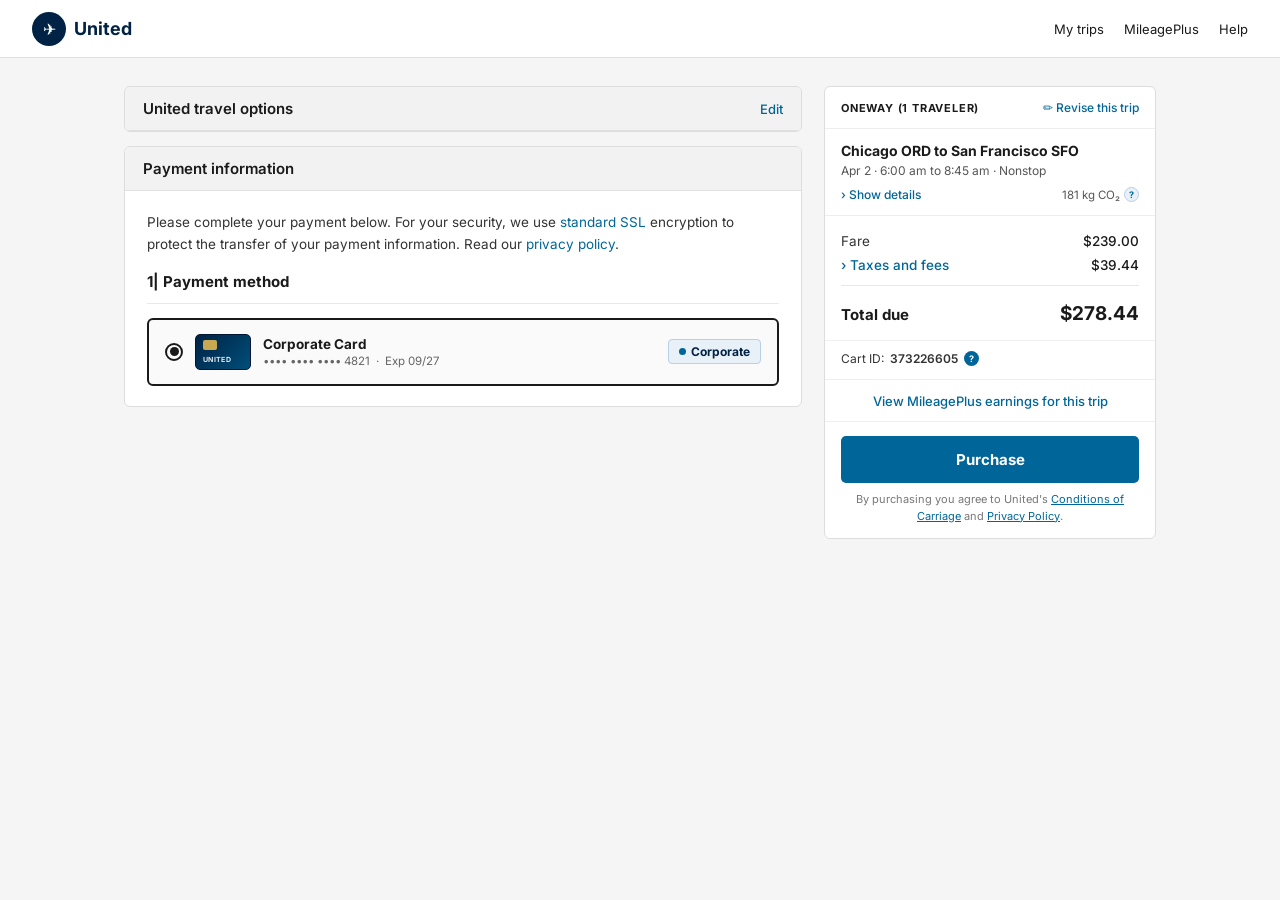
==== commit b3b8e5aa: "Update print statement from 'Hello' to 'Goodbye'" ====
--- a/index.html
+++ b/index.html
@@ -1,1064 +1,311 @@
 <!DOCTYPE html>
 <html lang="en">
 <head>
-  <meta charset="UTF-8" />
-  <meta name="viewport" content="width=device-width, initial-scale=1.0" />
-  <title>United Assistance — Book Flight</title>
-  <link rel="preconnect" href="https://fonts.googleapis.com">
-  <link rel="preconnect" href="https://fonts.gstatic.com" crossorigin>
-  <link href="https://fonts.googleapis.com/css2?family=Syne:wght@400;500;600;700;800&family=DM+Sans:opsz,wght@9..40,300;9..40,400;9..40,500;9..40,600&display=swap" rel="stylesheet">
-  <style>
-    :root {
-      --navy:         #0a1628;
-      --accent:       #2563eb;
-      --accent-hover: #1d4ed8;
-      --accent-glow:  rgba(37,99,235,0.18);
-      --gold:         #fbbf24;
-      --surface:      #ffffff;
-      --surface-2:    #f4f6fb;
-      --surface-3:    #eaeff8;
-      --border:       #dde5f4;
-      --border-2:     #c3cfea;
-      --text-1:       #0d1b35;
-      --text-2:       #4a5778;
-      --text-3:       #8896b3;
-      --green:        #059669;
-      --green-bg:     #ecfdf5;
-      --shadow-sm:    0 1px 3px rgba(10,22,40,0.08);
-      --shadow-md:    0 4px 16px rgba(10,22,40,0.10), 0 2px 6px rgba(10,22,40,0.06);
-      --shadow-lg:    0 12px 40px rgba(10,22,40,0.15);
-      --r:            14px;
-    }
-    *, *::before, *::after { box-sizing: border-box; margin: 0; padding: 0; }
-    html { scroll-behavior: smooth; }
-    body {
-      font-family: 'DM Sans', sans-serif;
-      background: var(--surface-2);
-      color: var(--text-1);
-      min-height: 100vh;
-      overflow-x: hidden;
-    }
-
-    /* ══ HEADER ══ */
-    header {
-      background: var(--navy);
-      position: sticky; top: 0; z-index: 50;
-      border-bottom: 1px solid rgba(255,255,255,0.06);
-    }
-    .header-inner {
-      max-width: 1100px; margin: 0 auto;
-      padding: 0 32px; height: 60px;
-      display: flex; align-items: center; gap: 12px;
-    }
-    .logo {
-      display: flex; align-items: center; gap: 10px; text-decoration: none;
-    }
-    .logo-icon {
-      width: 34px; height: 34px;
-      background: var(--accent);
-      border-radius: 9px;
-      display: flex; align-items: center; justify-content: center;
-      font-size: 16px;
-    }
-    .logo-text {
-      font-family: 'Syne', sans-serif; font-weight: 700; font-size: 17px;
-      color: #fff; letter-spacing: -0.3px;
-    }
-    .logo-text span { color: var(--gold); }
-    .header-right { margin-left: auto; }
-    .ssl-badge {
-      display: flex; align-items: center; gap: 6px;
-      font-size: 12px; color: rgba(255,255,255,0.45); font-weight: 500;
-    }
-
-    /* ══ HERO BANNER ══ */
-    .hero {
-      background: var(--navy);
-      padding: 28px 32px 0;
-      position: relative; overflow: hidden;
-    }
-    .hero::before {
-      content: '';
-      position: absolute; top: -80px; right: -60px;
-      width: 420px; height: 420px;
-      background: radial-gradient(circle, rgba(37,99,235,0.2) 0%, transparent 68%);
-      pointer-events: none;
-    }
-    /* white curved footer of hero */
-    .hero::after {
-      content: '';
-      position: absolute; bottom: 0; left: 0; right: 0;
-      height: 44px;
-      background: var(--surface-2);
-      border-radius: 22px 22px 0 0;
-    }
-    .hero-inner {
-      max-width: 1100px; margin: 0 auto;
-      position: relative; z-index: 1;
-    }
-
-    /* breadcrumb */
-    .breadcrumb {
-      display: flex; align-items: center; gap: 8px;
-      font-size: 12px; color: rgba(255,255,255,0.4); font-weight: 500;
-      margin-bottom: 20px;
-    }
-    .breadcrumb .sep { opacity: 0.3; }
-    .breadcrumb .cur { color: rgba(255,255,255,0.82); font-weight: 600; }
-
-    /* ── the frosted card ── */
-    .route-card {
-      background: rgba(255,255,255,0.05);
-      border: 1px solid rgba(255,255,255,0.10);
-      border-radius: 16px 16px 0 0;
-      padding: 26px 32px 20px;
-    }
-
-    /* top row: airports | price */
-    .rc-top {
-      display: flex;
-      align-items: center;
-      gap: 24px;
-    }
-
-    /* ─ airports + arrow ─ */
-    .rc-route {
-      display: flex;
-      align-items: center;
-      gap: 0;
-      flex: 0 0 auto;   /* don't stretch */
-    }
-
-    .rc-airport {}
-
-    .rc-iata {
-      font-family: 'Syne', sans-serif;
-      font-size: 46px; font-weight: 800;
-      color: #fff; line-height: 1;
-      letter-spacing: -1.5px;
-      white-space: nowrap;
-    }
-
-    .rc-time {
-      font-size: 12px; font-weight: 500;
-      color: rgba(255,255,255,0.5);
-      margin-top: 5px;
-      white-space: nowrap;
-    }
-
-    /* dashed line between airports */
-    .rc-arrow {
-      display: flex; flex-direction: column;
-      align-items: center; gap: 5px;
-      width: 150px; flex-shrink: 0;
-      padding: 0 16px;
-    }
-    .rc-arrow svg { width: 100%; height: 12px; display: block; overflow: visible; }
-    .rc-arrow-label {
-      font-size: 10.5px; font-weight: 500;
-      color: rgba(255,255,255,0.38);
-      white-space: nowrap;
-    }
-
-    /* spacer pushes price to right */
-    .rc-spacer { flex: 1; min-width: 0; }
-
-    /* price block */
-    .rc-price {
-      flex-shrink: 0;
-      text-align: right;
-      border-left: 1px solid rgba(255,255,255,0.12);
-      padding-left: 28px;
-    }
-    .rc-price-label {
-      font-size: 10px; font-weight: 600;
-      color: rgba(255,255,255,0.38);
-      text-transform: uppercase; letter-spacing: 0.7px;
-      margin-bottom: 6px;
-      white-space: nowrap;
-    }
-    .rc-price-amount {
-      font-family: 'Syne', sans-serif;
-      font-size: 36px; font-weight: 800;
-      color: #fff; line-height: 1;
-      letter-spacing: -1px; white-space: nowrap;
-    }
-    .rc-price-amount sup {
-      font-size: 17px; font-weight: 600;
-      vertical-align: super; margin-right: 1px;
-    }
-    .rc-price-sub {
-      font-size: 10.5px; color: rgba(255,255,255,0.32);
-      margin-top: 5px;
-    }
-
-    /* meta chips row */
-    .rc-meta {
-      display: flex; align-items: center;
-      flex-wrap: wrap; gap: 0;
-      margin-top: 18px; padding-top: 16px;
-      border-top: 1px solid rgba(255,255,255,0.08);
-    }
-    .rc-chip {
-      display: flex; align-items: center; gap: 6px;
-      font-size: 11.5px; color: rgba(255,255,255,0.48);
-      font-weight: 500; white-space: nowrap;
-      padding: 3px 16px;
-      border-right: 1px solid rgba(255,255,255,0.09);
-    }
-    .rc-chip:first-child { padding-left: 0; }
-    .rc-chip:last-child  { border-right: none; }
-    .rc-dot { width: 6px; height: 6px; border-radius: 50%; background: #10b981; flex-shrink: 0; }
-    .rc-dot.gold { background: var(--gold); }
-
-    /* ══ MAIN LAYOUT ══ */
-    main {
-      max-width: 1100px; margin: 0 auto;
-      padding: 28px 32px 64px;
-      display: grid;
-      grid-template-columns: 1fr 332px;
-      gap: 24px;
-      align-items: start;
-    }
-
-    /* ── form col ── */
-    #form-col { min-width: 0; }
-
-    .f-section {
-      background: var(--surface);
-      border-radius: var(--r);
-      box-shadow: var(--shadow-md);
-      border: 1px solid var(--border);
-      overflow: hidden;
-      margin-bottom: 18px;
-      animation: fadeUp .35s ease both;
-    }
-    .f-section:nth-child(2) { animation-delay: .07s; }
-    .f-section:nth-child(3) { animation-delay: .14s; }
-    @keyframes fadeUp {
-      from { opacity:0; transform:translateY(14px); }
-      to   { opacity:1; transform:translateY(0); }
-    }
-
-    .f-header {
-      padding: 18px 26px;
-      border-bottom: 1px solid var(--border);
-      display: flex; align-items: center; gap: 12px;
-    }
-    .f-num {
-      width: 27px; height: 27px;
-      background: var(--accent); color: #fff;
-      border-radius: 8px; font-size: 13px; font-weight: 700;
-      font-family: 'Syne', sans-serif;
-      display: flex; align-items: center; justify-content: center;
-      flex-shrink: 0;
-    }
-    .f-title  { font-family: 'Syne', sans-serif; font-size: 15px; font-weight: 700; color: var(--text-1); }
-    .f-sub    { font-size: 12px; color: var(--text-3); margin-top: 1px; }
-
-    .f-body { padding: 22px 26px; }
-
-    .f-grid {
-      display: grid;
-      grid-template-columns: 1fr 1fr;
-      gap: 14px;
-    }
-
-    .field { display: flex; flex-direction: column; gap: 5px; }
-    .field.full { grid-column: 1 / -1; }
-
-    label {
-      font-size: 11.5px; font-weight: 600;
-      color: var(--text-2);
-      text-transform: uppercase; letter-spacing: 0.35px;
-    }
-
-    .inp-wrap { position: relative; }
-    .inp-icon {
-      position: absolute; left: 13px; top: 50%;
-      transform: translateY(-50%);
-      color: var(--text-3); pointer-events: none;
-      display: flex; align-items: center;
-    }
-
-    input, select {
-      width: 100%; padding: 11px 13px;
-      border: 1.5px solid var(--border);
-      border-radius: 9px;
-      font-size: 14px; font-family: 'DM Sans', sans-serif;
-      color: var(--text-1); background: var(--surface);
-      outline: none;
-      transition: border-color .18s, box-shadow .18s;
-      -webkit-appearance: none; appearance: none;
-    }
-    input.icon, select.icon { padding-left: 38px; }
-    input:focus, select:focus {
-      border-color: var(--accent);
-      box-shadow: 0 0 0 3px var(--accent-glow);
-    }
-    input::placeholder { color: var(--text-3); font-weight: 400; }
-
-    select {
-      background-image: url("data:image/svg+xml,%3Csvg xmlns='http://www.w3.org/2000/svg' width='12' height='8'%3E%3Cpath d='M1 1l5 5 5-5' stroke='%238896b3' stroke-width='1.6' stroke-linecap='round' stroke-linejoin='round' fill='none'/%3E%3C/svg%3E");
-      background-repeat: no-repeat;
-      background-position: right 13px center;
-      padding-right: 34px; cursor: pointer;
-    }
-
-    .f-hint { font-size: 11px; color: var(--text-3); margin-top: 2px; }
-
-    .f-divider {
-      grid-column: 1 / -1;
-      display: flex; align-items: center; gap: 10px;
-      margin: 4px 0;
-    }
-    .f-divider::before, .f-divider::after {
-      content: ''; flex: 1; height: 1px; background: var(--border);
-    }
-    .f-divider span {
-      font-size: 10.5px; font-weight: 700; text-transform: uppercase;
-      letter-spacing: 0.6px; color: var(--text-3); white-space: nowrap;
-    }
-
-    /* card brands */
-    .card-brands { display: flex; gap: 6px; margin-bottom: 14px; }
-    .cb {
-      height: 24px; padding: 3px 9px;
-      border: 1.5px solid var(--border);
-      border-radius: 5px; font-size: 10px; font-weight: 800;
-      display: flex; align-items: center;
-    }
-    .cb.visa  { color:#1a1f71; background:#f0f2fb; border-color:#c8d0ef; }
-    .cb.mc    { color:#eb001b; background:#fff5f5; border-color:#f8cdd0; }
-    .cb.amex  { color:#2E77BC; background:#f0f6ff; border-color:#c8dcf0; }
-    .cb.disc  { color:#f76010; background:#fff8f5; border-color:#fcd0b8; }
-
-    /* preference buttons */
-    .pref-grid { display: grid; grid-template-columns: 1fr 1fr; gap: 9px; }
-    .pref-btn {
-      display: flex; align-items: center; gap: 8px;
-      padding: 10px 13px;
-      border: 1.5px solid var(--border); border-radius: 9px;
-      font: 500 13px 'DM Sans', sans-serif;
-      color: var(--text-2); background: var(--surface);
-      cursor: pointer; transition: all .15s; text-align: left;
-    }
-    .pref-btn:hover { border-color: var(--accent); color: var(--accent); background: var(--accent-glow); }
-    .pref-btn.active { border-color: var(--accent); color: var(--accent); background: var(--accent-glow); }
-    .pref-icon { font-size: 15px; }
-
-    /* submit bar */
-    .submit-bar {
-      background: var(--surface);
-      border-radius: var(--r);
-      border: 1px solid var(--border);
-      box-shadow: var(--shadow-md);
-      padding: 22px 26px;
-      margin-bottom: 18px;
-    }
-    .submit-btn {
-      width: 100%; padding: 15px 24px;
-      background: var(--accent); color: #fff; border: none;
-      border-radius: 10px;
-      font: 700 15px 'Syne', sans-serif;
-      letter-spacing: 0.2px; cursor: pointer;
-      display: flex; align-items: center; justify-content: center; gap: 9px;
-      transition: background .2s, transform .1s, box-shadow .2s;
-      position: relative; overflow: hidden;
-    }
-    .submit-btn::before {
-      content: '';
-      position: absolute; inset: 0;
-      background: linear-gradient(to bottom, rgba(255,255,255,0.08), transparent);
-    }
-    .submit-btn:hover { background: var(--accent-hover); box-shadow: 0 6px 20px rgba(37,99,235,0.32); transform: translateY(-1px); }
-    .submit-btn:active { transform: none; }
-    .submit-note {
-      display: flex; align-items: center; justify-content: center; gap: 6px;
-      margin-top: 10px; font-size: 11.5px; color: var(--text-3);
-    }
-
-    /* ══ SIDEBAR ══ */
-    .sidebar { position: sticky; top: 76px; min-width: 0; }
-
-    .sb-card {
-      background: var(--surface);
-      border-radius: var(--r);
-      box-shadow: var(--shadow-md);
-      border: 1px solid var(--border);
-      overflow: hidden;
-      margin-bottom: 14px;
-    }
-
-    /* dark header of sidebar card */
-    .sb-head {
-      background: var(--navy);
-      padding: 18px 20px 20px;
-      position: relative; overflow: hidden;
-    }
-    .sb-head::before {
-      content: '';
-      position: absolute; top: -40px; right: -40px;
-      width: 160px; height: 160px;
-      background: radial-gradient(circle, rgba(37,99,235,0.28) 0%, transparent 70%);
-    }
-
-    /* airline row */
-    .sb-airline {
-      display: flex; align-items: center; gap: 10px;
-      margin-bottom: 14px; position: relative;
-    }
-    .sb-airline-icon {
-      width: 32px; height: 32px;
-      background: rgba(255,255,255,0.1);
-      border-radius: 7px;
-      display: flex; align-items: center; justify-content: center;
-      font-size: 15px; flex-shrink: 0;
-    }
-    .sb-airline-name { font-size: 12px; color: rgba(255,255,255,0.6); }
-    .sb-flight-num   { font-family: 'Syne', sans-serif; font-size: 15px; font-weight: 700; color: #fff; }
-
-    /* route row inside sidebar */
-    .sb-route {
-      display: flex; align-items: center; gap: 0;
-      position: relative;
-    }
-    .sb-iata {
-      font-family: 'Syne', sans-serif;
-      font-size: 26px; font-weight: 800;
-      color: #fff; letter-spacing: -0.5px;
-      flex-shrink: 0;
-    }
-    .sb-mid {
-      flex: 1; min-width: 0;
-      display: flex; flex-direction: column;
-      align-items: center; gap: 3px;
-      padding: 0 10px;
-    }
-    .sb-arrow-line {
-      width: 100%; height: 1px;
-      background: rgba(255,255,255,0.18);
-      position: relative;
-    }
-    .sb-arrow-line::after {
-      content: '';
-      position: absolute; right: -1px; top: 50%;
-      transform: translateY(-50%);
-      border: 4px solid transparent;
-      border-left-color: rgba(255,255,255,0.3);
-    }
-    .sb-times {
-      display: flex; width: 100%;
-      justify-content: space-between;
-    }
-    .sb-t { font-size: 10px; color: rgba(255,255,255,0.4); white-space: nowrap; }
-
-    /* sidebar detail rows */
-    .sb-body { padding: 16px 20px; }
-    .sb-row {
-      display: flex; align-items: center;
-      justify-content: space-between;
-      padding: 8px 0;
-      border-bottom: 1px solid var(--border);
-      font-size: 13px;
-    }
-    .sb-row:last-child { border-bottom: none; }
-    .sb-key { color: var(--text-3); display: flex; align-items: center; gap: 6px; }
-    .sb-val { font-weight: 600; color: var(--text-1); text-align: right; }
-    .sb-val.green { color: var(--green); }
-    .sb-val.blue  { color: var(--accent); }
-
-    .status-dot {
-      display: inline-flex; align-items: center; gap: 5px;
-      background: var(--green-bg); color: var(--green);
-      border-radius: 20px; padding: 3px 9px;
-      font-size: 11px; font-weight: 600;
-    }
-    .status-dot::before {
-      content: ''; width: 6px; height: 6px;
-      border-radius: 50%; background: var(--green);
-    }
-
-    /* price summary */
-    .sb-price-head {
-      padding: 14px 20px 0;
-      border-bottom: 1px solid var(--border);
-    }
-    .sb-price-head-txt {
-      font-family: 'Syne', sans-serif; font-size: 13.5px; font-weight: 700;
-      color: var(--text-1); padding-bottom: 13px;
-    }
-    .sb-price-body { padding: 14px 20px; }
-    .sb-pline {
-      display: flex; justify-content: space-between;
-      font-size: 13px; color: var(--text-2);
-      margin-bottom: 8px;
-    }
-    .sb-pline.total {
-      font-family: 'Syne', sans-serif; font-size: 15px; font-weight: 700;
-      color: var(--text-1);
-      padding-top: 10px; margin-top: 4px;
-      border-top: 2px solid var(--border);
-      margin-bottom: 0;
-    }
-
-    /* trust bar */
-    .sb-trust {
-      background: var(--surface-2);
-      border-top: 1px solid var(--border);
-      padding: 12px 20px;
-      display: flex; flex-direction: column; gap: 7px;
-    }
-    .sb-trust-item {
-      display: flex; align-items: center; gap: 7px;
-      font-size: 11.5px; color: var(--text-3); font-weight: 500;
-    }
-    .sb-trust-item svg { color: var(--green); flex-shrink: 0; }
-
-    /* help box */
-    .help-box {
-      background: var(--surface);
-      border-radius: var(--r); border: 1px solid var(--border);
-      box-shadow: var(--shadow-sm);
-      padding: 14px 18px; text-align: center;
-    }
-    .help-box b { font-size: 13px; color: var(--text-1); display: block; margin-bottom: 3px; }
-    .help-box small { font-size: 11.5px; color: var(--text-3); display: block; margin-bottom: 9px; }
-    .help-box a {
-      display: inline-flex; align-items: center; gap: 5px;
-      font-size: 13px; font-weight: 600; color: var(--accent); text-decoration: none;
-    }
-
-    /* ══ MODAL ══ */
-    #overlay {
-      display: none; position: fixed; inset: 0;
-      background: rgba(10,22,40,0.6);
-      backdrop-filter: blur(8px);
-      z-index: 200;
-      align-items: center; justify-content: center; padding: 20px;
-    }
-    #overlay.show { display: flex; }
-
-    .modal {
-      background: var(--surface); border-radius: 20px;
-      max-width: 440px; width: 100%;
-      overflow: hidden; box-shadow: var(--shadow-lg);
-      animation: pop .3s cubic-bezier(.34,1.56,.64,1) both;
-    }
-    @keyframes pop {
-      from { transform: scale(.88) translateY(20px); opacity: 0; }
-      to   { transform: scale(1) translateY(0); opacity: 1; }
-    }
-    .modal-top {
-      background: var(--navy); padding: 36px 36px 28px;
-      text-align: center; position: relative; overflow: hidden;
-    }
-    .modal-top::before {
-      content: ''; position: absolute; top: -50px; left: 50%;
-      transform: translateX(-50%);
-      width: 260px; height: 260px;
-      background: radial-gradient(circle, rgba(37,99,235,0.28) 0%, transparent 70%);
-    }
-    .modal-check {
-      width: 68px; height: 68px;
-      background: linear-gradient(135deg, #059669, #10b981);
-      border-radius: 50%;
-      display: flex; align-items: center; justify-content: center;
-      margin: 0 auto 16px; font-size: 28px;
-      position: relative; box-shadow: 0 0 0 10px rgba(5,150,105,0.15);
-    }
-    .modal-h { font-family: 'Syne', sans-serif; font-size: 22px; font-weight: 800; color: #fff; margin-bottom: 5px; }
-    .modal-s { font-size: 13px; color: rgba(255,255,255,0.45); }
-    .modal-body { padding: 26px 36px 32px; }
-    .pnr-box {
-      background: var(--surface-2); border: 1.5px dashed var(--border-2);
-      border-radius: 10px; padding: 16px; text-align: center; margin-bottom: 22px;
-    }
-    .pnr-label { font-size: 10px; font-weight: 700; text-transform: uppercase; letter-spacing: 1px; color: var(--text-3); margin-bottom: 8px; }
-    .pnr-code { font-family: 'Syne', sans-serif; font-size: 32px; font-weight: 800; color: var(--navy); letter-spacing: 6px; }
-    .m-row {
-      display: flex; justify-content: space-between;
-      font-size: 13px; padding: 8px 0;
-      border-bottom: 1px solid var(--border);
-    }
-    .m-row:last-of-type { border-bottom: none; }
-    .m-key { color: var(--text-3); }
-    .m-val { font-weight: 600; color: var(--text-1); }
-    .modal-btns { display: flex; gap: 9px; margin-top: 22px; }
-    .mbtn {
-      flex: 1; padding: 12px; border-radius: 9px;
-      font: 600 14px 'DM Sans', sans-serif; border: none; cursor: pointer;
-      transition: all .15s;
-    }
-    .mbtn.pri { background: var(--accent); color: #fff; }
-    .mbtn.pri:hover { background: var(--accent-hover); }
-    .mbtn.sec { background: var(--surface-3); color: var(--text-2); }
-    .mbtn.sec:hover { background: var(--border); }
-
-    /* ══ RESPONSIVE ══ */
-    @media (max-width: 860px) {
-      main { grid-template-columns: 1fr; }
-      .sidebar { position: static; }
-    }
-    @media (max-width: 600px) {
-      .rc-top { flex-wrap: wrap; }
-      .rc-price { border-left: none; border-top: 1px solid rgba(255,255,255,0.12); padding-left: 0; padding-top: 14px; margin-left: 0; width: 100%; text-align: left; }
-      .rc-iata { font-size: 34px; }
-      .rc-arrow { width: 110px; }
-      .f-grid { grid-template-columns: 1fr; }
-      .field.full { grid-column: 1; }
-      .pref-grid { grid-template-columns: 1fr; }
-      main { padding: 20px 16px 56px; }
-      .hero { padding: 22px 16px 0; }
-      .route-card { padding: 20px 18px 16px; }
-    }
-  </style>
+<meta charset="UTF-8">
+<meta name="viewport" content="width=device-width, initial-scale=1.0">
+<title>United Airlines – Checkout</title>
+<link href="https://fonts.googleapis.com/css2?family=Inter:wght@400;500;600;700&display=swap" rel="stylesheet">
+<style>
+  *, *::before, *::after { box-sizing: border-box; margin: 0; padding: 0; }
+  body { font-family: 'Inter', 'Helvetica Neue', Arial, sans-serif; background: #f5f5f5; color: #1a1a1a; font-size: 14px; min-height: 100vh; }
+
+  /* ── HEADER ── */
+  .ua-header { background: #fff; border-bottom: 1px solid #e0e0e0; padding: 0 32px; height: 58px; display: flex; align-items: center; justify-content: space-between; }
+  .ua-logo { display: flex; align-items: center; gap: 8px; text-decoration: none; }
+  .ua-globe { width: 34px; height: 34px; background: #002244; border-radius: 50%; display: flex; align-items: center; justify-content: center; color: #fff; font-size: 16px; }
+  .ua-wordmark { font-size: 18px; font-weight: 700; color: #002244; }
+  .ua-nav { display: flex; gap: 20px; }
+  .ua-nav a { color: #1a1a1a; font-size: 13px; text-decoration: none; }
+  .ua-nav a:hover { text-decoration: underline; }
+
+  /* ── LAYOUT ── */
+  .page { max-width: 1080px; margin: 28px auto; padding: 0 24px; display: grid; grid-template-columns: 1fr 332px; gap: 22px; align-items: start; }
+
+  /* ── BLOCKS ── */
+  .block { background: #fff; border: 1px solid #ddd; border-radius: 6px; margin-bottom: 14px; overflow: hidden; }
+  .block-header { background: #f2f2f2; border-bottom: 1px solid #e0e0e0; padding: 12px 18px; display: flex; align-items: center; justify-content: space-between; }
+  .block-title { font-size: 15px; font-weight: 600; color: #1a1a1a; }
+  .edit-lnk { color: #006699; font-size: 13px; font-weight: 500; text-decoration: none; cursor: pointer; }
+  .edit-lnk:hover { text-decoration: underline; }
+  .block-body { padding: 20px 22px; }
+
+  /* ── PAYMENT INTRO ── */
+  .pay-intro { font-size: 13.5px; color: #333; line-height: 1.65; margin-bottom: 16px; }
+  .pay-intro a { color: #006699; text-decoration: none; }
+  .pay-intro a:hover { text-decoration: underline; }
+
+  /* ── STEP LABEL ── */
+  .step-lbl { font-size: 15px; font-weight: 700; color: #1a1a1a; padding-bottom: 12px; border-bottom: 1px solid #e8e8e8; margin-bottom: 14px; }
+
+  /* ── CORPORATE CARD OPTION ── */
+  .pay-opt {
+    border: 2px solid #1a1a1a;
+    border-radius: 6px;
+    padding: 14px 16px;
+    display: flex;
+    align-items: center;
+    gap: 12px;
+    background: #fafafa;
+  }
+  .pay-radio { width: 18px; height: 18px; border-radius: 50%; border: 2px solid #1a1a1a; flex-shrink: 0; display: flex; align-items: center; justify-content: center; }
+  .pay-dot { width: 9px; height: 9px; border-radius: 50%; background: #1a1a1a; }
+  .pay-lbl { font-size: 13.5px; font-weight: 600; flex: 1; color: #1a1a1a; }
+  .pay-end { display: flex; align-items: center; gap: 8px; flex-shrink: 0; }
+
+  /* Corporate card visual */
+  .corp-card-img {
+    width: 56px; height: 36px;
+    background: linear-gradient(135deg, #002244 0%, #004f7a 100%);
+    border-radius: 5px;
+    display: flex; flex-direction: column; align-items: flex-start; justify-content: space-between;
+    padding: 5px 7px;
+    border: 1px solid #001633;
+    flex-shrink: 0;
+  }
+  .corp-card-img .chip { width: 14px; height: 10px; background: #c8a850; border-radius: 2px; }
+  .corp-card-img .card-label { font-size: 7px; color: #fff; font-weight: 700; letter-spacing: .3px; opacity: .9; }
+
+  .corp-badge {
+    display: inline-flex; align-items: center; gap: 5px;
+    background: #e8f0f8; border: 1px solid #b8d0e8;
+    border-radius: 4px; padding: 4px 10px;
+    font-size: 12px; font-weight: 700; color: #002244;
+  }
+  .corp-badge .dot { width: 7px; height: 7px; border-radius: 50%; background: #006699; }
+
+  .corp-info { flex: 1; }
+  .corp-name { font-size: 13.5px; font-weight: 700; color: #1a1a1a; margin-bottom: 2px; }
+  .corp-sub { font-size: 11.5px; color: #666; }
+
+  /* ── SIDEBAR ── */
+  .sb-card { background: #fff; border: 1px solid #ddd; border-radius: 6px; overflow: hidden; }
+  .sb-head { padding: 13px 16px; display: flex; align-items: center; justify-content: space-between; border-bottom: 1px solid #eee; }
+  .sb-type { font-size: 11px; font-weight: 700; letter-spacing: .8px; text-transform: uppercase; color: #1a1a1a; }
+  .revise { color: #006699; font-size: 12px; font-weight: 500; display: flex; align-items: center; gap: 3px; cursor: pointer; text-decoration: none; }
+  .revise:hover { text-decoration: underline; }
+
+  .sb-flight { padding: 13px 16px; border-bottom: 1px solid #eee; }
+  .sb-route { font-size: 14px; font-weight: 700; margin-bottom: 4px; }
+  .sb-details { font-size: 12px; color: #555; margin-bottom: 9px; }
+  .sb-ffoot { display: flex; justify-content: space-between; align-items: center; }
+  .show-det { color: #006699; font-size: 12px; font-weight: 500; cursor: pointer; }
+  .show-det:hover { text-decoration: underline; }
+  .co2 { font-size: 11.5px; color: #555; display: flex; align-items: center; gap: 4px; }
+  .co2-q { width: 15px; height: 15px; border-radius: 50%; background: #e8f0f8; border: 1px solid #b8d0e8; display: flex; align-items: center; justify-content: center; font-size: 9px; color: #006699; font-weight: 700; cursor: pointer; }
+
+  .sb-prices { padding: 13px 16px; }
+  .pr { display: flex; justify-content: space-between; font-size: 13.5px; padding: 4px 0; }
+  .pr .pl { color: #333; }
+  .pr .pv { font-weight: 500; }
+  .pr.tax .pl { color: #006699; font-weight: 500; cursor: pointer; }
+  .pr.tax .pl::before { content: '› '; }
+  .pr-line { border: none; border-top: 1px solid #e8e8e8; margin: 8px 0; }
+  .pr-total { display: flex; justify-content: space-between; align-items: baseline; padding: 8px 0 2px; }
+  .pr-total .ptl { font-size: 15px; font-weight: 700; }
+  .pr-total .ptv { font-size: 19px; font-weight: 700; }
+
+  .sb-cart { padding: 10px 16px 13px; display: flex; align-items: center; gap: 6px; font-size: 12px; color: #333; border-top: 1px solid #f0f0f0; }
+  .sb-cart-id { font-weight: 600; }
+  .info-c { width: 15px; height: 15px; border-radius: 50%; background: #006699; color: #fff; font-size: 9px; font-weight: 700; display: flex; align-items: center; justify-content: center; cursor: pointer; flex-shrink: 0; }
+
+  .sb-mp { padding: 12px 16px; border-top: 1px solid #eee; text-align: center; }
+  .sb-mp a { color: #006699; font-size: 13px; font-weight: 500; text-decoration: none; }
+  .sb-mp a:hover { text-decoration: underline; }
+
+  .sb-buy { padding: 14px 16px; border-top: 1px solid #eee; }
+  .buy-btn { width: 100%; background: #006699; color: #fff; border: none; padding: 14px; font-size: 15px; font-weight: 700; border-radius: 5px; cursor: pointer; font-family: inherit; transition: background .18s; }
+  .buy-btn:hover { background: #004f7a; }
+  .buy-disc { font-size: 11px; color: #777; text-align: center; margin-top: 8px; line-height: 1.5; }
+  .buy-disc a { color: #006699; }
+
+  /* ── CONFIRM ── */
+  .confirm-page { min-height: 100vh; background: #f5f5f5; display: flex; flex-direction: column; align-items: center; justify-content: center; padding: 40px 16px; }
+  .confirm-box { background: #fff; border-radius: 10px; padding: 38px; max-width: 500px; width: 100%; text-align: center; box-shadow: 0 4px 24px rgba(0,0,0,.08); }
+
+  @media (max-width: 780px) { .page { grid-template-columns: 1fr; } }
+</style>
 </head>
 <body>
 
-<!-- ══ HEADER ══ -->
-<header>
-  <div class="header-inner">
-    <a class="logo" href="#">
-      <div class="logo-icon">✈</div>
-      <div class="logo-text">United <span>Assistance</span></div>
-    </a>
-    <div class="header-right">
-      <div class="ssl-badge">
-        <svg width="13" height="14" fill="none" stroke="currentColor" stroke-width="2" viewBox="0 0 24 24"><path d="M12 22s8-4 8-10V5l-8-3-8 3v7c0 6 8 10 8 10z"/></svg>
-        256-bit SSL Encrypted
-      </div>
-    </div>
+<!-- HEADER -->
+<header class="ua-header">
+  <a class="ua-logo" href="#">
+    <div class="ua-globe">✈</div>
+    <span class="ua-wordmark">United</span>
+  </a>
+  <div class="ua-nav">
+    <a href="#">My trips</a>
+    <a href="#">MileagePlus</a>
+    <a href="#">Help</a>
   </div>
 </header>
 
-<!-- ══ HERO ══ -->
-<div class="hero">
-  <div class="hero-inner">
-    <div class="breadcrumb">
-      <span>Search Results</span><span class="sep">›</span>
-      <span>Select Flight</span><span class="sep">›</span>
-      <span class="cur">Book Flight</span>
-    </div>
-    <div class="route-card" id="route-card"><!-- JS fills this --></div>
-  </div>
-</div>
-
-<!-- ══ MAIN ══ -->
-<main>
-  <div id="form-col"><!-- JS fills this --></div>
-  <aside class="sidebar" id="sidebar"><!-- JS fills this --></aside>
-</main>
-
-<!-- ══ MODAL ══ -->
-<div id="overlay">
-  <div class="modal">
-    <div class="modal-top">
-      <div class="modal-check">✓</div>
-      <div class="modal-h">Booking Confirmed!</div>
-      <div class="modal-s">Your reservation is secured</div>
-    </div>
-    <div class="modal-body">
-      <div class="pnr-box">
-        <div class="pnr-label">Booking Reference</div>
-        <div class="pnr-code" id="pnr-code"></div>
-      </div>
-      <div id="modal-details"></div>
-      <div class="modal-btns">
-        <button class="mbtn sec" onclick="closeModal()">Close</button>
-        <button class="mbtn pri">Download E-Ticket</button>
-      </div>
-    </div>
-  </div>
-</div>
-
-<script>
-/* ── URL params ── */
-const P   = new URLSearchParams(location.search);
-const gp  = k => P.get(k) || "";
-
-/* Use short IATA only — strip anything in parentheses or before slash */
-const rawOrigin = gp("origin")      || "EWR";
-const rawDest   = gp("destination") || "LAX";
-
-/* Extract 3-letter IATA code if full name like "Newark (EWR)" was passed */
-function extractIATA(str) {
-  const m = str.match(/\b([A-Z]{3})\b/g);
-  /* prefer the last 3-letter token (most likely the code) */
-  return m ? m[m.length - 1] : str.slice(0, 3).toUpperCase();
-}
-
-const origin      = extractIATA(rawOrigin);
-const destination = extractIATA(rawDest);
-const airline     = gp("airline")   || "United Airlines";
-const flight      = gp("flight")    || "UA302";
-const departure   = gp("departure") || "2025-04-15T14:00:00";
-const arrival     = gp("arrival")   || "2025-04-15T17:30:00";
-const duration    = gp("duration")  || "330";
-const price       = gp("price")     || "345.00";
-const seats       = gp("seats")     || "35";
-const aircraft    = gp("aircraft")  || "Boeing 787-9";
-const status      = gp("status")    || "On Time";
-const meeting     = gp("meeting")   || "";
-
-/* ── helpers ── */
-const fmtTime = s => {
-  try { return new Date(s).toLocaleTimeString("en-US",{hour:"2-digit",minute:"2-digit",hour12:true}); }
-  catch { return s; }
-};
-const fmtDate = s => {
-  try { return new Date(s).toLocaleDateString("en-US",{weekday:"short",month:"short",day:"numeric"}); }
-  catch { return s; }
-};
-const fmtDur = m => { const h=Math.floor(m/60),mn=m%60; return `${h}h ${mn}m`; };
-const fmtP   = v => parseFloat(v).toFixed(2);
-
-/* ── HERO ── */
-document.getElementById("route-card").innerHTML = `
-  <div class="rc-top">
-    <div class="rc-route">
-      <div class="rc-airport">
-        <div class="rc-iata">${origin}</div>
-        <div class="rc-time">${fmtTime(departure)}</div>
-      </div>
-      <div class="rc-arrow">
-        <svg viewBox="0 0 120 12" fill="none" xmlns="http://www.w3.org/2000/svg">
-          <line x1="2" y1="6" x2="108" y2="6" stroke="rgba(255,255,255,0.22)" stroke-width="1.4" stroke-dasharray="5 4"/>
-          <polygon points="108,2 120,6 108,10" fill="rgba(255,255,255,0.38)"/>
-          <circle cx="6" cy="6" r="2.5" fill="rgba(255,255,255,0.45)"/>
-        </svg>
-        <div class="rc-arrow-label">${fmtDur(parseInt(duration))} · Non-stop</div>
-      </div>
-      <div class="rc-airport">
-        <div class="rc-iata">${destination}</div>
-        <div class="rc-time">${fmtTime(arrival)}</div>
-      </div>
-    </div>
-    <div class="rc-spacer"></div>
-    <div class="rc-price">
-      <div class="rc-price-label">Economy · Per Person</div>
-      <div class="rc-price-amount"><sup>$</sup>${fmtP(price)}</div>
-      <div class="rc-price-sub">taxes &amp; fees included</div>
-    </div>
-  </div>
-  <div class="rc-meta">
-    <div class="rc-chip"><div class="rc-dot"></div>${status}</div>
-    <div class="rc-chip">✈ ${flight} · ${airline}</div>
-    <div class="rc-chip">🛫 ${aircraft}</div>
-    <div class="rc-chip"><div class="rc-dot gold"></div>${seats} seats left</div>
-    <div class="rc-chip">📅 ${fmtDate(departure)}</div>
-  </div>
-`;
-
-/* ── FORM COL ── */
-document.getElementById("form-col").innerHTML = `
-
-  <!-- 1 · Passenger -->
-  <div class="f-section">
-    <div class="f-header">
-      <div class="f-num">1</div>
-      <div>
-        <div class="f-title">Passenger Information</div>
-        <div class="f-sub">Enter details exactly as on your travel document</div>
-      </div>
-    </div>
-    <div class="f-body">
-      <div class="f-grid">
-        <div class="field">
-          <label for="fn">First Name</label>
-          <div class="inp-wrap">
-            <div class="inp-icon">
-              <svg width="14" height="14" fill="none" stroke="currentColor" stroke-width="2" viewBox="0 0 24 24"><path d="M20 21v-2a4 4 0 00-4-4H8a4 4 0 00-4 4v2"/><circle cx="12" cy="7" r="4"/></svg>
-            </div>
-            <input id="fn" type="text" class="icon" placeholder="John" required />
+<!-- PAGE -->
+<div class="page">
+
+  <!-- ═══ LEFT ═══ -->
+  <div>
+
+    <!-- United travel options -->
+    <div class="block">
+      <div class="block-header">
+        <span class="block-title">United travel options</span>
+        <a class="edit-lnk" href="#">Edit</a>
+      </div>
+    </div>
+
+    <!-- Payment information -->
+    <div class="block">
+      <div class="block-header">
+        <span class="block-title">Payment information</span>
+      </div>
+      <div class="block-body">
+
+        <p class="pay-intro">
+          Please complete your payment below. For your security, we use
+          <a href="#">standard SSL</a> encryption to protect the transfer of your
+          payment information. Read our <a href="#">privacy policy</a>.
+        </p>
+
+        <div class="step-lbl">1| Payment method</div>
+
+        <!-- Corporate Card — single option, pre-selected -->
+        <div class="pay-opt">
+          <div class="pay-radio"><div class="pay-dot"></div></div>
+          <div class="corp-card-img">
+            <div class="chip"></div>
+            <div class="card-label">UNITED</div>
+          </div>
+          <div class="corp-info">
+            <div class="corp-name">Corporate Card</div>
+            <div class="corp-sub">•••• •••• •••• <span id="corpLast">4821</span> &nbsp;·&nbsp; Exp <span id="corpExp">09/27</span></div>
+          </div>
+          <div class="pay-end">
+            <div class="corp-badge"><div class="dot"></div> Corporate</div>
           </div>
         </div>
-        <div class="field">
-          <label for="ln">Last Name</label>
-          <input id="ln" type="text" placeholder="Smith" required />
+
+      </div>
+    </div>
+
+  </div>
+
+  <!-- ═══ RIGHT ═══ -->
+  <div>
+    <div class="sb-card">
+      <div class="sb-head">
+        <span class="sb-type" id="sbType">ONEWAY (1 TRAVELER)</span>
+        <a class="revise" href="#">✏ Revise this trip</a>
+      </div>
+
+      <div class="sb-flight" id="sbFlight"></div>
+      <div class="sb-prices" id="sbPrices"></div>
+
+      <div class="sb-cart">
+        Cart ID: <span class="sb-cart-id" id="cartId"></span>
+        <div class="info-c">?</div>
+      </div>
+
+      <div class="sb-mp">
+        <a href="#">View MileagePlus earnings for this trip</a>
+      </div>
+
+      <div class="sb-buy">
+        <button class="buy-btn" onclick="handlePurchase()">Purchase</button>
+        <p class="buy-disc">By purchasing you agree to United's
+          <a href="#">Conditions of Carriage</a> and <a href="#">Privacy Policy</a>.</p>
+      </div>
+    </div>
+  </div>
+
+</div>
+
+<script>
+// ══════════════════════════════════
+//  MOCK DB
+// ══════════════════════════════════
+const db = [
+  {id:31,fn:"UA201",from:"Chicago (ORD)",   to:"San Francisco (SFO)",dep:"2026-04-02 06:00",arr:"2026-04-02 08:45",dur:285,price:239,seats:60,ac:"Boeing 737-800", status:"Scheduled"},
+  {id:34,fn:"UA301",from:"Newark (EWR)",    to:"Los Angeles (LAX)",  dep:"2026-04-04 07:15",arr:"2026-04-04 10:45",dur:330,price:315,seats:42,ac:"Boeing 757-200", status:"Scheduled"},
+  {id:37,fn:"UA401",from:"Houston (IAH)",   to:"Denver (DEN)",       dep:"2026-04-06 08:00",arr:"2026-04-06 10:45",dur:105,price:149,seats:55,ac:"Boeing 737-800", status:"On Time"},
+  {id:40,fn:"UA501",from:"Seattle (SEA)",   to:"Miami (MIA)",        dep:"2026-04-07 05:30",arr:"2026-04-07 14:15",dur:525,price:348,seats:50,ac:"Boeing 737-900", status:"Scheduled"},
+  {id:43,fn:"UA601",from:"Boston (BOS)",    to:"Washington (IAD)",   dep:"2026-04-09 07:45",arr:"2026-04-09 09:15",dur:90, price:98, seats:48,ac:"Airbus A319",    status:"Scheduled"},
+  {id:32,fn:"UA202",from:"Chicago (ORD)",   to:"San Francisco (SFO)",dep:"2026-04-13 13:30",arr:"2026-04-13 16:15",dur:285,price:265,seats:44,ac:"Boeing 737 MAX", status:"On Time"},
+  {id:35,fn:"UA302",from:"Newark (EWR)",    to:"Los Angeles (LAX)",  dep:"2026-04-15 14:00",arr:"2026-04-15 17:30",dur:330,price:345,seats:35,ac:"Boeing 787-9",   status:"On Time"},
+  {id:38,fn:"UA402",from:"Houston (IAH)",   to:"Denver (DEN)",       dep:"2026-04-16 15:30",arr:"2026-04-16 18:15",dur:105,price:165,seats:40,ac:"Airbus A320",    status:"Scheduled"},
+  {id:41,fn:"UA502",from:"Seattle (SEA)",   to:"Miami (MIA)",        dep:"2026-04-18 11:00",arr:"2026-04-18 19:45",dur:525,price:379,seats:28,ac:"Boeing 787-9",   status:"On Time"},
+  {id:44,fn:"UA602",from:"Boston (BOS)",    to:"Washington (IAD)",   dep:"2026-04-20 12:00",arr:"2026-04-20 13:30",dur:90, price:112,seats:60,ac:"Boeing 737-800", status:"On Time"},
+  {id:33,fn:"UA203",from:"Chicago (ORD)",   to:"San Francisco (SFO)",dep:"2026-04-25 21:00",arr:"2026-04-25 23:45",dur:285,price:219,seats:78,ac:"Airbus A319",    status:"Scheduled"},
+  {id:36,fn:"UA303",from:"Newark (EWR)",    to:"Los Angeles (LAX)",  dep:"2026-04-27 22:30",arr:"2026-04-28 02:00",dur:330,price:289,seats:55,ac:"Boeing 757-200", status:"Scheduled"},
+  {id:39,fn:"UA403",from:"Houston (IAH)",   to:"Denver (DEN)",       dep:"2026-04-28 19:45",arr:"2026-04-28 22:30",dur:105,price:139,seats:70,ac:"Boeing 737 MAX", status:"Delayed"},
+];
+
+// Pick first flight by default (can be changed to accept param/session)
+const f = db[0];
+
+function ap(s){ return (s.match(/\(([^)]+)\)/)||[])[1]||s; }
+function city(s){ return s.replace(/\s*\([^)]+\)/,''); }
+function ft(s){ const d=new Date(s.replace(' ','T')); return d.toLocaleTimeString('en-US',{hour:'numeric',minute:'2-digit',hour12:true}).toLowerCase(); }
+function fd(s){ const d=new Date(s.replace(' ','T')); return d.toLocaleDateString('en-US',{month:'short',day:'numeric'}); }
+
+function render(){
+  const taxes = +(f.price * 0.165).toFixed(2);
+  const total = +(f.price + taxes).toFixed(2);
+
+  document.getElementById('sbFlight').innerHTML = `
+    <div class="sb-route">${city(f.from)} ${ap(f.from)} to ${city(f.to)} ${ap(f.to)}</div>
+    <div class="sb-details">${fd(f.dep)} · ${ft(f.dep)} to ${ft(f.arr)} · Nonstop</div>
+    <div class="sb-ffoot">
+      <span class="show-det">› Show details</span>
+      <span class="co2">181 kg CO₂ <div class="co2-q">?</div></span>
+    </div>
+  `;
+
+  document.getElementById('sbPrices').innerHTML = `
+    <div class="pr"><span class="pl">Fare</span><span class="pv">$${f.price.toFixed(2)}</span></div>
+    <div class="pr tax"><span class="pl">Taxes and fees</span><span class="pv">$${taxes.toFixed(2)}</span></div>
+    <hr class="pr-line">
+    <div class="pr-total"><span class="ptl">Total due</span><span class="ptv">$${total.toFixed(2)}</span></div>
+  `;
+
+  document.getElementById('cartId').textContent = Math.floor(300000000 + Math.random()*99999999);
+}
+
+function handlePurchase(){
+  const taxes = +(f.price*0.165).toFixed(2);
+  const total = +(f.price+taxes).toFixed(2);
+  const conf  = 'UA'+Math.random().toString(36).substr(2,6).toUpperCase();
+
+  document.body.innerHTML = `
+    <div class="confirm-page">
+      <div class="confirm-box">
+        <div style="font-size:52px;margin-bottom:10px">✅</div>
+        <div style="color:#002244;font-size:21px;font-weight:700;margin-bottom:6px">Booking Confirmed!</div>
+        <div style="color:#666;font-size:13px;margin-bottom:22px;line-height:1.6">
+          A confirmation has been sent to your MileagePlus account.
         </div>
-        <div class="field">
-          <label for="em">Email Address</label>
-          <div class="inp-wrap">
-            <div class="inp-icon">
-              <svg width="14" height="14" fill="none" stroke="currentColor" stroke-width="2" viewBox="0 0 24 24"><rect x="2" y="4" width="20" height="16" rx="2"/><path d="M2 8l10 6 10-6"/></svg>
-            </div>
-            <input id="em" type="email" class="icon" placeholder="john@example.com" required />
-          </div>
-          <div class="f-hint">Confirmation will be sent here</div>
-        </div>
-        <div class="field">
-          <label for="ph">Phone Number</label>
-          <div class="inp-wrap">
-            <div class="inp-icon">
-              <svg width="14" height="14" fill="none" stroke="currentColor" stroke-width="2" viewBox="0 0 24 24"><path d="M22 16.92v3a2 2 0 01-2.18 2 19.79 19.79 0 01-8.63-3.07 19.5 19.5 0 01-6-6 19.79 19.79 0 01-3.07-8.67A2 2 0 014.11 2h3a2 2 0 012 1.72 12.84 12.84 0 00.7 2.81 2 2 0 01-.45 2.11L8.09 9.91a16 16 0 006 6l1.27-1.27a2 2 0 012.11-.45 12.84 12.84 0 002.81.7A2 2 0 0122 16.92z"/></svg>
-            </div>
-            <input id="ph" type="tel" class="icon" placeholder="+1 555 000 0000" />
+        <div style="background:#f5f8fc;border:1px solid #d8e8f4;border-radius:8px;padding:18px;text-align:left;margin-bottom:20px;">
+          <div style="font-size:11px;color:#888;text-transform:uppercase;letter-spacing:.8px;margin-bottom:3px">Confirmation Number</div>
+          <div style="font-size:22px;font-weight:800;color:#002244;letter-spacing:3px;margin-bottom:14px">${conf}</div>
+          <hr style="border:none;border-top:1px solid #e0e0e0;margin-bottom:12px">
+          <div style="display:grid;grid-template-columns:1fr 1fr;gap:10px;font-size:13px">
+            <div><div style="color:#888;font-size:11px">Flight</div><div style="font-weight:700">${f.fn}</div></div>
+            <div><div style="color:#888;font-size:11px">Route</div><div style="font-weight:700">${ap(f.from)} → ${ap(f.to)}</div></div>
+            <div><div style="color:#888;font-size:11px">Departure</div><div style="font-weight:700">${fd(f.dep)} · ${ft(f.dep)}</div></div>
+            <div><div style="color:#888;font-size:11px">Aircraft</div><div style="font-weight:700">${f.ac}</div></div>
+            <div><div style="color:#888;font-size:11px">Payment</div><div style="font-weight:700">Corporate Card ••4821</div></div>
+            <div><div style="color:#888;font-size:11px">Total Paid</div><div style="font-weight:700;color:#006699">$${total.toFixed(2)}</div></div>
           </div>
         </div>
-
-        <div class="f-divider"><span>Travel Document</span></div>
-
-        <div class="field">
-          <label for="pp">Passport / National ID</label>
-          <div class="inp-wrap">
-            <div class="inp-icon">
-              <svg width="14" height="14" fill="none" stroke="currentColor" stroke-width="2" viewBox="0 0 24 24"><rect x="3" y="5" width="18" height="14" rx="2"/><circle cx="12" cy="12" r="3"/><path d="M3 9h18M3 15h18"/></svg>
-            </div>
-            <input id="pp" type="text" class="icon" placeholder="A12345678" required />
-          </div>
-        </div>
-        <div class="field">
-          <label for="dob">Date of Birth</label>
-          <input id="dob" type="date" required />
-        </div>
-        <div class="field">
-          <label for="nat">Nationality</label>
-          <select id="nat">
-            <option value="">Select country</option>
-            <option selected>United States</option>
-            <option>United Kingdom</option>
-            <option>Canada</option>
-            <option>Australia</option>
-            <option>Germany</option>
-            <option>France</option>
-            <option>India</option>
-            <option>Japan</option>
-            <option>Singapore</option>
-            <option>UAE</option>
-          </select>
-        </div>
-        <div class="field">
-          <label for="gen">Gender</label>
-          <select id="gen">
-            <option value="">Select</option>
-            <option>Male</option>
-            <option>Female</option>
-            <option>Non-binary</option>
-            <option>Prefer not to say</option>
-          </select>
-        </div>
-      </div>
-    </div>
-  </div>
-
-  <!-- 2 · Preferences -->
-  <div class="f-section">
-    <div class="f-header">
-      <div class="f-num">2</div>
-      <div>
-        <div class="f-title">Flight Preferences</div>
-        <div class="f-sub">Optional — we'll do our best to accommodate</div>
-      </div>
-    </div>
-    <div class="f-body">
-      <label style="display:block;margin-bottom:10px;">Seat Preference</label>
-      <div class="pref-grid" style="margin-bottom:18px;">
-        <button class="pref-btn" onclick="togglePref(this,'seat')"><span class="pref-icon">🪟</span> Window</button>
-        <button class="pref-btn" onclick="togglePref(this,'seat')"><span class="pref-icon">🚶</span> Aisle</button>
-        <button class="pref-btn" onclick="togglePref(this,'seat')"><span class="pref-icon">💺</span> Middle</button>
-        <button class="pref-btn" onclick="togglePref(this,'seat')"><span class="pref-icon">📏</span> Extra Legroom</button>
-      </div>
-      <label style="display:block;margin-bottom:10px;">Meal Preference</label>
-      <div class="pref-grid">
-        <button class="pref-btn" onclick="togglePref(this,'meal')"><span class="pref-icon">🍽</span> Standard</button>
-        <button class="pref-btn" onclick="togglePref(this,'meal')"><span class="pref-icon">🥗</span> Vegetarian</button>
-        <button class="pref-btn" onclick="togglePref(this,'meal')"><span class="pref-icon">🌱</span> Vegan</button>
-        <button class="pref-btn" onclick="togglePref(this,'meal')"><span class="pref-icon">☪️</span> Halal</button>
-        <button class="pref-btn" onclick="togglePref(this,'meal')"><span class="pref-icon">✡️</span> Kosher</button>
-        <button class="pref-btn" onclick="togglePref(this,'meal')"><span class="pref-icon">🌾</span> Gluten-Free</button>
-      </div>
-      ${meeting ? `<div style="margin-top:16px;padding:12px 14px;background:var(--surface-2);border-radius:9px;border:1.5px solid var(--border);font-size:13px;color:var(--text-2);"><span style="font-weight:600;color:var(--accent)">📌 Trip Note:</span> ${meeting}</div>` : ""}
-    </div>
-  </div>
-
-  <!-- 3 · Payment -->
-  <div class="f-section">
-    <div class="f-header">
-      <div class="f-num">3</div>
-      <div>
-        <div class="f-title">Payment Details</div>
-        <div class="f-sub">Your card info is encrypted and never stored</div>
-      </div>
-    </div>
-    <div class="f-body">
-      <div class="card-brands">
-        <div class="cb visa">VISA</div>
-        <div class="cb mc">MC</div>
-        <div class="cb amex">AMEX</div>
-        <div class="cb disc">DISC</div>
-      </div>
-      <div class="f-grid">
-        <div class="field full">
-          <label for="cn">Cardholder Name</label>
-          <input id="cn" type="text" placeholder="John Smith" required />
-        </div>
-        <div class="field full">
-          <label for="cnum">Card Number</label>
-          <div class="inp-wrap">
-            <div class="inp-icon">
-              <svg width="14" height="14" fill="none" stroke="currentColor" stroke-width="2" viewBox="0 0 24 24"><rect x="1" y="4" width="22" height="16" rx="2"/><line x1="1" y1="10" x2="23" y2="10"/></svg>
-            </div>
-            <input id="cnum" type="text" class="icon" placeholder="1234  5678  9012  3456" maxlength="19"
-              oninput="this.value=this.value.replace(/[^0-9]/g,'').replace(/(.{4})/g,'$1 ').trim()" required />
-          </div>
-        </div>
-        <div class="field">
-          <label for="exp">Expiry</label>
-          <input id="exp" type="text" placeholder="MM / YY" maxlength="7" oninput="fmtExp(this)" required />
-        </div>
-        <div class="field">
-          <label for="cvv">CVV</label>
-          <input id="cvv" type="text" placeholder="•••" maxlength="4"
-            oninput="this.value=this.value.replace(/\D/g,'')" required />
-          <div class="f-hint">3 digits on back (4 for Amex)</div>
-        </div>
-      </div>
-    </div>
-  </div>
-
-  <!-- Submit -->
-  <div class="submit-bar">
-    <button class="submit-btn" onclick="doSubmit()">
-      <svg width="16" height="16" fill="none" stroke="currentColor" stroke-width="2.5" viewBox="0 0 24 24"><path d="M12 22s8-4 8-10V5l-8-3-8 3v7c0 6 8 10 8 10z"/></svg>
-      Confirm &amp; Pay — $${fmtP(price)}
-    </button>
-    <div class="submit-note">
-      <svg width="12" height="12" fill="none" stroke="currentColor" stroke-width="2" viewBox="0 0 24 24"><path d="M12 22s8-4 8-10V5l-8-3-8 3v7c0 6 8 10 8 10z"/></svg>
-      256-bit SSL encrypted · No charge until confirmed
-    </div>
-  </div>
-`;
-
-/* ── SIDEBAR ── */
-document.getElementById("sidebar").innerHTML = `
-  <div class="sb-card">
-    <div class="sb-head">
-      <div class="sb-airline">
-        <div class="sb-airline-icon">✈</div>
-        <div>
-          <div class="sb-airline-name">${airline}</div>
-          <div class="sb-flight-num">${flight}</div>
-        </div>
-      </div>
-      <div class="sb-route">
-        <div class="sb-iata">${origin}</div>
-        <div class="sb-mid">
-          <div class="sb-arrow-line"></div>
-          <div class="sb-times">
-            <span class="sb-t">${fmtTime(departure)}</span>
-            <span class="sb-t">${fmtTime(arrival)}</span>
-          </div>
-        </div>
-        <div class="sb-iata">${destination}</div>
-      </div>
-    </div>
-    <div class="sb-body">
-      <div class="sb-row">
-        <span class="sb-key">📅 Date</span>
-        <span class="sb-val">${fmtDate(departure)}</span>
-      </div>
-      <div class="sb-row">
-        <span class="sb-key">⏱ Duration</span>
-        <span class="sb-val">${fmtDur(parseInt(duration))}</span>
-      </div>
-      <div class="sb-row">
-        <span class="sb-key">✈ Aircraft</span>
-        <span class="sb-val">${aircraft}</span>
-      </div>
-      <div class="sb-row">
-        <span class="sb-key">💺 Seats Left</span>
-        <span class="sb-val green">${seats} available</span>
-      </div>
-      <div class="sb-row">
-        <span class="sb-key">📋 Status</span>
-        <span class="sb-val"><span class="status-dot">${status}</span></span>
-      </div>
-      <div class="sb-row">
-        <span class="sb-key">🧳 Baggage</span>
-        <span class="sb-val blue">1 × 23kg incl.</span>
-      </div>
-    </div>
-  </div>
-
-  <div class="sb-card">
-    <div class="sb-price-head">
-      <div class="sb-price-head-txt">Price Summary</div>
-    </div>
-    <div class="sb-price-body">
-      <div class="sb-pline"><span>Base fare (1 adult)</span><span>$${(parseFloat(price)*.82).toFixed(2)}</span></div>
-      <div class="sb-pline"><span>Taxes &amp; fees</span><span>$${(parseFloat(price)*.18).toFixed(2)}</span></div>
-      <div class="sb-pline"><span>Seat selection</span><span style="color:var(--green)">Included</span></div>
-      <div class="sb-pline"><span>1 checked bag</span><span style="color:var(--green)">Included</span></div>
-      <div class="sb-pline total"><span>Total</span><span>$${fmtP(price)}</span></div>
-    </div>
-    <div class="sb-trust">
-      <div class="sb-trust-item">
-        <svg width="13" height="13" fill="none" stroke="currentColor" stroke-width="2.5" viewBox="0 0 24 24"><path d="M22 11.08V12a10 10 0 11-5.93-9.14"/><path d="M22 4L12 14.01l-3-3"/></svg>
-        Free cancellation within 24 hours
-      </div>
-      <div class="sb-trust-item">
-        <svg width="13" height="13" fill="none" stroke="currentColor" stroke-width="2.5" viewBox="0 0 24 24"><path d="M22 11.08V12a10 10 0 11-5.93-9.14"/><path d="M22 4L12 14.01l-3-3"/></svg>
-        Instant e-ticket delivery
-      </div>
-      <div class="sb-trust-item">
-        <svg width="13" height="13" fill="none" stroke="currentColor" stroke-width="2.5" viewBox="0 0 24 24"><path d="M22 11.08V12a10 10 0 11-5.93-9.14"/><path d="M22 4L12 14.01l-3-3"/></svg>
-        Price-match guarantee
-      </div>
-    </div>
-  </div>
-
-  <div class="help-box">
-    <b>Need assistance?</b>
-    <small>Our support team is available 24/7</small>
-    <a href="tel:18007771234">
-      <svg width="13" height="13" fill="none" stroke="currentColor" stroke-width="2" viewBox="0 0 24 24"><path d="M22 16.92v3a2 2 0 01-2.18 2 19.79 19.79 0 01-8.63-3.07 19.5 19.5 0 01-6-6 19.79 19.79 0 01-3.07-8.67A2 2 0 014.11 2h3a2 2 0 012 1.72 12.84 12.84 0 00.7 2.81 2 2 0 01-.45 2.11L8.09 9.91a16 16 0 006 6l1.27-1.27a2 2 0 012.11-.45 12.84 12.84 0 002.81.7A2 2 0 0122 16.92z"/></svg>
-      1-800-777-1234
-    </a>
-  </div>
-`;
-
-/* ── utils ── */
-function togglePref(btn, group) {
-  document.querySelectorAll(`.pref-btn[onclick*="'${group}'"]`).forEach(b => b.classList.remove("active"));
-  btn.classList.add("active");
+        <button onclick="location.reload()" style="background:#002244;color:#fff;border:none;padding:12px 30px;border-radius:5px;font-size:14px;font-weight:700;cursor:pointer;font-family:inherit">
+          Back to Home
+        </button>
+      </div>
+    </div>
+  `;
 }
 
-function fmtExp(inp) {
-  let v = inp.value.replace(/\D/g,"");
-  if (v.length >= 3) v = v.slice(0,2) + " / " + v.slice(2,4);
-  inp.value = v;
-}
-
-function genPNR() {
-  return Array.from({length:6}, () => "ABCDEFGHJKLMNPQRSTUVWXYZ23456789"[Math.floor(Math.random()*32)]).join("");
-}
-
-function doSubmit() {
-  const req = ["fn","ln","em","pp","dob","cn","cnum","exp","cvv"];
-  const missing = req.some(id => !document.getElementById(id)?.value.trim());
-  if (missing) { alert("Please fill in all required fields."); return; }
-
-  const first = document.getElementById("fn").value.trim();
-  const last  = document.getElementById("ln").value.trim();
-  const cnum  = document.getElementById("cnum").value.trim();
-  const pnr   = genPNR();
-
-  document.getElementById("pnr-code").textContent = pnr;
-  document.getElementById("modal-details").innerHTML = `
-    <div class="m-row"><span class="m-key">Passenger</span><span class="m-val">${first} ${last}</span></div>
-    <div class="m-row"><span class="m-key">Route</span><span class="m-val">${origin} → ${destination}</span></div>
-    <div class="m-row"><span class="m-key">Flight</span><span class="m-val">${flight}</span></div>
-    <div class="m-row"><span class="m-key">Date</span><span class="m-val">${fmtDate(departure)}</span></div>
-    <div class="m-row"><span class="m-key">Card</span><span class="m-val">•••• •••• •••• ${cnum.replace(/\s/g,"").slice(-4)}</span></div>
-    <div class="m-row"><span class="m-key">Total Charged</span><span class="m-val" style="color:var(--accent);font-size:15px">$${fmtP(price)}</span></div>
-  `;
-  document.getElementById("overlay").classList.add("show");
-}
-
-function closeModal() {
-  document.getElementById("overlay").classList.remove("show");
-}
+render();
 </script>
 </body>
 </html>
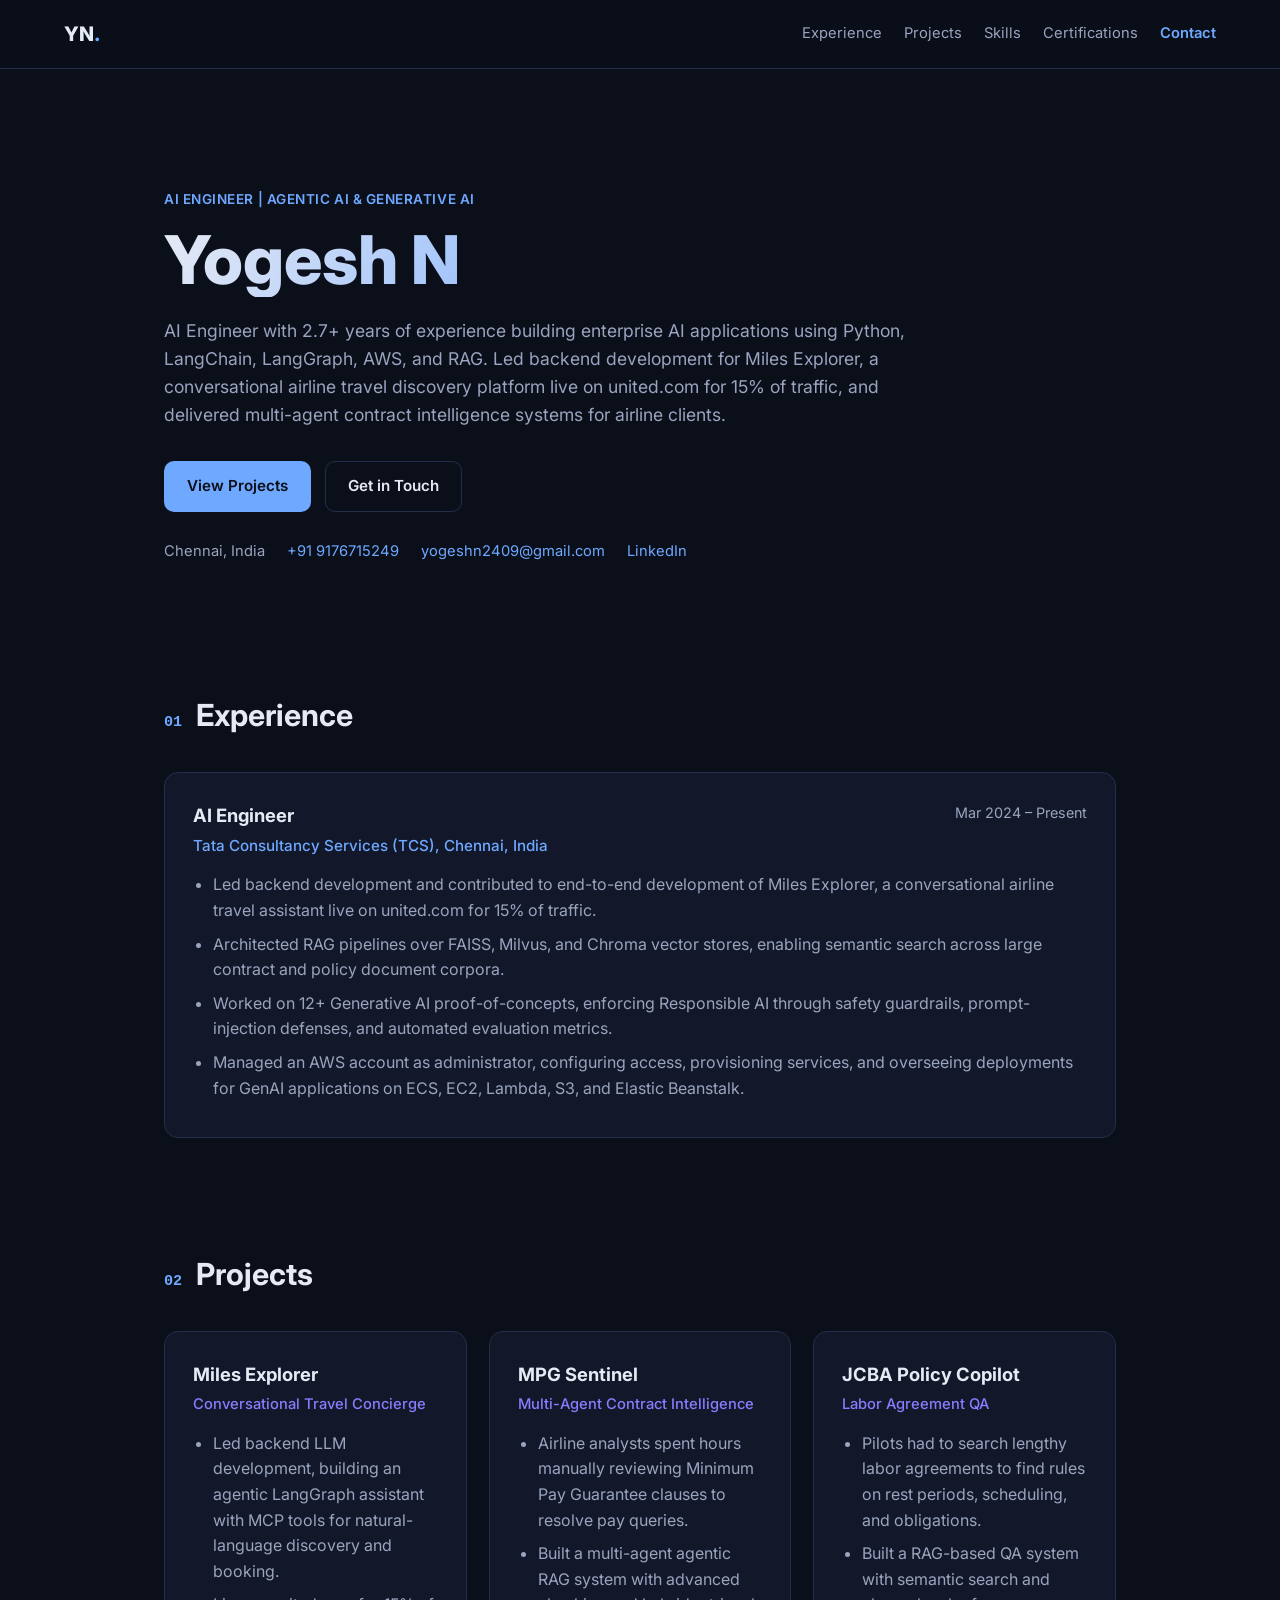
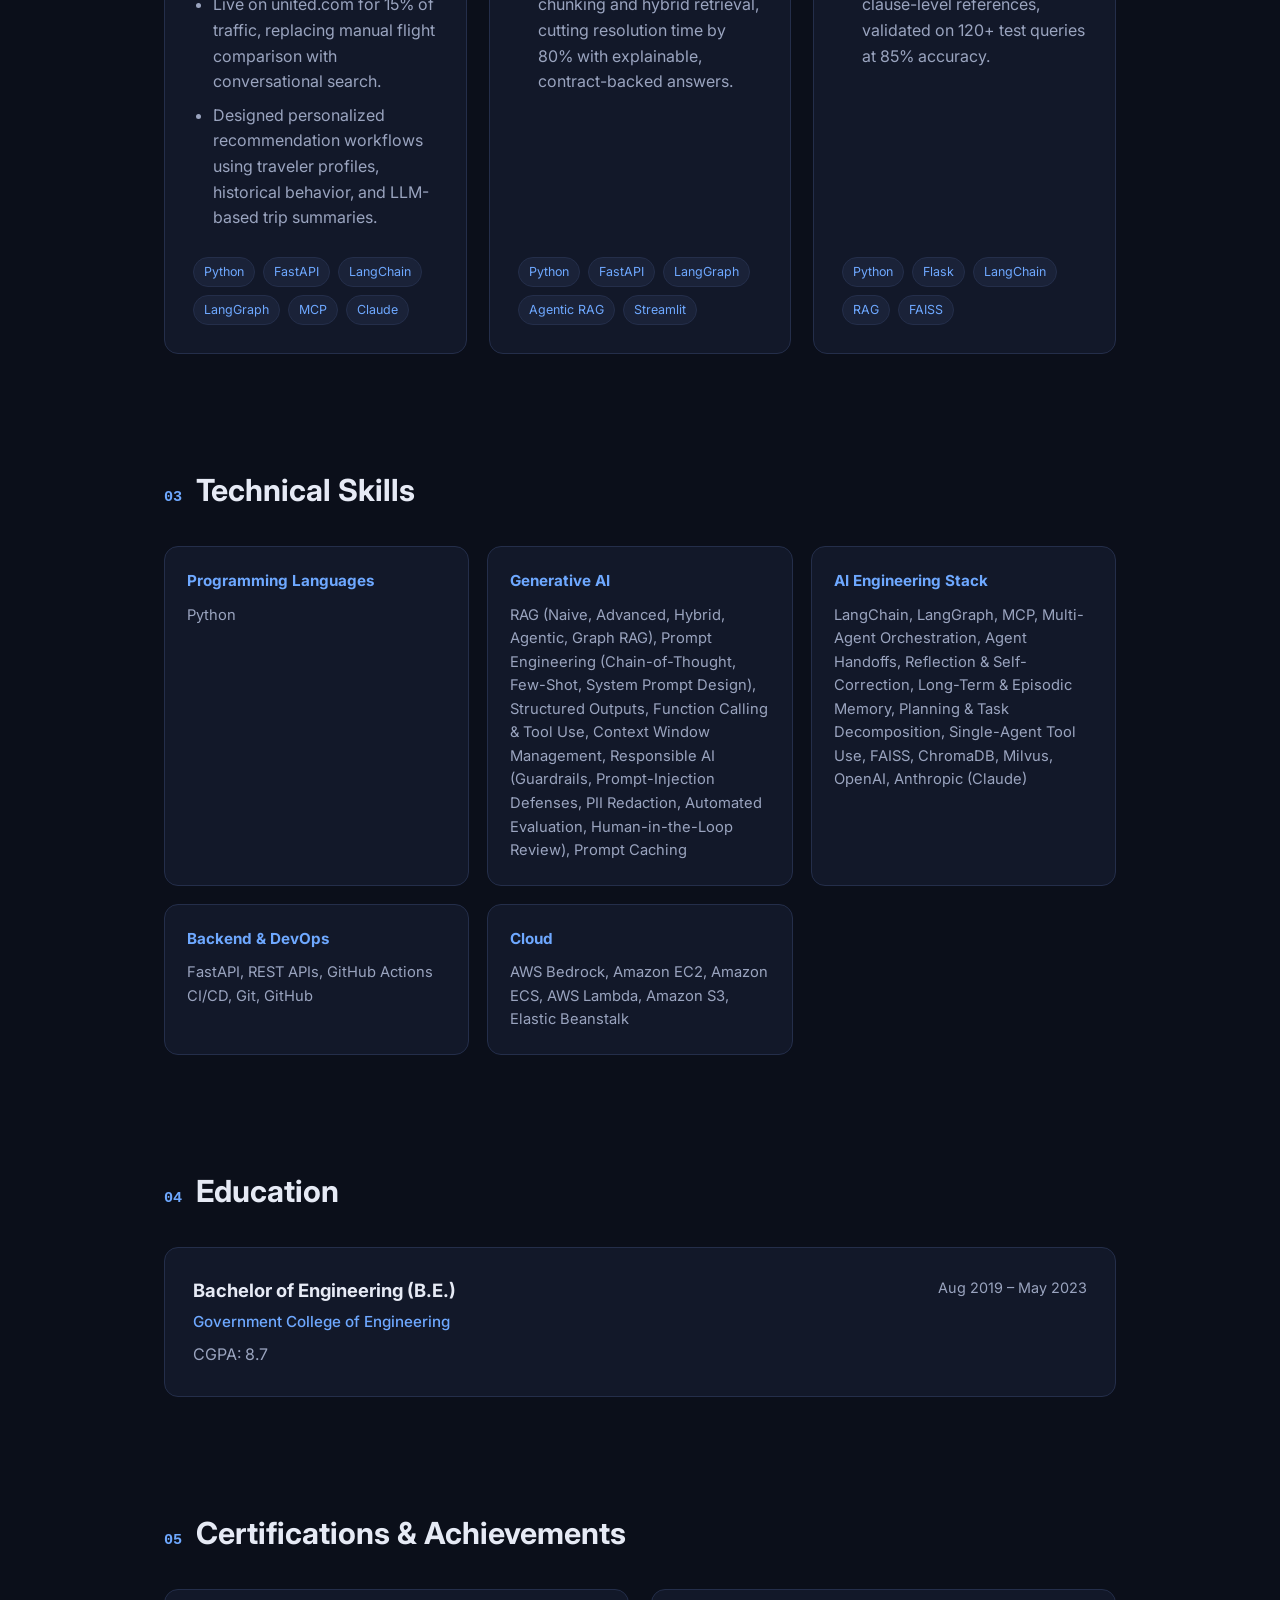
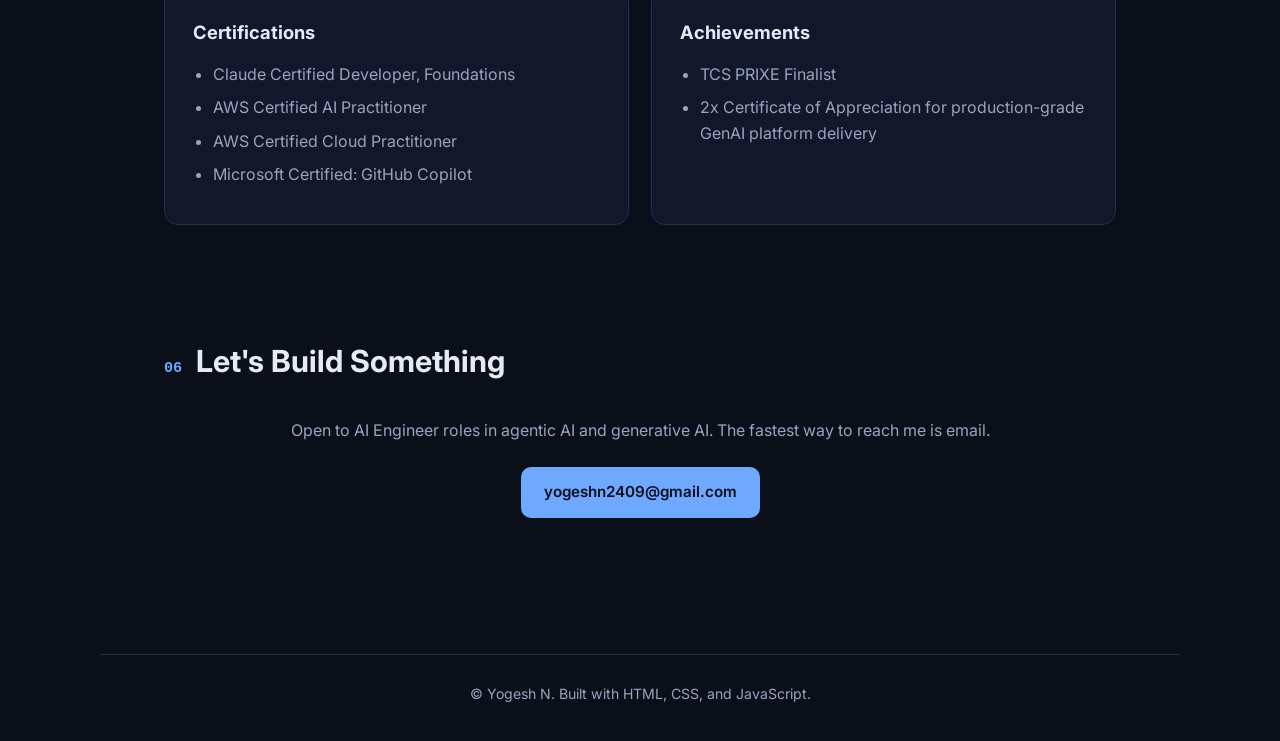
==== commit 0f168148: "Pushed" ====
--- a/index.html
+++ b/index.html
@@ -1,311 +1,188 @@
 <!DOCTYPE html>
 <html lang="en">
 <head>
-<meta charset="UTF-8">
-<meta name="viewport" content="width=device-width, initial-scale=1.0">
-<title>United Airlines – Checkout</title>
-<link href="https://fonts.googleapis.com/css2?family=Inter:wght@400;500;600;700&display=swap" rel="stylesheet">
-<style>
-  *, *::before, *::after { box-sizing: border-box; margin: 0; padding: 0; }
-  body { font-family: 'Inter', 'Helvetica Neue', Arial, sans-serif; background: #f5f5f5; color: #1a1a1a; font-size: 14px; min-height: 100vh; }
-
-  /* ── HEADER ── */
-  .ua-header { background: #fff; border-bottom: 1px solid #e0e0e0; padding: 0 32px; height: 58px; display: flex; align-items: center; justify-content: space-between; }
-  .ua-logo { display: flex; align-items: center; gap: 8px; text-decoration: none; }
-  .ua-globe { width: 34px; height: 34px; background: #002244; border-radius: 50%; display: flex; align-items: center; justify-content: center; color: #fff; font-size: 16px; }
-  .ua-wordmark { font-size: 18px; font-weight: 700; color: #002244; }
-  .ua-nav { display: flex; gap: 20px; }
-  .ua-nav a { color: #1a1a1a; font-size: 13px; text-decoration: none; }
-  .ua-nav a:hover { text-decoration: underline; }
-
-  /* ── LAYOUT ── */
-  .page { max-width: 1080px; margin: 28px auto; padding: 0 24px; display: grid; grid-template-columns: 1fr 332px; gap: 22px; align-items: start; }
-
-  /* ── BLOCKS ── */
-  .block { background: #fff; border: 1px solid #ddd; border-radius: 6px; margin-bottom: 14px; overflow: hidden; }
-  .block-header { background: #f2f2f2; border-bottom: 1px solid #e0e0e0; padding: 12px 18px; display: flex; align-items: center; justify-content: space-between; }
-  .block-title { font-size: 15px; font-weight: 600; color: #1a1a1a; }
-  .edit-lnk { color: #006699; font-size: 13px; font-weight: 500; text-decoration: none; cursor: pointer; }
-  .edit-lnk:hover { text-decoration: underline; }
-  .block-body { padding: 20px 22px; }
-
-  /* ── PAYMENT INTRO ── */
-  .pay-intro { font-size: 13.5px; color: #333; line-height: 1.65; margin-bottom: 16px; }
-  .pay-intro a { color: #006699; text-decoration: none; }
-  .pay-intro a:hover { text-decoration: underline; }
-
-  /* ── STEP LABEL ── */
-  .step-lbl { font-size: 15px; font-weight: 700; color: #1a1a1a; padding-bottom: 12px; border-bottom: 1px solid #e8e8e8; margin-bottom: 14px; }
-
-  /* ── CORPORATE CARD OPTION ── */
-  .pay-opt {
-    border: 2px solid #1a1a1a;
-    border-radius: 6px;
-    padding: 14px 16px;
-    display: flex;
-    align-items: center;
-    gap: 12px;
-    background: #fafafa;
-  }
-  .pay-radio { width: 18px; height: 18px; border-radius: 50%; border: 2px solid #1a1a1a; flex-shrink: 0; display: flex; align-items: center; justify-content: center; }
-  .pay-dot { width: 9px; height: 9px; border-radius: 50%; background: #1a1a1a; }
-  .pay-lbl { font-size: 13.5px; font-weight: 600; flex: 1; color: #1a1a1a; }
-  .pay-end { display: flex; align-items: center; gap: 8px; flex-shrink: 0; }
-
-  /* Corporate card visual */
-  .corp-card-img {
-    width: 56px; height: 36px;
-    background: linear-gradient(135deg, #002244 0%, #004f7a 100%);
-    border-radius: 5px;
-    display: flex; flex-direction: column; align-items: flex-start; justify-content: space-between;
-    padding: 5px 7px;
-    border: 1px solid #001633;
-    flex-shrink: 0;
-  }
-  .corp-card-img .chip { width: 14px; height: 10px; background: #c8a850; border-radius: 2px; }
-  .corp-card-img .card-label { font-size: 7px; color: #fff; font-weight: 700; letter-spacing: .3px; opacity: .9; }
-
-  .corp-badge {
-    display: inline-flex; align-items: center; gap: 5px;
-    background: #e8f0f8; border: 1px solid #b8d0e8;
-    border-radius: 4px; padding: 4px 10px;
-    font-size: 12px; font-weight: 700; color: #002244;
-  }
-  .corp-badge .dot { width: 7px; height: 7px; border-radius: 50%; background: #006699; }
-
-  .corp-info { flex: 1; }
-  .corp-name { font-size: 13.5px; font-weight: 700; color: #1a1a1a; margin-bottom: 2px; }
-  .corp-sub { font-size: 11.5px; color: #666; }
-
-  /* ── SIDEBAR ── */
-  .sb-card { background: #fff; border: 1px solid #ddd; border-radius: 6px; overflow: hidden; }
-  .sb-head { padding: 13px 16px; display: flex; align-items: center; justify-content: space-between; border-bottom: 1px solid #eee; }
-  .sb-type { font-size: 11px; font-weight: 700; letter-spacing: .8px; text-transform: uppercase; color: #1a1a1a; }
-  .revise { color: #006699; font-size: 12px; font-weight: 500; display: flex; align-items: center; gap: 3px; cursor: pointer; text-decoration: none; }
-  .revise:hover { text-decoration: underline; }
-
-  .sb-flight { padding: 13px 16px; border-bottom: 1px solid #eee; }
-  .sb-route { font-size: 14px; font-weight: 700; margin-bottom: 4px; }
-  .sb-details { font-size: 12px; color: #555; margin-bottom: 9px; }
-  .sb-ffoot { display: flex; justify-content: space-between; align-items: center; }
-  .show-det { color: #006699; font-size: 12px; font-weight: 500; cursor: pointer; }
-  .show-det:hover { text-decoration: underline; }
-  .co2 { font-size: 11.5px; color: #555; display: flex; align-items: center; gap: 4px; }
-  .co2-q { width: 15px; height: 15px; border-radius: 50%; background: #e8f0f8; border: 1px solid #b8d0e8; display: flex; align-items: center; justify-content: center; font-size: 9px; color: #006699; font-weight: 700; cursor: pointer; }
-
-  .sb-prices { padding: 13px 16px; }
-  .pr { display: flex; justify-content: space-between; font-size: 13.5px; padding: 4px 0; }
-  .pr .pl { color: #333; }
-  .pr .pv { font-weight: 500; }
-  .pr.tax .pl { color: #006699; font-weight: 500; cursor: pointer; }
-  .pr.tax .pl::before { content: '› '; }
-  .pr-line { border: none; border-top: 1px solid #e8e8e8; margin: 8px 0; }
-  .pr-total { display: flex; justify-content: space-between; align-items: baseline; padding: 8px 0 2px; }
-  .pr-total .ptl { font-size: 15px; font-weight: 700; }
-  .pr-total .ptv { font-size: 19px; font-weight: 700; }
-
-  .sb-cart { padding: 10px 16px 13px; display: flex; align-items: center; gap: 6px; font-size: 12px; color: #333; border-top: 1px solid #f0f0f0; }
-  .sb-cart-id { font-weight: 600; }
-  .info-c { width: 15px; height: 15px; border-radius: 50%; background: #006699; color: #fff; font-size: 9px; font-weight: 700; display: flex; align-items: center; justify-content: center; cursor: pointer; flex-shrink: 0; }
-
-  .sb-mp { padding: 12px 16px; border-top: 1px solid #eee; text-align: center; }
-  .sb-mp a { color: #006699; font-size: 13px; font-weight: 500; text-decoration: none; }
-  .sb-mp a:hover { text-decoration: underline; }
-
-  .sb-buy { padding: 14px 16px; border-top: 1px solid #eee; }
-  .buy-btn { width: 100%; background: #006699; color: #fff; border: none; padding: 14px; font-size: 15px; font-weight: 700; border-radius: 5px; cursor: pointer; font-family: inherit; transition: background .18s; }
-  .buy-btn:hover { background: #004f7a; }
-  .buy-disc { font-size: 11px; color: #777; text-align: center; margin-top: 8px; line-height: 1.5; }
-  .buy-disc a { color: #006699; }
-
-  /* ── CONFIRM ── */
-  .confirm-page { min-height: 100vh; background: #f5f5f5; display: flex; flex-direction: column; align-items: center; justify-content: center; padding: 40px 16px; }
-  .confirm-box { background: #fff; border-radius: 10px; padding: 38px; max-width: 500px; width: 100%; text-align: center; box-shadow: 0 4px 24px rgba(0,0,0,.08); }
-
-  @media (max-width: 780px) { .page { grid-template-columns: 1fr; } }
-</style>
+  <meta charset="UTF-8" />
+  <meta name="viewport" content="width=device-width, initial-scale=1.0" />
+  <title>Yogesh N | AI Engineer</title>
+  <meta name="description" content="Yogesh N, AI Engineer specializing in Agentic AI, Generative AI, RAG pipelines, and LangGraph." />
+  <link rel="preconnect" href="https://fonts.googleapis.com" />
+  <link rel="preconnect" href="https://fonts.gstatic.com" crossorigin />
+  <link href="https://fonts.googleapis.com/css2?family=Inter:wght@400;500;600;700;800&display=swap" rel="stylesheet" />
+  <link rel="stylesheet" href="styles.css" />
 </head>
 <body>
 
-<!-- HEADER -->
-<header class="ua-header">
-  <a class="ua-logo" href="#">
-    <div class="ua-globe">✈</div>
-    <span class="ua-wordmark">United</span>
-  </a>
-  <div class="ua-nav">
-    <a href="#">My trips</a>
-    <a href="#">MileagePlus</a>
-    <a href="#">Help</a>
-  </div>
-</header>
+  <header class="nav">
+    <a href="#top" class="logo">YN<span>.</span></a>
+    <nav>
+      <a href="#experience">Experience</a>
+      <a href="#projects">Projects</a>
+      <a href="#skills">Skills</a>
+      <a href="#certifications">Certifications</a>
+      <a href="#contact" class="nav-cta">Contact</a>
+    </nav>
+  </header>
 
-<!-- PAGE -->
-<div class="page">
+  <main id="top">
 
-  <!-- ═══ LEFT ═══ -->
-  <div>
+    <section class="hero">
+      <p class="eyebrow">AI Engineer | Agentic AI &amp; Generative AI</p>
+      <h1>Yogesh N</h1>
+      <p class="lead">
+        AI Engineer with 2.7+ years of experience building enterprise AI applications using Python, LangChain,
+        LangGraph, AWS, and RAG. Led backend development for Miles Explorer, a conversational airline travel
+        discovery platform live on united.com for 15% of traffic, and delivered multi-agent contract intelligence
+        systems for airline clients.
+      </p>
+      <div class="hero-actions">
+        <a href="#projects" class="btn primary">View Projects</a>
+        <a href="mailto:yogeshn2409@gmail.com" class="btn ghost">Get in Touch</a>
+      </div>
+      <ul class="contact-row">
+        <li>Chennai, India</li>
+        <li><a href="tel:+919176715249">+91 9176715249</a></li>
+        <li><a href="mailto:yogeshn2409@gmail.com">yogeshn2409@gmail.com</a></li>
+        <li><a href="https://linkedin.com/in/yogesh-n-2409n" target="_blank" rel="noopener">LinkedIn</a></li>
+      </ul>
+    </section>
 
-    <!-- United travel options -->
-    <div class="block">
-      <div class="block-header">
-        <span class="block-title">United travel options</span>
-        <a class="edit-lnk" href="#">Edit</a>
-      </div>
-    </div>
+    <section id="experience" class="section">
+      <h2><span>01</span> Experience</h2>
+      <article class="card">
+        <div class="card-head">
+          <div>
+            <h3>AI Engineer</h3>
+            <p class="org">Tata Consultancy Services (TCS), Chennai, India</p>
+          </div>
+          <span class="date">Mar 2024 – Present</span>
+        </div>
+        <ul>
+          <li>Led backend development and contributed to end-to-end development of Miles Explorer, a conversational airline travel assistant live on united.com for 15% of traffic.</li>
+          <li>Architected RAG pipelines over FAISS, Milvus, and Chroma vector stores, enabling semantic search across large contract and policy document corpora.</li>
+          <li>Worked on 12+ Generative AI proof-of-concepts, enforcing Responsible AI through safety guardrails, prompt-injection defenses, and automated evaluation metrics.</li>
+          <li>Managed an AWS account as administrator, configuring access, provisioning services, and overseeing deployments for GenAI applications on ECS, EC2, Lambda, S3, and Elastic Beanstalk.</li>
+        </ul>
+      </article>
+    </section>
 
-    <!-- Payment information -->
-    <div class="block">
-      <div class="block-header">
-        <span class="block-title">Payment information</span>
-      </div>
-      <div class="block-body">
+    <section id="projects" class="section">
+      <h2><span>02</span> Projects</h2>
+      <div class="grid">
 
-        <p class="pay-intro">
-          Please complete your payment below. For your security, we use
-          <a href="#">standard SSL</a> encryption to protect the transfer of your
-          payment information. Read our <a href="#">privacy policy</a>.
-        </p>
+        <article class="card project">
+          <h3>Miles Explorer</h3>
+          <p class="subtitle">Conversational Travel Concierge</p>
+          <ul>
+            <li>Led backend LLM development, building an agentic LangGraph assistant with MCP tools for natural-language discovery and booking.</li>
+            <li>Live on united.com for 15% of traffic, replacing manual flight comparison with conversational search.</li>
+            <li>Designed personalized recommendation workflows using traveler profiles, historical behavior, and LLM-based trip summaries.</li>
+          </ul>
+          <div class="tags">
+            <span>Python</span><span>FastAPI</span><span>LangChain</span><span>LangGraph</span><span>MCP</span><span>Claude</span>
+          </div>
+        </article>
 
-        <div class="step-lbl">1| Payment method</div>
+        <article class="card project">
+          <h3>MPG Sentinel</h3>
+          <p class="subtitle">Multi-Agent Contract Intelligence</p>
+          <ul>
+            <li>Airline analysts spent hours manually reviewing Minimum Pay Guarantee clauses to resolve pay queries.</li>
+            <li>Built a multi-agent agentic RAG system with advanced chunking and hybrid retrieval, cutting resolution time by 80% with explainable, contract-backed answers.</li>
+          </ul>
+          <div class="tags">
+            <span>Python</span><span>FastAPI</span><span>LangGraph</span><span>Agentic RAG</span><span>Streamlit</span>
+          </div>
+        </article>
 
-        <!-- Corporate Card — single option, pre-selected -->
-        <div class="pay-opt">
-          <div class="pay-radio"><div class="pay-dot"></div></div>
-          <div class="corp-card-img">
-            <div class="chip"></div>
-            <div class="card-label">UNITED</div>
+        <article class="card project">
+          <h3>JCBA Policy Copilot</h3>
+          <p class="subtitle">Labor Agreement QA</p>
+          <ul>
+            <li>Pilots had to search lengthy labor agreements to find rules on rest periods, scheduling, and obligations.</li>
+            <li>Built a RAG-based QA system with semantic search and clause-level references, validated on 120+ test queries at 85% accuracy.</li>
+          </ul>
+          <div class="tags">
+            <span>Python</span><span>Flask</span><span>LangChain</span><span>RAG</span><span>FAISS</span>
           </div>
-          <div class="corp-info">
-            <div class="corp-name">Corporate Card</div>
-            <div class="corp-sub">•••• •••• •••• <span id="corpLast">4821</span> &nbsp;·&nbsp; Exp <span id="corpExp">09/27</span></div>
-          </div>
-          <div class="pay-end">
-            <div class="corp-badge"><div class="dot"></div> Corporate</div>
-          </div>
-        </div>
+        </article>
 
       </div>
-    </div>
+    </section>
 
-  </div>
+    <section id="skills" class="section">
+      <h2><span>03</span> Technical Skills</h2>
+      <div class="skills-grid">
+        <div class="skill-group">
+          <h4>Programming Languages</h4>
+          <p>Python</p>
+        </div>
+        <div class="skill-group">
+          <h4>Generative AI</h4>
+          <p>RAG (Naive, Advanced, Hybrid, Agentic, Graph RAG), Prompt Engineering (Chain-of-Thought, Few-Shot, System Prompt Design), Structured Outputs, Function Calling &amp; Tool Use, Context Window Management, Responsible AI (Guardrails, Prompt-Injection Defenses, PII Redaction, Automated Evaluation, Human-in-the-Loop Review), Prompt Caching</p>
+        </div>
+        <div class="skill-group">
+          <h4>AI Engineering Stack</h4>
+          <p>LangChain, LangGraph, MCP, Multi-Agent Orchestration, Agent Handoffs, Reflection &amp; Self-Correction, Long-Term &amp; Episodic Memory, Planning &amp; Task Decomposition, Single-Agent Tool Use, FAISS, ChromaDB, Milvus, OpenAI, Anthropic (Claude)</p>
+        </div>
+        <div class="skill-group">
+          <h4>Backend &amp; DevOps</h4>
+          <p>FastAPI, REST APIs, GitHub Actions CI/CD, Git, GitHub</p>
+        </div>
+        <div class="skill-group">
+          <h4>Cloud</h4>
+          <p>AWS Bedrock, Amazon EC2, Amazon ECS, AWS Lambda, Amazon S3, Elastic Beanstalk</p>
+        </div>
+      </div>
+    </section>
 
-  <!-- ═══ RIGHT ═══ -->
-  <div>
-    <div class="sb-card">
-      <div class="sb-head">
-        <span class="sb-type" id="sbType">ONEWAY (1 TRAVELER)</span>
-        <a class="revise" href="#">✏ Revise this trip</a>
+    <section id="education" class="section">
+      <h2><span>04</span> Education</h2>
+      <article class="card">
+        <div class="card-head">
+          <div>
+            <h3>Bachelor of Engineering (B.E.)</h3>
+            <p class="org">Government College of Engineering</p>
+          </div>
+          <span class="date">Aug 2019 – May 2023</span>
+        </div>
+        <p class="muted">CGPA: 8.7</p>
+      </article>
+    </section>
+
+    <section id="certifications" class="section">
+      <h2><span>05</span> Certifications &amp; Achievements</h2>
+      <div class="grid two">
+        <article class="card">
+          <h3>Certifications</h3>
+          <ul>
+            <li>Claude Certified Developer, Foundations</li>
+            <li>AWS Certified AI Practitioner</li>
+            <li>AWS Certified Cloud Practitioner</li>
+            <li>Microsoft Certified: GitHub Copilot</li>
+          </ul>
+        </article>
+        <article class="card">
+          <h3>Achievements</h3>
+          <ul>
+            <li>TCS PRIXE Finalist</li>
+            <li>2x Certificate of Appreciation for production-grade GenAI platform delivery</li>
+          </ul>
+        </article>
       </div>
+    </section>
 
-      <div class="sb-flight" id="sbFlight"></div>
-      <div class="sb-prices" id="sbPrices"></div>
+    <section id="contact" class="section contact">
+      <h2><span>06</span> Let's Build Something</h2>
+      <p>Open to AI Engineer roles in agentic AI and generative AI. The fastest way to reach me is email.</p>
+      <a href="mailto:yogeshn2409@gmail.com" class="btn primary">yogeshn2409@gmail.com</a>
+    </section>
 
-      <div class="sb-cart">
-        Cart ID: <span class="sb-cart-id" id="cartId"></span>
-        <div class="info-c">?</div>
-      </div>
+  </main>
 
-      <div class="sb-mp">
-        <a href="#">View MileagePlus earnings for this trip</a>
-      </div>
+  <footer class="footer">
+    <p>&copy; <span id="year"></span> Yogesh N. Built with HTML, CSS, and JavaScript.</p>
+  </footer>
 
-      <div class="sb-buy">
-        <button class="buy-btn" onclick="handlePurchase()">Purchase</button>
-        <p class="buy-disc">By purchasing you agree to United's
-          <a href="#">Conditions of Carriage</a> and <a href="#">Privacy Policy</a>.</p>
-      </div>
-    </div>
-  </div>
-
-</div>
-
-<script>
-// ══════════════════════════════════
-//  MOCK DB
-// ══════════════════════════════════
-const db = [
-  {id:31,fn:"UA201",from:"Chicago (ORD)",   to:"San Francisco (SFO)",dep:"2026-04-02 06:00",arr:"2026-04-02 08:45",dur:285,price:239,seats:60,ac:"Boeing 737-800", status:"Scheduled"},
-  {id:34,fn:"UA301",from:"Newark (EWR)",    to:"Los Angeles (LAX)",  dep:"2026-04-04 07:15",arr:"2026-04-04 10:45",dur:330,price:315,seats:42,ac:"Boeing 757-200", status:"Scheduled"},
-  {id:37,fn:"UA401",from:"Houston (IAH)",   to:"Denver (DEN)",       dep:"2026-04-06 08:00",arr:"2026-04-06 10:45",dur:105,price:149,seats:55,ac:"Boeing 737-800", status:"On Time"},
-  {id:40,fn:"UA501",from:"Seattle (SEA)",   to:"Miami (MIA)",        dep:"2026-04-07 05:30",arr:"2026-04-07 14:15",dur:525,price:348,seats:50,ac:"Boeing 737-900", status:"Scheduled"},
-  {id:43,fn:"UA601",from:"Boston (BOS)",    to:"Washington (IAD)",   dep:"2026-04-09 07:45",arr:"2026-04-09 09:15",dur:90, price:98, seats:48,ac:"Airbus A319",    status:"Scheduled"},
-  {id:32,fn:"UA202",from:"Chicago (ORD)",   to:"San Francisco (SFO)",dep:"2026-04-13 13:30",arr:"2026-04-13 16:15",dur:285,price:265,seats:44,ac:"Boeing 737 MAX", status:"On Time"},
-  {id:35,fn:"UA302",from:"Newark (EWR)",    to:"Los Angeles (LAX)",  dep:"2026-04-15 14:00",arr:"2026-04-15 17:30",dur:330,price:345,seats:35,ac:"Boeing 787-9",   status:"On Time"},
-  {id:38,fn:"UA402",from:"Houston (IAH)",   to:"Denver (DEN)",       dep:"2026-04-16 15:30",arr:"2026-04-16 18:15",dur:105,price:165,seats:40,ac:"Airbus A320",    status:"Scheduled"},
-  {id:41,fn:"UA502",from:"Seattle (SEA)",   to:"Miami (MIA)",        dep:"2026-04-18 11:00",arr:"2026-04-18 19:45",dur:525,price:379,seats:28,ac:"Boeing 787-9",   status:"On Time"},
-  {id:44,fn:"UA602",from:"Boston (BOS)",    to:"Washington (IAD)",   dep:"2026-04-20 12:00",arr:"2026-04-20 13:30",dur:90, price:112,seats:60,ac:"Boeing 737-800", status:"On Time"},
-  {id:33,fn:"UA203",from:"Chicago (ORD)",   to:"San Francisco (SFO)",dep:"2026-04-25 21:00",arr:"2026-04-25 23:45",dur:285,price:219,seats:78,ac:"Airbus A319",    status:"Scheduled"},
-  {id:36,fn:"UA303",from:"Newark (EWR)",    to:"Los Angeles (LAX)",  dep:"2026-04-27 22:30",arr:"2026-04-28 02:00",dur:330,price:289,seats:55,ac:"Boeing 757-200", status:"Scheduled"},
-  {id:39,fn:"UA403",from:"Houston (IAH)",   to:"Denver (DEN)",       dep:"2026-04-28 19:45",arr:"2026-04-28 22:30",dur:105,price:139,seats:70,ac:"Boeing 737 MAX", status:"Delayed"},
-];
-
-// Pick first flight by default (can be changed to accept param/session)
-const f = db[0];
-
-function ap(s){ return (s.match(/\(([^)]+)\)/)||[])[1]||s; }
-function city(s){ return s.replace(/\s*\([^)]+\)/,''); }
-function ft(s){ const d=new Date(s.replace(' ','T')); return d.toLocaleTimeString('en-US',{hour:'numeric',minute:'2-digit',hour12:true}).toLowerCase(); }
-function fd(s){ const d=new Date(s.replace(' ','T')); return d.toLocaleDateString('en-US',{month:'short',day:'numeric'}); }
-
-function render(){
-  const taxes = +(f.price * 0.165).toFixed(2);
-  const total = +(f.price + taxes).toFixed(2);
-
-  document.getElementById('sbFlight').innerHTML = `
-    <div class="sb-route">${city(f.from)} ${ap(f.from)} to ${city(f.to)} ${ap(f.to)}</div>
-    <div class="sb-details">${fd(f.dep)} · ${ft(f.dep)} to ${ft(f.arr)} · Nonstop</div>
-    <div class="sb-ffoot">
-      <span class="show-det">› Show details</span>
-      <span class="co2">181 kg CO₂ <div class="co2-q">?</div></span>
-    </div>
-  `;
-
-  document.getElementById('sbPrices').innerHTML = `
-    <div class="pr"><span class="pl">Fare</span><span class="pv">$${f.price.toFixed(2)}</span></div>
-    <div class="pr tax"><span class="pl">Taxes and fees</span><span class="pv">$${taxes.toFixed(2)}</span></div>
-    <hr class="pr-line">
-    <div class="pr-total"><span class="ptl">Total due</span><span class="ptv">$${total.toFixed(2)}</span></div>
-  `;
-
-  document.getElementById('cartId').textContent = Math.floor(300000000 + Math.random()*99999999);
-}
-
-function handlePurchase(){
-  const taxes = +(f.price*0.165).toFixed(2);
-  const total = +(f.price+taxes).toFixed(2);
-  const conf  = 'UA'+Math.random().toString(36).substr(2,6).toUpperCase();
-
-  document.body.innerHTML = `
-    <div class="confirm-page">
-      <div class="confirm-box">
-        <div style="font-size:52px;margin-bottom:10px">✅</div>
-        <div style="color:#002244;font-size:21px;font-weight:700;margin-bottom:6px">Booking Confirmed!</div>
-        <div style="color:#666;font-size:13px;margin-bottom:22px;line-height:1.6">
-          A confirmation has been sent to your MileagePlus account.
-        </div>
-        <div style="background:#f5f8fc;border:1px solid #d8e8f4;border-radius:8px;padding:18px;text-align:left;margin-bottom:20px;">
-          <div style="font-size:11px;color:#888;text-transform:uppercase;letter-spacing:.8px;margin-bottom:3px">Confirmation Number</div>
-          <div style="font-size:22px;font-weight:800;color:#002244;letter-spacing:3px;margin-bottom:14px">${conf}</div>
-          <hr style="border:none;border-top:1px solid #e0e0e0;margin-bottom:12px">
-          <div style="display:grid;grid-template-columns:1fr 1fr;gap:10px;font-size:13px">
-            <div><div style="color:#888;font-size:11px">Flight</div><div style="font-weight:700">${f.fn}</div></div>
-            <div><div style="color:#888;font-size:11px">Route</div><div style="font-weight:700">${ap(f.from)} → ${ap(f.to)}</div></div>
-            <div><div style="color:#888;font-size:11px">Departure</div><div style="font-weight:700">${fd(f.dep)} · ${ft(f.dep)}</div></div>
-            <div><div style="color:#888;font-size:11px">Aircraft</div><div style="font-weight:700">${f.ac}</div></div>
-            <div><div style="color:#888;font-size:11px">Payment</div><div style="font-weight:700">Corporate Card ••4821</div></div>
-            <div><div style="color:#888;font-size:11px">Total Paid</div><div style="font-weight:700;color:#006699">$${total.toFixed(2)}</div></div>
-          </div>
-        </div>
-        <button onclick="location.reload()" style="background:#002244;color:#fff;border:none;padding:12px 30px;border-radius:5px;font-size:14px;font-weight:700;cursor:pointer;font-family:inherit">
-          Back to Home
-        </button>
-      </div>
-    </div>
-  `;
-}
-
-render();
-</script>
+  <script src="script.js"></script>
 </body>
 </html>
--- a/styles.css
+++ b/styles.css
@@ -0,0 +1,175 @@
+:root {
+  --bg: #0b0f1a;
+  --surface: #121829;
+  --surface-2: #1a2238;
+  --border: #242e4a;
+  --text: #e6eaf5;
+  --muted: #9aa4bf;
+  --accent: #6ea8ff;
+  --accent-2: #8b7bff;
+  --radius: 14px;
+  --max: 1080px;
+}
+
+* { box-sizing: border-box; margin: 0; padding: 0; }
+html { scroll-behavior: smooth; scroll-padding-top: 88px; }
+
+body {
+  font-family: "Inter", system-ui, -apple-system, "Segoe UI", Roboto, sans-serif;
+  background: var(--bg);
+  color: var(--text);
+  line-height: 1.6;
+  -webkit-font-smoothing: antialiased;
+}
+
+a { color: var(--accent); text-decoration: none; }
+a:hover { text-decoration: underline; }
+
+/* Navigation */
+.nav {
+  position: sticky;
+  top: 0;
+  z-index: 50;
+  display: flex;
+  justify-content: space-between;
+  align-items: center;
+  padding: 18px clamp(20px, 5vw, 64px);
+  background: rgba(11, 15, 26, 0.85);
+  backdrop-filter: blur(10px);
+  border-bottom: 1px solid var(--border);
+}
+.logo { font-weight: 800; font-size: 1.25rem; color: var(--text); }
+.logo span { color: var(--accent); }
+.nav nav { display: flex; gap: 22px; flex-wrap: wrap; }
+.nav nav a { color: var(--muted); font-size: 0.92rem; }
+.nav nav a:hover { color: var(--text); text-decoration: none; }
+.nav-cta { color: var(--accent) !important; font-weight: 600; }
+
+/* Layout */
+main, .footer { max-width: var(--max); margin: 0 auto; padding: 0 clamp(20px, 5vw, 64px); }
+
+.section { padding: 88px 0 24px; }
+.section h2 {
+  font-size: 1.9rem;
+  font-weight: 700;
+  margin-bottom: 32px;
+  display: flex;
+  align-items: baseline;
+  gap: 14px;
+}
+.section h2 span {
+  font-size: 0.95rem;
+  color: var(--accent);
+  font-family: ui-monospace, SFMono-Regular, Menlo, monospace;
+}
+
+/* Hero */
+.hero { padding: 120px 0 40px; }
+.eyebrow {
+  color: var(--accent);
+  font-weight: 600;
+  letter-spacing: 0.04em;
+  text-transform: uppercase;
+  font-size: 0.85rem;
+  margin-bottom: 12px;
+}
+.hero h1 {
+  font-size: clamp(2.6rem, 6vw, 4.2rem);
+  font-weight: 800;
+  line-height: 1.1;
+  margin-bottom: 20px;
+  background: linear-gradient(120deg, var(--text), var(--accent) 60%, var(--accent-2));
+  -webkit-background-clip: text;
+  background-clip: text;
+  color: transparent;
+}
+.lead { color: var(--muted); font-size: 1.1rem; max-width: 760px; }
+
+.hero-actions { display: flex; gap: 14px; margin: 32px 0 28px; flex-wrap: wrap; }
+.btn {
+  display: inline-block;
+  padding: 12px 22px;
+  border-radius: 10px;
+  font-weight: 600;
+  font-size: 0.95rem;
+  border: 1px solid transparent;
+  transition: transform 0.15s ease, background 0.2s ease;
+}
+.btn:hover { transform: translateY(-2px); text-decoration: none; }
+.btn.primary { background: var(--accent); color: #0b0f1a; }
+.btn.primary:hover { background: #8fbcff; }
+.btn.ghost { border-color: var(--border); color: var(--text); }
+.btn.ghost:hover { border-color: var(--accent); }
+
+.contact-row { list-style: none; display: flex; gap: 22px; flex-wrap: wrap; color: var(--muted); font-size: 0.92rem; }
+
+/* Cards */
+.card {
+  background: var(--surface);
+  border: 1px solid var(--border);
+  border-radius: var(--radius);
+  padding: 28px;
+  transition: border-color 0.2s ease, transform 0.2s ease;
+}
+.card:hover { border-color: var(--accent); transform: translateY(-3px); }
+.card h3 { font-size: 1.15rem; font-weight: 700; margin-bottom: 4px; }
+.card ul { margin-top: 14px; padding-left: 20px; color: var(--muted); }
+.card li { margin-bottom: 8px; }
+.card-head { display: flex; justify-content: space-between; gap: 16px; flex-wrap: wrap; }
+.org { color: var(--accent); font-weight: 500; font-size: 0.95rem; }
+.date { color: var(--muted); font-size: 0.9rem; white-space: nowrap; }
+.subtitle { color: var(--accent-2); font-weight: 500; font-size: 0.92rem; }
+.muted { color: var(--muted); margin-top: 8px; }
+
+.grid { display: grid; grid-template-columns: repeat(auto-fit, minmax(300px, 1fr)); gap: 22px; }
+.grid.two { grid-template-columns: repeat(auto-fit, minmax(300px, 1fr)); }
+.project { display: flex; flex-direction: column; }
+.project ul { flex: 1; }
+
+.tags { display: flex; flex-wrap: wrap; gap: 8px; margin-top: 18px; }
+.tags span {
+  background: var(--surface-2);
+  color: var(--accent);
+  font-size: 0.78rem;
+  padding: 4px 10px;
+  border-radius: 999px;
+  border: 1px solid var(--border);
+}
+
+/* Skills */
+.skills-grid { display: grid; grid-template-columns: repeat(auto-fit, minmax(280px, 1fr)); gap: 18px; }
+.skill-group {
+  background: var(--surface);
+  border: 1px solid var(--border);
+  border-radius: var(--radius);
+  padding: 22px;
+}
+.skill-group h4 { color: var(--accent); font-size: 0.95rem; margin-bottom: 10px; }
+.skill-group p { color: var(--muted); font-size: 0.92rem; }
+
+/* Contact */
+.contact { text-align: center; padding-bottom: 96px; }
+.contact p { color: var(--muted); margin-bottom: 24px; }
+
+/* Footer */
+.footer {
+  border-top: 1px solid var(--border);
+  padding-top: 28px;
+  padding-bottom: 36px;
+  margin-top: 40px;
+  color: var(--muted);
+  font-size: 0.88rem;
+  text-align: center;
+}
+
+/* Responsive */
+@media (max-width: 640px) {
+  .nav { flex-direction: column; gap: 12px; }
+  .nav nav { justify-content: center; gap: 14px; }
+  .card-head { flex-direction: column; }
+  .hero { padding-top: 72px; }
+}
+
+@media (prefers-reduced-motion: reduce) {
+  * { transition: none !important; scroll-behavior: auto !important; }
+}
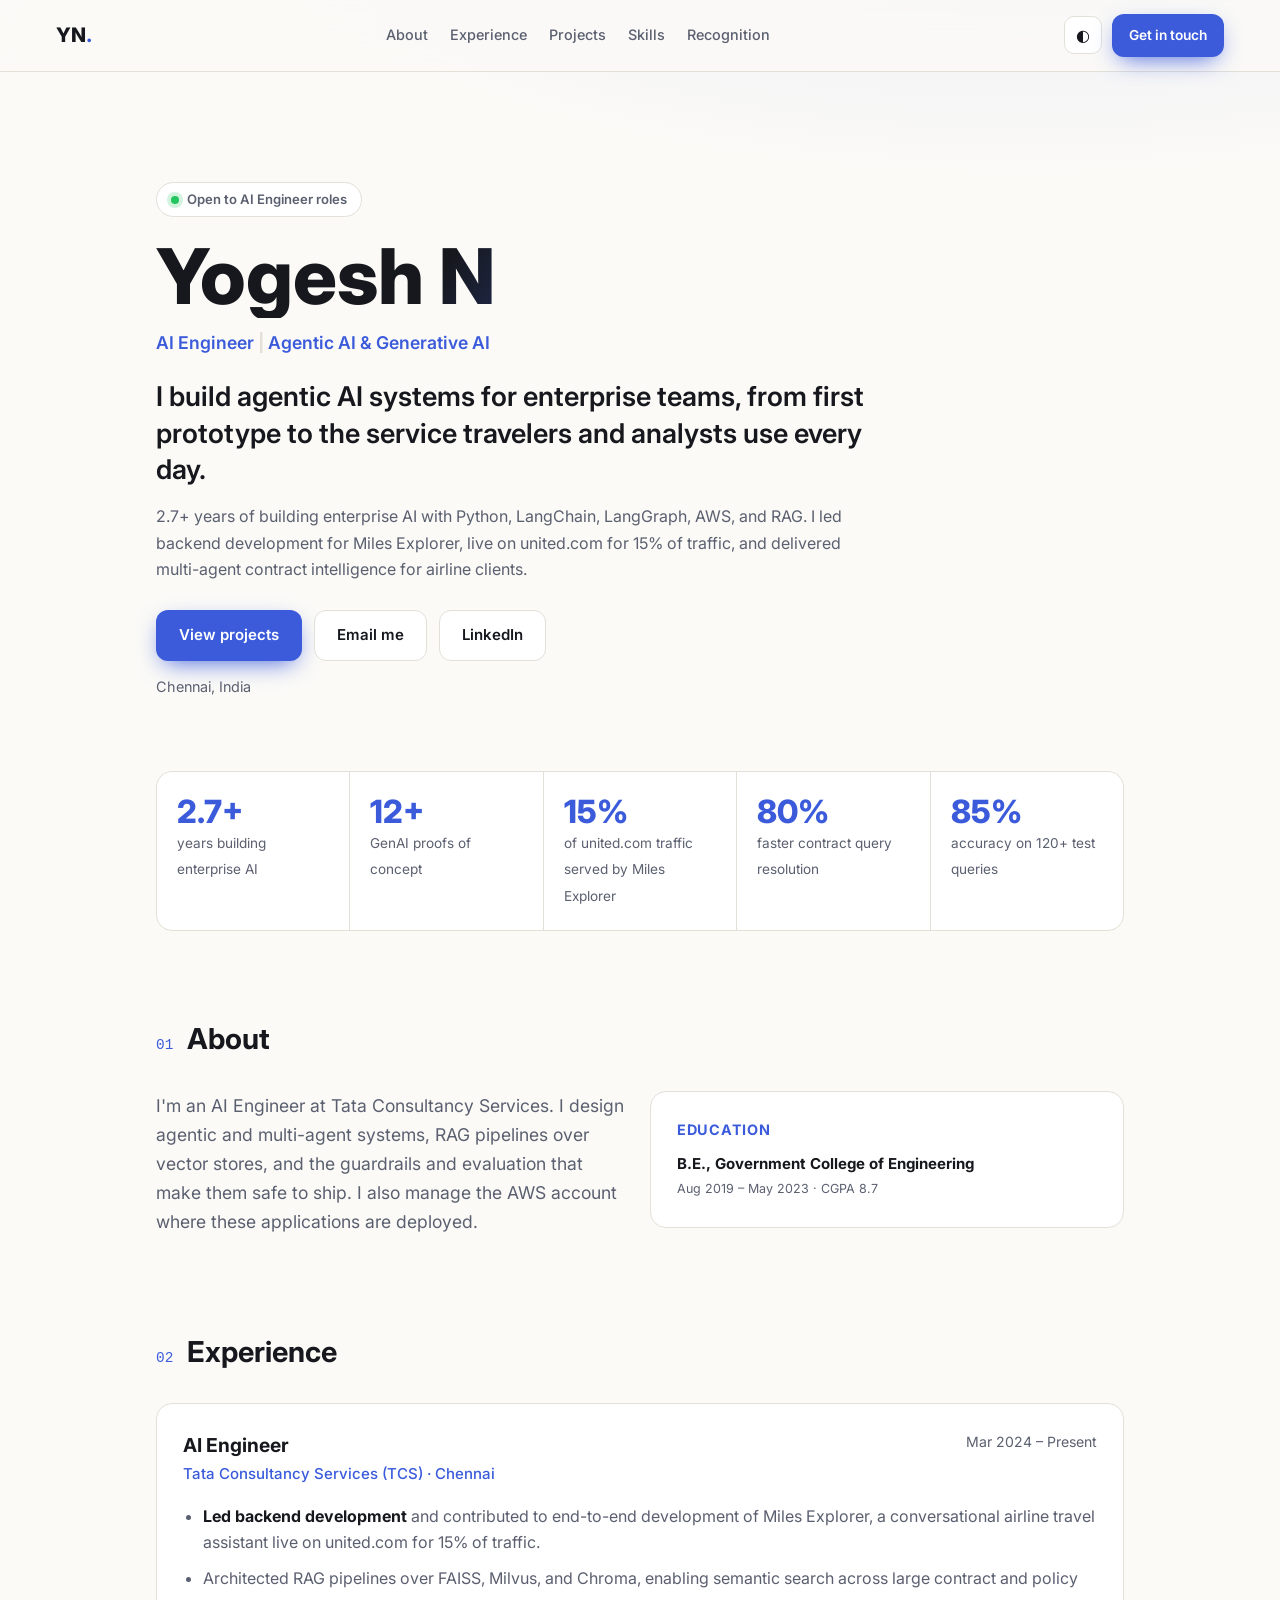
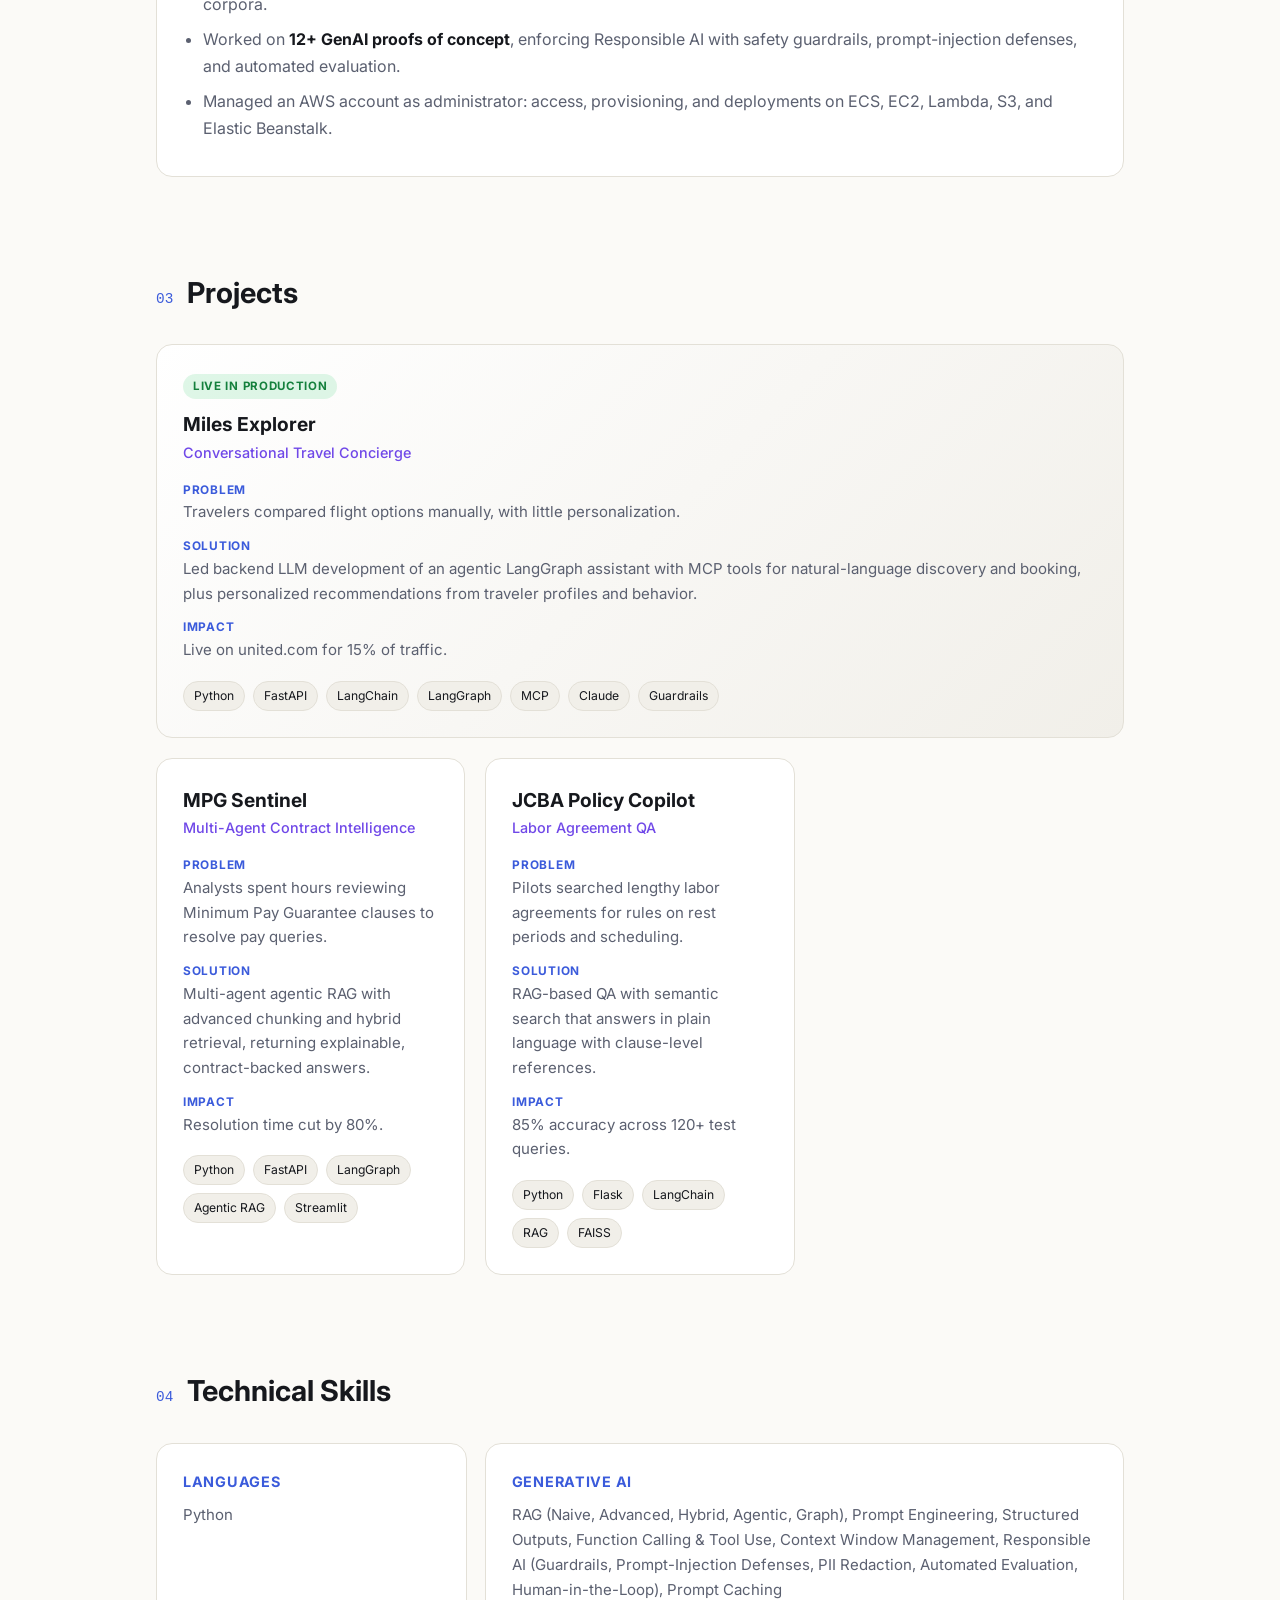
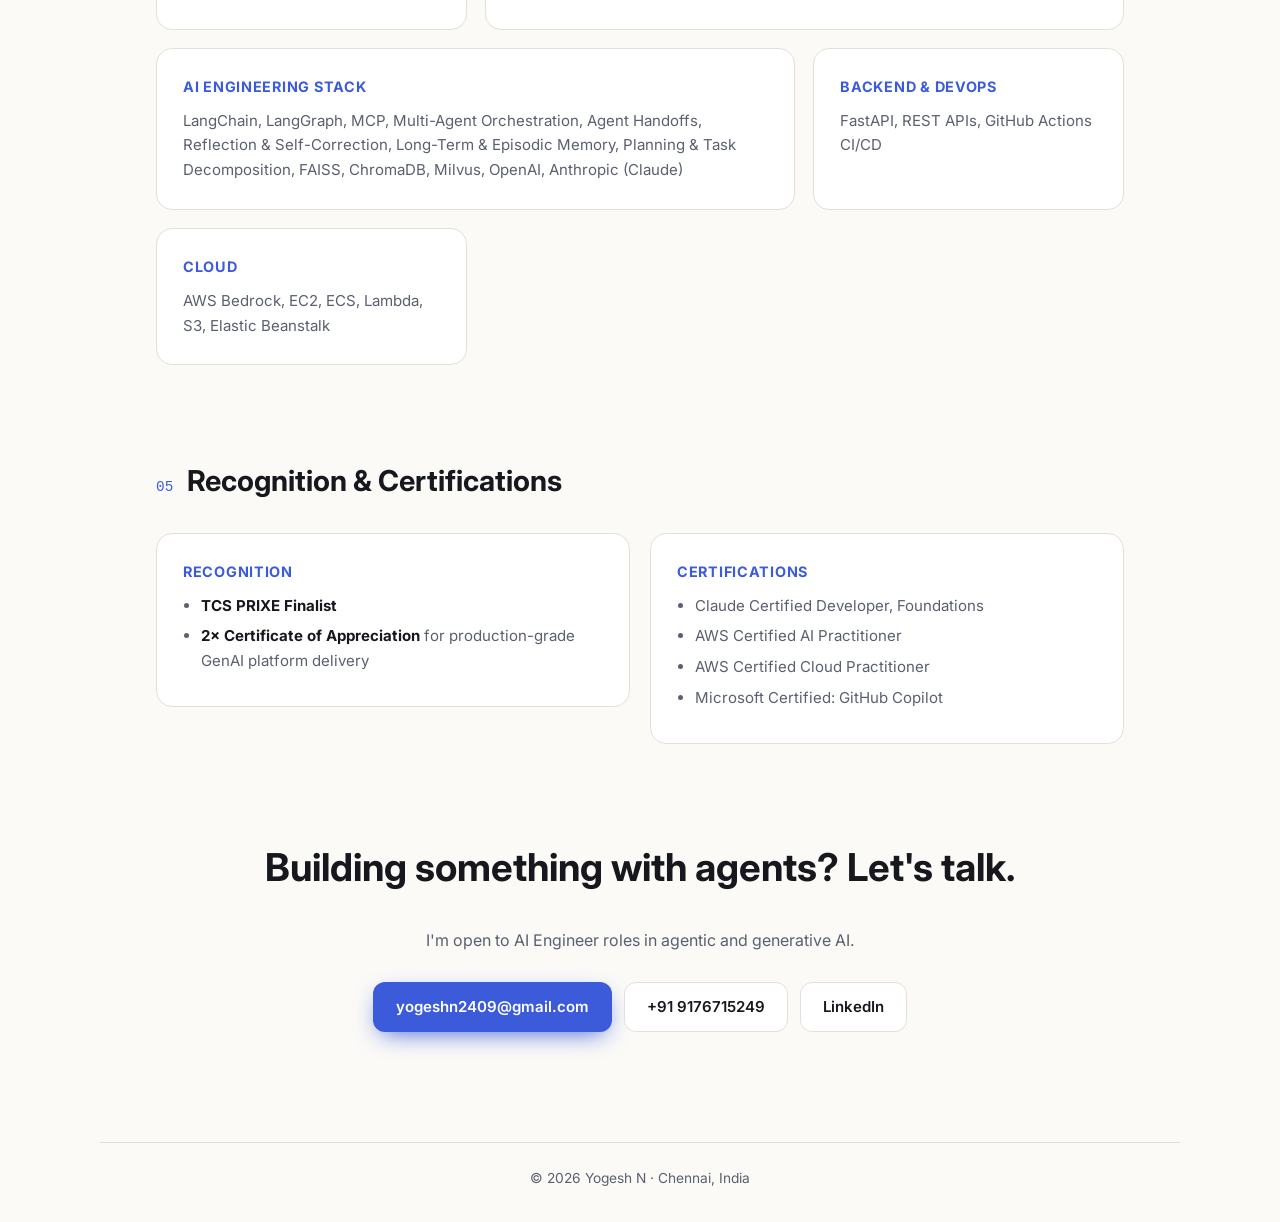
==== commit 60053e06: "Rename index (1).html to index.html" ====
--- a/index.html
+++ b/index.html
@@ -1,188 +1,137 @@
 <!DOCTYPE html>
 <html lang="en">
 <head>
-  <meta charset="UTF-8" />
-  <meta name="viewport" content="width=device-width, initial-scale=1.0" />
-  <title>Yogesh N | AI Engineer</title>
-  <meta name="description" content="Yogesh N, AI Engineer specializing in Agentic AI, Generative AI, RAG pipelines, and LangGraph." />
-  <link rel="preconnect" href="https://fonts.googleapis.com" />
-  <link rel="preconnect" href="https://fonts.gstatic.com" crossorigin />
-  <link href="https://fonts.googleapis.com/css2?family=Inter:wght@400;500;600;700;800&display=swap" rel="stylesheet" />
-  <link rel="stylesheet" href="styles.css" />
+<meta charset="UTF-8"><meta name="viewport" content="width=device-width, initial-scale=1">
+<title>Yogesh N | AI Engineer</title>
+<meta name="description" content="Yogesh N, AI Engineer building agentic and generative AI systems for enterprise teams, from prototype to production.">
+<meta property="og:title" content="Yogesh N | AI Engineer"><meta property="og:type" content="website">
+<link rel="preconnect" href="https://fonts.googleapis.com"><link rel="preconnect" href="https://fonts.gstatic.com" crossorigin>
+<link href="https://fonts.googleapis.com/css2?family=Inter:wght@400;500;600;700;800&display=swap" rel="stylesheet">
+<link rel="stylesheet" href="styles.css">
 </head>
 <body>
+<a class="skip" href="#main">Skip to content</a>
+<header class="nav">
+  <a href="#top" class="logo">YN<span>.</span></a>
+  <nav aria-label="Primary">
+    <a href="#about">About</a><a href="#experience">Experience</a><a href="#projects">Projects</a><a href="#skills">Skills</a><a href="#recognition">Recognition</a>
+  </nav>
+  <div class="nav-right">
+    <button id="theme" class="icon-btn" aria-label="Toggle theme">◐</button>
+    <a href="#contact" class="btn primary sm">Get in touch</a>
+  </div>
+</header>
 
-  <header class="nav">
-    <a href="#top" class="logo">YN<span>.</span></a>
-    <nav>
-      <a href="#experience">Experience</a>
-      <a href="#projects">Projects</a>
-      <a href="#skills">Skills</a>
-      <a href="#certifications">Certifications</a>
-      <a href="#contact" class="nav-cta">Contact</a>
-    </nav>
-  </header>
+<main id="main">
+<section class="hero" id="top">
+  <span class="pill"><i></i> Open to AI Engineer roles</span>
+  <h1>Yogesh N</h1>
+  <p class="role">AI Engineer <b>|</b> Agentic AI &amp; Generative AI</p>
+  <p class="tagline">I build agentic AI systems for enterprise teams, from first prototype to the service travelers and analysts use every day.</p>
+  <p class="lead">2.7+ years of building enterprise AI with Python, LangChain, LangGraph, AWS, and RAG. I led backend development for Miles Explorer, live on united.com for 15% of traffic, and delivered multi-agent contract intelligence for airline clients.</p>
+  <div class="actions">
+    <a href="#projects" class="btn primary">View projects</a>
+    <a href="mailto:yogeshn2409@gmail.com" class="btn ghost">Email me</a>
+    <a href="https://linkedin.com/in/yogesh-n-2409n" target="_blank" rel="noopener" class="btn ghost">LinkedIn</a>
+  </div>
+  <p class="loc">Chennai, India</p>
+</section>
 
-  <main id="top">
+<section class="stats reveal" aria-label="Highlights">
+  <div><b>2.7+</b><span>years building enterprise AI</span></div>
+  <div><b>12+</b><span>GenAI proofs of concept</span></div>
+  <div><b>15%</b><span>of united.com traffic served by Miles Explorer</span></div>
+  <div><b>80%</b><span>faster contract query resolution</span></div>
+  <div><b>85%</b><span>accuracy on 120+ test queries</span></div>
+</section>
 
-    <section class="hero">
-      <p class="eyebrow">AI Engineer | Agentic AI &amp; Generative AI</p>
-      <h1>Yogesh N</h1>
-      <p class="lead">
-        AI Engineer with 2.7+ years of experience building enterprise AI applications using Python, LangChain,
-        LangGraph, AWS, and RAG. Led backend development for Miles Explorer, a conversational airline travel
-        discovery platform live on united.com for 15% of traffic, and delivered multi-agent contract intelligence
-        systems for airline clients.
-      </p>
-      <div class="hero-actions">
-        <a href="#projects" class="btn primary">View Projects</a>
-        <a href="mailto:yogeshn2409@gmail.com" class="btn ghost">Get in Touch</a>
-      </div>
-      <ul class="contact-row">
-        <li>Chennai, India</li>
-        <li><a href="tel:+919176715249">+91 9176715249</a></li>
-        <li><a href="mailto:yogeshn2409@gmail.com">yogeshn2409@gmail.com</a></li>
-        <li><a href="https://linkedin.com/in/yogesh-n-2409n" target="_blank" rel="noopener">LinkedIn</a></li>
-      </ul>
-    </section>
+<section id="about" class="section reveal">
+  <h2><span>01</span> About</h2>
+  <div class="two-col">
+    <p class="about">I'm an AI Engineer at Tata Consultancy Services. I design agentic and multi-agent systems, RAG pipelines over vector stores, and the guardrails and evaluation that make them safe to ship. I also manage the AWS account where these applications are deployed.</p>
+    <div class="panel">
+      <h4>Education</h4>
+      <p><b>B.E., Government College of Engineering</b><br><small>Aug 2019 – May 2023 · CGPA 8.7</small></p>
+    </div>
+  </div>
+</section>
 
-    <section id="experience" class="section">
-      <h2><span>01</span> Experience</h2>
-      <article class="card">
-        <div class="card-head">
-          <div>
-            <h3>AI Engineer</h3>
-            <p class="org">Tata Consultancy Services (TCS), Chennai, India</p>
-          </div>
-          <span class="date">Mar 2024 – Present</span>
-        </div>
-        <ul>
-          <li>Led backend development and contributed to end-to-end development of Miles Explorer, a conversational airline travel assistant live on united.com for 15% of traffic.</li>
-          <li>Architected RAG pipelines over FAISS, Milvus, and Chroma vector stores, enabling semantic search across large contract and policy document corpora.</li>
-          <li>Worked on 12+ Generative AI proof-of-concepts, enforcing Responsible AI through safety guardrails, prompt-injection defenses, and automated evaluation metrics.</li>
-          <li>Managed an AWS account as administrator, configuring access, provisioning services, and overseeing deployments for GenAI applications on ECS, EC2, Lambda, S3, and Elastic Beanstalk.</li>
-        </ul>
-      </article>
-    </section>
+<section id="experience" class="section reveal">
+  <h2><span>02</span> Experience</h2>
+  <article class="card">
+    <div class="head"><div><h3>AI Engineer</h3><p class="org">Tata Consultancy Services (TCS) · Chennai</p></div><span class="date">Mar 2024 – Present</span></div>
+    <ul>
+      <li><b>Led backend development</b> and contributed to end-to-end development of Miles Explorer, a conversational airline travel assistant live on united.com for 15% of traffic.</li>
+      <li>Architected RAG pipelines over FAISS, Milvus, and Chroma, enabling semantic search across large contract and policy corpora.</li>
+      <li>Worked on <b>12+ GenAI proofs of concept</b>, enforcing Responsible AI with safety guardrails, prompt-injection defenses, and automated evaluation.</li>
+      <li>Managed an AWS account as administrator: access, provisioning, and deployments on ECS, EC2, Lambda, S3, and Elastic Beanstalk.</li>
+    </ul>
+  </article>
+</section>
 
-    <section id="projects" class="section">
-      <h2><span>02</span> Projects</h2>
-      <div class="grid">
+<section id="projects" class="section reveal">
+  <h2><span>03</span> Projects</h2>
+  <div class="projects">
+    <article class="card project featured">
+      <div class="head"><div><span class="badge">Live in production</span><h3>Miles Explorer</h3><p class="sub">Conversational Travel Concierge</p></div></div>
+      <dl>
+        <dt>Problem</dt><dd>Travelers compared flight options manually, with little personalization.</dd>
+        <dt>Solution</dt><dd>Led backend LLM development of an agentic LangGraph assistant with MCP tools for natural-language discovery and booking, plus personalized recommendations from traveler profiles and behavior.</dd>
+        <dt>Impact</dt><dd>Live on united.com for 15% of traffic.</dd>
+      </dl>
+      <div class="tags"><span>Python</span><span>FastAPI</span><span>LangChain</span><span>LangGraph</span><span>MCP</span><span>Claude</span><span>Guardrails</span></div>
+    </article>
+    <article class="card project">
+      <h3>MPG Sentinel</h3><p class="sub">Multi-Agent Contract Intelligence</p>
+      <dl>
+        <dt>Problem</dt><dd>Analysts spent hours reviewing Minimum Pay Guarantee clauses to resolve pay queries.</dd>
+        <dt>Solution</dt><dd>Multi-agent agentic RAG with advanced chunking and hybrid retrieval, returning explainable, contract-backed answers.</dd>
+        <dt>Impact</dt><dd>Resolution time cut by 80%.</dd>
+      </dl>
+      <div class="tags"><span>Python</span><span>FastAPI</span><span>LangGraph</span><span>Agentic RAG</span><span>Streamlit</span></div>
+    </article>
+    <article class="card project">
+      <h3>JCBA Policy Copilot</h3><p class="sub">Labor Agreement QA</p>
+      <dl>
+        <dt>Problem</dt><dd>Pilots searched lengthy labor agreements for rules on rest periods and scheduling.</dd>
+        <dt>Solution</dt><dd>RAG-based QA with semantic search that answers in plain language with clause-level references.</dd>
+        <dt>Impact</dt><dd>85% accuracy across 120+ test queries.</dd>
+      </dl>
+      <div class="tags"><span>Python</span><span>Flask</span><span>LangChain</span><span>RAG</span><span>FAISS</span></div>
+    </article>
+  </div>
+</section>
 
-        <article class="card project">
-          <h3>Miles Explorer</h3>
-          <p class="subtitle">Conversational Travel Concierge</p>
-          <ul>
-            <li>Led backend LLM development, building an agentic LangGraph assistant with MCP tools for natural-language discovery and booking.</li>
-            <li>Live on united.com for 15% of traffic, replacing manual flight comparison with conversational search.</li>
-            <li>Designed personalized recommendation workflows using traveler profiles, historical behavior, and LLM-based trip summaries.</li>
-          </ul>
-          <div class="tags">
-            <span>Python</span><span>FastAPI</span><span>LangChain</span><span>LangGraph</span><span>MCP</span><span>Claude</span>
-          </div>
-        </article>
+<section id="skills" class="section reveal">
+  <h2><span>04</span> Technical Skills</h2>
+  <div class="skills">
+    <div class="panel"><h4>Languages</h4><p>Python</p></div>
+    <div class="panel wide"><h4>Generative AI</h4><p>RAG (Naive, Advanced, Hybrid, Agentic, Graph), Prompt Engineering, Structured Outputs, Function Calling &amp; Tool Use, Context Window Management, Responsible AI (Guardrails, Prompt-Injection Defenses, PII Redaction, Automated Evaluation, Human-in-the-Loop), Prompt Caching</p></div>
+    <div class="panel wide"><h4>AI Engineering Stack</h4><p>LangChain, LangGraph, MCP, Multi-Agent Orchestration, Agent Handoffs, Reflection &amp; Self-Correction, Long-Term &amp; Episodic Memory, Planning &amp; Task Decomposition, FAISS, ChromaDB, Milvus, OpenAI, Anthropic (Claude)</p></div>
+    <div class="panel"><h4>Backend &amp; DevOps</h4><p>FastAPI, REST APIs, GitHub Actions CI/CD</p></div>
+    <div class="panel"><h4>Cloud</h4><p>AWS Bedrock, EC2, ECS, Lambda, S3, Elastic Beanstalk</p></div>
+  </div>
+</section>
 
-        <article class="card project">
-          <h3>MPG Sentinel</h3>
-          <p class="subtitle">Multi-Agent Contract Intelligence</p>
-          <ul>
-            <li>Airline analysts spent hours manually reviewing Minimum Pay Guarantee clauses to resolve pay queries.</li>
-            <li>Built a multi-agent agentic RAG system with advanced chunking and hybrid retrieval, cutting resolution time by 80% with explainable, contract-backed answers.</li>
-          </ul>
-          <div class="tags">
-            <span>Python</span><span>FastAPI</span><span>LangGraph</span><span>Agentic RAG</span><span>Streamlit</span>
-          </div>
-        </article>
+<section id="recognition" class="section reveal">
+  <h2><span>05</span> Recognition &amp; Certifications</h2>
+  <div class="two-col">
+    <div class="panel"><h4>Recognition</h4><ul><li><b>TCS PRIXE Finalist</b></li><li><b>2× Certificate of Appreciation</b> for production-grade GenAI platform delivery</li></ul></div>
+    <div class="panel"><h4>Certifications</h4><ul><li>Claude Certified Developer, Foundations</li><li>AWS Certified AI Practitioner</li><li>AWS Certified Cloud Practitioner</li><li>Microsoft Certified: GitHub Copilot</li></ul></div>
+  </div>
+</section>
 
-        <article class="card project">
-          <h3>JCBA Policy Copilot</h3>
-          <p class="subtitle">Labor Agreement QA</p>
-          <ul>
-            <li>Pilots had to search lengthy labor agreements to find rules on rest periods, scheduling, and obligations.</li>
-            <li>Built a RAG-based QA system with semantic search and clause-level references, validated on 120+ test queries at 85% accuracy.</li>
-          </ul>
-          <div class="tags">
-            <span>Python</span><span>Flask</span><span>LangChain</span><span>RAG</span><span>FAISS</span>
-          </div>
-        </article>
-
-      </div>
-    </section>
-
-    <section id="skills" class="section">
-      <h2><span>03</span> Technical Skills</h2>
-      <div class="skills-grid">
-        <div class="skill-group">
-          <h4>Programming Languages</h4>
-          <p>Python</p>
-        </div>
-        <div class="skill-group">
-          <h4>Generative AI</h4>
-          <p>RAG (Naive, Advanced, Hybrid, Agentic, Graph RAG), Prompt Engineering (Chain-of-Thought, Few-Shot, System Prompt Design), Structured Outputs, Function Calling &amp; Tool Use, Context Window Management, Responsible AI (Guardrails, Prompt-Injection Defenses, PII Redaction, Automated Evaluation, Human-in-the-Loop Review), Prompt Caching</p>
-        </div>
-        <div class="skill-group">
-          <h4>AI Engineering Stack</h4>
-          <p>LangChain, LangGraph, MCP, Multi-Agent Orchestration, Agent Handoffs, Reflection &amp; Self-Correction, Long-Term &amp; Episodic Memory, Planning &amp; Task Decomposition, Single-Agent Tool Use, FAISS, ChromaDB, Milvus, OpenAI, Anthropic (Claude)</p>
-        </div>
-        <div class="skill-group">
-          <h4>Backend &amp; DevOps</h4>
-          <p>FastAPI, REST APIs, GitHub Actions CI/CD, Git, GitHub</p>
-        </div>
-        <div class="skill-group">
-          <h4>Cloud</h4>
-          <p>AWS Bedrock, Amazon EC2, Amazon ECS, AWS Lambda, Amazon S3, Elastic Beanstalk</p>
-        </div>
-      </div>
-    </section>
-
-    <section id="education" class="section">
-      <h2><span>04</span> Education</h2>
-      <article class="card">
-        <div class="card-head">
-          <div>
-            <h3>Bachelor of Engineering (B.E.)</h3>
-            <p class="org">Government College of Engineering</p>
-          </div>
-          <span class="date">Aug 2019 – May 2023</span>
-        </div>
-        <p class="muted">CGPA: 8.7</p>
-      </article>
-    </section>
-
-    <section id="certifications" class="section">
-      <h2><span>05</span> Certifications &amp; Achievements</h2>
-      <div class="grid two">
-        <article class="card">
-          <h3>Certifications</h3>
-          <ul>
-            <li>Claude Certified Developer, Foundations</li>
-            <li>AWS Certified AI Practitioner</li>
-            <li>AWS Certified Cloud Practitioner</li>
-            <li>Microsoft Certified: GitHub Copilot</li>
-          </ul>
-        </article>
-        <article class="card">
-          <h3>Achievements</h3>
-          <ul>
-            <li>TCS PRIXE Finalist</li>
-            <li>2x Certificate of Appreciation for production-grade GenAI platform delivery</li>
-          </ul>
-        </article>
-      </div>
-    </section>
-
-    <section id="contact" class="section contact">
-      <h2><span>06</span> Let's Build Something</h2>
-      <p>Open to AI Engineer roles in agentic AI and generative AI. The fastest way to reach me is email.</p>
-      <a href="mailto:yogeshn2409@gmail.com" class="btn primary">yogeshn2409@gmail.com</a>
-    </section>
-
-  </main>
-
-  <footer class="footer">
-    <p>&copy; <span id="year"></span> Yogesh N. Built with HTML, CSS, and JavaScript.</p>
-  </footer>
-
-  <script src="script.js"></script>
+<section id="contact" class="section contact reveal">
+  <h2>Building something with agents? Let's talk.</h2>
+  <p>I'm open to AI Engineer roles in agentic and generative AI.</p>
+  <div class="actions center">
+    <a class="btn primary" href="mailto:yogeshn2409@gmail.com">yogeshn2409@gmail.com</a>
+    <a class="btn ghost" href="tel:+919176715249">+91 9176715249</a>
+    <a class="btn ghost" href="https://linkedin.com/in/yogesh-n-2409n" target="_blank" rel="noopener">LinkedIn</a>
+  </div>
+</section>
+</main>
+<footer class="footer">© <span id="year"></span> Yogesh N · Chennai, India</footer>
+<script src="script.js"></script>
 </body>
 </html>
--- a/styles.css
+++ b/styles.css
@@ -1,175 +1,53 @@
-:root {
-  --bg: #0b0f1a;
-  --surface: #121829;
-  --surface-2: #1a2238;
-  --border: #242e4a;
-  --text: #e6eaf5;
-  --muted: #9aa4bf;
-  --accent: #6ea8ff;
-  --accent-2: #8b7bff;
-  --radius: 14px;
-  --max: 1080px;
-}
-
-* { box-sizing: border-box; margin: 0; padding: 0; }
-html { scroll-behavior: smooth; scroll-padding-top: 88px; }
-
-body {
-  font-family: "Inter", system-ui, -apple-system, "Segoe UI", Roboto, sans-serif;
-  background: var(--bg);
-  color: var(--text);
-  line-height: 1.6;
-  -webkit-font-smoothing: antialiased;
-}
-
-a { color: var(--accent); text-decoration: none; }
-a:hover { text-decoration: underline; }
-
-/* Navigation */
-.nav {
-  position: sticky;
-  top: 0;
-  z-index: 50;
-  display: flex;
-  justify-content: space-between;
-  align-items: center;
-  padding: 18px clamp(20px, 5vw, 64px);
-  background: rgba(11, 15, 26, 0.85);
-  backdrop-filter: blur(10px);
-  border-bottom: 1px solid var(--border);
-}
-.logo { font-weight: 800; font-size: 1.25rem; color: var(--text); }
-.logo span { color: var(--accent); }
-.nav nav { display: flex; gap: 22px; flex-wrap: wrap; }
-.nav nav a { color: var(--muted); font-size: 0.92rem; }
-.nav nav a:hover { color: var(--text); text-decoration: none; }
-.nav-cta { color: var(--accent) !important; font-weight: 600; }
-
-/* Layout */
-main, .footer { max-width: var(--max); margin: 0 auto; padding: 0 clamp(20px, 5vw, 64px); }
-
-.section { padding: 88px 0 24px; }
-.section h2 {
-  font-size: 1.9rem;
-  font-weight: 700;
-  margin-bottom: 32px;
-  display: flex;
-  align-items: baseline;
-  gap: 14px;
-}
-.section h2 span {
-  font-size: 0.95rem;
-  color: var(--accent);
-  font-family: ui-monospace, SFMono-Regular, Menlo, monospace;
-}
-
-/* Hero */
-.hero { padding: 120px 0 40px; }
-.eyebrow {
-  color: var(--accent);
-  font-weight: 600;
-  letter-spacing: 0.04em;
-  text-transform: uppercase;
-  font-size: 0.85rem;
-  margin-bottom: 12px;
-}
-.hero h1 {
-  font-size: clamp(2.6rem, 6vw, 4.2rem);
-  font-weight: 800;
-  line-height: 1.1;
-  margin-bottom: 20px;
-  background: linear-gradient(120deg, var(--text), var(--accent) 60%, var(--accent-2));
-  -webkit-background-clip: text;
-  background-clip: text;
-  color: transparent;
-}
-.lead { color: var(--muted); font-size: 1.1rem; max-width: 760px; }
-
-.hero-actions { display: flex; gap: 14px; margin: 32px 0 28px; flex-wrap: wrap; }
-.btn {
-  display: inline-block;
-  padding: 12px 22px;
-  border-radius: 10px;
-  font-weight: 600;
-  font-size: 0.95rem;
-  border: 1px solid transparent;
-  transition: transform 0.15s ease, background 0.2s ease;
-}
-.btn:hover { transform: translateY(-2px); text-decoration: none; }
-.btn.primary { background: var(--accent); color: #0b0f1a; }
-.btn.primary:hover { background: #8fbcff; }
-.btn.ghost { border-color: var(--border); color: var(--text); }
-.btn.ghost:hover { border-color: var(--accent); }
-
-.contact-row { list-style: none; display: flex; gap: 22px; flex-wrap: wrap; color: var(--muted); font-size: 0.92rem; }
-
-/* Cards */
-.card {
-  background: var(--surface);
-  border: 1px solid var(--border);
-  border-radius: var(--radius);
-  padding: 28px;
-  transition: border-color 0.2s ease, transform 0.2s ease;
-}
-.card:hover { border-color: var(--accent); transform: translateY(-3px); }
-.card h3 { font-size: 1.15rem; font-weight: 700; margin-bottom: 4px; }
-.card ul { margin-top: 14px; padding-left: 20px; color: var(--muted); }
-.card li { margin-bottom: 8px; }
-.card-head { display: flex; justify-content: space-between; gap: 16px; flex-wrap: wrap; }
-.org { color: var(--accent); font-weight: 500; font-size: 0.95rem; }
-.date { color: var(--muted); font-size: 0.9rem; white-space: nowrap; }
-.subtitle { color: var(--accent-2); font-weight: 500; font-size: 0.92rem; }
-.muted { color: var(--muted); margin-top: 8px; }
-
-.grid { display: grid; grid-template-columns: repeat(auto-fit, minmax(300px, 1fr)); gap: 22px; }
-.grid.two { grid-template-columns: repeat(auto-fit, minmax(300px, 1fr)); }
-.project { display: flex; flex-direction: column; }
-.project ul { flex: 1; }
-
-.tags { display: flex; flex-wrap: wrap; gap: 8px; margin-top: 18px; }
-.tags span {
-  background: var(--surface-2);
-  color: var(--accent);
-  font-size: 0.78rem;
-  padding: 4px 10px;
-  border-radius: 999px;
-  border: 1px solid var(--border);
-}
-
-/* Skills */
-.skills-grid { display: grid; grid-template-columns: repeat(auto-fit, minmax(280px, 1fr)); gap: 18px; }
-.skill-group {
-  background: var(--surface);
-  border: 1px solid var(--border);
-  border-radius: var(--radius);
-  padding: 22px;
-}
-.skill-group h4 { color: var(--accent); font-size: 0.95rem; margin-bottom: 10px; }
-.skill-group p { color: var(--muted); font-size: 0.92rem; }
-
-/* Contact */
-.contact { text-align: center; padding-bottom: 96px; }
-.contact p { color: var(--muted); margin-bottom: 24px; }
-
-/* Footer */
-.footer {
-  border-top: 1px solid var(--border);
-  padding-top: 28px;
-  padding-bottom: 36px;
-  margin-top: 40px;
-  color: var(--muted);
-  font-size: 0.88rem;
-  text-align: center;
-}
-
-/* Responsive */
-@media (max-width: 640px) {
-  .nav { flex-direction: column; gap: 12px; }
-  .nav nav { justify-content: center; gap: 14px; }
-  .card-head { flex-direction: column; }
-  .hero { padding-top: 72px; }
-}
-
-@media (prefers-reduced-motion: reduce) {
-  * { transition: none !important; scroll-behavior: auto !important; }
-}
+:root{--bg:#fbfaf7;--surface:#fff;--s2:#f1efe9;--border:#e3e0d7;--text:#16181d;--muted:#5b6070;--accent:#3b5bdb;--accent2:#7048e8;--glow:rgba(59,91,219,.12);--r:16px}
+[data-theme=dark]{--bg:#0b0f1a;--surface:#121829;--s2:#1a2238;--border:#242e4a;--text:#e8ecf7;--muted:#9aa4bf;--accent:#7aa7ff;--accent2:#9b8bff;--glow:rgba(122,167,255,.14)}
+*{box-sizing:border-box;margin:0;padding:0}
+html{scroll-behavior:smooth;scroll-padding-top:84px}
+body{font-family:Inter,system-ui,sans-serif;background:var(--bg);color:var(--text);line-height:1.65;-webkit-font-smoothing:antialiased;background-image:radial-gradient(900px 400px at 80% -5%,var(--glow),transparent)}
+a{color:var(--accent);text-decoration:none}
+.skip{position:absolute;left:-999px}.skip:focus{left:12px;top:12px;background:var(--surface);padding:8px 12px;border-radius:8px;z-index:99}
+.nav{position:sticky;top:0;z-index:50;display:flex;align-items:center;justify-content:space-between;gap:16px;padding:14px clamp(18px,5vw,56px);background:color-mix(in srgb,var(--bg) 85%,transparent);backdrop-filter:blur(12px);border-bottom:1px solid var(--border)}
+.logo{font-weight:800;font-size:1.25rem;color:var(--text)}.logo span{color:var(--accent)}
+.nav nav{display:flex;gap:22px}.nav nav a{color:var(--muted);font-size:.9rem;font-weight:500}.nav nav a:hover{color:var(--text)}
+.nav-right{display:flex;gap:10px;align-items:center}
+.icon-btn{background:var(--surface);border:1px solid var(--border);color:var(--text);width:38px;height:38px;border-radius:10px;cursor:pointer;font-size:1rem}
+main,.footer{max-width:1080px;margin:0 auto;padding:0 clamp(18px,5vw,56px)}
+.hero{padding:110px 0 48px}
+.pill{display:inline-flex;align-items:center;gap:8px;background:var(--surface);border:1px solid var(--border);padding:6px 14px;border-radius:999px;font-size:.82rem;font-weight:600;color:var(--muted)}
+.pill i{width:8px;height:8px;border-radius:50%;background:#22c55e;box-shadow:0 0 0 4px rgba(34,197,94,.2);animation:pulse 2s infinite}
+@keyframes pulse{50%{box-shadow:0 0 0 8px rgba(34,197,94,0)}}
+.hero h1{font-size:clamp(2.8rem,7vw,4.8rem);font-weight:800;line-height:1.05;margin:20px 0 10px;background:linear-gradient(120deg,var(--text) 30%,var(--accent) 70%,var(--accent2));-webkit-background-clip:text;background-clip:text;color:transparent}
+.role{color:var(--accent);font-weight:600;font-size:1.1rem}.role b{color:var(--border)}
+.tagline{font-size:clamp(1.25rem,2.6vw,1.7rem);font-weight:600;max-width:760px;margin:22px 0 14px;line-height:1.35}
+.lead{color:var(--muted);max-width:720px}
+.actions{display:flex;gap:12px;flex-wrap:wrap;margin:28px 0 14px}.actions.center{justify-content:center}
+.btn{display:inline-block;padding:12px 22px;border-radius:12px;font-weight:600;font-size:.94rem;border:1px solid transparent;transition:transform .15s,box-shadow .2s}
+.btn:hover{transform:translateY(-2px)}.btn.sm{padding:9px 16px;font-size:.86rem}
+.btn.primary{background:var(--accent);color:#fff;box-shadow:0 8px 24px -8px var(--accent)}
+.btn.ghost{border-color:var(--border);color:var(--text);background:var(--surface)}.btn.ghost:hover{border-color:var(--accent)}
+.loc{color:var(--muted);font-size:.9rem}
+.stats{display:grid;grid-template-columns:repeat(auto-fit,minmax(170px,1fr));gap:1px;background:var(--border);border:1px solid var(--border);border-radius:var(--r);overflow:hidden;margin-top:24px}
+.stats div{background:var(--surface);padding:22px 20px}.stats b{display:block;font-size:2rem;font-weight:800;color:var(--accent);line-height:1.1}.stats span{font-size:.85rem;color:var(--muted)}
+.section{padding:84px 0 8px}
+.section h2{font-size:1.8rem;font-weight:700;margin-bottom:28px;display:flex;gap:14px;align-items:baseline}
+.section h2 span{font:500 .9rem ui-monospace,Menlo,monospace;color:var(--accent)}
+.two-col{display:grid;grid-template-columns:repeat(auto-fit,minmax(300px,1fr));gap:20px;align-items:start}
+.about{font-size:1.1rem;color:var(--muted)}
+.card,.panel{background:var(--surface);border:1px solid var(--border);border-radius:var(--r);padding:26px}
+.card{transition:border-color .2s,transform .2s,box-shadow .2s}.card:hover{border-color:var(--accent);transform:translateY(-3px);box-shadow:0 18px 40px -22px var(--accent)}
+.panel h4{color:var(--accent);font-size:.9rem;margin-bottom:10px;text-transform:uppercase;letter-spacing:.05em}
+.panel p,.panel li{color:var(--muted);font-size:.94rem}.panel ul{padding-left:18px}.panel li{margin-bottom:6px}.panel b{color:var(--text)}
+.head{display:flex;justify-content:space-between;gap:14px;flex-wrap:wrap}
+.card h3{font-size:1.2rem;font-weight:700}.org{color:var(--accent);font-weight:500;font-size:.94rem}.date{color:var(--muted);font-size:.88rem}
+.card ul{margin-top:16px;padding-left:20px;color:var(--muted)}.card li{margin-bottom:9px}.card li b{color:var(--text)}
+.projects{display:grid;grid-template-columns:repeat(auto-fit,minmax(300px,1fr));gap:20px}
+.featured{grid-column:1/-1;background:linear-gradient(135deg,var(--surface),var(--s2))}
+.badge{display:inline-block;font-size:.72rem;font-weight:700;text-transform:uppercase;letter-spacing:.06em;color:#15803d;background:rgba(34,197,94,.14);padding:3px 10px;border-radius:999px;margin-bottom:10px}
+.sub{color:var(--accent2);font-weight:500;font-size:.9rem}
+dl{margin-top:16px}dt{font-size:.74rem;font-weight:700;text-transform:uppercase;letter-spacing:.06em;color:var(--accent);margin-top:12px}dd{color:var(--muted);font-size:.94rem}
+.tags{display:flex;flex-wrap:wrap;gap:8px;margin-top:18px}.tags span{background:var(--s2);border:1px solid var(--border);color:var(--text);font-size:.76rem;padding:4px 10px;border-radius:999px}
+.skills{display:grid;grid-template-columns:repeat(auto-fit,minmax(260px,1fr));gap:18px}.skills .wide{grid-column:span 2}
+.contact{text-align:center;padding-bottom:96px}.contact h2{display:block;font-size:clamp(1.6rem,4vw,2.4rem)}.contact p{color:var(--muted)}
+.footer{border-top:1px solid var(--border);padding-top:24px;padding-bottom:32px;text-align:center;color:var(--muted);font-size:.86rem}
+.reveal{opacity:0;transform:translateY(22px);transition:opacity .7s,transform .7s}.reveal.in{opacity:1;transform:none}
+@media(max-width:720px){.nav nav{display:none}.skills .wide{grid-column:auto}.hero{padding-top:64px}}
+@media(prefers-reduced-motion:reduce){*{transition:none!important;animation:none!important}.reveal{opacity:1;transform:none}}
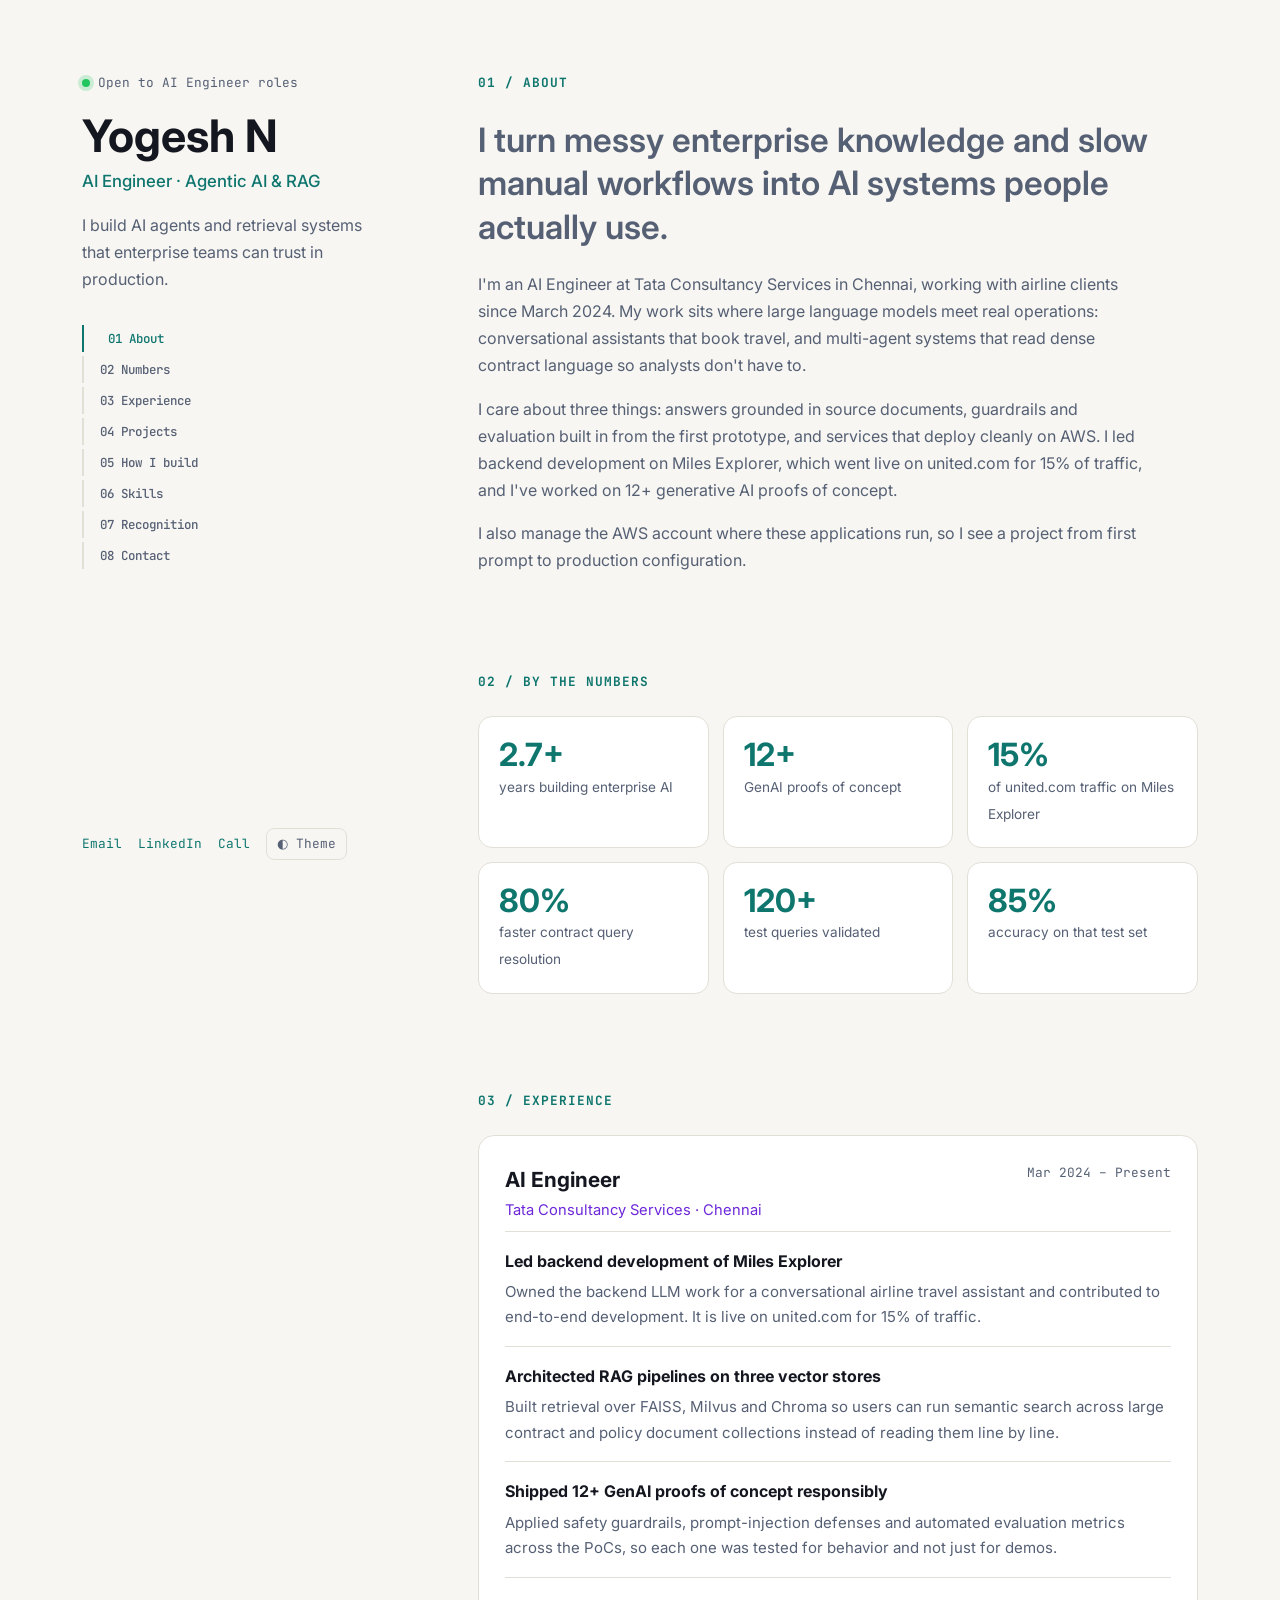
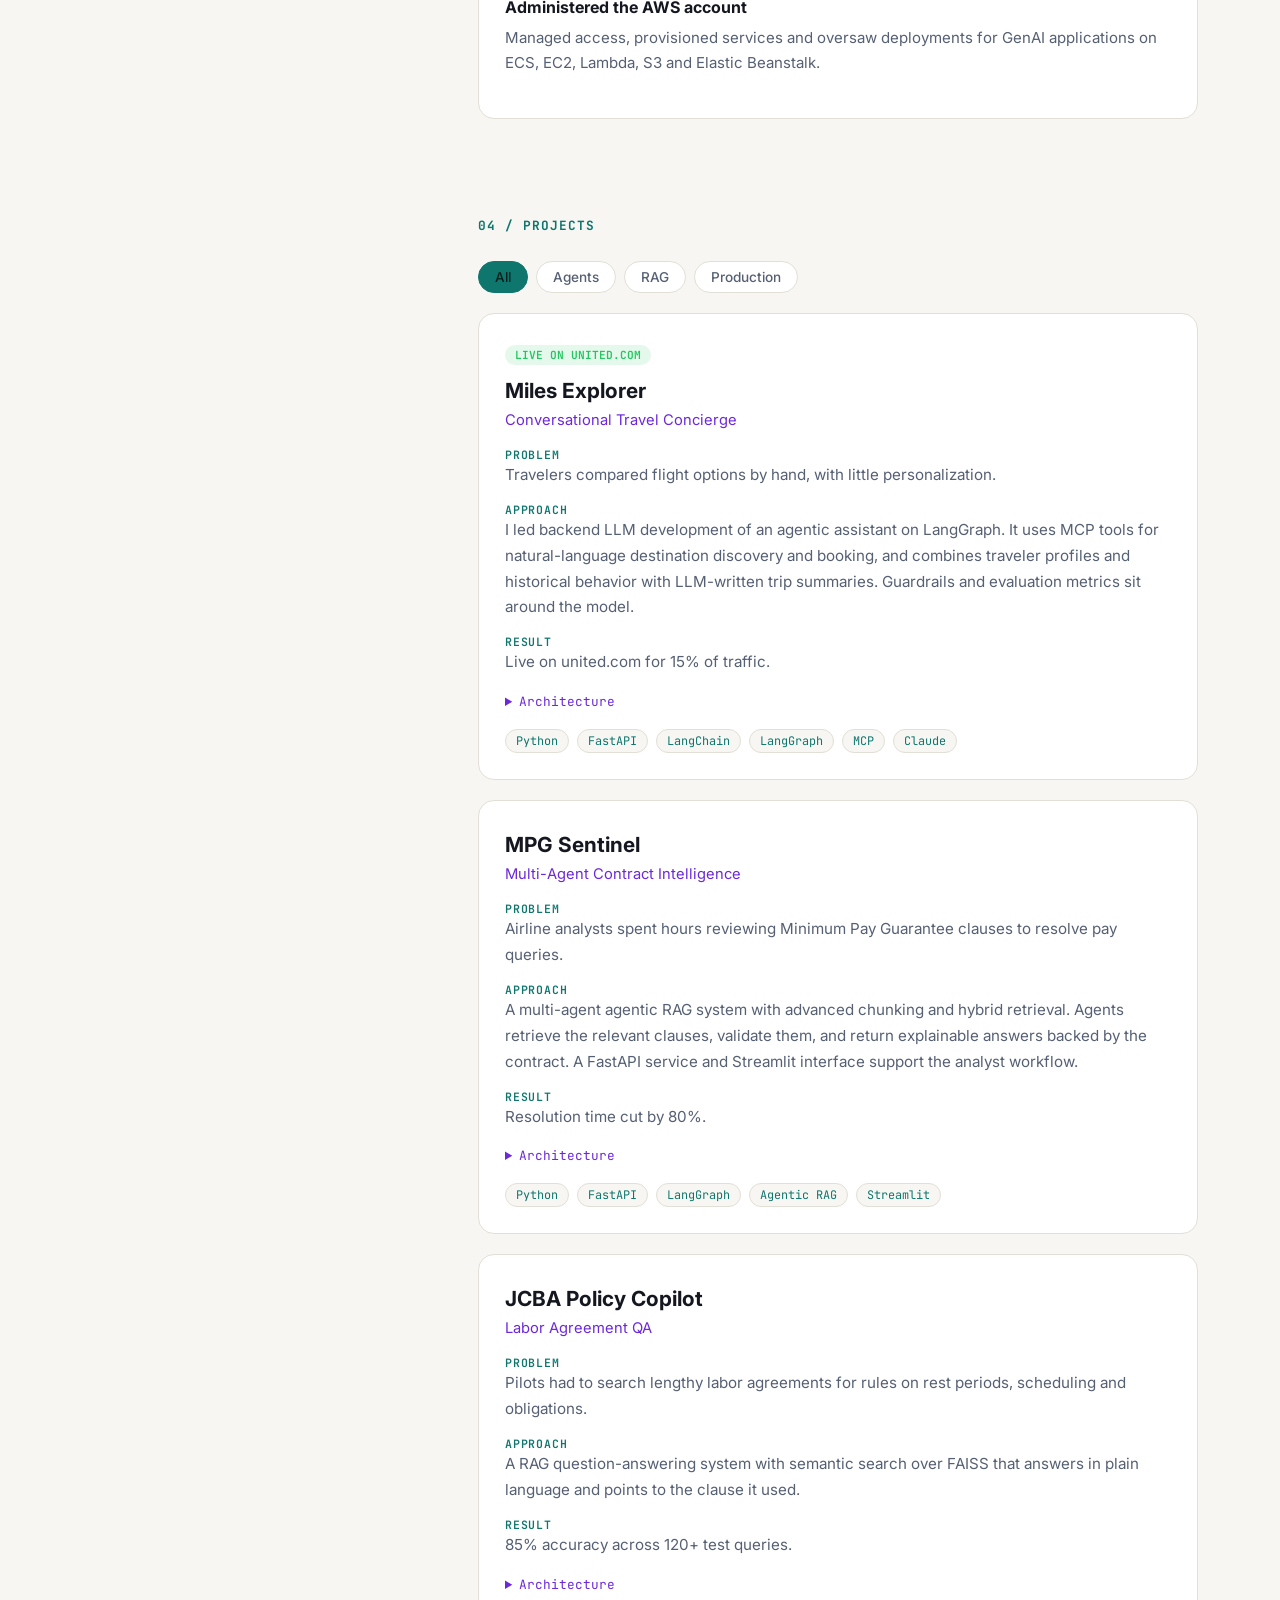
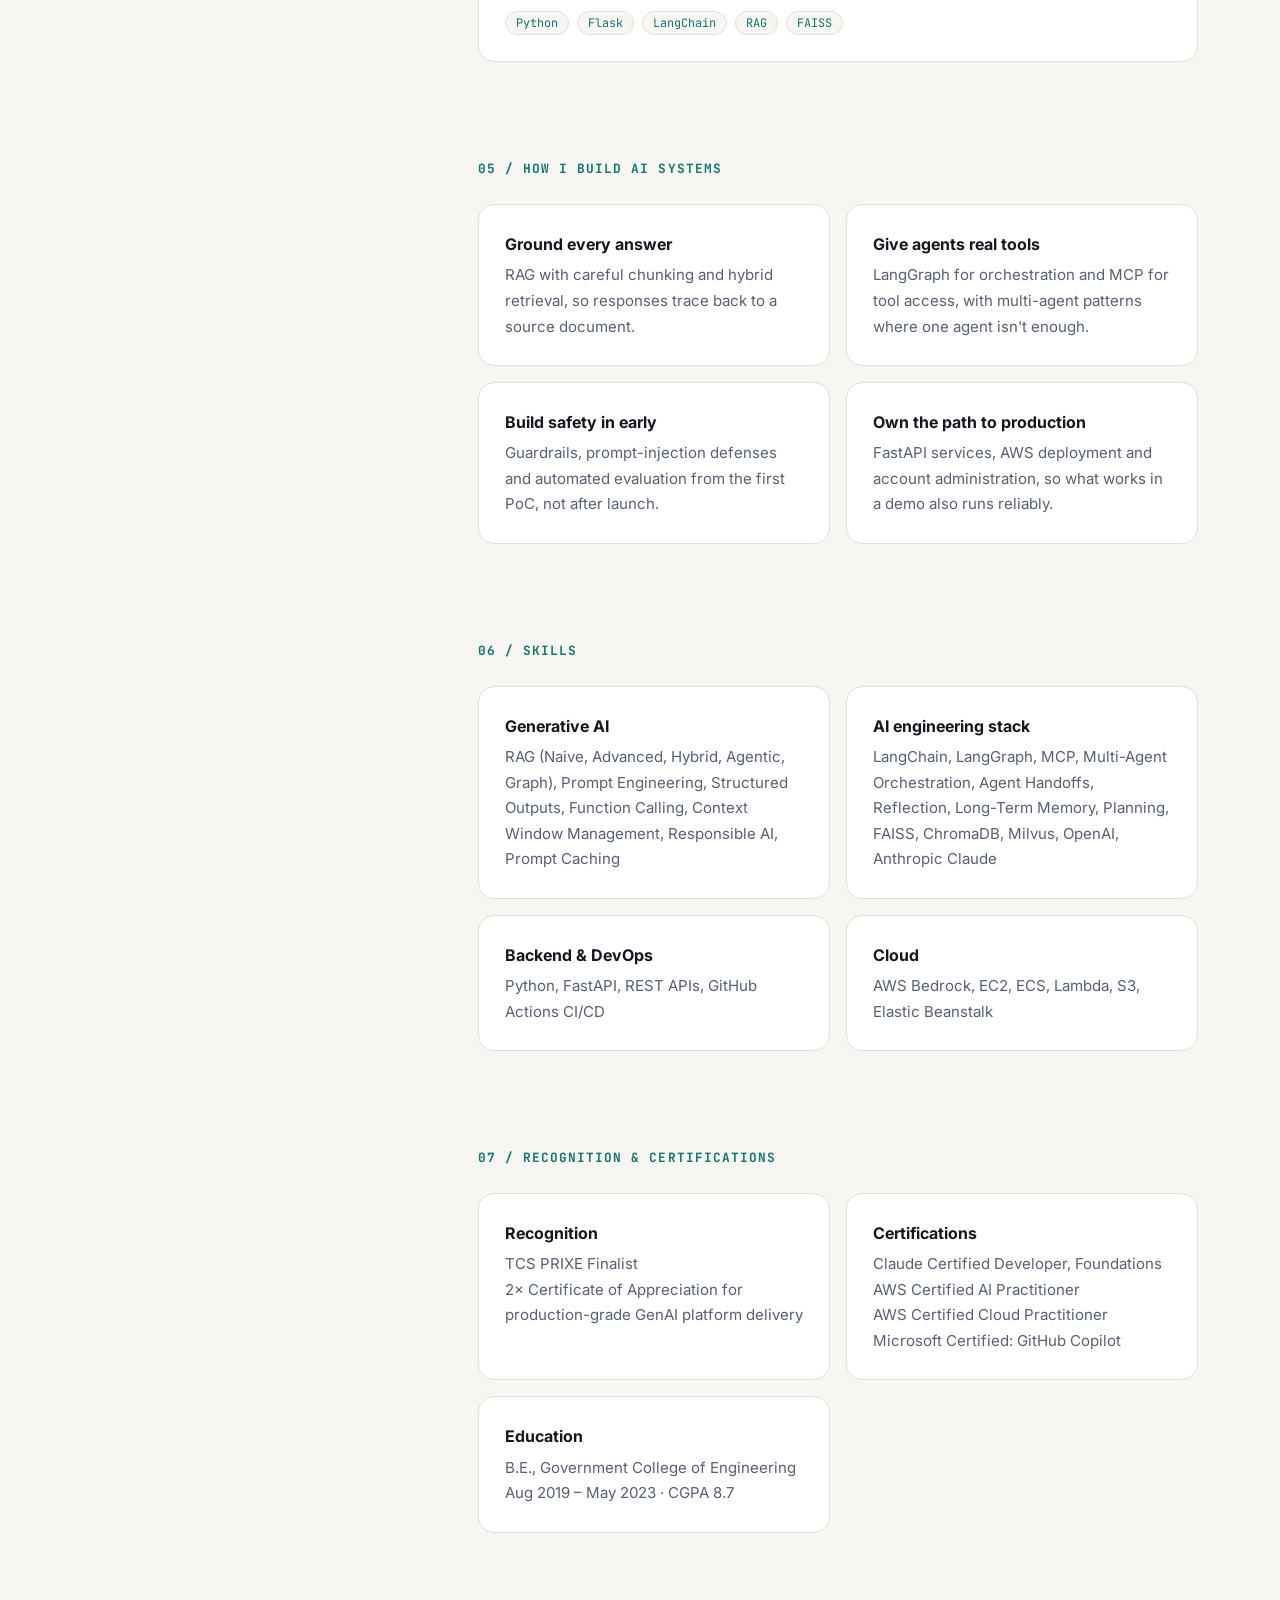
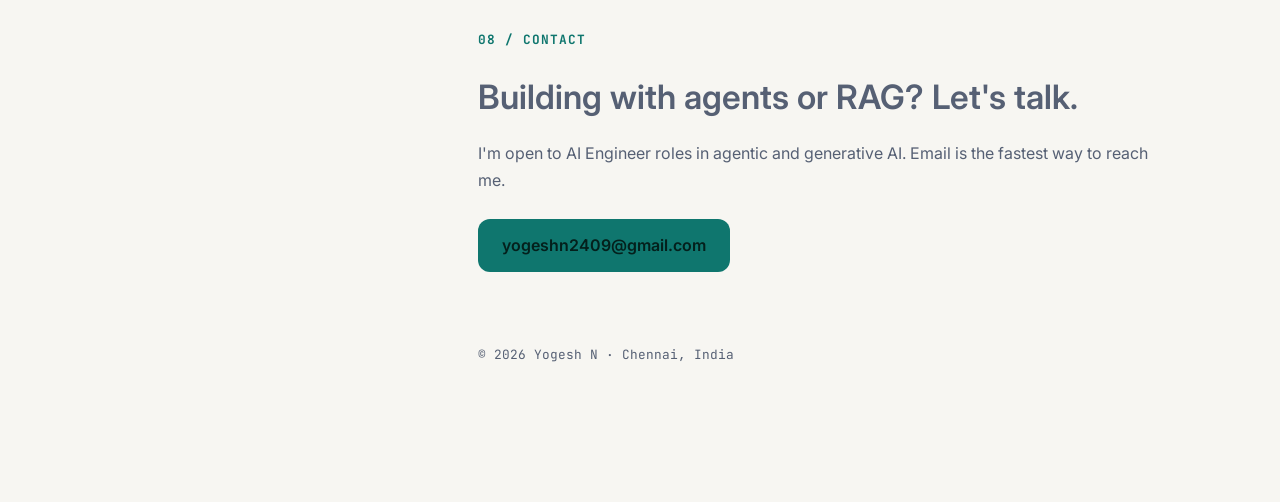
==== commit ab1da826: "New changes" ====
--- a/index.html
+++ b/index.html
@@ -1,137 +1,116 @@
 <!DOCTYPE html>
-<html lang="en">
-<head>
-<meta charset="UTF-8"><meta name="viewport" content="width=device-width, initial-scale=1">
-<title>Yogesh N | AI Engineer</title>
-<meta name="description" content="Yogesh N, AI Engineer building agentic and generative AI systems for enterprise teams, from prototype to production.">
-<meta property="og:title" content="Yogesh N | AI Engineer"><meta property="og:type" content="website">
-<link rel="preconnect" href="https://fonts.googleapis.com"><link rel="preconnect" href="https://fonts.gstatic.com" crossorigin>
-<link href="https://fonts.googleapis.com/css2?family=Inter:wght@400;500;600;700;800&display=swap" rel="stylesheet">
+<html lang="en"><head>
+<meta charset="UTF-8"><meta name="viewport" content="width=device-width,initial-scale=1">
+<title>Yogesh N | AI Engineer, Agentic AI &amp; RAG</title>
+<meta name="description" content="Yogesh N is an AI Engineer in Chennai building agentic AI, RAG and generative AI systems on AWS. Led backend for Miles Explorer, live on united.com.">
+<link href="https://fonts.googleapis.com/css2?family=Inter:wght@400;500;600;700&family=JetBrains+Mono:wght@400;500&display=swap" rel="stylesheet">
 <link rel="stylesheet" href="styles.css">
-</head>
-<body>
-<a class="skip" href="#main">Skip to content</a>
-<header class="nav">
-  <a href="#top" class="logo">YN<span>.</span></a>
-  <nav aria-label="Primary">
-    <a href="#about">About</a><a href="#experience">Experience</a><a href="#projects">Projects</a><a href="#skills">Skills</a><a href="#recognition">Recognition</a>
-  </nav>
-  <div class="nav-right">
-    <button id="theme" class="icon-btn" aria-label="Toggle theme">◐</button>
-    <a href="#contact" class="btn primary sm">Get in touch</a>
+</head><body>
+<div class="layout">
+<aside class="side">
+  <div>
+    <p class="mono avail"><i></i> Open to AI Engineer roles</p>
+    <h1>Yogesh N</h1>
+    <h2>AI Engineer · Agentic AI &amp; RAG</h2>
+    <p class="blurb">I build AI agents and retrieval systems that enterprise teams can trust in production.</p>
+    <nav id="nav" aria-label="Sections">
+      <a href="#about">01 About</a><a href="#numbers">02 Numbers</a><a href="#experience">03 Experience</a><a href="#projects">04 Projects</a><a href="#approach">05 How I build</a><a href="#skills">06 Skills</a><a href="#recognition">07 Recognition</a><a href="#contact">08 Contact</a>
+    </nav>
   </div>
-</header>
+  <div class="links mono">
+    <a href="mailto:yogeshn2409@gmail.com">Email</a><a href="https://linkedin.com/in/yogesh-n-2409n" target="_blank" rel="noopener">LinkedIn</a><a href="tel:+919176715249">Call</a>
+    <button id="theme" aria-label="Toggle theme">◐ Theme</button>
+  </div>
+</aside>
 
-<main id="main">
-<section class="hero" id="top">
-  <span class="pill"><i></i> Open to AI Engineer roles</span>
-  <h1>Yogesh N</h1>
-  <p class="role">AI Engineer <b>|</b> Agentic AI &amp; Generative AI</p>
-  <p class="tagline">I build agentic AI systems for enterprise teams, from first prototype to the service travelers and analysts use every day.</p>
-  <p class="lead">2.7+ years of building enterprise AI with Python, LangChain, LangGraph, AWS, and RAG. I led backend development for Miles Explorer, live on united.com for 15% of traffic, and delivered multi-agent contract intelligence for airline clients.</p>
-  <div class="actions">
-    <a href="#projects" class="btn primary">View projects</a>
-    <a href="mailto:yogeshn2409@gmail.com" class="btn ghost">Email me</a>
-    <a href="https://linkedin.com/in/yogesh-n-2409n" target="_blank" rel="noopener" class="btn ghost">LinkedIn</a>
-  </div>
-  <p class="loc">Chennai, India</p>
+<main>
+<section id="about"><h3 class="label mono">01 / About</h3>
+  <p class="big">I turn messy enterprise knowledge and slow manual workflows into AI systems people actually use.</p>
+  <p>I'm an AI Engineer at Tata Consultancy Services in Chennai, working with airline clients since March 2024. My work sits where large language models meet real operations: conversational assistants that book travel, and multi-agent systems that read dense contract language so analysts don't have to.</p>
+  <p>I care about three things: answers grounded in source documents, guardrails and evaluation built in from the first prototype, and services that deploy cleanly on AWS. I led backend development on Miles Explorer, which went live on united.com for 15% of traffic, and I've worked on 12+ generative AI proofs of concept.</p>
+  <p>I also manage the AWS account where these applications run, so I see a project from first prompt to production configuration.</p>
 </section>
 
-<section class="stats reveal" aria-label="Highlights">
-  <div><b>2.7+</b><span>years building enterprise AI</span></div>
-  <div><b>12+</b><span>GenAI proofs of concept</span></div>
-  <div><b>15%</b><span>of united.com traffic served by Miles Explorer</span></div>
-  <div><b>80%</b><span>faster contract query resolution</span></div>
-  <div><b>85%</b><span>accuracy on 120+ test queries</span></div>
-</section>
-
-<section id="about" class="section reveal">
-  <h2><span>01</span> About</h2>
-  <div class="two-col">
-    <p class="about">I'm an AI Engineer at Tata Consultancy Services. I design agentic and multi-agent systems, RAG pipelines over vector stores, and the guardrails and evaluation that make them safe to ship. I also manage the AWS account where these applications are deployed.</p>
-    <div class="panel">
-      <h4>Education</h4>
-      <p><b>B.E., Government College of Engineering</b><br><small>Aug 2019 – May 2023 · CGPA 8.7</small></p>
-    </div>
+<section id="numbers"><h3 class="label mono">02 / By the numbers</h3>
+  <div class="stats">
+    <div><b>2.7+</b><span>years building enterprise AI</span></div><div><b>12+</b><span>GenAI proofs of concept</span></div>
+    <div><b>15%</b><span>of united.com traffic on Miles Explorer</span></div><div><b>80%</b><span>faster contract query resolution</span></div>
+    <div><b>120+</b><span>test queries validated</span></div><div><b>85%</b><span>accuracy on that test set</span></div>
   </div>
 </section>
 
-<section id="experience" class="section reveal">
-  <h2><span>02</span> Experience</h2>
-  <article class="card">
-    <div class="head"><div><h3>AI Engineer</h3><p class="org">Tata Consultancy Services (TCS) · Chennai</p></div><span class="date">Mar 2024 – Present</span></div>
-    <ul>
-      <li><b>Led backend development</b> and contributed to end-to-end development of Miles Explorer, a conversational airline travel assistant live on united.com for 15% of traffic.</li>
-      <li>Architected RAG pipelines over FAISS, Milvus, and Chroma, enabling semantic search across large contract and policy corpora.</li>
-      <li>Worked on <b>12+ GenAI proofs of concept</b>, enforcing Responsible AI with safety guardrails, prompt-injection defenses, and automated evaluation.</li>
-      <li>Managed an AWS account as administrator: access, provisioning, and deployments on ECS, EC2, Lambda, S3, and Elastic Beanstalk.</li>
-    </ul>
+<section id="experience"><h3 class="label mono">03 / Experience</h3>
+  <article class="job">
+    <div class="jh"><div><h4>AI Engineer</h4><p>Tata Consultancy Services · Chennai</p></div><span class="mono">Mar 2024 – Present</span></div>
+    <div class="point"><h5>Led backend development of Miles Explorer</h5><p>Owned the backend LLM work for a conversational airline travel assistant and contributed to end-to-end development. It is live on united.com for 15% of traffic.</p></div>
+    <div class="point"><h5>Architected RAG pipelines on three vector stores</h5><p>Built retrieval over FAISS, Milvus and Chroma so users can run semantic search across large contract and policy document collections instead of reading them line by line.</p></div>
+    <div class="point"><h5>Shipped 12+ GenAI proofs of concept responsibly</h5><p>Applied safety guardrails, prompt-injection defenses and automated evaluation metrics across the PoCs, so each one was tested for behavior and not just for demos.</p></div>
+    <div class="point"><h5>Administered the AWS account</h5><p>Managed access, provisioned services and oversaw deployments for GenAI applications on ECS, EC2, Lambda, S3 and Elastic Beanstalk.</p></div>
   </article>
 </section>
 
-<section id="projects" class="section reveal">
-  <h2><span>03</span> Projects</h2>
-  <div class="projects">
-    <article class="card project featured">
-      <div class="head"><div><span class="badge">Live in production</span><h3>Miles Explorer</h3><p class="sub">Conversational Travel Concierge</p></div></div>
-      <dl>
-        <dt>Problem</dt><dd>Travelers compared flight options manually, with little personalization.</dd>
-        <dt>Solution</dt><dd>Led backend LLM development of an agentic LangGraph assistant with MCP tools for natural-language discovery and booking, plus personalized recommendations from traveler profiles and behavior.</dd>
-        <dt>Impact</dt><dd>Live on united.com for 15% of traffic.</dd>
-      </dl>
-      <div class="tags"><span>Python</span><span>FastAPI</span><span>LangChain</span><span>LangGraph</span><span>MCP</span><span>Claude</span><span>Guardrails</span></div>
-    </article>
-    <article class="card project">
-      <h3>MPG Sentinel</h3><p class="sub">Multi-Agent Contract Intelligence</p>
-      <dl>
-        <dt>Problem</dt><dd>Analysts spent hours reviewing Minimum Pay Guarantee clauses to resolve pay queries.</dd>
-        <dt>Solution</dt><dd>Multi-agent agentic RAG with advanced chunking and hybrid retrieval, returning explainable, contract-backed answers.</dd>
-        <dt>Impact</dt><dd>Resolution time cut by 80%.</dd>
-      </dl>
-      <div class="tags"><span>Python</span><span>FastAPI</span><span>LangGraph</span><span>Agentic RAG</span><span>Streamlit</span></div>
-    </article>
-    <article class="card project">
-      <h3>JCBA Policy Copilot</h3><p class="sub">Labor Agreement QA</p>
-      <dl>
-        <dt>Problem</dt><dd>Pilots searched lengthy labor agreements for rules on rest periods and scheduling.</dd>
-        <dt>Solution</dt><dd>RAG-based QA with semantic search that answers in plain language with clause-level references.</dd>
-        <dt>Impact</dt><dd>85% accuracy across 120+ test queries.</dd>
-      </dl>
-      <div class="tags"><span>Python</span><span>Flask</span><span>LangChain</span><span>RAG</span><span>FAISS</span></div>
-    </article>
+<section id="projects"><h3 class="label mono">04 / Projects</h3>
+  <div class="filters" id="filters"><button class="on" data-f="all">All</button><button data-f="agents">Agents</button><button data-f="rag">RAG</button><button data-f="prod">Production</button></div>
+
+  <article class="proj" data-tags="agents prod">
+    <div class="ph"><div><span class="badge">Live on united.com</span><h4>Miles Explorer</h4><p class="sub">Conversational Travel Concierge</p></div></div>
+    <dl><dt>Problem</dt><dd>Travelers compared flight options by hand, with little personalization.</dd>
+    <dt>Approach</dt><dd>I led backend LLM development of an agentic assistant on LangGraph. It uses MCP tools for natural-language destination discovery and booking, and combines traveler profiles and historical behavior with LLM-written trip summaries. Guardrails and evaluation metrics sit around the model.</dd>
+    <dt>Result</dt><dd>Live on united.com for 15% of traffic.</dd></dl>
+    <details><summary class="mono">Architecture</summary><div class="flow"><span>Traveler message</span><span>LangGraph agent</span><span>MCP tools: discovery · booking</span><span>Personalization</span><span>Trip summary</span><span>Guarded reply</span></div></details>
+    <div class="tags"><span>Python</span><span>FastAPI</span><span>LangChain</span><span>LangGraph</span><span>MCP</span><span>Claude</span></div>
+  </article>
+
+  <article class="proj" data-tags="agents rag">
+    <div class="ph"><div><h4>MPG Sentinel</h4><p class="sub">Multi-Agent Contract Intelligence</p></div></div>
+    <dl><dt>Problem</dt><dd>Airline analysts spent hours reviewing Minimum Pay Guarantee clauses to resolve pay queries.</dd>
+    <dt>Approach</dt><dd>A multi-agent agentic RAG system with advanced chunking and hybrid retrieval. Agents retrieve the relevant clauses, validate them, and return explainable answers backed by the contract. A FastAPI service and Streamlit interface support the analyst workflow.</dd>
+    <dt>Result</dt><dd>Resolution time cut by 80%.</dd></dl>
+    <details><summary class="mono">Architecture</summary><div class="flow"><span>Analyst question</span><span>Agents</span><span>Hybrid retrieval over chunks</span><span>Validation</span><span>Contract-backed answer</span></div></details>
+    <div class="tags"><span>Python</span><span>FastAPI</span><span>LangGraph</span><span>Agentic RAG</span><span>Streamlit</span></div>
+  </article>
+
+  <article class="proj" data-tags="rag">
+    <div class="ph"><div><h4>JCBA Policy Copilot</h4><p class="sub">Labor Agreement QA</p></div></div>
+    <dl><dt>Problem</dt><dd>Pilots had to search lengthy labor agreements for rules on rest periods, scheduling and obligations.</dd>
+    <dt>Approach</dt><dd>A RAG question-answering system with semantic search over FAISS that answers in plain language and points to the clause it used.</dd>
+    <dt>Result</dt><dd>85% accuracy across 120+ test queries.</dd></dl>
+    <details><summary class="mono">Architecture</summary><div class="flow"><span>Agreement documents</span><span>Ingest &amp; chunk</span><span>FAISS index</span><span>Semantic search</span><span>Answer + clause reference</span></div></details>
+    <div class="tags"><span>Python</span><span>Flask</span><span>LangChain</span><span>RAG</span><span>FAISS</span></div>
+  </article>
+</section>
+
+<section id="approach"><h3 class="label mono">05 / How I build AI systems</h3>
+  <div class="grid2">
+    <div class="card"><h5>Ground every answer</h5><p>RAG with careful chunking and hybrid retrieval, so responses trace back to a source document.</p></div>
+    <div class="card"><h5>Give agents real tools</h5><p>LangGraph for orchestration and MCP for tool access, with multi-agent patterns where one agent isn't enough.</p></div>
+    <div class="card"><h5>Build safety in early</h5><p>Guardrails, prompt-injection defenses and automated evaluation from the first PoC, not after launch.</p></div>
+    <div class="card"><h5>Own the path to production</h5><p>FastAPI services, AWS deployment and account administration, so what works in a demo also runs reliably.</p></div>
   </div>
 </section>
 
-<section id="skills" class="section reveal">
-  <h2><span>04</span> Technical Skills</h2>
-  <div class="skills">
-    <div class="panel"><h4>Languages</h4><p>Python</p></div>
-    <div class="panel wide"><h4>Generative AI</h4><p>RAG (Naive, Advanced, Hybrid, Agentic, Graph), Prompt Engineering, Structured Outputs, Function Calling &amp; Tool Use, Context Window Management, Responsible AI (Guardrails, Prompt-Injection Defenses, PII Redaction, Automated Evaluation, Human-in-the-Loop), Prompt Caching</p></div>
-    <div class="panel wide"><h4>AI Engineering Stack</h4><p>LangChain, LangGraph, MCP, Multi-Agent Orchestration, Agent Handoffs, Reflection &amp; Self-Correction, Long-Term &amp; Episodic Memory, Planning &amp; Task Decomposition, FAISS, ChromaDB, Milvus, OpenAI, Anthropic (Claude)</p></div>
-    <div class="panel"><h4>Backend &amp; DevOps</h4><p>FastAPI, REST APIs, GitHub Actions CI/CD</p></div>
-    <div class="panel"><h4>Cloud</h4><p>AWS Bedrock, EC2, ECS, Lambda, S3, Elastic Beanstalk</p></div>
+<section id="skills"><h3 class="label mono">06 / Skills</h3>
+  <div class="grid2">
+    <div class="card"><h5>Generative AI</h5><p>RAG (Naive, Advanced, Hybrid, Agentic, Graph), Prompt Engineering, Structured Outputs, Function Calling, Context Window Management, Responsible AI, Prompt Caching</p></div>
+    <div class="card"><h5>AI engineering stack</h5><p>LangChain, LangGraph, MCP, Multi-Agent Orchestration, Agent Handoffs, Reflection, Long-Term Memory, Planning, FAISS, ChromaDB, Milvus, OpenAI, Anthropic Claude</p></div>
+    <div class="card"><h5>Backend &amp; DevOps</h5><p>Python, FastAPI, REST APIs, GitHub Actions CI/CD</p></div>
+    <div class="card"><h5>Cloud</h5><p>AWS Bedrock, EC2, ECS, Lambda, S3, Elastic Beanstalk</p></div>
   </div>
 </section>
 
-<section id="recognition" class="section reveal">
-  <h2><span>05</span> Recognition &amp; Certifications</h2>
-  <div class="two-col">
-    <div class="panel"><h4>Recognition</h4><ul><li><b>TCS PRIXE Finalist</b></li><li><b>2× Certificate of Appreciation</b> for production-grade GenAI platform delivery</li></ul></div>
-    <div class="panel"><h4>Certifications</h4><ul><li>Claude Certified Developer, Foundations</li><li>AWS Certified AI Practitioner</li><li>AWS Certified Cloud Practitioner</li><li>Microsoft Certified: GitHub Copilot</li></ul></div>
+<section id="recognition"><h3 class="label mono">07 / Recognition &amp; certifications</h3>
+  <div class="grid2">
+    <div class="card"><h5>Recognition</h5><p>TCS PRIXE Finalist<br>2× Certificate of Appreciation for production-grade GenAI platform delivery</p></div>
+    <div class="card"><h5>Certifications</h5><p>Claude Certified Developer, Foundations<br>AWS Certified AI Practitioner<br>AWS Certified Cloud Practitioner<br>Microsoft Certified: GitHub Copilot</p></div>
+    <div class="card"><h5>Education</h5><p>B.E., Government College of Engineering<br>Aug 2019 – May 2023 · CGPA 8.7</p></div>
   </div>
 </section>
 
-<section id="contact" class="section contact reveal">
-  <h2>Building something with agents? Let's talk.</h2>
-  <p>I'm open to AI Engineer roles in agentic and generative AI.</p>
-  <div class="actions center">
-    <a class="btn primary" href="mailto:yogeshn2409@gmail.com">yogeshn2409@gmail.com</a>
-    <a class="btn ghost" href="tel:+919176715249">+91 9176715249</a>
-    <a class="btn ghost" href="https://linkedin.com/in/yogesh-n-2409n" target="_blank" rel="noopener">LinkedIn</a>
-  </div>
+<section id="contact"><h3 class="label mono">08 / Contact</h3>
+  <p class="big">Building with agents or RAG? Let's talk.</p>
+  <p>I'm open to AI Engineer roles in agentic and generative AI. Email is the fastest way to reach me.</p>
+  <p><a class="cta" href="mailto:yogeshn2409@gmail.com">yogeshn2409@gmail.com</a></p>
+  <footer class="mono">© <span id="year"></span> Yogesh N · Chennai, India</footer>
 </section>
-</main>
-<footer class="footer">© <span id="year"></span> Yogesh N · Chennai, India</footer>
-<script src="script.js"></script>
-</body>
-</html>
+</main></div>
+<script src="script.js"></script></body></html>
--- a/styles.css
+++ b/styles.css
@@ -1,53 +1,35 @@
-:root{--bg:#fbfaf7;--surface:#fff;--s2:#f1efe9;--border:#e3e0d7;--text:#16181d;--muted:#5b6070;--accent:#3b5bdb;--accent2:#7048e8;--glow:rgba(59,91,219,.12);--r:16px}
-[data-theme=dark]{--bg:#0b0f1a;--surface:#121829;--s2:#1a2238;--border:#242e4a;--text:#e8ecf7;--muted:#9aa4bf;--accent:#7aa7ff;--accent2:#9b8bff;--glow:rgba(122,167,255,.14)}
-*{box-sizing:border-box;margin:0;padding:0}
-html{scroll-behavior:smooth;scroll-padding-top:84px}
-body{font-family:Inter,system-ui,sans-serif;background:var(--bg);color:var(--text);line-height:1.65;-webkit-font-smoothing:antialiased;background-image:radial-gradient(900px 400px at 80% -5%,var(--glow),transparent)}
-a{color:var(--accent);text-decoration:none}
-.skip{position:absolute;left:-999px}.skip:focus{left:12px;top:12px;background:var(--surface);padding:8px 12px;border-radius:8px;z-index:99}
-.nav{position:sticky;top:0;z-index:50;display:flex;align-items:center;justify-content:space-between;gap:16px;padding:14px clamp(18px,5vw,56px);background:color-mix(in srgb,var(--bg) 85%,transparent);backdrop-filter:blur(12px);border-bottom:1px solid var(--border)}
-.logo{font-weight:800;font-size:1.25rem;color:var(--text)}.logo span{color:var(--accent)}
-.nav nav{display:flex;gap:22px}.nav nav a{color:var(--muted);font-size:.9rem;font-weight:500}.nav nav a:hover{color:var(--text)}
-.nav-right{display:flex;gap:10px;align-items:center}
-.icon-btn{background:var(--surface);border:1px solid var(--border);color:var(--text);width:38px;height:38px;border-radius:10px;cursor:pointer;font-size:1rem}
-main,.footer{max-width:1080px;margin:0 auto;padding:0 clamp(18px,5vw,56px)}
-.hero{padding:110px 0 48px}
-.pill{display:inline-flex;align-items:center;gap:8px;background:var(--surface);border:1px solid var(--border);padding:6px 14px;border-radius:999px;font-size:.82rem;font-weight:600;color:var(--muted)}
-.pill i{width:8px;height:8px;border-radius:50%;background:#22c55e;box-shadow:0 0 0 4px rgba(34,197,94,.2);animation:pulse 2s infinite}
-@keyframes pulse{50%{box-shadow:0 0 0 8px rgba(34,197,94,0)}}
-.hero h1{font-size:clamp(2.8rem,7vw,4.8rem);font-weight:800;line-height:1.05;margin:20px 0 10px;background:linear-gradient(120deg,var(--text) 30%,var(--accent) 70%,var(--accent2));-webkit-background-clip:text;background-clip:text;color:transparent}
-.role{color:var(--accent);font-weight:600;font-size:1.1rem}.role b{color:var(--border)}
-.tagline{font-size:clamp(1.25rem,2.6vw,1.7rem);font-weight:600;max-width:760px;margin:22px 0 14px;line-height:1.35}
-.lead{color:var(--muted);max-width:720px}
-.actions{display:flex;gap:12px;flex-wrap:wrap;margin:28px 0 14px}.actions.center{justify-content:center}
-.btn{display:inline-block;padding:12px 22px;border-radius:12px;font-weight:600;font-size:.94rem;border:1px solid transparent;transition:transform .15s,box-shadow .2s}
-.btn:hover{transform:translateY(-2px)}.btn.sm{padding:9px 16px;font-size:.86rem}
-.btn.primary{background:var(--accent);color:#fff;box-shadow:0 8px 24px -8px var(--accent)}
-.btn.ghost{border-color:var(--border);color:var(--text);background:var(--surface)}.btn.ghost:hover{border-color:var(--accent)}
-.loc{color:var(--muted);font-size:.9rem}
-.stats{display:grid;grid-template-columns:repeat(auto-fit,minmax(170px,1fr));gap:1px;background:var(--border);border:1px solid var(--border);border-radius:var(--r);overflow:hidden;margin-top:24px}
-.stats div{background:var(--surface);padding:22px 20px}.stats b{display:block;font-size:2rem;font-weight:800;color:var(--accent);line-height:1.1}.stats span{font-size:.85rem;color:var(--muted)}
-.section{padding:84px 0 8px}
-.section h2{font-size:1.8rem;font-weight:700;margin-bottom:28px;display:flex;gap:14px;align-items:baseline}
-.section h2 span{font:500 .9rem ui-monospace,Menlo,monospace;color:var(--accent)}
-.two-col{display:grid;grid-template-columns:repeat(auto-fit,minmax(300px,1fr));gap:20px;align-items:start}
-.about{font-size:1.1rem;color:var(--muted)}
-.card,.panel{background:var(--surface);border:1px solid var(--border);border-radius:var(--r);padding:26px}
-.card{transition:border-color .2s,transform .2s,box-shadow .2s}.card:hover{border-color:var(--accent);transform:translateY(-3px);box-shadow:0 18px 40px -22px var(--accent)}
-.panel h4{color:var(--accent);font-size:.9rem;margin-bottom:10px;text-transform:uppercase;letter-spacing:.05em}
-.panel p,.panel li{color:var(--muted);font-size:.94rem}.panel ul{padding-left:18px}.panel li{margin-bottom:6px}.panel b{color:var(--text)}
-.head{display:flex;justify-content:space-between;gap:14px;flex-wrap:wrap}
-.card h3{font-size:1.2rem;font-weight:700}.org{color:var(--accent);font-weight:500;font-size:.94rem}.date{color:var(--muted);font-size:.88rem}
-.card ul{margin-top:16px;padding-left:20px;color:var(--muted)}.card li{margin-bottom:9px}.card li b{color:var(--text)}
-.projects{display:grid;grid-template-columns:repeat(auto-fit,minmax(300px,1fr));gap:20px}
-.featured{grid-column:1/-1;background:linear-gradient(135deg,var(--surface),var(--s2))}
-.badge{display:inline-block;font-size:.72rem;font-weight:700;text-transform:uppercase;letter-spacing:.06em;color:#15803d;background:rgba(34,197,94,.14);padding:3px 10px;border-radius:999px;margin-bottom:10px}
-.sub{color:var(--accent2);font-weight:500;font-size:.9rem}
-dl{margin-top:16px}dt{font-size:.74rem;font-weight:700;text-transform:uppercase;letter-spacing:.06em;color:var(--accent);margin-top:12px}dd{color:var(--muted);font-size:.94rem}
-.tags{display:flex;flex-wrap:wrap;gap:8px;margin-top:18px}.tags span{background:var(--s2);border:1px solid var(--border);color:var(--text);font-size:.76rem;padding:4px 10px;border-radius:999px}
-.skills{display:grid;grid-template-columns:repeat(auto-fit,minmax(260px,1fr));gap:18px}.skills .wide{grid-column:span 2}
-.contact{text-align:center;padding-bottom:96px}.contact h2{display:block;font-size:clamp(1.6rem,4vw,2.4rem)}.contact p{color:var(--muted)}
-.footer{border-top:1px solid var(--border);padding-top:24px;padding-bottom:32px;text-align:center;color:var(--muted);font-size:.86rem}
-.reveal{opacity:0;transform:translateY(22px);transition:opacity .7s,transform .7s}.reveal.in{opacity:1;transform:none}
-@media(max-width:720px){.nav nav{display:none}.skills .wide{grid-column:auto}.hero{padding-top:64px}}
-@media(prefers-reduced-motion:reduce){*{transition:none!important;animation:none!important}.reveal{opacity:1;transform:none}}
+:root{--bg:#0a0d14;--panel:#111622;--line:#1f2736;--text:#e7ebf4;--mut:#8f9ab3;--acc:#5eead4;--acc2:#a78bfa}
+[data-theme=light]{--bg:#f7f6f2;--panel:#fff;--line:#e2dfd6;--text:#14171f;--mut:#566074;--acc:#0f766e;--acc2:#6d28d9}
+*{box-sizing:border-box;margin:0;padding:0}html{scroll-behavior:smooth}
+body{background:var(--bg);color:var(--text);font:16px/1.7 Inter,system-ui,sans-serif;-webkit-font-smoothing:antialiased}
+.mono{font-family:"JetBrains Mono",ui-monospace,monospace;font-size:.8rem}a{color:var(--acc);text-decoration:none}
+.layout{display:grid;grid-template-columns:340px 1fr;max-width:1180px;margin:0 auto;gap:56px;padding:0 32px}
+.side{position:sticky;top:0;height:100vh;display:flex;flex-direction:column;justify-content:space-between;padding:72px 0 40px}
+.avail{color:var(--mut);display:flex;align-items:center;gap:8px}.avail i{width:8px;height:8px;border-radius:50%;background:#22c55e;box-shadow:0 0 0 4px rgba(34,197,94,.2)}
+.side h1{font-size:2.8rem;font-weight:700;line-height:1.1;margin:18px 0 6px}.side h2{font-size:1.05rem;font-weight:500;color:var(--acc)}
+.blurb{color:var(--mut);margin:16px 0 32px;max-width:290px}
+#nav{display:flex;flex-direction:column;gap:4px}#nav a{color:var(--mut);font:500 .78rem "JetBrains Mono",monospace;padding:5px 0 5px 16px;border-left:2px solid var(--line);transition:.2s}
+#nav a:hover{color:var(--text)}#nav a.on{color:var(--acc);border-color:var(--acc);padding-left:24px}
+.links{display:flex;gap:16px;flex-wrap:wrap;align-items:center}.links button{background:none;border:1px solid var(--line);color:var(--mut);border-radius:8px;padding:4px 10px;cursor:pointer;font:inherit}
+main{padding:72px 0 40px;min-width:0}section{margin-bottom:96px;scroll-margin-top:48px}
+.label{color:var(--acc);letter-spacing:.08em;text-transform:uppercase;margin-bottom:24px}
+.big{font-size:clamp(1.5rem,3vw,2.1rem);font-weight:600;line-height:1.3;margin-bottom:22px}
+section>p{color:var(--mut);margin-bottom:16px;max-width:680px}
+.stats{display:grid;grid-template-columns:repeat(auto-fit,minmax(170px,1fr));gap:14px}
+.stats div{background:var(--panel);border:1px solid var(--line);border-radius:14px;padding:20px}.stats b{display:block;font-size:2rem;color:var(--acc);line-height:1.1}.stats span{color:var(--mut);font-size:.85rem}
+.job,.proj,.card{background:var(--panel);border:1px solid var(--line);border-radius:16px;padding:26px;transition:border-color .2s}
+.job:hover,.proj:hover,.card:hover{border-color:var(--acc)}
+.jh,.ph{display:flex;justify-content:space-between;gap:12px;flex-wrap:wrap;margin-bottom:8px}.jh h4,.ph h4{font-size:1.3rem}.jh p,.sub{color:var(--acc2);font-size:.92rem}.jh span{color:var(--mut)}
+.point{padding:16px 0;border-top:1px solid var(--line)}.point h5,.card h5{font-size:1rem;margin-bottom:4px}.point p,.card p{color:var(--mut);font-size:.94rem}
+.filters{display:flex;gap:8px;margin-bottom:20px;flex-wrap:wrap}.filters button{background:var(--panel);border:1px solid var(--line);color:var(--mut);padding:7px 16px;border-radius:999px;cursor:pointer;font:500 .85rem Inter}.filters .on{background:var(--acc);color:#04201c;border-color:var(--acc)}
+.proj{margin-bottom:20px}.proj.hide{display:none}
+.badge{display:inline-block;font:600 .7rem "JetBrains Mono",monospace;text-transform:uppercase;color:#22c55e;background:rgba(34,197,94,.12);padding:3px 10px;border-radius:999px;margin-bottom:8px}
+dt{font:600 .72rem "JetBrains Mono",monospace;text-transform:uppercase;letter-spacing:.07em;color:var(--acc);margin-top:14px}dd{color:var(--mut);font-size:.95rem}
+details{margin-top:16px}summary{cursor:pointer;color:var(--acc2)}
+.flow{display:flex;flex-wrap:wrap;gap:8px;align-items:center;margin-top:12px}.flow span{background:var(--bg);border:1px solid var(--line);padding:6px 12px;border-radius:8px;font-size:.8rem}.flow span:not(:last-child)::after{content:" →";color:var(--acc)}
+.tags{display:flex;flex-wrap:wrap;gap:8px;margin-top:16px}.tags span{font:.74rem "JetBrains Mono",monospace;color:var(--acc);background:var(--bg);border:1px solid var(--line);padding:3px 10px;border-radius:999px}
+.grid2{display:grid;grid-template-columns:repeat(auto-fit,minmax(260px,1fr));gap:16px}
+.cta{display:inline-block;margin-top:8px;padding:13px 24px;border-radius:12px;background:var(--acc);color:#04201c;font-weight:600}
+footer{margin-top:72px;color:var(--mut)}
+@media(max-width:900px){.layout{grid-template-columns:1fr;gap:0;padding:0 20px}.side{position:static;height:auto;padding:48px 0 8px;gap:24px}#nav{display:none}.blurb{max-width:none;margin-bottom:8px}main{padding-top:32px}}
+@media(prefers-reduced-motion:reduce){*{transition:none!important;scroll-behavior:auto!important}}
